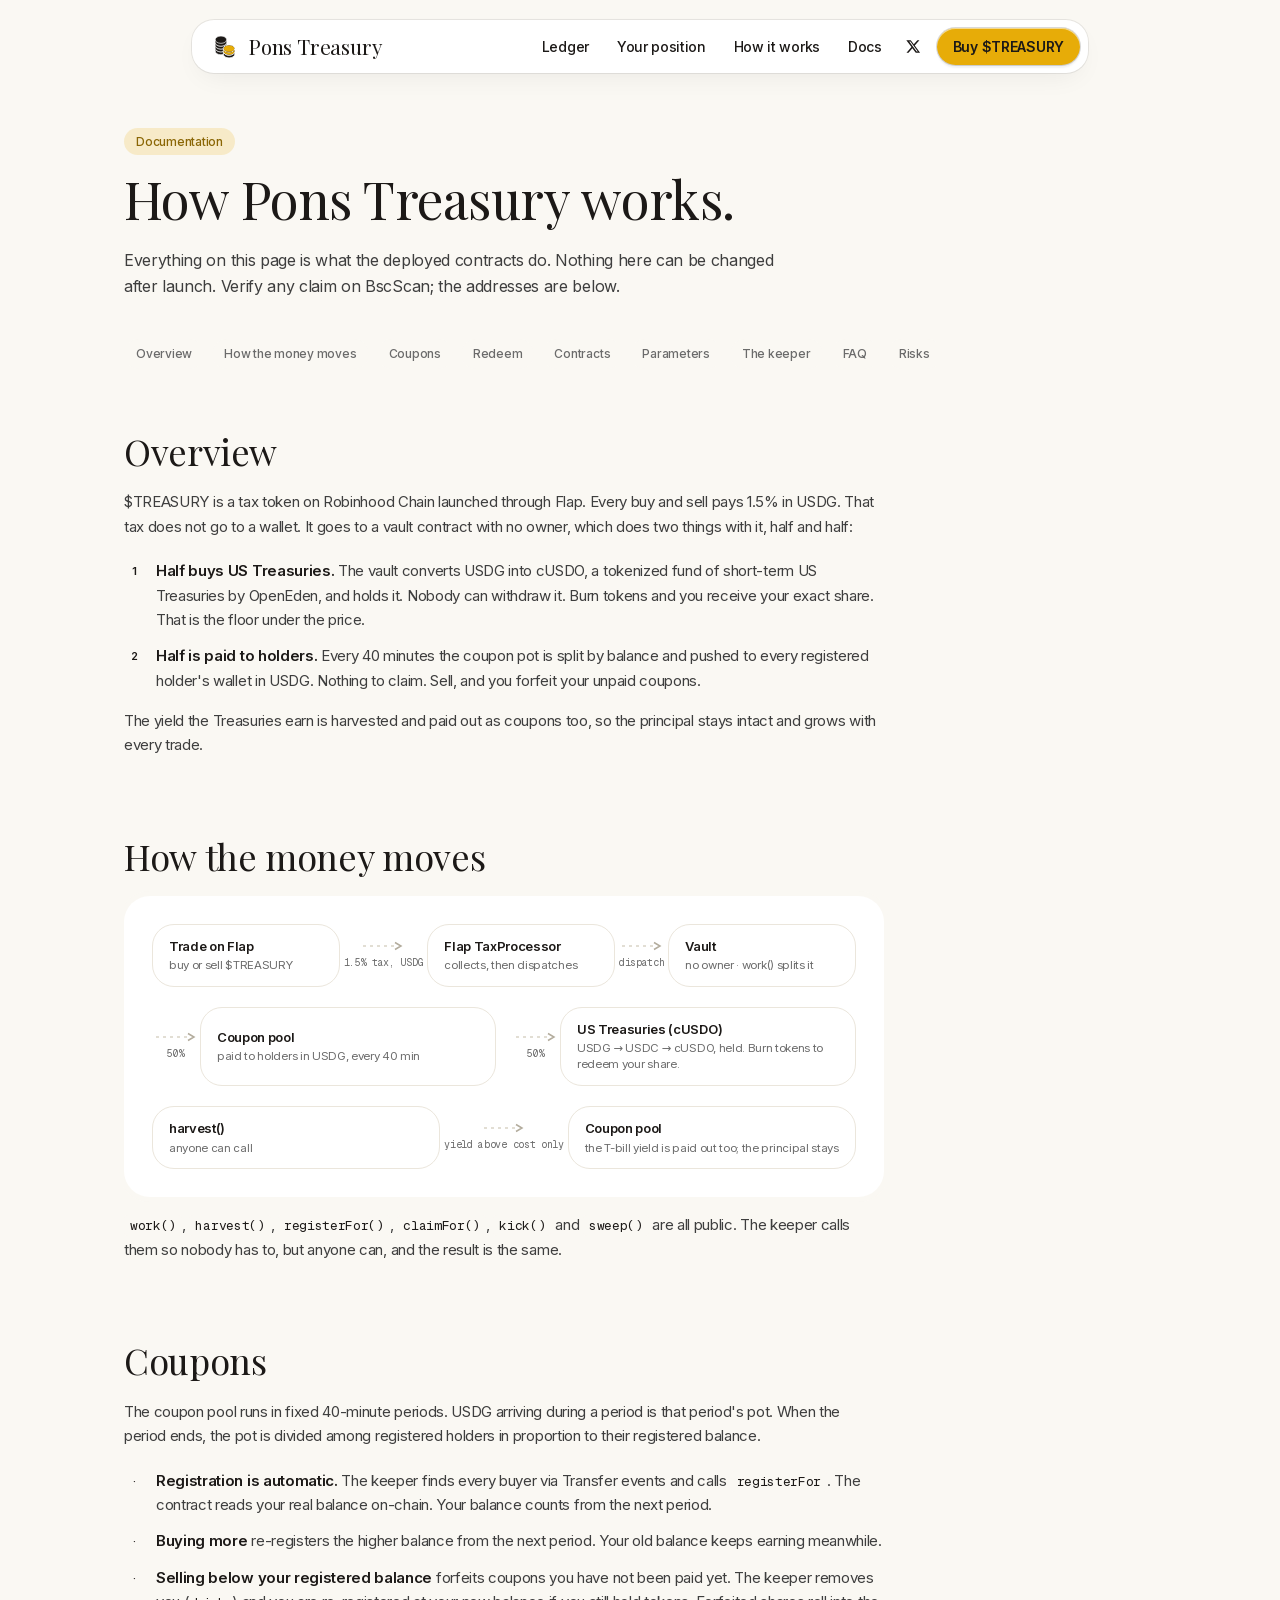
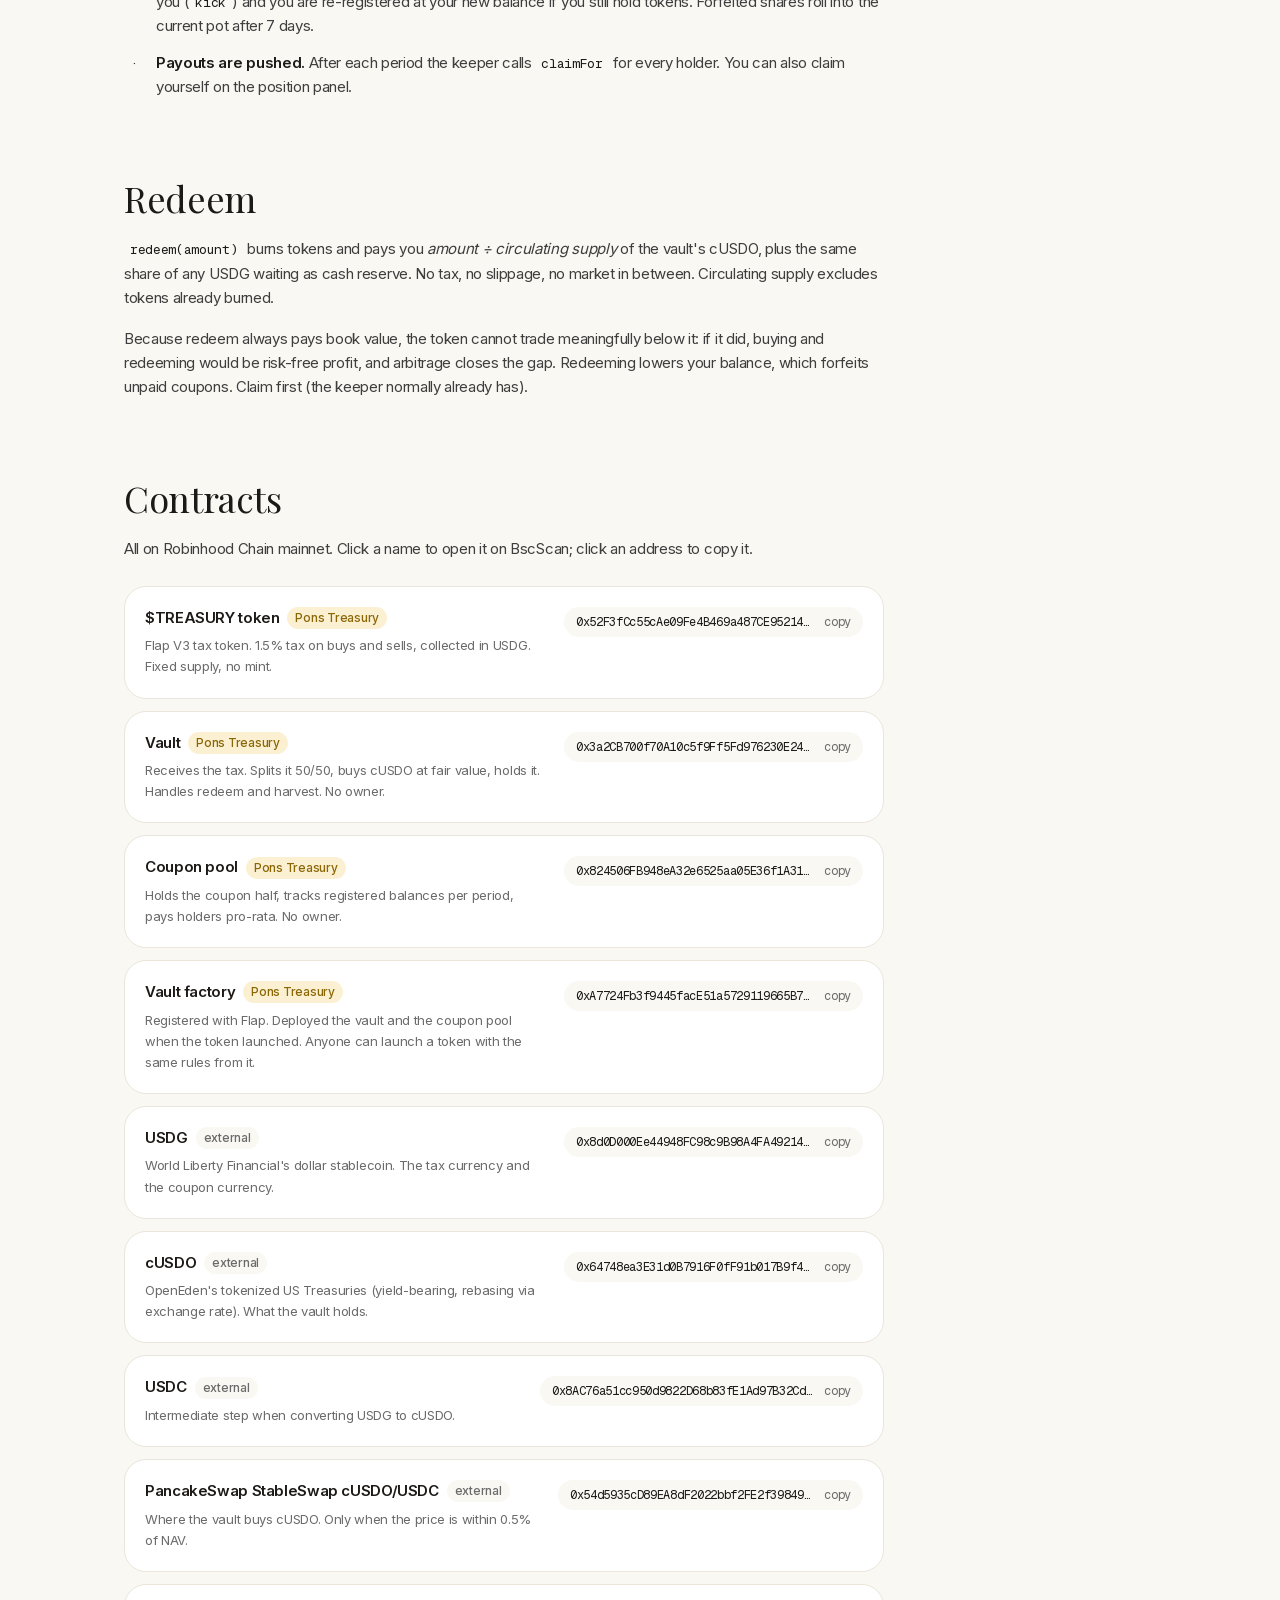
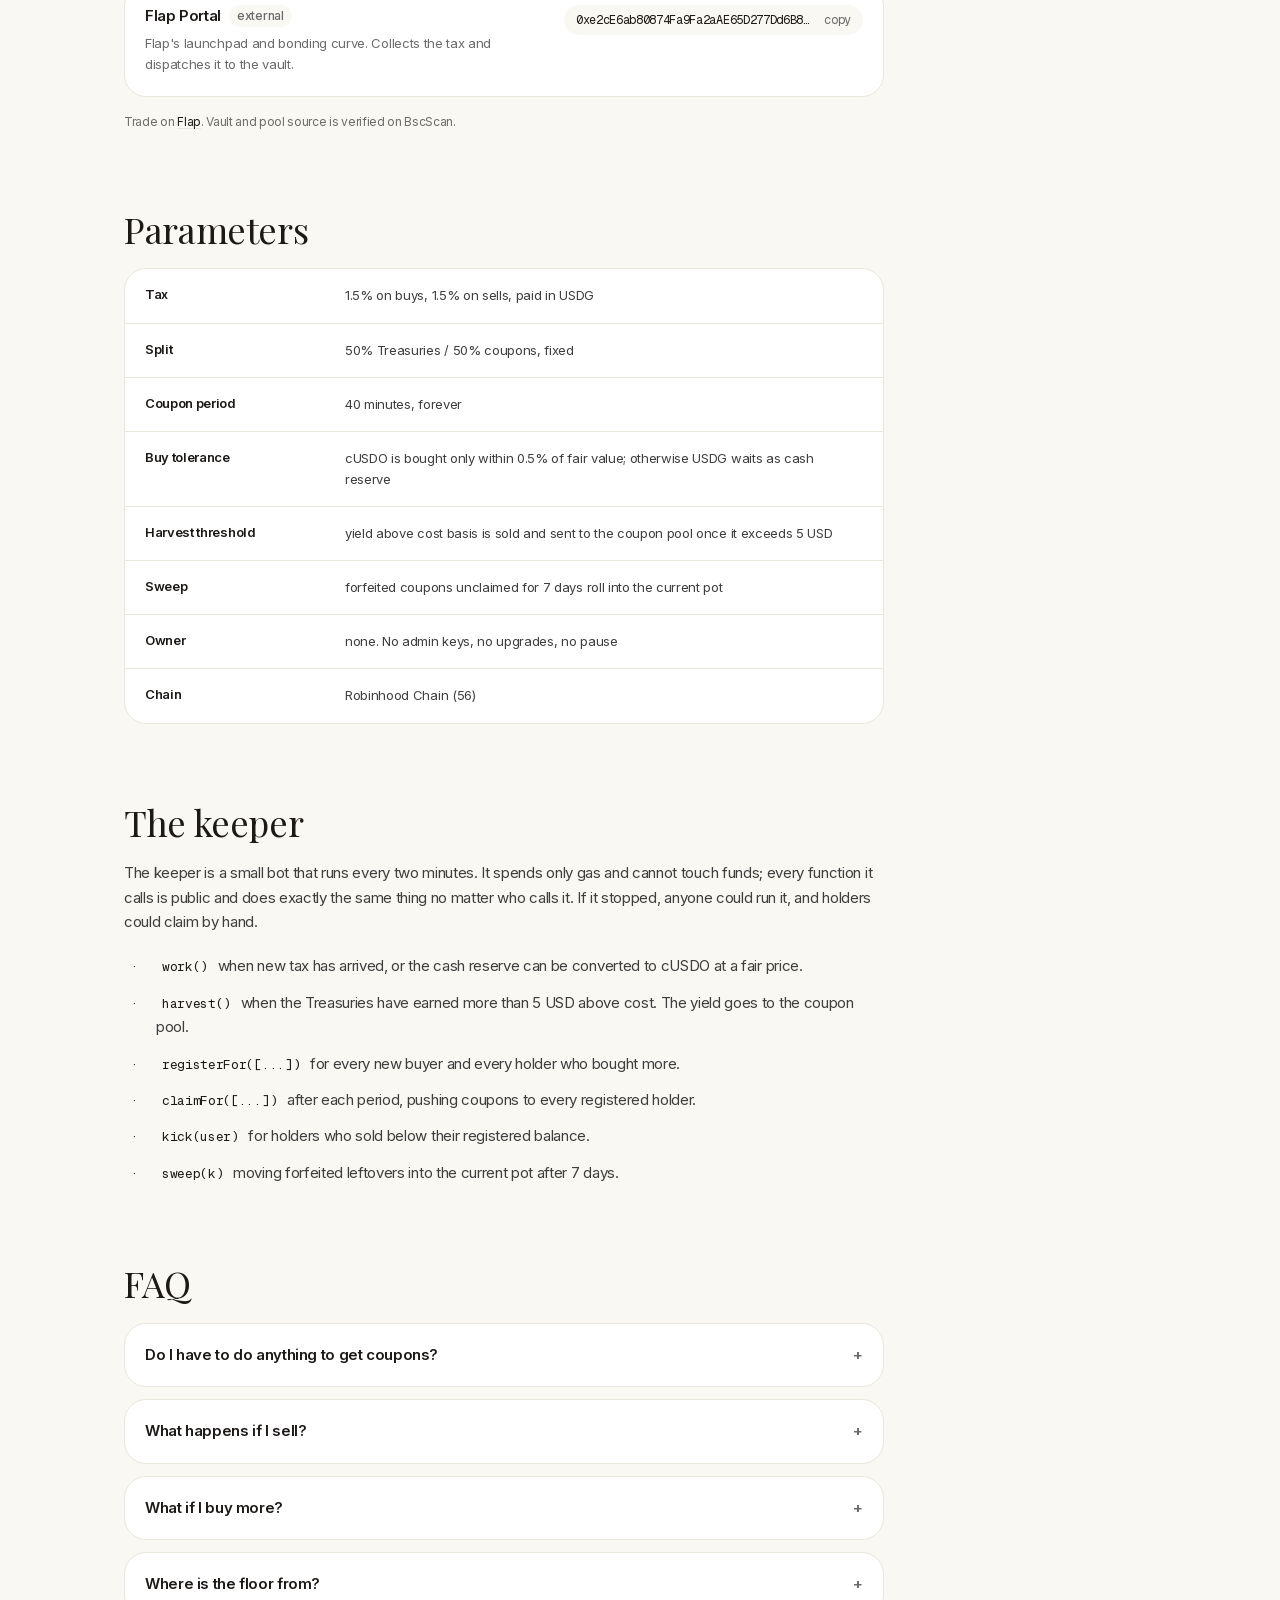
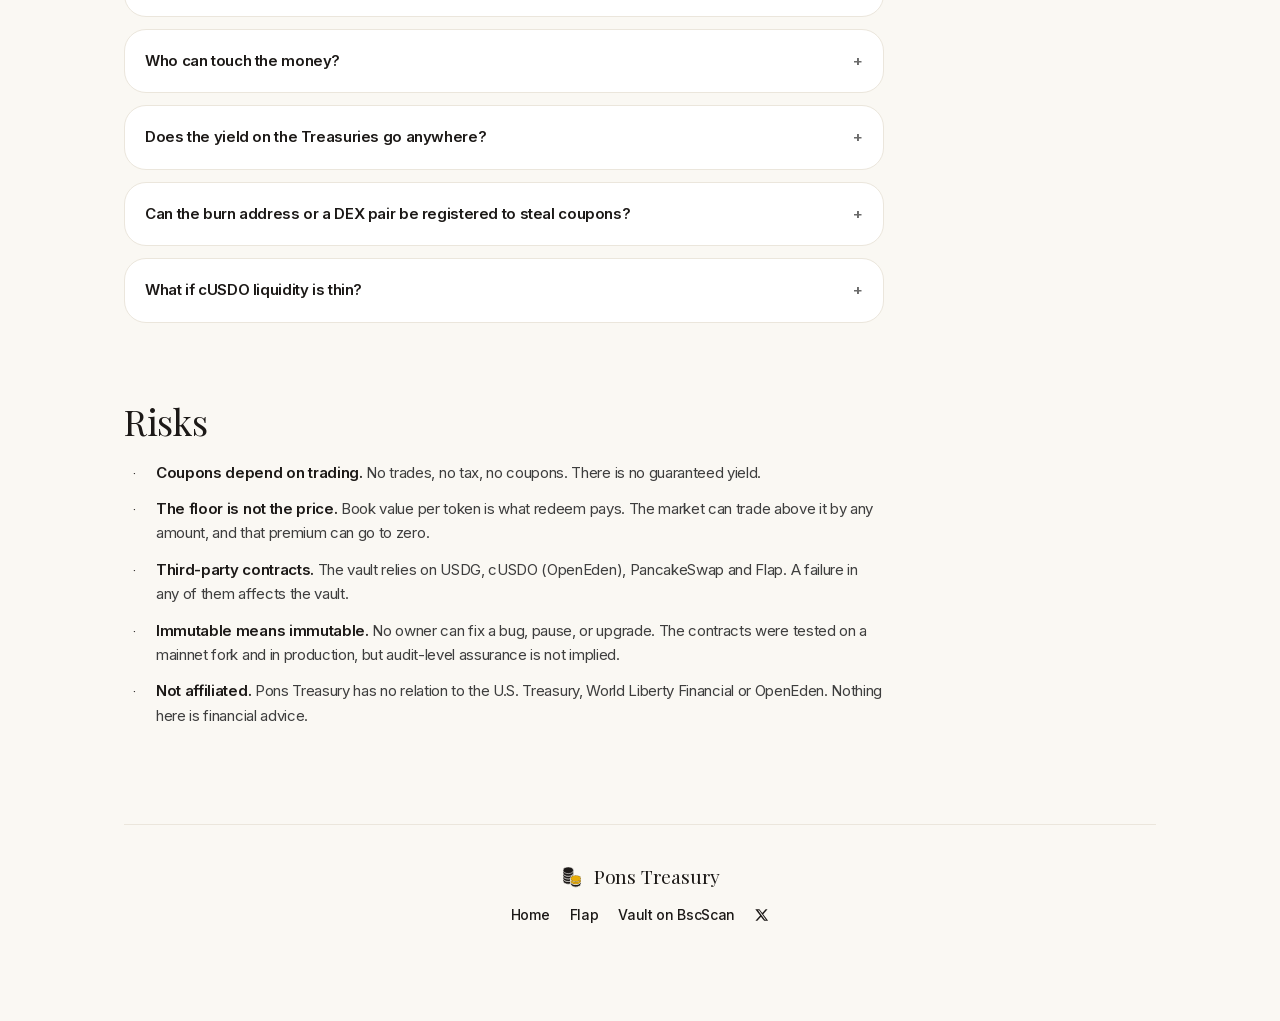
==== docs/index.html @ 93d78efd "init: clone thetreasury and rebrand to ponstreasury, change USD1 to USDG and BNB to Robinhood Chain" ====
<!DOCTYPE html><!--1zihQILitNNSWlpEL9hOI--><html lang="en" class="__variable_37ef13 __variable_86bf0d __variable_d7bf65"><head><meta charSet="utf-8"/><meta name="viewport" content="width=device-width, initial-scale=1"/><link rel="preload" href="/_next/static/media/2709857960ef4384-s.p.woff2" as="font" crossorigin="" type="font/woff2"/><link rel="preload" href="/_next/static/media/5c1dcbfbff27328a-s.p.woff2" as="font" crossorigin="" type="font/woff2"/><link rel="preload" href="/_next/static/media/7d4881bb7e1bf84d-s.p.woff2" as="font" crossorigin="" type="font/woff2"/><link rel="preload" href="/_next/static/media/e4af272ccee01ff0-s.p.woff2" as="font" crossorigin="" type="font/woff2"/><link rel="stylesheet" href="/_next/static/css/0ded4f771a18348a.css?dpl=dpl_14aW1YrJEC6GzRxB1dSomggWe7cq" data-precedence="next"/><link rel="preload" as="script" fetchPriority="low" href="/_next/static/chunks/webpack-d6f3662bbb443ad3.js?dpl=dpl_14aW1YrJEC6GzRxB1dSomggWe7cq"/><script src="/_next/static/chunks/4bd1b696-c023c6e3521b1417.js?dpl=dpl_14aW1YrJEC6GzRxB1dSomggWe7cq" async=""></script><script src="/_next/static/chunks/255-93b9ec04c5774136.js?dpl=dpl_14aW1YrJEC6GzRxB1dSomggWe7cq" async=""></script><script src="/_next/static/chunks/main-app-f9b5d20365cb8be2.js?dpl=dpl_14aW1YrJEC6GzRxB1dSomggWe7cq" async=""></script><script src="/_next/static/chunks/app/docs/page-9880df7b3184a8dd.js?dpl=dpl_14aW1YrJEC6GzRxB1dSomggWe7cq" async=""></script><meta name="next-size-adjust" content=""/><title>Docs · Pons Treasury</title><meta name="description" content="How $TREASURY works: the tax, the 50/50 split, US Treasuries, coupons, redeem, and every contract address."/><meta property="og:title" content="Pons Treasury: a coin backed by US Treasuries"/><meta property="og:description" content="Every trade of $TREASURY pays a small tax in USDG. Half buys tokenized US Treasuries that back the coin; burn to redeem your share. Half is paid to holders as a USDG coupon every 40 minutes. On Robinhood Chain, no owner."/><meta property="og:url" content="https://ponstreasury.capital"/><meta property="og:site_name" content="Pons Treasury"/><meta property="og:image" content="https://ponstreasury.capital/og.png"/><meta property="og:image:width" content="1200"/><meta property="og:image:height" content="630"/><meta property="og:image:alt" content="Pons Treasury: a coin backed by US Treasuries"/><meta property="og:type" content="website"/><meta name="twitter:card" content="summary_large_image"/><meta name="twitter:title" content="Pons Treasury: a coin backed by US Treasuries"/><meta name="twitter:description" content="Every trade of $TREASURY pays a small tax in USDG. Half buys tokenized US Treasuries that back the coin; burn to redeem your share. Half is paid to holders as a USDG coupon every 40 minutes. On Robinhood Chain, no owner."/><meta name="twitter:image" content="https://ponstreasury.capital/og.png"/><link rel="icon" href="/icon.png?646793028f33bb9f" type="image/png" sizes="256x256"/><link rel="apple-touch-icon" href="/apple-icon.png?3382817257ef88e6" type="image/png" sizes="180x180"/><script src="/_next/static/chunks/polyfills-42372ed130431b0a.js?dpl=dpl_14aW1YrJEC6GzRxB1dSomggWe7cq" noModule=""></script></head><body class="min-h-screen bg-mist text-graphite"><div hidden=""><!--$--><!--/$--></div><header class="fixed inset-x-0 top-4 z-50 flex justify-center px-3 sm:top-5 sm:px-4"><nav class="nav-capsule flex w-full max-w-4xl items-center justify-between gap-3 overflow-hidden py-2 pl-4 pr-2 sm:pl-5"><a href="/" class="flex shrink-0 items-center" aria-label="Pons Treasury"><span class="flex items-center gap-2.5"><svg width="26" height="26" viewBox="0 0 64 64" aria-hidden="true"><mask id="_R_1bb_" maskUnits="userSpaceOnUse" x="0" y="0" width="64" height="64"><g transform="translate(32 32) scale(1) translate(-32 -32)"><g><path d="M8 35v7a14 9 0 0 0 28 0v-7Z" fill="#fff" stroke="#000" stroke-width="1.6" stroke-linejoin="round"></path><ellipse cx="22" cy="35" rx="14" ry="9" fill="#fff" stroke="#000" stroke-width="1.6"></ellipse></g><g><path d="M8 28v7a14 9 0 0 0 28 0v-7Z" fill="#fff" stroke="#000" stroke-width="1.6" stroke-linejoin="round"></path><ellipse cx="22" cy="28" rx="14" ry="9" fill="#fff" stroke="#000" stroke-width="1.6"></ellipse></g><g><path d="M8 21v7a14 9 0 0 0 28 0v-7Z" fill="#fff" stroke="#000" stroke-width="1.6" stroke-linejoin="round"></path><ellipse cx="22" cy="21" rx="14" ry="9" fill="#fff" stroke="#000" stroke-width="1.6"></ellipse></g><g><path d="M8 14v7a14 9 0 0 0 28 0v-7Z" fill="#fff" stroke="#000" stroke-width="1.6" stroke-linejoin="round"></path><ellipse cx="22" cy="14" rx="14" ry="9" fill="#fff" stroke="#000" stroke-width="1.6"></ellipse></g><g><path d="M28 43v7a14 9 0 0 0 28 0v-7Z" fill="#fff" stroke="#000" stroke-width="2.2" stroke-linejoin="round"></path><ellipse cx="42" cy="43" rx="14" ry="9" fill="#fff" stroke="#000" stroke-width="2.2"></ellipse></g><g><path d="M28 36v7a14 9 0 0 0 28 0v-7Z" fill="#fff" stroke="#000" stroke-width="2.2" stroke-linejoin="round"></path><ellipse cx="42" cy="36" rx="14" ry="9" fill="#fff" stroke="#000" stroke-width="2.2"></ellipse></g></g></mask><mask id="_R_1bbH1_" maskUnits="userSpaceOnUse" x="0" y="0" width="64" height="64"><g transform="translate(32 32) scale(1) translate(-32 -32)"><g><path d="M28 36v7a14 9 0 0 0 28 0v-7Z" fill="#fff" stroke="#000" stroke-width="2.2" stroke-linejoin="round"></path><ellipse cx="42" cy="36" rx="14" ry="9" fill="#fff" stroke="#000" stroke-width="2.2"></ellipse></g></g></mask><rect width="64" height="64" fill="#1C1917" mask="url(#_R_1bb_)"></rect><rect width="64" height="64" fill="#E7AC08" mask="url(#_R_1bbH1_)"></rect></svg><span class="display whitespace-nowrap" style="font-size:20.8px;line-height:1;color:#1C1917">Pons Treasury</span></span></a><div class="flex shrink-0 items-center gap-0.5 sm:gap-1"><a href="/#ledger" class="hidden rounded-full px-3 py-1.5 text-sm font-medium whitespace-nowrap text-ink transition-opacity hover:opacity-60 sm:block">Ledger</a><a href="/#position" class="hidden rounded-full px-3 py-1.5 text-sm font-medium whitespace-nowrap text-ink transition-opacity hover:opacity-60 sm:block">Your position</a><a href="/#how" class="hidden rounded-full px-3 py-1.5 text-sm font-medium whitespace-nowrap text-ink transition-opacity hover:opacity-60 md:block">How it works</a><a href="/docs" class="rounded-full px-3 py-1.5 text-sm font-medium whitespace-nowrap text-ink transition-opacity hover:opacity-60">Docs</a><a href="https://x.com/ponstreasurybsc" target="_blank" rel="noopener noreferrer" aria-label="Pons Treasury on X" class="rounded-full p-2 text-ink transition-opacity hover:opacity-60"><svg viewBox="0 0 24 24" fill="currentColor" class="h-[15px] w-[15px]" aria-hidden="true"><path d="M18.244 2H21.5l-7.5 8.57L22.5 22h-6.9l-5.4-7.06L4.03 22H.77l8.02-9.17L.5 2h7.07l4.88 6.45L18.24 2Zm-1.21 18h1.8L7.05 3.9H5.12L17.03 20Z"></path></svg></a><a href="https://flap.sh/bnb/0x52F3fCc55cAe09Fe4B469a487CE95214d03a7777" target="_blank" rel="noopener noreferrer" class="btn-gold ml-1 shrink-0 px-4 py-2 whitespace-nowrap"><span class="sm:hidden">Buy</span><span class="hidden sm:inline">Buy $TREASURY</span></a></div></nav></header><main><div class="mx-auto w-full max-w-[1080px] px-6 pb-24 pt-32"><header class="max-w-[680px]"><span class="badge-gold px-3 py-1.5">Documentation</span><h1 class="display mt-5 text-4xl sm:text-[52px]">How <!-- -->Pons Treasury<!-- --> works.</h1><p class="mt-5 text-base leading-relaxed text-graphite">Everything on this page is what the deployed contracts do. Nothing here can be changed after launch. Verify any claim on BscScan; the addresses are below.</p></header><nav class="mt-10 flex flex-wrap gap-2"><a href="#overview" class="badge px-3 py-1.5 transition-colors hover:bg-line">Overview</a><a href="#flow" class="badge px-3 py-1.5 transition-colors hover:bg-line">How the money moves</a><a href="#coupons" class="badge px-3 py-1.5 transition-colors hover:bg-line">Coupons</a><a href="#redeem" class="badge px-3 py-1.5 transition-colors hover:bg-line">Redeem</a><a href="#contracts" class="badge px-3 py-1.5 transition-colors hover:bg-line">Contracts</a><a href="#parameters" class="badge px-3 py-1.5 transition-colors hover:bg-line">Parameters</a><a href="#keeper" class="badge px-3 py-1.5 transition-colors hover:bg-line">The keeper</a><a href="#faq" class="badge px-3 py-1.5 transition-colors hover:bg-line">FAQ</a><a href="#risks" class="badge px-3 py-1.5 transition-colors hover:bg-line">Risks</a></nav><div class="mt-16 flex flex-col gap-20"><section id="overview" class="scroll-mt-28"><h2 class="display text-3xl sm:text-[36px]">Overview</h2><div class="mt-5 max-w-[760px]"><p class="mt-4 text-[15px] leading-relaxed text-graphite first:mt-0 [&amp;_code]:mono [&amp;_code]:rounded [&amp;_code]:bg-mist [&amp;_code]:px-1.5 [&amp;_code]:py-0.5 [&amp;_code]:text-[13px] [&amp;_code]:text-ink">$<!-- -->TREASURY<!-- --> is a tax token on Robinhood Chain launched through Flap. Every buy and sell pays 1.5% in USDG. That tax does not go to a wallet. It goes to a vault contract with no owner, which does two things with it, half and half:</p><ol class="mt-5 flex flex-col gap-3"><li class="flex gap-3 text-[15px] leading-relaxed text-graphite [&amp;_code]:mono [&amp;_code]:rounded [&amp;_code]:bg-mist [&amp;_code]:px-1.5 [&amp;_code]:py-0.5 [&amp;_code]:text-[13px] [&amp;_code]:text-ink [&amp;_b]:text-ink"><span class="mt-[3px] flex h-5 w-5 shrink-0 items-center justify-center rounded-full bg-mist text-[11px] font-semibold text-ink">1</span><span><b>Half buys US Treasuries.</b> The vault converts USDG into cUSDO, a tokenized fund of short-term US Treasuries by OpenEden, and holds it. Nobody can withdraw it. Burn tokens and you receive your exact share. That is the floor under the price.</span></li><li class="flex gap-3 text-[15px] leading-relaxed text-graphite [&amp;_code]:mono [&amp;_code]:rounded [&amp;_code]:bg-mist [&amp;_code]:px-1.5 [&amp;_code]:py-0.5 [&amp;_code]:text-[13px] [&amp;_code]:text-ink [&amp;_b]:text-ink"><span class="mt-[3px] flex h-5 w-5 shrink-0 items-center justify-center rounded-full bg-mist text-[11px] font-semibold text-ink">2</span><span><b>Half is paid to holders.</b> Every 40 minutes the coupon pot is split by balance and pushed to every registered holder&#x27;s wallet in USDG. Nothing to claim. Sell, and you forfeit your unpaid coupons.</span></li></ol><p class="mt-4 text-[15px] leading-relaxed text-graphite first:mt-0 [&amp;_code]:mono [&amp;_code]:rounded [&amp;_code]:bg-mist [&amp;_code]:px-1.5 [&amp;_code]:py-0.5 [&amp;_code]:text-[13px] [&amp;_code]:text-ink">The yield the Treasuries earn is harvested and paid out as coupons too, so the principal stays intact and grows with every trade.</p></div></section><section id="flow" class="scroll-mt-28"><h2 class="display text-3xl sm:text-[36px]">How the money moves</h2><div class="mt-5 max-w-[760px]"><div class="card flex flex-col gap-5 p-5 sm:p-7"><div class="grid grid-cols-1 items-stretch sm:grid-cols-[1fr_auto_1fr_auto_1fr]"><div class="card-line flex min-w-0 flex-col justify-center px-4 py-3 "><p class="text-[13px] font-semibold tracking-tight text-ink">Trade on Flap</p><p class="mt-0.5 text-[11.5px] leading-snug text-smoke">buy or sell $TREASURY</p></div><div class="flex items-center justify-center gap-2 px-1 py-1.5 sm:flex-col sm:gap-1 sm:py-0"><svg width="40" height="10" viewBox="0 0 40 10" fill="none" aria-hidden="true" class="hidden sm:block"><path d="M0 5h34" stroke="#d9d3c6" stroke-width="1.5" stroke-dasharray="3 4"></path><path d="M32 1.5 38 5l-6 3.5" stroke="#b3ac9d" stroke-width="1.5"></path></svg><svg width="10" height="26" viewBox="0 0 10 26" fill="none" aria-hidden="true" class="sm:hidden"><path d="M5 0v20" stroke="#d9d3c6" stroke-width="1.5" stroke-dasharray="3 4"></path><path d="M1.5 18 5 24l3.5-6" stroke="#b3ac9d" stroke-width="1.5"></path></svg><span class="mono whitespace-nowrap text-[10px] text-smoke">1.5% tax, USDG</span></div><div class="card-line flex min-w-0 flex-col justify-center px-4 py-3 "><p class="text-[13px] font-semibold tracking-tight text-ink">Flap TaxProcessor</p><p class="mt-0.5 text-[11.5px] leading-snug text-smoke">collects, then dispatches</p></div><div class="flex items-center justify-center gap-2 px-1 py-1.5 sm:flex-col sm:gap-1 sm:py-0"><svg width="40" height="10" viewBox="0 0 40 10" fill="none" aria-hidden="true" class="hidden sm:block"><path d="M0 5h34" stroke="#d9d3c6" stroke-width="1.5" stroke-dasharray="3 4"></path><path d="M32 1.5 38 5l-6 3.5" stroke="#b3ac9d" stroke-width="1.5"></path></svg><svg width="10" height="26" viewBox="0 0 10 26" fill="none" aria-hidden="true" class="sm:hidden"><path d="M5 0v20" stroke="#d9d3c6" stroke-width="1.5" stroke-dasharray="3 4"></path><path d="M1.5 18 5 24l3.5-6" stroke="#b3ac9d" stroke-width="1.5"></path></svg><span class="mono whitespace-nowrap text-[10px] text-smoke">dispatch</span></div><div class="card-line flex min-w-0 flex-col justify-center px-4 py-3 border-gold/40 bg-[rgba(231,172,8,0.08)]"><p class="text-[13px] font-semibold tracking-tight text-ink">Vault</p><p class="mt-0.5 text-[11.5px] leading-snug text-smoke">no owner · work() splits it</p></div></div><div class="grid grid-cols-1 gap-3 sm:grid-cols-2 sm:gap-4"><div class="grid grid-cols-1 items-stretch sm:grid-cols-[auto_1fr]"><div class="flex items-center justify-center gap-2 px-1 py-1.5 sm:flex-col sm:gap-1 sm:py-0"><svg width="40" height="10" viewBox="0 0 40 10" fill="none" aria-hidden="true" class="hidden sm:block"><path d="M0 5h34" stroke="#d9d3c6" stroke-width="1.5" stroke-dasharray="3 4"></path><path d="M32 1.5 38 5l-6 3.5" stroke="#b3ac9d" stroke-width="1.5"></path></svg><svg width="10" height="26" viewBox="0 0 10 26" fill="none" aria-hidden="true" class="sm:hidden"><path d="M5 0v20" stroke="#d9d3c6" stroke-width="1.5" stroke-dasharray="3 4"></path><path d="M1.5 18 5 24l3.5-6" stroke="#b3ac9d" stroke-width="1.5"></path></svg><span class="mono whitespace-nowrap text-[10px] text-smoke">50%</span></div><div class="card-line flex min-w-0 flex-col justify-center px-4 py-3 "><p class="text-[13px] font-semibold tracking-tight text-ink">Coupon pool</p><p class="mt-0.5 text-[11.5px] leading-snug text-smoke">paid to holders in USDG, every 40 min</p></div></div><div class="grid grid-cols-1 items-stretch sm:grid-cols-[auto_1fr]"><div class="flex items-center justify-center gap-2 px-1 py-1.5 sm:flex-col sm:gap-1 sm:py-0"><svg width="40" height="10" viewBox="0 0 40 10" fill="none" aria-hidden="true" class="hidden sm:block"><path d="M0 5h34" stroke="#d9d3c6" stroke-width="1.5" stroke-dasharray="3 4"></path><path d="M32 1.5 38 5l-6 3.5" stroke="#b3ac9d" stroke-width="1.5"></path></svg><svg width="10" height="26" viewBox="0 0 10 26" fill="none" aria-hidden="true" class="sm:hidden"><path d="M5 0v20" stroke="#d9d3c6" stroke-width="1.5" stroke-dasharray="3 4"></path><path d="M1.5 18 5 24l3.5-6" stroke="#b3ac9d" stroke-width="1.5"></path></svg><span class="mono whitespace-nowrap text-[10px] text-smoke">50%</span></div><div class="card-line flex min-w-0 flex-col justify-center px-4 py-3 "><p class="text-[13px] font-semibold tracking-tight text-ink">US Treasuries (cUSDO)</p><p class="mt-0.5 text-[11.5px] leading-snug text-smoke">USDG → USDC → cUSDO, held. Burn tokens to redeem your share.</p></div></div></div><div class="grid grid-cols-1 items-stretch sm:grid-cols-[1fr_auto_1fr]"><div class="card-line flex min-w-0 flex-col justify-center px-4 py-3 "><p class="text-[13px] font-semibold tracking-tight text-ink">harvest()</p><p class="mt-0.5 text-[11.5px] leading-snug text-smoke">anyone can call</p></div><div class="flex items-center justify-center gap-2 px-1 py-1.5 sm:flex-col sm:gap-1 sm:py-0"><svg width="40" height="10" viewBox="0 0 40 10" fill="none" aria-hidden="true" class="hidden sm:block"><path d="M0 5h34" stroke="#d9d3c6" stroke-width="1.5" stroke-dasharray="3 4"></path><path d="M32 1.5 38 5l-6 3.5" stroke="#b3ac9d" stroke-width="1.5"></path></svg><svg width="10" height="26" viewBox="0 0 10 26" fill="none" aria-hidden="true" class="sm:hidden"><path d="M5 0v20" stroke="#d9d3c6" stroke-width="1.5" stroke-dasharray="3 4"></path><path d="M1.5 18 5 24l3.5-6" stroke="#b3ac9d" stroke-width="1.5"></path></svg><span class="mono whitespace-nowrap text-[10px] text-smoke">yield above cost only</span></div><div class="card-line flex min-w-0 flex-col justify-center px-4 py-3 "><p class="text-[13px] font-semibold tracking-tight text-ink">Coupon pool</p><p class="mt-0.5 text-[11.5px] leading-snug text-smoke">the T-bill yield is paid out too; the principal stays</p></div></div></div><p class="mt-4 text-[15px] leading-relaxed text-graphite first:mt-0 [&amp;_code]:mono [&amp;_code]:rounded [&amp;_code]:bg-mist [&amp;_code]:px-1.5 [&amp;_code]:py-0.5 [&amp;_code]:text-[13px] [&amp;_code]:text-ink"><code>work()</code>, <code>harvest()</code>, <code>registerFor()</code>, <code>claimFor()</code>, <code>kick()</code> and<!-- --> <code>sweep()</code> are all public. The keeper calls them so nobody has to, but anyone can, and the result is the same.</p></div></section><section id="coupons" class="scroll-mt-28"><h2 class="display text-3xl sm:text-[36px]">Coupons</h2><div class="mt-5 max-w-[760px]"><p class="mt-4 text-[15px] leading-relaxed text-graphite first:mt-0 [&amp;_code]:mono [&amp;_code]:rounded [&amp;_code]:bg-mist [&amp;_code]:px-1.5 [&amp;_code]:py-0.5 [&amp;_code]:text-[13px] [&amp;_code]:text-ink">The coupon pool runs in fixed 40-minute periods. USDG arriving during a period is that period&#x27;s pot. When the period ends, the pot is divided among registered holders in proportion to their registered balance.</p><ul class="mt-5 flex flex-col gap-3"><li class="flex gap-3 text-[15px] leading-relaxed text-graphite [&amp;_code]:mono [&amp;_code]:rounded [&amp;_code]:bg-mist [&amp;_code]:px-1.5 [&amp;_code]:py-0.5 [&amp;_code]:text-[13px] [&amp;_code]:text-ink [&amp;_b]:text-ink"><span class="mt-[3px] flex h-5 w-5 shrink-0 items-center justify-center rounded-full bg-mist text-[11px] font-semibold text-ink">·</span><span><b>Registration is automatic.</b> The keeper finds every buyer via Transfer events and calls <code>registerFor</code>. The contract reads your real balance on-chain. Your balance counts from the next period.</span></li><li class="flex gap-3 text-[15px] leading-relaxed text-graphite [&amp;_code]:mono [&amp;_code]:rounded [&amp;_code]:bg-mist [&amp;_code]:px-1.5 [&amp;_code]:py-0.5 [&amp;_code]:text-[13px] [&amp;_code]:text-ink [&amp;_b]:text-ink"><span class="mt-[3px] flex h-5 w-5 shrink-0 items-center justify-center rounded-full bg-mist text-[11px] font-semibold text-ink">·</span><span><b>Buying more</b> re-registers the higher balance from the next period. Your old balance keeps earning meanwhile.</span></li><li class="flex gap-3 text-[15px] leading-relaxed text-graphite [&amp;_code]:mono [&amp;_code]:rounded [&amp;_code]:bg-mist [&amp;_code]:px-1.5 [&amp;_code]:py-0.5 [&amp;_code]:text-[13px] [&amp;_code]:text-ink [&amp;_b]:text-ink"><span class="mt-[3px] flex h-5 w-5 shrink-0 items-center justify-center rounded-full bg-mist text-[11px] font-semibold text-ink">·</span><span><b>Selling below your registered balance</b> forfeits coupons you have not been paid yet. The keeper removes you (<code>kick</code>) and you are re-registered at your new balance if you still hold tokens. Forfeited shares roll into the current pot after 7 days.</span></li><li class="flex gap-3 text-[15px] leading-relaxed text-graphite [&amp;_code]:mono [&amp;_code]:rounded [&amp;_code]:bg-mist [&amp;_code]:px-1.5 [&amp;_code]:py-0.5 [&amp;_code]:text-[13px] [&amp;_code]:text-ink [&amp;_b]:text-ink"><span class="mt-[3px] flex h-5 w-5 shrink-0 items-center justify-center rounded-full bg-mist text-[11px] font-semibold text-ink">·</span><span><b>Payouts are pushed.</b> After each period the keeper calls <code>claimFor</code> for every holder. You can also claim yourself on the <a href="/#position">position panel</a>.</span></li></ul></div></section><section id="redeem" class="scroll-mt-28"><h2 class="display text-3xl sm:text-[36px]">Redeem</h2><div class="mt-5 max-w-[760px]"><p class="mt-4 text-[15px] leading-relaxed text-graphite first:mt-0 [&amp;_code]:mono [&amp;_code]:rounded [&amp;_code]:bg-mist [&amp;_code]:px-1.5 [&amp;_code]:py-0.5 [&amp;_code]:text-[13px] [&amp;_code]:text-ink"><code>redeem(amount)</code> burns tokens and pays you <i>amount ÷ circulating supply</i> of the vault&#x27;s cUSDO, plus the same share of any USDG waiting as cash reserve. No tax, no slippage, no market in between. Circulating supply excludes tokens already burned.</p><p class="mt-4 text-[15px] leading-relaxed text-graphite first:mt-0 [&amp;_code]:mono [&amp;_code]:rounded [&amp;_code]:bg-mist [&amp;_code]:px-1.5 [&amp;_code]:py-0.5 [&amp;_code]:text-[13px] [&amp;_code]:text-ink">Because redeem always pays book value, the token cannot trade meaningfully below it: if it did, buying and redeeming would be risk-free profit, and arbitrage closes the gap. Redeeming lowers your balance, which forfeits unpaid coupons. Claim first (the keeper normally already has).</p></div></section><section id="contracts" class="scroll-mt-28"><h2 class="display text-3xl sm:text-[36px]">Contracts</h2><div class="mt-5 max-w-[760px]"><p class="mt-4 text-[15px] leading-relaxed text-graphite first:mt-0 [&amp;_code]:mono [&amp;_code]:rounded [&amp;_code]:bg-mist [&amp;_code]:px-1.5 [&amp;_code]:py-0.5 [&amp;_code]:text-[13px] [&amp;_code]:text-ink">All on Robinhood Chain mainnet. Click a name to open it on BscScan; click an address to copy it.</p><div class="mt-6 flex flex-col gap-3"><div class="card-line flex flex-col gap-3 p-5 sm:flex-row sm:items-start sm:justify-between sm:gap-6"><div class="min-w-0 sm:max-w-[55%]"><div class="flex flex-wrap items-center gap-2"><a href="https://bscscan.com/address/0x52F3fCc55cAe09Fe4B469a487CE95214d03a7777" target="_blank" rel="noopener noreferrer" class="text-[15px] font-semibold tracking-tight text-ink hover:opacity-60">$TREASURY token</a><span class="badge-gold px-2 py-0.5 text-[10px]">Pons Treasury</span></div><p class="mt-1.5 text-[13px] leading-relaxed text-smoke">Flap V3 tax token. 1.5% tax on buys and sells, collected in USDG. Fixed supply, no mint.</p></div><div class="min-w-0 sm:max-w-[45%]"><button type="button" class="mono inline-flex max-w-full items-center gap-2 rounded-full bg-mist px-3 py-1.5 text-[12px] text-ink transition-colors hover:bg-line" title="Copy address"><span class="truncate">0x52F3fCc55cAe09Fe4B469a487CE95214d03a7777</span><span class="shrink-0 text-smoke">copy</span></button></div></div><div class="card-line flex flex-col gap-3 p-5 sm:flex-row sm:items-start sm:justify-between sm:gap-6"><div class="min-w-0 sm:max-w-[55%]"><div class="flex flex-wrap items-center gap-2"><a href="https://bscscan.com/address/0x3a2CB700f70A10c5f9Ff5Fd976230E2477d640C1" target="_blank" rel="noopener noreferrer" class="text-[15px] font-semibold tracking-tight text-ink hover:opacity-60">Vault</a><span class="badge-gold px-2 py-0.5 text-[10px]">Pons Treasury</span></div><p class="mt-1.5 text-[13px] leading-relaxed text-smoke">Receives the tax. Splits it 50/50, buys cUSDO at fair value, holds it. Handles redeem and harvest. No owner.</p></div><div class="min-w-0 sm:max-w-[45%]"><button type="button" class="mono inline-flex max-w-full items-center gap-2 rounded-full bg-mist px-3 py-1.5 text-[12px] text-ink transition-colors hover:bg-line" title="Copy address"><span class="truncate">0x3a2CB700f70A10c5f9Ff5Fd976230E2477d640C1</span><span class="shrink-0 text-smoke">copy</span></button></div></div><div class="card-line flex flex-col gap-3 p-5 sm:flex-row sm:items-start sm:justify-between sm:gap-6"><div class="min-w-0 sm:max-w-[55%]"><div class="flex flex-wrap items-center gap-2"><a href="https://bscscan.com/address/0x824506FB948eA32e6525aa05E36f1A31c71C5437" target="_blank" rel="noopener noreferrer" class="text-[15px] font-semibold tracking-tight text-ink hover:opacity-60">Coupon pool</a><span class="badge-gold px-2 py-0.5 text-[10px]">Pons Treasury</span></div><p class="mt-1.5 text-[13px] leading-relaxed text-smoke">Holds the coupon half, tracks registered balances per period, pays holders pro-rata. No owner.</p></div><div class="min-w-0 sm:max-w-[45%]"><button type="button" class="mono inline-flex max-w-full items-center gap-2 rounded-full bg-mist px-3 py-1.5 text-[12px] text-ink transition-colors hover:bg-line" title="Copy address"><span class="truncate">0x824506FB948eA32e6525aa05E36f1A31c71C5437</span><span class="shrink-0 text-smoke">copy</span></button></div></div><div class="card-line flex flex-col gap-3 p-5 sm:flex-row sm:items-start sm:justify-between sm:gap-6"><div class="min-w-0 sm:max-w-[55%]"><div class="flex flex-wrap items-center gap-2"><a href="https://bscscan.com/address/0xA7724Fb3f9445facE51a5729119665B771f52fEc" target="_blank" rel="noopener noreferrer" class="text-[15px] font-semibold tracking-tight text-ink hover:opacity-60">Vault factory</a><span class="badge-gold px-2 py-0.5 text-[10px]">Pons Treasury</span></div><p class="mt-1.5 text-[13px] leading-relaxed text-smoke">Registered with Flap. Deployed the vault and the coupon pool when the token launched. Anyone can launch a token with the same rules from it.</p></div><div class="min-w-0 sm:max-w-[45%]"><button type="button" class="mono inline-flex max-w-full items-center gap-2 rounded-full bg-mist px-3 py-1.5 text-[12px] text-ink transition-colors hover:bg-line" title="Copy address"><span class="truncate">0xA7724Fb3f9445facE51a5729119665B771f52fEc</span><span class="shrink-0 text-smoke">copy</span></button></div></div><div class="card-line flex flex-col gap-3 p-5 sm:flex-row sm:items-start sm:justify-between sm:gap-6"><div class="min-w-0 sm:max-w-[55%]"><div class="flex flex-wrap items-center gap-2"><a href="https://bscscan.com/address/0x8d0D000Ee44948FC98c9B98A4FA4921476f08B0d" target="_blank" rel="noopener noreferrer" class="text-[15px] font-semibold tracking-tight text-ink hover:opacity-60">USDG</a><span class="badge px-2 py-0.5 text-[10px]">external</span></div><p class="mt-1.5 text-[13px] leading-relaxed text-smoke">World Liberty Financial&#x27;s dollar stablecoin. The tax currency and the coupon currency.</p></div><div class="min-w-0 sm:max-w-[45%]"><button type="button" class="mono inline-flex max-w-full items-center gap-2 rounded-full bg-mist px-3 py-1.5 text-[12px] text-ink transition-colors hover:bg-line" title="Copy address"><span class="truncate">0x8d0D000Ee44948FC98c9B98A4FA4921476f08B0d</span><span class="shrink-0 text-smoke">copy</span></button></div></div><div class="card-line flex flex-col gap-3 p-5 sm:flex-row sm:items-start sm:justify-between sm:gap-6"><div class="min-w-0 sm:max-w-[55%]"><div class="flex flex-wrap items-center gap-2"><a href="https://bscscan.com/address/0x64748ea3E31d0B7916F0fF91b017B9f404DED8eF" target="_blank" rel="noopener noreferrer" class="text-[15px] font-semibold tracking-tight text-ink hover:opacity-60">cUSDO</a><span class="badge px-2 py-0.5 text-[10px]">external</span></div><p class="mt-1.5 text-[13px] leading-relaxed text-smoke">OpenEden&#x27;s tokenized US Treasuries (yield-bearing, rebasing via exchange rate). What the vault holds.</p></div><div class="min-w-0 sm:max-w-[45%]"><button type="button" class="mono inline-flex max-w-full items-center gap-2 rounded-full bg-mist px-3 py-1.5 text-[12px] text-ink transition-colors hover:bg-line" title="Copy address"><span class="truncate">0x64748ea3E31d0B7916F0fF91b017B9f404DED8eF</span><span class="shrink-0 text-smoke">copy</span></button></div></div><div class="card-line flex flex-col gap-3 p-5 sm:flex-row sm:items-start sm:justify-between sm:gap-6"><div class="min-w-0 sm:max-w-[55%]"><div class="flex flex-wrap items-center gap-2"><a href="https://bscscan.com/address/0x8AC76a51cc950d9822D68b83fE1Ad97B32Cd580d" target="_blank" rel="noopener noreferrer" class="text-[15px] font-semibold tracking-tight text-ink hover:opacity-60">USDC</a><span class="badge px-2 py-0.5 text-[10px]">external</span></div><p class="mt-1.5 text-[13px] leading-relaxed text-smoke">Intermediate step when converting USDG to cUSDO.</p></div><div class="min-w-0 sm:max-w-[45%]"><button type="button" class="mono inline-flex max-w-full items-center gap-2 rounded-full bg-mist px-3 py-1.5 text-[12px] text-ink transition-colors hover:bg-line" title="Copy address"><span class="truncate">0x8AC76a51cc950d9822D68b83fE1Ad97B32Cd580d</span><span class="shrink-0 text-smoke">copy</span></button></div></div><div class="card-line flex flex-col gap-3 p-5 sm:flex-row sm:items-start sm:justify-between sm:gap-6"><div class="min-w-0 sm:max-w-[55%]"><div class="flex flex-wrap items-center gap-2"><a href="https://bscscan.com/address/0x54d5935cD89EA8dF2022bbf2FE2f398490b47f67" target="_blank" rel="noopener noreferrer" class="text-[15px] font-semibold tracking-tight text-ink hover:opacity-60">PancakeSwap StableSwap cUSDO/USDC</a><span class="badge px-2 py-0.5 text-[10px]">external</span></div><p class="mt-1.5 text-[13px] leading-relaxed text-smoke">Where the vault buys cUSDO. Only when the price is within 0.5% of NAV.</p></div><div class="min-w-0 sm:max-w-[45%]"><button type="button" class="mono inline-flex max-w-full items-center gap-2 rounded-full bg-mist px-3 py-1.5 text-[12px] text-ink transition-colors hover:bg-line" title="Copy address"><span class="truncate">0x54d5935cD89EA8dF2022bbf2FE2f398490b47f67</span><span class="shrink-0 text-smoke">copy</span></button></div></div><div class="card-line flex flex-col gap-3 p-5 sm:flex-row sm:items-start sm:justify-between sm:gap-6"><div class="min-w-0 sm:max-w-[55%]"><div class="flex flex-wrap items-center gap-2"><a href="https://bscscan.com/address/0xe2cE6ab80874Fa9Fa2aAE65D277Dd6B8e65C9De0" target="_blank" rel="noopener noreferrer" class="text-[15px] font-semibold tracking-tight text-ink hover:opacity-60">Flap Portal</a><span class="badge px-2 py-0.5 text-[10px]">external</span></div><p class="mt-1.5 text-[13px] leading-relaxed text-smoke">Flap&#x27;s launchpad and bonding curve. Collects the tax and dispatches it to the vault.</p></div><div class="min-w-0 sm:max-w-[45%]"><button type="button" class="mono inline-flex max-w-full items-center gap-2 rounded-full bg-mist px-3 py-1.5 text-[12px] text-ink transition-colors hover:bg-line" title="Copy address"><span class="truncate">0xe2cE6ab80874Fa9Fa2aAE65D277Dd6B8e65C9De0</span><span class="shrink-0 text-smoke">copy</span></button></div></div></div><p class="mt-4 text-[12px] text-smoke">Trade on<!-- --> <a href="https://flap.sh/bnb/0x52F3fCc55cAe09Fe4B469a487CE95214d03a7777" target="_blank" rel="noopener noreferrer" class="text-ink underline decoration-line underline-offset-2 hover:opacity-60">Flap</a>. Vault and pool source is verified on BscScan.</p></div></section><section id="parameters" class="scroll-mt-28"><h2 class="display text-3xl sm:text-[36px]">Parameters</h2><div class="mt-5 max-w-[760px]"><div class="card-line divide-y divide-line"><div class="flex flex-col gap-1 px-5 py-4 sm:flex-row sm:gap-6"><span class="w-44 shrink-0 text-[13px] font-semibold text-ink">Tax</span><span class="text-[13px] leading-relaxed text-graphite">1.5% on buys, 1.5% on sells, paid in USDG</span></div><div class="flex flex-col gap-1 px-5 py-4 sm:flex-row sm:gap-6"><span class="w-44 shrink-0 text-[13px] font-semibold text-ink">Split</span><span class="text-[13px] leading-relaxed text-graphite">50% Treasuries / 50% coupons, fixed</span></div><div class="flex flex-col gap-1 px-5 py-4 sm:flex-row sm:gap-6"><span class="w-44 shrink-0 text-[13px] font-semibold text-ink">Coupon period</span><span class="text-[13px] leading-relaxed text-graphite">40 minutes, forever</span></div><div class="flex flex-col gap-1 px-5 py-4 sm:flex-row sm:gap-6"><span class="w-44 shrink-0 text-[13px] font-semibold text-ink">Buy tolerance</span><span class="text-[13px] leading-relaxed text-graphite">cUSDO is bought only within 0.5% of fair value; otherwise USDG waits as cash reserve</span></div><div class="flex flex-col gap-1 px-5 py-4 sm:flex-row sm:gap-6"><span class="w-44 shrink-0 text-[13px] font-semibold text-ink">Harvest threshold</span><span class="text-[13px] leading-relaxed text-graphite">yield above cost basis is sold and sent to the coupon pool once it exceeds 5 USD</span></div><div class="flex flex-col gap-1 px-5 py-4 sm:flex-row sm:gap-6"><span class="w-44 shrink-0 text-[13px] font-semibold text-ink">Sweep</span><span class="text-[13px] leading-relaxed text-graphite">forfeited coupons unclaimed for 7 days roll into the current pot</span></div><div class="flex flex-col gap-1 px-5 py-4 sm:flex-row sm:gap-6"><span class="w-44 shrink-0 text-[13px] font-semibold text-ink">Owner</span><span class="text-[13px] leading-relaxed text-graphite">none. No admin keys, no upgrades, no pause</span></div><div class="flex flex-col gap-1 px-5 py-4 sm:flex-row sm:gap-6"><span class="w-44 shrink-0 text-[13px] font-semibold text-ink">Chain</span><span class="text-[13px] leading-relaxed text-graphite">Robinhood Chain (56)</span></div></div></div></section><section id="keeper" class="scroll-mt-28"><h2 class="display text-3xl sm:text-[36px]">The keeper</h2><div class="mt-5 max-w-[760px]"><p class="mt-4 text-[15px] leading-relaxed text-graphite first:mt-0 [&amp;_code]:mono [&amp;_code]:rounded [&amp;_code]:bg-mist [&amp;_code]:px-1.5 [&amp;_code]:py-0.5 [&amp;_code]:text-[13px] [&amp;_code]:text-ink">The keeper is a small bot that runs every two minutes. It spends only gas and cannot touch funds; every function it calls is public and does exactly the same thing no matter who calls it. If it stopped, anyone could run it, and holders could claim by hand.</p><ul class="mt-5 flex flex-col gap-3"><li class="flex gap-3 text-[15px] leading-relaxed text-graphite [&amp;_code]:mono [&amp;_code]:rounded [&amp;_code]:bg-mist [&amp;_code]:px-1.5 [&amp;_code]:py-0.5 [&amp;_code]:text-[13px] [&amp;_code]:text-ink [&amp;_b]:text-ink"><span class="mt-[3px] flex h-5 w-5 shrink-0 items-center justify-center rounded-full bg-mist text-[11px] font-semibold text-ink">·</span><span><code>work()</code> when new tax has arrived, or the cash reserve can be converted to cUSDO at a fair price.</span></li><li class="flex gap-3 text-[15px] leading-relaxed text-graphite [&amp;_code]:mono [&amp;_code]:rounded [&amp;_code]:bg-mist [&amp;_code]:px-1.5 [&amp;_code]:py-0.5 [&amp;_code]:text-[13px] [&amp;_code]:text-ink [&amp;_b]:text-ink"><span class="mt-[3px] flex h-5 w-5 shrink-0 items-center justify-center rounded-full bg-mist text-[11px] font-semibold text-ink">·</span><span><code>harvest()</code> when the Treasuries have earned more than 5 USD above cost. The yield goes to the coupon pool.</span></li><li class="flex gap-3 text-[15px] leading-relaxed text-graphite [&amp;_code]:mono [&amp;_code]:rounded [&amp;_code]:bg-mist [&amp;_code]:px-1.5 [&amp;_code]:py-0.5 [&amp;_code]:text-[13px] [&amp;_code]:text-ink [&amp;_b]:text-ink"><span class="mt-[3px] flex h-5 w-5 shrink-0 items-center justify-center rounded-full bg-mist text-[11px] font-semibold text-ink">·</span><span><code>registerFor([...])</code> for every new buyer and every holder who bought more.</span></li><li class="flex gap-3 text-[15px] leading-relaxed text-graphite [&amp;_code]:mono [&amp;_code]:rounded [&amp;_code]:bg-mist [&amp;_code]:px-1.5 [&amp;_code]:py-0.5 [&amp;_code]:text-[13px] [&amp;_code]:text-ink [&amp;_b]:text-ink"><span class="mt-[3px] flex h-5 w-5 shrink-0 items-center justify-center rounded-full bg-mist text-[11px] font-semibold text-ink">·</span><span><code>claimFor([...])</code> after each period, pushing coupons to every registered holder.</span></li><li class="flex gap-3 text-[15px] leading-relaxed text-graphite [&amp;_code]:mono [&amp;_code]:rounded [&amp;_code]:bg-mist [&amp;_code]:px-1.5 [&amp;_code]:py-0.5 [&amp;_code]:text-[13px] [&amp;_code]:text-ink [&amp;_b]:text-ink"><span class="mt-[3px] flex h-5 w-5 shrink-0 items-center justify-center rounded-full bg-mist text-[11px] font-semibold text-ink">·</span><span><code>kick(user)</code> for holders who sold below their registered balance.</span></li><li class="flex gap-3 text-[15px] leading-relaxed text-graphite [&amp;_code]:mono [&amp;_code]:rounded [&amp;_code]:bg-mist [&amp;_code]:px-1.5 [&amp;_code]:py-0.5 [&amp;_code]:text-[13px] [&amp;_code]:text-ink [&amp;_b]:text-ink"><span class="mt-[3px] flex h-5 w-5 shrink-0 items-center justify-center rounded-full bg-mist text-[11px] font-semibold text-ink">·</span><span><code>sweep(k)</code> moving forfeited leftovers into the current pot after 7 days.</span></li></ul></div></section><section id="faq" class="scroll-mt-28"><h2 class="display text-3xl sm:text-[36px]">FAQ</h2><div class="mt-5 max-w-[760px]"><div class="flex flex-col gap-3"><details class="card-line group p-5"><summary class="cursor-pointer list-none text-[15px] font-semibold tracking-tight text-ink [&amp;::-webkit-details-marker]:hidden"><span class="flex items-center justify-between gap-4">Do I have to do anything to get coupons?<span class="text-smoke transition-transform group-open:rotate-45">+</span></span></summary><p class="mt-3 text-[14px] leading-relaxed text-graphite">No. When you buy, the keeper registers your balance within minutes. It counts from the next period. Coupons are pushed to your wallet in USDG after each period ends.</p></details><details class="card-line group p-5"><summary class="cursor-pointer list-none text-[15px] font-semibold tracking-tight text-ink [&amp;::-webkit-details-marker]:hidden"><span class="flex items-center justify-between gap-4">What happens if I sell?<span class="text-smoke transition-transform group-open:rotate-45">+</span></span></summary><p class="mt-3 text-[14px] leading-relaxed text-graphite">Selling below your registered balance forfeits your unpaid coupons to the holders who stayed. Coupons for finished periods are usually already in your wallet, so in practice this only bites if you sell within minutes of a period ending. Selling part of your stack and staying above your registered balance is fine.</p></details><details class="card-line group p-5"><summary class="cursor-pointer list-none text-[15px] font-semibold tracking-tight text-ink [&amp;::-webkit-details-marker]:hidden"><span class="flex items-center justify-between gap-4">What if I buy more?<span class="text-smoke transition-transform group-open:rotate-45">+</span></span></summary><p class="mt-3 text-[14px] leading-relaxed text-graphite">The keeper re-registers the higher balance. It counts from the next period. Your old balance keeps earning meanwhile.</p></details><details class="card-line group p-5"><summary class="cursor-pointer list-none text-[15px] font-semibold tracking-tight text-ink [&amp;::-webkit-details-marker]:hidden"><span class="flex items-center justify-between gap-4">Where is the floor from?<span class="text-smoke transition-transform group-open:rotate-45">+</span></span></summary><p class="mt-3 text-[14px] leading-relaxed text-graphite">Treasuries held ÷ circulating supply. That is exactly what one token redeems for. Anyone can burn tokens and take that share straight from the vault, untaxed, with no market in between. If the token trades below it, buying and redeeming is free money, which is what keeps the price above it.</p></details><details class="card-line group p-5"><summary class="cursor-pointer list-none text-[15px] font-semibold tracking-tight text-ink [&amp;::-webkit-details-marker]:hidden"><span class="flex items-center justify-between gap-4">Who can touch the money?<span class="text-smoke transition-transform group-open:rotate-45">+</span></span></summary><p class="mt-3 text-[14px] leading-relaxed text-graphite">Nobody. The tax goes from Flap directly into the vault contract. The vault has no owner and no withdraw function. The only ways money leaves are: coupon payouts to holders and redeem by burning tokens.</p></details><details class="card-line group p-5"><summary class="cursor-pointer list-none text-[15px] font-semibold tracking-tight text-ink [&amp;::-webkit-details-marker]:hidden"><span class="flex items-center justify-between gap-4">Does the yield on the Treasuries go anywhere?<span class="text-smoke transition-transform group-open:rotate-45">+</span></span></summary><p class="mt-3 text-[14px] leading-relaxed text-graphite">Yes. cUSDO earns T-bill yield. The vault sells only the yield above cost and sends it to the coupon pool, so holders receive it. The principal stays and keeps backing the coin.</p></details><details class="card-line group p-5"><summary class="cursor-pointer list-none text-[15px] font-semibold tracking-tight text-ink [&amp;::-webkit-details-marker]:hidden"><span class="flex items-center justify-between gap-4">Can the burn address or a DEX pair be registered to steal coupons?<span class="text-smoke transition-transform group-open:rotate-45">+</span></span></summary><p class="mt-3 text-[14px] leading-relaxed text-graphite">No. Third-party registration only accepts plain wallets. The zero and dead addresses, the token, the pool and Flap&#x27;s Portal are always refused, and contracts cannot be registered by someone else. A Safe or smart wallet can still register itself.</p></details><details class="card-line group p-5"><summary class="cursor-pointer list-none text-[15px] font-semibold tracking-tight text-ink [&amp;::-webkit-details-marker]:hidden"><span class="flex items-center justify-between gap-4">What if cUSDO liquidity is thin?<span class="text-smoke transition-transform group-open:rotate-45">+</span></span></summary><p class="mt-3 text-[14px] leading-relaxed text-graphite">The vault never buys at a bad price. If the pool cannot fill within 0.5% of NAV, the USDG waits as cash reserve and the vault retries later. That cash reserve is part of what you redeem for.</p></details></div></div></section><section id="risks" class="scroll-mt-28"><h2 class="display text-3xl sm:text-[36px]">Risks</h2><div class="mt-5 max-w-[760px]"><ul class="flex flex-col gap-3"><li class="flex gap-3 text-[15px] leading-relaxed text-graphite [&amp;_code]:mono [&amp;_code]:rounded [&amp;_code]:bg-mist [&amp;_code]:px-1.5 [&amp;_code]:py-0.5 [&amp;_code]:text-[13px] [&amp;_code]:text-ink [&amp;_b]:text-ink"><span class="mt-[3px] flex h-5 w-5 shrink-0 items-center justify-center rounded-full bg-mist text-[11px] font-semibold text-ink">·</span><span><b>Coupons depend on trading.</b> No trades, no tax, no coupons. There is no guaranteed yield.</span></li><li class="flex gap-3 text-[15px] leading-relaxed text-graphite [&amp;_code]:mono [&amp;_code]:rounded [&amp;_code]:bg-mist [&amp;_code]:px-1.5 [&amp;_code]:py-0.5 [&amp;_code]:text-[13px] [&amp;_code]:text-ink [&amp;_b]:text-ink"><span class="mt-[3px] flex h-5 w-5 shrink-0 items-center justify-center rounded-full bg-mist text-[11px] font-semibold text-ink">·</span><span><b>The floor is not the price.</b> Book value per token is what redeem pays. The market can trade above it by any amount, and that premium can go to zero.</span></li><li class="flex gap-3 text-[15px] leading-relaxed text-graphite [&amp;_code]:mono [&amp;_code]:rounded [&amp;_code]:bg-mist [&amp;_code]:px-1.5 [&amp;_code]:py-0.5 [&amp;_code]:text-[13px] [&amp;_code]:text-ink [&amp;_b]:text-ink"><span class="mt-[3px] flex h-5 w-5 shrink-0 items-center justify-center rounded-full bg-mist text-[11px] font-semibold text-ink">·</span><span><b>Third-party contracts.</b> The vault relies on USDG, cUSDO (OpenEden), PancakeSwap and Flap. A failure in any of them affects the vault.</span></li><li class="flex gap-3 text-[15px] leading-relaxed text-graphite [&amp;_code]:mono [&amp;_code]:rounded [&amp;_code]:bg-mist [&amp;_code]:px-1.5 [&amp;_code]:py-0.5 [&amp;_code]:text-[13px] [&amp;_code]:text-ink [&amp;_b]:text-ink"><span class="mt-[3px] flex h-5 w-5 shrink-0 items-center justify-center rounded-full bg-mist text-[11px] font-semibold text-ink">·</span><span><b>Immutable means immutable.</b> No owner can fix a bug, pause, or upgrade. The contracts were tested on a mainnet fork and in production, but audit-level assurance is not implied.</span></li><li class="flex gap-3 text-[15px] leading-relaxed text-graphite [&amp;_code]:mono [&amp;_code]:rounded [&amp;_code]:bg-mist [&amp;_code]:px-1.5 [&amp;_code]:py-0.5 [&amp;_code]:text-[13px] [&amp;_code]:text-ink [&amp;_b]:text-ink"><span class="mt-[3px] flex h-5 w-5 shrink-0 items-center justify-center rounded-full bg-mist text-[11px] font-semibold text-ink">·</span><span><b>Not affiliated.</b> <!-- -->Pons Treasury<!-- --> has no relation to the U.S. Treasury, World Liberty Financial or OpenEden. Nothing here is financial advice.</span></li></ul></div></section></div><footer class="mt-24 flex flex-col items-center gap-4 border-t border-line pt-10 text-center"><span class="flex items-center gap-2.5"><svg width="24" height="24" viewBox="0 0 64 64" aria-hidden="true"><mask id="_R_2olubtb_" maskUnits="userSpaceOnUse" x="0" y="0" width="64" height="64"><g transform="translate(32 32) scale(1) translate(-32 -32)"><g><path d="M8 35v7a14 9 0 0 0 28 0v-7Z" fill="#fff" stroke="#000" stroke-width="1.6" stroke-linejoin="round"></path><ellipse cx="22" cy="35" rx="14" ry="9" fill="#fff" stroke="#000" stroke-width="1.6"></ellipse></g><g><path d="M8 28v7a14 9 0 0 0 28 0v-7Z" fill="#fff" stroke="#000" stroke-width="1.6" stroke-linejoin="round"></path><ellipse cx="22" cy="28" rx="14" ry="9" fill="#fff" stroke="#000" stroke-width="1.6"></ellipse></g><g><path d="M8 21v7a14 9 0 0 0 28 0v-7Z" fill="#fff" stroke="#000" stroke-width="1.6" stroke-linejoin="round"></path><ellipse cx="22" cy="21" rx="14" ry="9" fill="#fff" stroke="#000" stroke-width="1.6"></ellipse></g><g><path d="M8 14v7a14 9 0 0 0 28 0v-7Z" fill="#fff" stroke="#000" stroke-width="1.6" stroke-linejoin="round"></path><ellipse cx="22" cy="14" rx="14" ry="9" fill="#fff" stroke="#000" stroke-width="1.6"></ellipse></g><g><path d="M28 43v7a14 9 0 0 0 28 0v-7Z" fill="#fff" stroke="#000" stroke-width="2.2" stroke-linejoin="round"></path><ellipse cx="42" cy="43" rx="14" ry="9" fill="#fff" stroke="#000" stroke-width="2.2"></ellipse></g><g><path d="M28 36v7a14 9 0 0 0 28 0v-7Z" fill="#fff" stroke="#000" stroke-width="2.2" stroke-linejoin="round"></path><ellipse cx="42" cy="36" rx="14" ry="9" fill="#fff" stroke="#000" stroke-width="2.2"></ellipse></g></g></mask><mask id="_R_2olubtbH1_" maskUnits="userSpaceOnUse" x="0" y="0" width="64" height="64"><g transform="translate(32 32) scale(1) translate(-32 -32)"><g><path d="M28 36v7a14 9 0 0 0 28 0v-7Z" fill="#fff" stroke="#000" stroke-width="2.2" stroke-linejoin="round"></path><ellipse cx="42" cy="36" rx="14" ry="9" fill="#fff" stroke="#000" stroke-width="2.2"></ellipse></g></g></mask><rect width="64" height="64" fill="#1C1917" mask="url(#_R_2olubtb_)"></rect><rect width="64" height="64" fill="#E7AC08" mask="url(#_R_2olubtbH1_)"></rect></svg><span class="display whitespace-nowrap" style="font-size:19.200000000000003px;line-height:1;color:#1C1917">Pons Treasury</span></span><div class="flex flex-wrap items-center justify-center gap-5 text-sm font-medium text-ink"><a href="/" class="transition-opacity hover:opacity-60">Home</a><a href="https://flap.sh/bnb/0x52F3fCc55cAe09Fe4B469a487CE95214d03a7777" target="_blank" rel="noopener noreferrer" class="transition-opacity hover:opacity-60">Flap</a><a href="https://bscscan.com/address/0x3a2CB700f70A10c5f9Ff5Fd976230E2477d640C1" target="_blank" rel="noopener noreferrer" class="transition-opacity hover:opacity-60">Vault on BscScan</a><a href="https://x.com/ponstreasurybsc" target="_blank" rel="noopener noreferrer" aria-label="Pons Treasury on X" class="inline-flex items-center transition-opacity hover:opacity-60"><svg viewBox="0 0 24 24" fill="currentColor" class="h-[14px] w-[14px]" aria-hidden="true"><path d="M18.244 2H21.5l-7.5 8.57L22.5 22h-6.9l-5.4-7.06L4.03 22H.77l8.02-9.17L.5 2h7.07l4.88 6.45L18.24 2Zm-1.21 18h1.8L7.05 3.9H5.12L17.03 20Z"></path></svg></a></div></footer></div><!--$--><!--/$--></main><script src="/_next/static/chunks/webpack-d6f3662bbb443ad3.js?dpl=dpl_14aW1YrJEC6GzRxB1dSomggWe7cq" id="_R_" async=""></script><script>(self.__next_f=self.__next_f||[]).push([0])</script><script>self.__next_f.push([1,"1:\"$Sreact.fragment\"\n2:I[6315,[\"40\",\"static/chunks/app/docs/page-9880df7b3184a8dd.js?dpl=dpl_14aW1YrJEC6GzRxB1dSomggWe7cq\"],\"Logo\"]\n3:I[9766,[],\"\"]\n4:I[8924,[],\"\"]\n7:I[7150,[],\"\"]\n:HL[\"/_next/static/media/2709857960ef4384-s.p.woff2\",\"font\",{\"crossOrigin\":\"\",\"type\":\"font/woff2\"}]\n:HL[\"/_next/static/media/5c1dcbfbff27328a-s.p.woff2\",\"font\",{\"crossOrigin\":\"\",\"type\":\"font/woff2\"}]\n:HL[\"/_next/static/media/7d4881bb7e1bf84d-s.p.woff2\",\"font\",{\"crossOrigin\":\"\",\"type\":\"font/woff2\"}]\n:HL[\"/_next/static/media/e4af272ccee01ff0-s.p.woff2\",\"font\",{\"crossOrigin\":\"\",\"type\":\"font/woff2\"}]\n:HL[\"/_next/static/css/0ded4f771a18348a.css?dpl=dpl_14aW1YrJEC6GzRxB1dSomggWe7cq\",\"style\"]\n"])</script><script>self.__next_f.push([1,"0:{\"P\":null,\"b\":\"1zihQILitNNSWlpEL9hOI\",\"p\":\"\",\"c\":[\"\",\"docs\"],\"i\":false,\"f\":[[[\"\",{\"children\":[\"docs\",{\"children\":[\"__PAGE__\",{}]}]},\"$undefined\",\"$undefined\",true],[\"\",[\"$\",\"$1\",\"c\",{\"children\":[[[\"$\",\"link\",\"0\",{\"rel\":\"stylesheet\",\"href\":\"/_next/static/css/0ded4f771a18348a.css?dpl=dpl_14aW1YrJEC6GzRxB1dSomggWe7cq\",\"precedence\":\"next\",\"crossOrigin\":\"$undefined\",\"nonce\":\"$undefined\"}]],[\"$\",\"html\",null,{\"lang\":\"en\",\"className\":\"__variable_37ef13 __variable_86bf0d __variable_d7bf65\",\"children\":[\"$\",\"body\",null,{\"className\":\"min-h-screen bg-mist text-graphite\",\"children\":[[\"$\",\"header\",null,{\"className\":\"fixed inset-x-0 top-4 z-50 flex justify-center px-3 sm:top-5 sm:px-4\",\"children\":[\"$\",\"nav\",null,{\"className\":\"nav-capsule flex w-full max-w-4xl items-center justify-between gap-3 overflow-hidden py-2 pl-4 pr-2 sm:pl-5\",\"children\":[[\"$\",\"a\",null,{\"href\":\"/\",\"className\":\"flex shrink-0 items-center\",\"aria-label\":\"Pons Treasury\",\"children\":[\"$\",\"$L2\",null,{\"height\":26,\"name\":\"Pons Treasury\"}]}],[\"$\",\"div\",null,{\"className\":\"flex shrink-0 items-center gap-0.5 sm:gap-1\",\"children\":[[\"$\",\"a\",null,{\"href\":\"/#ledger\",\"className\":\"hidden rounded-full px-3 py-1.5 text-sm font-medium whitespace-nowrap text-ink transition-opacity hover:opacity-60 sm:block\",\"children\":\"Ledger\"}],[\"$\",\"a\",null,{\"href\":\"/#position\",\"className\":\"hidden rounded-full px-3 py-1.5 text-sm font-medium whitespace-nowrap text-ink transition-opacity hover:opacity-60 sm:block\",\"children\":\"Your position\"}],[\"$\",\"a\",null,{\"href\":\"/#how\",\"className\":\"hidden rounded-full px-3 py-1.5 text-sm font-medium whitespace-nowrap text-ink transition-opacity hover:opacity-60 md:block\",\"children\":\"How it works\"}],[\"$\",\"a\",null,{\"href\":\"/docs\",\"className\":\"rounded-full px-3 py-1.5 text-sm font-medium whitespace-nowrap text-ink transition-opacity hover:opacity-60\",\"children\":\"Docs\"}],[\"$\",\"a\",null,{\"href\":\"https://x.com/ponstreasurybsc\",\"target\":\"_blank\",\"rel\":\"noopener noreferrer\",\"aria-label\":\"Pons Treasury on X\",\"className\":\"rounded-full p-2 text-ink transition-opacity hover:opacity-60\",\"children\":[\"$\",\"svg\",null,{\"viewBox\":\"0 0 24 24\",\"fill\":\"currentColor\",\"className\":\"h-[15px] w-[15px]\",\"aria-hidden\":true,\"children\":[\"$\",\"path\",null,{\"d\":\"M18.244 2H21.5l-7.5 8.57L22.5 22h-6.9l-5.4-7.06L4.03 22H.77l8.02-9.17L.5 2h7.07l4.88 6.45L18.24 2Zm-1.21 18h1.8L7.05 3.9H5.12L17.03 20Z\"}]}]}],[\"$\",\"a\",null,{\"href\":\"https://flap.sh/bnb/0x52F3fCc55cAe09Fe4B469a487CE95214d03a7777\",\"target\":\"_blank\",\"rel\":\"noopener noreferrer\",\"className\":\"btn-gold ml-1 shrink-0 px-4 py-2 whitespace-nowrap\",\"children\":[[\"$\",\"span\",null,{\"className\":\"sm:hidden\",\"children\":\"Buy\"}],[\"$\",\"span\",null,{\"className\":\"hidden sm:inline\",\"children\":\"Buy $TREASURY\"}]]}]]}]]}]}],[\"$\",\"main\",null,{\"children\":[\"$\",\"$L3\",null,{\"parallelRouterKey\":\"children\",\"error\":\"$undefined\",\"errorStyles\":\"$undefined\",\"errorScripts\":\"$undefined\",\"template\":[\"$\",\"$L4\",null,{}],\"templateStyles\":\"$undefined\",\"templateScripts\":\"$undefined\",\"notFound\":[[[\"$\",\"title\",null,{\"children\":\"404: This page could not be found.\"}],[\"$\",\"div\",null,{\"style\":{\"fontFamily\":\"system-ui,\\\"Segoe UI\\\",Roboto,Helvetica,Arial,sans-serif,\\\"Apple Color Emoji\\\",\\\"Segoe UI Emoji\\\"\",\"height\":\"100vh\",\"textAlign\":\"center\",\"display\":\"flex\",\"flexDirection\":\"column\",\"alignItems\":\"center\",\"justifyContent\":\"center\"},\"children\":[\"$\",\"div\",null,{\"children\":[[\"$\",\"style\",null,{\"dangerouslySetInnerHTML\":{\"__html\":\"body{color:#000;background:#fff;margin:0}.next-error-h1{border-right:1px solid rgba(0,0,0,.3)}@media (prefers-color-scheme:dark){body{color:#fff;background:#000}.next-error-h1{border-right:1px solid rgba(255,255,255,.3)}}\"}}],[\"$\",\"h1\",null,{\"className\":\"next-error-h1\",\"style\":{\"display\":\"inline-block\",\"margin\":\"0 20px 0 0\",\"padding\":\"0 23px 0 0\",\"fontSize\":24,\"fontWeight\":500,\"verticalAlign\":\"top\",\"lineHeight\":\"49px\"},\"children\":404}],[\"$\",\"div\",null,{\"style\":{\"display\":\"inline-block\"},\"children\":[\"$\",\"h2\",null,{\"style\":{\"fontSize\":14,\"fontWeight\":400,\"lineHeight\":\"49px\",\"margin\":0},\"children\":\"This page could not be found.\"}]}]]}]}]],[]],\"forbidden\":\"$undefined\",\"unauthorized\":\"$undefined\"}]}]]}]}]]}],{\"children\":[\"docs\",[\"$\",\"$1\",\"c\",{\"children\":[null,[\"$\",\"$L3\",null,{\"parallelRouterKey\":\"children\",\"error\":\"$undefined\",\"errorStyles\":\"$undefined\",\"errorScripts\":\"$undefined\",\"template\":[\"$\",\"$L4\",null,{}],\"templateStyles\":\"$undefined\",\"templateScripts\":\"$undefined\",\"notFound\":\"$undefined\",\"forbidden\":\"$undefined\",\"unauthorized\":\"$undefined\"}]]}],{\"children\":[\"__PAGE__\",\"$L5\",{},null,false]},null,false]},null,false],\"$L6\",false]],\"m\":\"$undefined\",\"G\":[\"$7\",[]],\"s\":false,\"S\":true}\n"])</script><script>self.__next_f.push([1,"13:I[4431,[],\"ViewportBoundary\"]\n15:I[4431,[],\"MetadataBoundary\"]\n16:\"$Sreact.suspense\"\n"])</script><script>self.__next_f.push([1,"5:[\"$\",\"$1\",\"c\",{\"children\":[[\"$\",\"div\",null,{\"className\":\"mx-auto w-full max-w-[1080px] px-6 pb-24 pt-32\",\"children\":[[\"$\",\"header\",null,{\"className\":\"max-w-[680px]\",\"children\":[[\"$\",\"span\",null,{\"className\":\"badge-gold px-3 py-1.5\",\"children\":\"Documentation\"}],[\"$\",\"h1\",null,{\"className\":\"display mt-5 text-4xl sm:text-[52px]\",\"children\":[\"How \",\"Pons Treasury\",\" works.\"]}],[\"$\",\"p\",null,{\"className\":\"mt-5 text-base leading-relaxed text-graphite\",\"children\":\"Everything on this page is what the deployed contracts do. Nothing here can be changed after launch. Verify any claim on BscScan; the addresses are below.\"}]]}],[\"$\",\"nav\",null,{\"className\":\"mt-10 flex flex-wrap gap-2\",\"children\":[[\"$\",\"a\",\"overview\",{\"href\":\"#overview\",\"className\":\"badge px-3 py-1.5 transition-colors hover:bg-line\",\"children\":\"Overview\"}],[\"$\",\"a\",\"flow\",{\"href\":\"#flow\",\"className\":\"badge px-3 py-1.5 transition-colors hover:bg-line\",\"children\":\"How the money moves\"}],[\"$\",\"a\",\"coupons\",{\"href\":\"#coupons\",\"className\":\"badge px-3 py-1.5 transition-colors hover:bg-line\",\"children\":\"Coupons\"}],[\"$\",\"a\",\"redeem\",{\"href\":\"#redeem\",\"className\":\"badge px-3 py-1.5 transition-colors hover:bg-line\",\"children\":\"Redeem\"}],[\"$\",\"a\",\"contracts\",{\"href\":\"#contracts\",\"className\":\"badge px-3 py-1.5 transition-colors hover:bg-line\",\"children\":\"Contracts\"}],[\"$\",\"a\",\"parameters\",{\"href\":\"#parameters\",\"className\":\"badge px-3 py-1.5 transition-colors hover:bg-line\",\"children\":\"Parameters\"}],[\"$\",\"a\",\"keeper\",{\"href\":\"#keeper\",\"className\":\"badge px-3 py-1.5 transition-colors hover:bg-line\",\"children\":\"The keeper\"}],[\"$\",\"a\",\"faq\",{\"href\":\"#faq\",\"className\":\"badge px-3 py-1.5 transition-colors hover:bg-line\",\"children\":\"FAQ\"}],[\"$\",\"a\",\"risks\",{\"href\":\"#risks\",\"className\":\"badge px-3 py-1.5 transition-colors hover:bg-line\",\"children\":\"Risks\"}]]}],[\"$\",\"div\",null,{\"className\":\"mt-16 flex flex-col gap-20\",\"children\":[[\"$\",\"section\",null,{\"id\":\"overview\",\"className\":\"scroll-mt-28\",\"children\":[[\"$\",\"h2\",null,{\"className\":\"display text-3xl sm:text-[36px]\",\"children\":\"Overview\"}],[\"$\",\"div\",null,{\"className\":\"mt-5 max-w-[760px]\",\"children\":[[\"$\",\"p\",null,{\"className\":\"mt-4 text-[15px] leading-relaxed text-graphite first:mt-0 [\u0026_code]:mono [\u0026_code]:rounded [\u0026_code]:bg-mist [\u0026_code]:px-1.5 [\u0026_code]:py-0.5 [\u0026_code]:text-[13px] [\u0026_code]:text-ink\",\"children\":[\"$$\",\"TREASURY\",\" is a tax token on Robinhood Chain launched through Flap. Every buy and sell pays 1.5% in USDG. That tax does not go to a wallet. It goes to a vault contract with no owner, which does two things with it, half and half:\"]}],[\"$\",\"ol\",null,{\"className\":\"mt-5 flex flex-col gap-3\",\"children\":[[\"$\",\"li\",null,{\"className\":\"flex gap-3 text-[15px] leading-relaxed text-graphite [\u0026_code]:mono [\u0026_code]:rounded [\u0026_code]:bg-mist [\u0026_code]:px-1.5 [\u0026_code]:py-0.5 [\u0026_code]:text-[13px] [\u0026_code]:text-ink [\u0026_b]:text-ink\",\"children\":[[\"$\",\"span\",null,{\"className\":\"mt-[3px] flex h-5 w-5 shrink-0 items-center justify-center rounded-full bg-mist text-[11px] font-semibold text-ink\",\"children\":\"1\"}],[\"$\",\"span\",null,{\"children\":[[\"$\",\"b\",null,{\"children\":\"Half buys US Treasuries.\"}],\" The vault converts USDG into cUSDO, a tokenized fund of short-term US Treasuries by OpenEden, and holds it. Nobody can withdraw it. Burn tokens and you receive your exact share. That is the floor under the price.\"]}]]}],[\"$\",\"li\",null,{\"className\":\"flex gap-3 text-[15px] leading-relaxed text-graphite [\u0026_code]:mono [\u0026_code]:rounded [\u0026_code]:bg-mist [\u0026_code]:px-1.5 [\u0026_code]:py-0.5 [\u0026_code]:text-[13px] [\u0026_code]:text-ink [\u0026_b]:text-ink\",\"children\":[[\"$\",\"span\",null,{\"className\":\"mt-[3px] flex h-5 w-5 shrink-0 items-center justify-center rounded-full bg-mist text-[11px] font-semibold text-ink\",\"children\":\"2\"}],[\"$\",\"span\",null,{\"children\":[[\"$\",\"b\",null,{\"children\":\"Half is paid to holders.\"}],\" Every 40 minutes the coupon pot is split by balance and pushed to every registered holder's wallet in USDG. Nothing to claim. Sell, and you forfeit your unpaid coupons.\"]}]]}]]}],\"$L8\"]}]]}],\"$L9\",\"$La\",\"$Lb\",\"$Lc\",\"$Ld\",\"$Le\",\"$Lf\",\"$L10\"]}],\"$L11\"]}],null,\"$L12\"]}]\n"])</script><script>self.__next_f.push([1,"6:[\"$\",\"$1\",\"h\",{\"children\":[null,[[\"$\",\"$L13\",null,{\"children\":\"$L14\"}],[\"$\",\"meta\",null,{\"name\":\"next-size-adjust\",\"content\":\"\"}]],[\"$\",\"$L15\",null,{\"children\":[\"$\",\"div\",null,{\"hidden\":true,\"children\":[\"$\",\"$16\",null,{\"fallback\":null,\"children\":\"$L17\"}]}]}]]}]\n"])</script><script>self.__next_f.push([1,"1c:I[1087,[\"40\",\"static/chunks/app/docs/page-9880df7b3184a8dd.js?dpl=dpl_14aW1YrJEC6GzRxB1dSomggWe7cq\"],\"CopyAddress\"]\n2c:I[4431,[],\"OutletBoundary\"]\n2e:I[5278,[],\"AsyncMetadataOutlet\"]\n8:[\"$\",\"p\",null,{\"className\":\"mt-4 text-[15px] leading-relaxed text-graphite first:mt-0 [\u0026_code]:mono [\u0026_code]:rounded [\u0026_code]:bg-mist [\u0026_code]:px-1.5 [\u0026_code]:py-0.5 [\u0026_code]:text-[13px] [\u0026_code]:text-ink\",\"children\":\"The yield the Treasuries earn is harvested and paid out as coupons too, so the principal stays intact and grows with every trade.\"}]\n"])</script><script>self.__next_f.push([1,"9:[\"$\",\"section\",null,{\"id\":\"flow\",\"className\":\"scroll-mt-28\",\"children\":[[\"$\",\"h2\",null,{\"className\":\"display text-3xl sm:text-[36px]\",\"children\":\"How the money moves\"}],[\"$\",\"div\",null,{\"className\":\"mt-5 max-w-[760px]\",\"children\":[[\"$\",\"div\",null,{\"className\":\"card flex flex-col gap-5 p-5 sm:p-7\",\"children\":[[\"$\",\"div\",null,{\"className\":\"grid grid-cols-1 items-stretch sm:grid-cols-[1fr_auto_1fr_auto_1fr]\",\"children\":[[\"$\",\"div\",null,{\"className\":\"card-line flex min-w-0 flex-col justify-center px-4 py-3 \",\"children\":[[\"$\",\"p\",null,{\"className\":\"text-[13px] font-semibold tracking-tight text-ink\",\"children\":\"Trade on Flap\"}],[\"$\",\"p\",null,{\"className\":\"mt-0.5 text-[11.5px] leading-snug text-smoke\",\"children\":\"buy or sell $TREASURY\"}]]}],[\"$\",\"div\",null,{\"className\":\"flex items-center justify-center gap-2 px-1 py-1.5 sm:flex-col sm:gap-1 sm:py-0\",\"children\":[[\"$\",\"svg\",null,{\"width\":\"40\",\"height\":\"10\",\"viewBox\":\"0 0 40 10\",\"fill\":\"none\",\"aria-hidden\":true,\"className\":\"hidden sm:block\",\"children\":[[\"$\",\"path\",null,{\"d\":\"M0 5h34\",\"stroke\":\"#d9d3c6\",\"strokeWidth\":\"1.5\",\"strokeDasharray\":\"3 4\"}],[\"$\",\"path\",null,{\"d\":\"M32 1.5 38 5l-6 3.5\",\"stroke\":\"#b3ac9d\",\"strokeWidth\":\"1.5\"}]]}],[\"$\",\"svg\",null,{\"width\":\"10\",\"height\":\"26\",\"viewBox\":\"0 0 10 26\",\"fill\":\"none\",\"aria-hidden\":true,\"className\":\"sm:hidden\",\"children\":[[\"$\",\"path\",null,{\"d\":\"M5 0v20\",\"stroke\":\"#d9d3c6\",\"strokeWidth\":\"1.5\",\"strokeDasharray\":\"3 4\"}],[\"$\",\"path\",null,{\"d\":\"M1.5 18 5 24l3.5-6\",\"stroke\":\"#b3ac9d\",\"strokeWidth\":\"1.5\"}]]}],[\"$\",\"span\",null,{\"className\":\"mono whitespace-nowrap text-[10px] text-smoke\",\"children\":\"1.5% tax, USDG\"}]]}],[\"$\",\"div\",null,{\"className\":\"card-line flex min-w-0 flex-col justify-center px-4 py-3 \",\"children\":[[\"$\",\"p\",null,{\"className\":\"text-[13px] font-semibold tracking-tight text-ink\",\"children\":\"Flap TaxProcessor\"}],[\"$\",\"p\",null,{\"className\":\"mt-0.5 text-[11.5px] leading-snug text-smoke\",\"children\":\"collects, then dispatches\"}]]}],[\"$\",\"div\",null,{\"className\":\"flex items-center justify-center gap-2 px-1 py-1.5 sm:flex-col sm:gap-1 sm:py-0\",\"children\":[[\"$\",\"svg\",null,{\"width\":\"40\",\"height\":\"10\",\"viewBox\":\"0 0 40 10\",\"fill\":\"none\",\"aria-hidden\":true,\"className\":\"hidden sm:block\",\"children\":[[\"$\",\"path\",null,{\"d\":\"M0 5h34\",\"stroke\":\"#d9d3c6\",\"strokeWidth\":\"1.5\",\"strokeDasharray\":\"3 4\"}],[\"$\",\"path\",null,{\"d\":\"M32 1.5 38 5l-6 3.5\",\"stroke\":\"#b3ac9d\",\"strokeWidth\":\"1.5\"}]]}],[\"$\",\"svg\",null,{\"width\":\"10\",\"height\":\"26\",\"viewBox\":\"0 0 10 26\",\"fill\":\"none\",\"aria-hidden\":true,\"className\":\"sm:hidden\",\"children\":[[\"$\",\"path\",null,{\"d\":\"M5 0v20\",\"stroke\":\"#d9d3c6\",\"strokeWidth\":\"1.5\",\"strokeDasharray\":\"3 4\"}],[\"$\",\"path\",null,{\"d\":\"M1.5 18 5 24l3.5-6\",\"stroke\":\"#b3ac9d\",\"strokeWidth\":\"1.5\"}]]}],[\"$\",\"span\",null,{\"className\":\"mono whitespace-nowrap text-[10px] text-smoke\",\"children\":\"dispatch\"}]]}],[\"$\",\"div\",null,{\"className\":\"card-line flex min-w-0 flex-col justify-center px-4 py-3 border-gold/40 bg-[rgba(231,172,8,0.08)]\",\"children\":[[\"$\",\"p\",null,{\"className\":\"text-[13px] font-semibold tracking-tight text-ink\",\"children\":\"Vault\"}],[\"$\",\"p\",null,{\"className\":\"mt-0.5 text-[11.5px] leading-snug text-smoke\",\"children\":\"no owner · work() splits it\"}]]}]]}],[\"$\",\"div\",null,{\"className\":\"grid grid-cols-1 gap-3 sm:grid-cols-2 sm:gap-4\",\"children\":[[\"$\",\"div\",null,{\"className\":\"grid grid-cols-1 items-stretch sm:grid-cols-[auto_1fr]\",\"children\":[[\"$\",\"div\",null,{\"className\":\"flex items-center justify-center gap-2 px-1 py-1.5 sm:flex-col sm:gap-1 sm:py-0\",\"children\":[[\"$\",\"svg\",null,{\"width\":\"40\",\"height\":\"10\",\"viewBox\":\"0 0 40 10\",\"fill\":\"none\",\"aria-hidden\":true,\"className\":\"hidden sm:block\",\"children\":[[\"$\",\"path\",null,{\"d\":\"M0 5h34\",\"stroke\":\"#d9d3c6\",\"strokeWidth\":\"1.5\",\"strokeDasharray\":\"3 4\"}],[\"$\",\"path\",null,{\"d\":\"M32 1.5 38 5l-6 3.5\",\"stroke\":\"#b3ac9d\",\"strokeWidth\":\"1.5\"}]]}],[\"$\",\"svg\",null,{\"width\":\"10\",\"height\":\"26\",\"viewBox\":\"0 0 10 26\",\"fill\":\"none\",\"aria-hidden\":true,\"className\":\"sm:hidden\",\"children\":[[\"$\",\"path\",null,{\"d\":\"M5 0v20\",\"stroke\":\"#d9d3c6\",\"strokeWidth\":\"1.5\",\"strokeDasharray\":\"3 4\"}],[\"$\",\"path\",null,{\"d\":\"M1.5 18 5 24l3.5-6\",\"stroke\":\"#b3ac9d\",\"strokeWidth\":\"1.5\"}]]}],[\"$\",\"span\",null,{\"className\":\"mono whitespace-nowrap text-[10px] text-smoke\",\"children\":\"50%\"}]]}],[\"$\",\"div\",null,{\"className\":\"card-line flex min-w-0 flex-col justify-center px-4 py-3 \",\"children\":[[\"$\",\"p\",null,{\"className\":\"text-[13px] font-semibold tracking-tight text-ink\",\"children\":\"Coupon pool\"}],\"$L18\"]}]]}],\"$L19\"]}],\"$L1a\"]}],\"$L1b\"]}]]}]\n"])</script><script>self.__next_f.push([1,"a:[\"$\",\"section\",null,{\"id\":\"coupons\",\"className\":\"scroll-mt-28\",\"children\":[[\"$\",\"h2\",null,{\"className\":\"display text-3xl sm:text-[36px]\",\"children\":\"Coupons\"}],[\"$\",\"div\",null,{\"className\":\"mt-5 max-w-[760px]\",\"children\":[[\"$\",\"p\",null,{\"className\":\"mt-4 text-[15px] leading-relaxed text-graphite first:mt-0 [\u0026_code]:mono [\u0026_code]:rounded [\u0026_code]:bg-mist [\u0026_code]:px-1.5 [\u0026_code]:py-0.5 [\u0026_code]:text-[13px] [\u0026_code]:text-ink\",\"children\":\"The coupon pool runs in fixed 40-minute periods. USDG arriving during a period is that period's pot. When the period ends, the pot is divided among registered holders in proportion to their registered balance.\"}],[\"$\",\"ul\",null,{\"className\":\"mt-5 flex flex-col gap-3\",\"children\":[[\"$\",\"li\",null,{\"className\":\"flex gap-3 text-[15px] leading-relaxed text-graphite [\u0026_code]:mono [\u0026_code]:rounded [\u0026_code]:bg-mist [\u0026_code]:px-1.5 [\u0026_code]:py-0.5 [\u0026_code]:text-[13px] [\u0026_code]:text-ink [\u0026_b]:text-ink\",\"children\":[[\"$\",\"span\",null,{\"className\":\"mt-[3px] flex h-5 w-5 shrink-0 items-center justify-center rounded-full bg-mist text-[11px] font-semibold text-ink\",\"children\":\"·\"}],[\"$\",\"span\",null,{\"children\":[[\"$\",\"b\",null,{\"children\":\"Registration is automatic.\"}],\" The keeper finds every buyer via Transfer events and calls \",[\"$\",\"code\",null,{\"children\":\"registerFor\"}],\". The contract reads your real balance on-chain. Your balance counts from the next period.\"]}]]}],[\"$\",\"li\",null,{\"className\":\"flex gap-3 text-[15px] leading-relaxed text-graphite [\u0026_code]:mono [\u0026_code]:rounded [\u0026_code]:bg-mist [\u0026_code]:px-1.5 [\u0026_code]:py-0.5 [\u0026_code]:text-[13px] [\u0026_code]:text-ink [\u0026_b]:text-ink\",\"children\":[[\"$\",\"span\",null,{\"className\":\"mt-[3px] flex h-5 w-5 shrink-0 items-center justify-center rounded-full bg-mist text-[11px] font-semibold text-ink\",\"children\":\"·\"}],[\"$\",\"span\",null,{\"children\":[[\"$\",\"b\",null,{\"children\":\"Buying more\"}],\" re-registers the higher balance from the next period. Your old balance keeps earning meanwhile.\"]}]]}],[\"$\",\"li\",null,{\"className\":\"flex gap-3 text-[15px] leading-relaxed text-graphite [\u0026_code]:mono [\u0026_code]:rounded [\u0026_code]:bg-mist [\u0026_code]:px-1.5 [\u0026_code]:py-0.5 [\u0026_code]:text-[13px] [\u0026_code]:text-ink [\u0026_b]:text-ink\",\"children\":[[\"$\",\"span\",null,{\"className\":\"mt-[3px] flex h-5 w-5 shrink-0 items-center justify-center rounded-full bg-mist text-[11px] font-semibold text-ink\",\"children\":\"·\"}],[\"$\",\"span\",null,{\"children\":[[\"$\",\"b\",null,{\"children\":\"Selling below your registered balance\"}],\" forfeits coupons you have not been paid yet. The keeper removes you (\",[\"$\",\"code\",null,{\"children\":\"kick\"}],\") and you are re-registered at your new balance if you still hold tokens. Forfeited shares roll into the current pot after 7 days.\"]}]]}],[\"$\",\"li\",null,{\"className\":\"flex gap-3 text-[15px] leading-relaxed text-graphite [\u0026_code]:mono [\u0026_code]:rounded [\u0026_code]:bg-mist [\u0026_code]:px-1.5 [\u0026_code]:py-0.5 [\u0026_code]:text-[13px] [\u0026_code]:text-ink [\u0026_b]:text-ink\",\"children\":[[\"$\",\"span\",null,{\"className\":\"mt-[3px] flex h-5 w-5 shrink-0 items-center justify-center rounded-full bg-mist text-[11px] font-semibold text-ink\",\"children\":\"·\"}],[\"$\",\"span\",null,{\"children\":[[\"$\",\"b\",null,{\"children\":\"Payouts are pushed.\"}],\" After each period the keeper calls \",[\"$\",\"code\",null,{\"children\":\"claimFor\"}],\" for every holder. You can also claim yourself on the \",[\"$\",\"a\",null,{\"href\":\"/#position\",\"children\":\"position panel\"}],\".\"]}]]}]]}]]}]]}]\n"])</script><script>self.__next_f.push([1,"b:[\"$\",\"section\",null,{\"id\":\"redeem\",\"className\":\"scroll-mt-28\",\"children\":[[\"$\",\"h2\",null,{\"className\":\"display text-3xl sm:text-[36px]\",\"children\":\"Redeem\"}],[\"$\",\"div\",null,{\"className\":\"mt-5 max-w-[760px]\",\"children\":[[\"$\",\"p\",null,{\"className\":\"mt-4 text-[15px] leading-relaxed text-graphite first:mt-0 [\u0026_code]:mono [\u0026_code]:rounded [\u0026_code]:bg-mist [\u0026_code]:px-1.5 [\u0026_code]:py-0.5 [\u0026_code]:text-[13px] [\u0026_code]:text-ink\",\"children\":[[\"$\",\"code\",null,{\"children\":\"redeem(amount)\"}],\" burns tokens and pays you \",[\"$\",\"i\",null,{\"children\":\"amount ÷ circulating supply\"}],\" of the vault's cUSDO, plus the same share of any USDG waiting as cash reserve. No tax, no slippage, no market in between. Circulating supply excludes tokens already burned.\"]}],[\"$\",\"p\",null,{\"className\":\"mt-4 text-[15px] leading-relaxed text-graphite first:mt-0 [\u0026_code]:mono [\u0026_code]:rounded [\u0026_code]:bg-mist [\u0026_code]:px-1.5 [\u0026_code]:py-0.5 [\u0026_code]:text-[13px] [\u0026_code]:text-ink\",\"children\":\"Because redeem always pays book value, the token cannot trade meaningfully below it: if it did, buying and redeeming would be risk-free profit, and arbitrage closes the gap. Redeeming lowers your balance, which forfeits unpaid coupons. Claim first (the keeper normally already has).\"}]]}]]}]\n"])</script><script>self.__next_f.push([1,"c:[\"$\",\"section\",null,{\"id\":\"contracts\",\"className\":\"scroll-mt-28\",\"children\":[[\"$\",\"h2\",null,{\"className\":\"display text-3xl sm:text-[36px]\",\"children\":\"Contracts\"}],[\"$\",\"div\",null,{\"className\":\"mt-5 max-w-[760px]\",\"children\":[[\"$\",\"p\",null,{\"className\":\"mt-4 text-[15px] leading-relaxed text-graphite first:mt-0 [\u0026_code]:mono [\u0026_code]:rounded [\u0026_code]:bg-mist [\u0026_code]:px-1.5 [\u0026_code]:py-0.5 [\u0026_code]:text-[13px] [\u0026_code]:text-ink\",\"children\":[\"All on Robinhood Chain mainnet. Click a name to open it on BscScan; click an address to copy it.\",\"\"]}],[\"$\",\"div\",null,{\"className\":\"mt-6 flex flex-col gap-3\",\"children\":[[\"$\",\"div\",\"0x52F3fCc55cAe09Fe4B469a487CE95214d03a7777\",{\"className\":\"card-line flex flex-col gap-3 p-5 sm:flex-row sm:items-start sm:justify-between sm:gap-6\",\"children\":[[\"$\",\"div\",null,{\"className\":\"min-w-0 sm:max-w-[55%]\",\"children\":[[\"$\",\"div\",null,{\"className\":\"flex flex-wrap items-center gap-2\",\"children\":[[\"$\",\"a\",null,{\"href\":\"https://bscscan.com/address/0x52F3fCc55cAe09Fe4B469a487CE95214d03a7777\",\"target\":\"_blank\",\"rel\":\"noopener noreferrer\",\"className\":\"text-[15px] font-semibold tracking-tight text-ink hover:opacity-60\",\"children\":\"$$TREASURY token\"}],[\"$\",\"span\",null,{\"className\":\"badge-gold px-2 py-0.5 text-[10px]\",\"children\":\"Pons Treasury\"}]]}],[\"$\",\"p\",null,{\"className\":\"mt-1.5 text-[13px] leading-relaxed text-smoke\",\"children\":\"Flap V3 tax token. 1.5% tax on buys and sells, collected in USDG. Fixed supply, no mint.\"}]]}],[\"$\",\"div\",null,{\"className\":\"min-w-0 sm:max-w-[45%]\",\"children\":[\"$\",\"$L1c\",null,{\"address\":\"0x52F3fCc55cAe09Fe4B469a487CE95214d03a7777\"}]}]]}],[\"$\",\"div\",\"0x3a2CB700f70A10c5f9Ff5Fd976230E2477d640C1\",{\"className\":\"card-line flex flex-col gap-3 p-5 sm:flex-row sm:items-start sm:justify-between sm:gap-6\",\"children\":[[\"$\",\"div\",null,{\"className\":\"min-w-0 sm:max-w-[55%]\",\"children\":[[\"$\",\"div\",null,{\"className\":\"flex flex-wrap items-center gap-2\",\"children\":[[\"$\",\"a\",null,{\"href\":\"https://bscscan.com/address/0x3a2CB700f70A10c5f9Ff5Fd976230E2477d640C1\",\"target\":\"_blank\",\"rel\":\"noopener noreferrer\",\"className\":\"text-[15px] font-semibold tracking-tight text-ink hover:opacity-60\",\"children\":\"Vault\"}],[\"$\",\"span\",null,{\"className\":\"badge-gold px-2 py-0.5 text-[10px]\",\"children\":\"Pons Treasury\"}]]}],[\"$\",\"p\",null,{\"className\":\"mt-1.5 text-[13px] leading-relaxed text-smoke\",\"children\":\"Receives the tax. Splits it 50/50, buys cUSDO at fair value, holds it. Handles redeem and harvest. No owner.\"}]]}],[\"$\",\"div\",null,{\"className\":\"min-w-0 sm:max-w-[45%]\",\"children\":[\"$\",\"$L1c\",null,{\"address\":\"0x3a2CB700f70A10c5f9Ff5Fd976230E2477d640C1\"}]}]]}],[\"$\",\"div\",\"0x824506FB948eA32e6525aa05E36f1A31c71C5437\",{\"className\":\"card-line flex flex-col gap-3 p-5 sm:flex-row sm:items-start sm:justify-between sm:gap-6\",\"children\":[[\"$\",\"div\",null,{\"className\":\"min-w-0 sm:max-w-[55%]\",\"children\":[[\"$\",\"div\",null,{\"className\":\"flex flex-wrap items-center gap-2\",\"children\":[[\"$\",\"a\",null,{\"href\":\"https://bscscan.com/address/0x824506FB948eA32e6525aa05E36f1A31c71C5437\",\"target\":\"_blank\",\"rel\":\"noopener noreferrer\",\"className\":\"text-[15px] font-semibold tracking-tight text-ink hover:opacity-60\",\"children\":\"Coupon pool\"}],[\"$\",\"span\",null,{\"className\":\"badge-gold px-2 py-0.5 text-[10px]\",\"children\":\"Pons Treasury\"}]]}],[\"$\",\"p\",null,{\"className\":\"mt-1.5 text-[13px] leading-relaxed text-smoke\",\"children\":\"Holds the coupon half, tracks registered balances per period, pays holders pro-rata. No owner.\"}]]}],[\"$\",\"div\",null,{\"className\":\"min-w-0 sm:max-w-[45%]\",\"children\":[\"$\",\"$L1c\",null,{\"address\":\"0x824506FB948eA32e6525aa05E36f1A31c71C5437\"}]}]]}],[\"$\",\"div\",\"0xA7724Fb3f9445facE51a5729119665B771f52fEc\",{\"className\":\"card-line flex flex-col gap-3 p-5 sm:flex-row sm:items-start sm:justify-between sm:gap-6\",\"children\":[[\"$\",\"div\",null,{\"className\":\"min-w-0 sm:max-w-[55%]\",\"children\":[[\"$\",\"div\",null,{\"className\":\"flex flex-wrap items-center gap-2\",\"children\":[[\"$\",\"a\",null,{\"href\":\"https://bscscan.com/address/0xA7724Fb3f9445facE51a5729119665B771f52fEc\",\"target\":\"_blank\",\"rel\":\"noopener noreferrer\",\"className\":\"text-[15px] font-semibold tracking-tight text-ink hover:opacity-60\",\"children\":\"Vault factory\"}],\"$L1d\"]}],\"$L1e\"]}],\"$L1f\"]}],\"$L20\",\"$L21\",\"$L22\",\"$L23\",\"$L24\"]}],\"$L25\"]}]]}]\n"])</script><script>self.__next_f.push([1,"d:[\"$\",\"section\",null,{\"id\":\"parameters\",\"className\":\"scroll-mt-28\",\"children\":[[\"$\",\"h2\",null,{\"className\":\"display text-3xl sm:text-[36px]\",\"children\":\"Parameters\"}],[\"$\",\"div\",null,{\"className\":\"mt-5 max-w-[760px]\",\"children\":[\"$\",\"div\",null,{\"className\":\"card-line divide-y divide-line\",\"children\":[[\"$\",\"div\",\"Tax\",{\"className\":\"flex flex-col gap-1 px-5 py-4 sm:flex-row sm:gap-6\",\"children\":[[\"$\",\"span\",null,{\"className\":\"w-44 shrink-0 text-[13px] font-semibold text-ink\",\"children\":\"Tax\"}],[\"$\",\"span\",null,{\"className\":\"text-[13px] leading-relaxed text-graphite\",\"children\":\"1.5% on buys, 1.5% on sells, paid in USDG\"}]]}],[\"$\",\"div\",\"Split\",{\"className\":\"flex flex-col gap-1 px-5 py-4 sm:flex-row sm:gap-6\",\"children\":[[\"$\",\"span\",null,{\"className\":\"w-44 shrink-0 text-[13px] font-semibold text-ink\",\"children\":\"Split\"}],[\"$\",\"span\",null,{\"className\":\"text-[13px] leading-relaxed text-graphite\",\"children\":\"50% Treasuries / 50% coupons, fixed\"}]]}],[\"$\",\"div\",\"Coupon period\",{\"className\":\"flex flex-col gap-1 px-5 py-4 sm:flex-row sm:gap-6\",\"children\":[[\"$\",\"span\",null,{\"className\":\"w-44 shrink-0 text-[13px] font-semibold text-ink\",\"children\":\"Coupon period\"}],[\"$\",\"span\",null,{\"className\":\"text-[13px] leading-relaxed text-graphite\",\"children\":\"40 minutes, forever\"}]]}],[\"$\",\"div\",\"Buy tolerance\",{\"className\":\"flex flex-col gap-1 px-5 py-4 sm:flex-row sm:gap-6\",\"children\":[[\"$\",\"span\",null,{\"className\":\"w-44 shrink-0 text-[13px] font-semibold text-ink\",\"children\":\"Buy tolerance\"}],[\"$\",\"span\",null,{\"className\":\"text-[13px] leading-relaxed text-graphite\",\"children\":\"cUSDO is bought only within 0.5% of fair value; otherwise USDG waits as cash reserve\"}]]}],[\"$\",\"div\",\"Harvest threshold\",{\"className\":\"flex flex-col gap-1 px-5 py-4 sm:flex-row sm:gap-6\",\"children\":[[\"$\",\"span\",null,{\"className\":\"w-44 shrink-0 text-[13px] font-semibold text-ink\",\"children\":\"Harvest threshold\"}],[\"$\",\"span\",null,{\"className\":\"text-[13px] leading-relaxed text-graphite\",\"children\":\"yield above cost basis is sold and sent to the coupon pool once it exceeds 5 USD\"}]]}],[\"$\",\"div\",\"Sweep\",{\"className\":\"flex flex-col gap-1 px-5 py-4 sm:flex-row sm:gap-6\",\"children\":[[\"$\",\"span\",null,{\"className\":\"w-44 shrink-0 text-[13px] font-semibold text-ink\",\"children\":\"Sweep\"}],[\"$\",\"span\",null,{\"className\":\"text-[13px] leading-relaxed text-graphite\",\"children\":\"forfeited coupons unclaimed for 7 days roll into the current pot\"}]]}],[\"$\",\"div\",\"Owner\",{\"className\":\"flex flex-col gap-1 px-5 py-4 sm:flex-row sm:gap-6\",\"children\":[[\"$\",\"span\",null,{\"className\":\"w-44 shrink-0 text-[13px] font-semibold text-ink\",\"children\":\"Owner\"}],[\"$\",\"span\",null,{\"className\":\"text-[13px] leading-relaxed text-graphite\",\"children\":\"none. No admin keys, no upgrades, no pause\"}]]}],[\"$\",\"div\",\"Chain\",{\"className\":\"flex flex-col gap-1 px-5 py-4 sm:flex-row sm:gap-6\",\"children\":[[\"$\",\"span\",null,{\"className\":\"w-44 shrink-0 text-[13px] font-semibold text-ink\",\"children\":\"Chain\"}],[\"$\",\"span\",null,{\"className\":\"text-[13px] leading-relaxed text-graphite\",\"children\":\"Robinhood Chain (56)\"}]]}]]}]}]]}]\n"])</script><script>self.__next_f.push([1,"e:[\"$\",\"section\",null,{\"id\":\"keeper\",\"className\":\"scroll-mt-28\",\"children\":[[\"$\",\"h2\",null,{\"className\":\"display text-3xl sm:text-[36px]\",\"children\":\"The keeper\"}],[\"$\",\"div\",null,{\"className\":\"mt-5 max-w-[760px]\",\"children\":[[\"$\",\"p\",null,{\"className\":\"mt-4 text-[15px] leading-relaxed text-graphite first:mt-0 [\u0026_code]:mono [\u0026_code]:rounded [\u0026_code]:bg-mist [\u0026_code]:px-1.5 [\u0026_code]:py-0.5 [\u0026_code]:text-[13px] [\u0026_code]:text-ink\",\"children\":\"The keeper is a small bot that runs every two minutes. It spends only gas and cannot touch funds; every function it calls is public and does exactly the same thing no matter who calls it. If it stopped, anyone could run it, and holders could claim by hand.\"}],[\"$\",\"ul\",null,{\"className\":\"mt-5 flex flex-col gap-3\",\"children\":[[\"$\",\"li\",null,{\"className\":\"flex gap-3 text-[15px] leading-relaxed text-graphite [\u0026_code]:mono [\u0026_code]:rounded [\u0026_code]:bg-mist [\u0026_code]:px-1.5 [\u0026_code]:py-0.5 [\u0026_code]:text-[13px] [\u0026_code]:text-ink [\u0026_b]:text-ink\",\"children\":[[\"$\",\"span\",null,{\"className\":\"mt-[3px] flex h-5 w-5 shrink-0 items-center justify-center rounded-full bg-mist text-[11px] font-semibold text-ink\",\"children\":\"·\"}],[\"$\",\"span\",null,{\"children\":[[\"$\",\"code\",null,{\"children\":\"work()\"}],\" when new tax has arrived, or the cash reserve can be converted to cUSDO at a fair price.\"]}]]}],[\"$\",\"li\",null,{\"className\":\"flex gap-3 text-[15px] leading-relaxed text-graphite [\u0026_code]:mono [\u0026_code]:rounded [\u0026_code]:bg-mist [\u0026_code]:px-1.5 [\u0026_code]:py-0.5 [\u0026_code]:text-[13px] [\u0026_code]:text-ink [\u0026_b]:text-ink\",\"children\":[[\"$\",\"span\",null,{\"className\":\"mt-[3px] flex h-5 w-5 shrink-0 items-center justify-center rounded-full bg-mist text-[11px] font-semibold text-ink\",\"children\":\"·\"}],[\"$\",\"span\",null,{\"children\":[[\"$\",\"code\",null,{\"children\":\"harvest()\"}],\" when the Treasuries have earned more than 5 USD above cost. The yield goes to the coupon pool.\"]}]]}],[\"$\",\"li\",null,{\"className\":\"flex gap-3 text-[15px] leading-relaxed text-graphite [\u0026_code]:mono [\u0026_code]:rounded [\u0026_code]:bg-mist [\u0026_code]:px-1.5 [\u0026_code]:py-0.5 [\u0026_code]:text-[13px] [\u0026_code]:text-ink [\u0026_b]:text-ink\",\"children\":[[\"$\",\"span\",null,{\"className\":\"mt-[3px] flex h-5 w-5 shrink-0 items-center justify-center rounded-full bg-mist text-[11px] font-semibold text-ink\",\"children\":\"·\"}],[\"$\",\"span\",null,{\"children\":[[\"$\",\"code\",null,{\"children\":\"registerFor([...])\"}],\" for every new buyer and every holder who bought more.\"]}]]}],[\"$\",\"li\",null,{\"className\":\"flex gap-3 text-[15px] leading-relaxed text-graphite [\u0026_code]:mono [\u0026_code]:rounded [\u0026_code]:bg-mist [\u0026_code]:px-1.5 [\u0026_code]:py-0.5 [\u0026_code]:text-[13px] [\u0026_code]:text-ink [\u0026_b]:text-ink\",\"children\":[[\"$\",\"span\",null,{\"className\":\"mt-[3px] flex h-5 w-5 shrink-0 items-center justify-center rounded-full bg-mist text-[11px] font-semibold text-ink\",\"children\":\"·\"}],[\"$\",\"span\",null,{\"children\":[[\"$\",\"code\",null,{\"children\":\"claimFor([...])\"}],\" after each period, pushing coupons to every registered holder.\"]}]]}],[\"$\",\"li\",null,{\"className\":\"flex gap-3 text-[15px] leading-relaxed text-graphite [\u0026_code]:mono [\u0026_code]:rounded [\u0026_code]:bg-mist [\u0026_code]:px-1.5 [\u0026_code]:py-0.5 [\u0026_code]:text-[13px] [\u0026_code]:text-ink [\u0026_b]:text-ink\",\"children\":[[\"$\",\"span\",null,{\"className\":\"mt-[3px] flex h-5 w-5 shrink-0 items-center justify-center rounded-full bg-mist text-[11px] font-semibold text-ink\",\"children\":\"·\"}],[\"$\",\"span\",null,{\"children\":[[\"$\",\"code\",null,{\"children\":\"kick(user)\"}],\" for holders who sold below their registered balance.\"]}]]}],[\"$\",\"li\",null,{\"className\":\"flex gap-3 text-[15px] leading-relaxed text-graphite [\u0026_code]:mono [\u0026_code]:rounded [\u0026_code]:bg-mist [\u0026_code]:px-1.5 [\u0026_code]:py-0.5 [\u0026_code]:text-[13px] [\u0026_code]:text-ink [\u0026_b]:text-ink\",\"children\":[\"$L26\",\"$L27\"]}]]}]]}]]}]\n"])</script><script>self.__next_f.push([1,"f:[\"$\",\"section\",null,{\"id\":\"faq\",\"className\":\"scroll-mt-28\",\"children\":[[\"$\",\"h2\",null,{\"className\":\"display text-3xl sm:text-[36px]\",\"children\":\"FAQ\"}],[\"$\",\"div\",null,{\"className\":\"mt-5 max-w-[760px]\",\"children\":[\"$\",\"div\",null,{\"className\":\"flex flex-col gap-3\",\"children\":[[\"$\",\"details\",\"Do I have to do anything to get coupons?\",{\"className\":\"card-line group p-5\",\"children\":[[\"$\",\"summary\",null,{\"className\":\"cursor-pointer list-none text-[15px] font-semibold tracking-tight text-ink [\u0026::-webkit-details-marker]:hidden\",\"children\":[\"$\",\"span\",null,{\"className\":\"flex items-center justify-between gap-4\",\"children\":[\"Do I have to do anything to get coupons?\",[\"$\",\"span\",null,{\"className\":\"text-smoke transition-transform group-open:rotate-45\",\"children\":\"+\"}]]}]}],[\"$\",\"p\",null,{\"className\":\"mt-3 text-[14px] leading-relaxed text-graphite\",\"children\":\"No. When you buy, the keeper registers your balance within minutes. It counts from the next period. Coupons are pushed to your wallet in USDG after each period ends.\"}]]}],[\"$\",\"details\",\"What happens if I sell?\",{\"className\":\"card-line group p-5\",\"children\":[[\"$\",\"summary\",null,{\"className\":\"cursor-pointer list-none text-[15px] font-semibold tracking-tight text-ink [\u0026::-webkit-details-marker]:hidden\",\"children\":[\"$\",\"span\",null,{\"className\":\"flex items-center justify-between gap-4\",\"children\":[\"What happens if I sell?\",[\"$\",\"span\",null,{\"className\":\"text-smoke transition-transform group-open:rotate-45\",\"children\":\"+\"}]]}]}],[\"$\",\"p\",null,{\"className\":\"mt-3 text-[14px] leading-relaxed text-graphite\",\"children\":\"Selling below your registered balance forfeits your unpaid coupons to the holders who stayed. Coupons for finished periods are usually already in your wallet, so in practice this only bites if you sell within minutes of a period ending. Selling part of your stack and staying above your registered balance is fine.\"}]]}],[\"$\",\"details\",\"What if I buy more?\",{\"className\":\"card-line group p-5\",\"children\":[[\"$\",\"summary\",null,{\"className\":\"cursor-pointer list-none text-[15px] font-semibold tracking-tight text-ink [\u0026::-webkit-details-marker]:hidden\",\"children\":[\"$\",\"span\",null,{\"className\":\"flex items-center justify-between gap-4\",\"children\":[\"What if I buy more?\",[\"$\",\"span\",null,{\"className\":\"text-smoke transition-transform group-open:rotate-45\",\"children\":\"+\"}]]}]}],[\"$\",\"p\",null,{\"className\":\"mt-3 text-[14px] leading-relaxed text-graphite\",\"children\":\"The keeper re-registers the higher balance. It counts from the next period. Your old balance keeps earning meanwhile.\"}]]}],[\"$\",\"details\",\"Where is the floor from?\",{\"className\":\"card-line group p-5\",\"children\":[[\"$\",\"summary\",null,{\"className\":\"cursor-pointer list-none text-[15px] font-semibold tracking-tight text-ink [\u0026::-webkit-details-marker]:hidden\",\"children\":[\"$\",\"span\",null,{\"className\":\"flex items-center justify-between gap-4\",\"children\":[\"Where is the floor from?\",[\"$\",\"span\",null,{\"className\":\"text-smoke transition-transform group-open:rotate-45\",\"children\":\"+\"}]]}]}],[\"$\",\"p\",null,{\"className\":\"mt-3 text-[14px] leading-relaxed text-graphite\",\"children\":\"Treasuries held ÷ circulating supply. That is exactly what one token redeems for. Anyone can burn tokens and take that share straight from the vault, untaxed, with no market in between. If the token trades below it, buying and redeeming is free money, which is what keeps the price above it.\"}]]}],[\"$\",\"details\",\"Who can touch the money?\",{\"className\":\"card-line group p-5\",\"children\":[[\"$\",\"summary\",null,{\"className\":\"cursor-pointer list-none text-[15px] font-semibold tracking-tight text-ink [\u0026::-webkit-details-marker]:hidden\",\"children\":[\"$\",\"span\",null,{\"className\":\"flex items-center justify-between gap-4\",\"children\":[\"Who can touch the money?\",[\"$\",\"span\",null,{\"className\":\"text-smoke transition-transform group-open:rotate-45\",\"children\":\"+\"}]]}]}],\"$L28\"]}],\"$L29\",\"$L2a\",\"$L2b\"]}]}]]}]\n"])</script><script>self.__next_f.push([1,"10:[\"$\",\"section\",null,{\"id\":\"risks\",\"className\":\"scroll-mt-28\",\"children\":[[\"$\",\"h2\",null,{\"className\":\"display text-3xl sm:text-[36px]\",\"children\":\"Risks\"}],[\"$\",\"div\",null,{\"className\":\"mt-5 max-w-[760px]\",\"children\":[\"$\",\"ul\",null,{\"className\":\"flex flex-col gap-3\",\"children\":[[\"$\",\"li\",null,{\"className\":\"flex gap-3 text-[15px] leading-relaxed text-graphite [\u0026_code]:mono [\u0026_code]:rounded [\u0026_code]:bg-mist [\u0026_code]:px-1.5 [\u0026_code]:py-0.5 [\u0026_code]:text-[13px] [\u0026_code]:text-ink [\u0026_b]:text-ink\",\"children\":[[\"$\",\"span\",null,{\"className\":\"mt-[3px] flex h-5 w-5 shrink-0 items-center justify-center rounded-full bg-mist text-[11px] font-semibold text-ink\",\"children\":\"·\"}],[\"$\",\"span\",null,{\"children\":[[\"$\",\"b\",null,{\"children\":\"Coupons depend on trading.\"}],\" No trades, no tax, no coupons. There is no guaranteed yield.\"]}]]}],[\"$\",\"li\",null,{\"className\":\"flex gap-3 text-[15px] leading-relaxed text-graphite [\u0026_code]:mono [\u0026_code]:rounded [\u0026_code]:bg-mist [\u0026_code]:px-1.5 [\u0026_code]:py-0.5 [\u0026_code]:text-[13px] [\u0026_code]:text-ink [\u0026_b]:text-ink\",\"children\":[[\"$\",\"span\",null,{\"className\":\"mt-[3px] flex h-5 w-5 shrink-0 items-center justify-center rounded-full bg-mist text-[11px] font-semibold text-ink\",\"children\":\"·\"}],[\"$\",\"span\",null,{\"children\":[[\"$\",\"b\",null,{\"children\":\"The floor is not the price.\"}],\" Book value per token is what redeem pays. The market can trade above it by any amount, and that premium can go to zero.\"]}]]}],[\"$\",\"li\",null,{\"className\":\"flex gap-3 text-[15px] leading-relaxed text-graphite [\u0026_code]:mono [\u0026_code]:rounded [\u0026_code]:bg-mist [\u0026_code]:px-1.5 [\u0026_code]:py-0.5 [\u0026_code]:text-[13px] [\u0026_code]:text-ink [\u0026_b]:text-ink\",\"children\":[[\"$\",\"span\",null,{\"className\":\"mt-[3px] flex h-5 w-5 shrink-0 items-center justify-center rounded-full bg-mist text-[11px] font-semibold text-ink\",\"children\":\"·\"}],[\"$\",\"span\",null,{\"children\":[[\"$\",\"b\",null,{\"children\":\"Third-party contracts.\"}],\" The vault relies on USDG, cUSDO (OpenEden), PancakeSwap and Flap. A failure in any of them affects the vault.\"]}]]}],[\"$\",\"li\",null,{\"className\":\"flex gap-3 text-[15px] leading-relaxed text-graphite [\u0026_code]:mono [\u0026_code]:rounded [\u0026_code]:bg-mist [\u0026_code]:px-1.5 [\u0026_code]:py-0.5 [\u0026_code]:text-[13px] [\u0026_code]:text-ink [\u0026_b]:text-ink\",\"children\":[[\"$\",\"span\",null,{\"className\":\"mt-[3px] flex h-5 w-5 shrink-0 items-center justify-center rounded-full bg-mist text-[11px] font-semibold text-ink\",\"children\":\"·\"}],[\"$\",\"span\",null,{\"children\":[[\"$\",\"b\",null,{\"children\":\"Immutable means immutable.\"}],\" No owner can fix a bug, pause, or upgrade. The contracts were tested on a mainnet fork and in production, but audit-level assurance is not implied.\"]}]]}],[\"$\",\"li\",null,{\"className\":\"flex gap-3 text-[15px] leading-relaxed text-graphite [\u0026_code]:mono [\u0026_code]:rounded [\u0026_code]:bg-mist [\u0026_code]:px-1.5 [\u0026_code]:py-0.5 [\u0026_code]:text-[13px] [\u0026_code]:text-ink [\u0026_b]:text-ink\",\"children\":[[\"$\",\"span\",null,{\"className\":\"mt-[3px] flex h-5 w-5 shrink-0 items-center justify-center rounded-full bg-mist text-[11px] font-semibold text-ink\",\"children\":\"·\"}],[\"$\",\"span\",null,{\"children\":[[\"$\",\"b\",null,{\"children\":\"Not affiliated.\"}],\" \",\"Pons Treasury\",\" has no relation to the U.S. Treasury, World Liberty Financial or OpenEden. Nothing here is financial advice.\"]}]]}]]}]}]]}]\n"])</script><script>self.__next_f.push([1,"11:[\"$\",\"footer\",null,{\"className\":\"mt-24 flex flex-col items-center gap-4 border-t border-line pt-10 text-center\",\"children\":[[\"$\",\"$L2\",null,{\"height\":24,\"name\":\"Pons Treasury\"}],[\"$\",\"div\",null,{\"className\":\"flex flex-wrap items-center justify-center gap-5 text-sm font-medium text-ink\",\"children\":[[\"$\",\"a\",null,{\"href\":\"/\",\"className\":\"transition-opacity hover:opacity-60\",\"children\":\"Home\"}],[\"$\",\"a\",null,{\"href\":\"https://flap.sh/bnb/0x52F3fCc55cAe09Fe4B469a487CE95214d03a7777\",\"target\":\"_blank\",\"rel\":\"noopener noreferrer\",\"className\":\"transition-opacity hover:opacity-60\",\"children\":\"Flap\"}],[\"$\",\"a\",null,{\"href\":\"https://bscscan.com/address/0x3a2CB700f70A10c5f9Ff5Fd976230E2477d640C1\",\"target\":\"_blank\",\"rel\":\"noopener noreferrer\",\"className\":\"transition-opacity hover:opacity-60\",\"children\":\"Vault on BscScan\"}],[\"$\",\"a\",null,{\"href\":\"https://x.com/ponstreasurybsc\",\"target\":\"_blank\",\"rel\":\"noopener noreferrer\",\"aria-label\":\"Pons Treasury on X\",\"className\":\"inline-flex items-center transition-opacity hover:opacity-60\",\"children\":[\"$\",\"svg\",null,{\"viewBox\":\"0 0 24 24\",\"fill\":\"currentColor\",\"className\":\"h-[14px] w-[14px]\",\"aria-hidden\":true,\"children\":[\"$\",\"path\",null,{\"d\":\"M18.244 2H21.5l-7.5 8.57L22.5 22h-6.9l-5.4-7.06L4.03 22H.77l8.02-9.17L.5 2h7.07l4.88 6.45L18.24 2Zm-1.21 18h1.8L7.05 3.9H5.12L17.03 20Z\"}]}]}]]}]]}]\n"])</script><script>self.__next_f.push([1,"12:[\"$\",\"$L2c\",null,{\"children\":[\"$L2d\",[\"$\",\"$L2e\",null,{\"promise\":\"$@2f\"}]]}]\n"])</script><script>self.__next_f.push([1,"18:[\"$\",\"p\",null,{\"className\":\"mt-0.5 text-[11.5px] leading-snug text-smoke\",\"children\":\"paid to holders in USDG, every 40 min\"}]\n"])</script><script>self.__next_f.push([1,"19:[\"$\",\"div\",null,{\"className\":\"grid grid-cols-1 items-stretch sm:grid-cols-[auto_1fr]\",\"children\":[[\"$\",\"div\",null,{\"className\":\"flex items-center justify-center gap-2 px-1 py-1.5 sm:flex-col sm:gap-1 sm:py-0\",\"children\":[[\"$\",\"svg\",null,{\"width\":\"40\",\"height\":\"10\",\"viewBox\":\"0 0 40 10\",\"fill\":\"none\",\"aria-hidden\":true,\"className\":\"hidden sm:block\",\"children\":[[\"$\",\"path\",null,{\"d\":\"M0 5h34\",\"stroke\":\"#d9d3c6\",\"strokeWidth\":\"1.5\",\"strokeDasharray\":\"3 4\"}],[\"$\",\"path\",null,{\"d\":\"M32 1.5 38 5l-6 3.5\",\"stroke\":\"#b3ac9d\",\"strokeWidth\":\"1.5\"}]]}],[\"$\",\"svg\",null,{\"width\":\"10\",\"height\":\"26\",\"viewBox\":\"0 0 10 26\",\"fill\":\"none\",\"aria-hidden\":true,\"className\":\"sm:hidden\",\"children\":[[\"$\",\"path\",null,{\"d\":\"M5 0v20\",\"stroke\":\"#d9d3c6\",\"strokeWidth\":\"1.5\",\"strokeDasharray\":\"3 4\"}],[\"$\",\"path\",null,{\"d\":\"M1.5 18 5 24l3.5-6\",\"stroke\":\"#b3ac9d\",\"strokeWidth\":\"1.5\"}]]}],[\"$\",\"span\",null,{\"className\":\"mono whitespace-nowrap text-[10px] text-smoke\",\"children\":\"50%\"}]]}],[\"$\",\"div\",null,{\"className\":\"card-line flex min-w-0 flex-col justify-center px-4 py-3 \",\"children\":[[\"$\",\"p\",null,{\"className\":\"text-[13px] font-semibold tracking-tight text-ink\",\"children\":\"US Treasuries (cUSDO)\"}],[\"$\",\"p\",null,{\"className\":\"mt-0.5 text-[11.5px] leading-snug text-smoke\",\"children\":\"USDG → USDC → cUSDO, held. Burn tokens to redeem your share.\"}]]}]]}]\n"])</script><script>self.__next_f.push([1,"1a:[\"$\",\"div\",null,{\"className\":\"grid grid-cols-1 items-stretch sm:grid-cols-[1fr_auto_1fr]\",\"children\":[[\"$\",\"div\",null,{\"className\":\"card-line flex min-w-0 flex-col justify-center px-4 py-3 \",\"children\":[[\"$\",\"p\",null,{\"className\":\"text-[13px] font-semibold tracking-tight text-ink\",\"children\":\"harvest()\"}],[\"$\",\"p\",null,{\"className\":\"mt-0.5 text-[11.5px] leading-snug text-smoke\",\"children\":\"anyone can call\"}]]}],[\"$\",\"div\",null,{\"className\":\"flex items-center justify-center gap-2 px-1 py-1.5 sm:flex-col sm:gap-1 sm:py-0\",\"children\":[[\"$\",\"svg\",null,{\"width\":\"40\",\"height\":\"10\",\"viewBox\":\"0 0 40 10\",\"fill\":\"none\",\"aria-hidden\":true,\"className\":\"hidden sm:block\",\"children\":[[\"$\",\"path\",null,{\"d\":\"M0 5h34\",\"stroke\":\"#d9d3c6\",\"strokeWidth\":\"1.5\",\"strokeDasharray\":\"3 4\"}],[\"$\",\"path\",null,{\"d\":\"M32 1.5 38 5l-6 3.5\",\"stroke\":\"#b3ac9d\",\"strokeWidth\":\"1.5\"}]]}],[\"$\",\"svg\",null,{\"width\":\"10\",\"height\":\"26\",\"viewBox\":\"0 0 10 26\",\"fill\":\"none\",\"aria-hidden\":true,\"className\":\"sm:hidden\",\"children\":[[\"$\",\"path\",null,{\"d\":\"M5 0v20\",\"stroke\":\"#d9d3c6\",\"strokeWidth\":\"1.5\",\"strokeDasharray\":\"3 4\"}],[\"$\",\"path\",null,{\"d\":\"M1.5 18 5 24l3.5-6\",\"stroke\":\"#b3ac9d\",\"strokeWidth\":\"1.5\"}]]}],[\"$\",\"span\",null,{\"className\":\"mono whitespace-nowrap text-[10px] text-smoke\",\"children\":\"yield above cost only\"}]]}],[\"$\",\"div\",null,{\"className\":\"card-line flex min-w-0 flex-col justify-center px-4 py-3 \",\"children\":[[\"$\",\"p\",null,{\"className\":\"text-[13px] font-semibold tracking-tight text-ink\",\"children\":\"Coupon pool\"}],[\"$\",\"p\",null,{\"className\":\"mt-0.5 text-[11.5px] leading-snug text-smoke\",\"children\":\"the T-bill yield is paid out too; the principal stays\"}]]}]]}]\n"])</script><script>self.__next_f.push([1,"1b:[\"$\",\"p\",null,{\"className\":\"mt-4 text-[15px] leading-relaxed text-graphite first:mt-0 [\u0026_code]:mono [\u0026_code]:rounded [\u0026_code]:bg-mist [\u0026_code]:px-1.5 [\u0026_code]:py-0.5 [\u0026_code]:text-[13px] [\u0026_code]:text-ink\",\"children\":[[\"$\",\"code\",null,{\"children\":\"work()\"}],\", \",[\"$\",\"code\",null,{\"children\":\"harvest()\"}],\", \",[\"$\",\"code\",null,{\"children\":\"registerFor()\"}],\", \",[\"$\",\"code\",null,{\"children\":\"claimFor()\"}],\", \",[\"$\",\"code\",null,{\"children\":\"kick()\"}],\" and\",\" \",[\"$\",\"code\",null,{\"children\":\"sweep()\"}],\" are all public. The keeper calls them so nobody has to, but anyone can, and the result is the same.\"]}]\n1d:[\"$\",\"span\",null,{\"className\":\"badge-gold px-2 py-0.5 text-[10px]\",\"children\":\"Pons Treasury\"}]\n1e:[\"$\",\"p\",null,{\"className\":\"mt-1.5 text-[13px] leading-relaxed text-smoke\",\"children\":\"Registered with Flap. Deployed the vault and the coupon pool when the token launched. Anyone can launch a token with the same rules from it.\"}]\n1f:[\"$\",\"div\",null,{\"className\":\"min-w-0 sm:max-w-[45%]\",\"children\":[\"$\",\"$L1c\",null,{\"address\":\"0xA7724Fb3f9445facE51a5729119665B771f52fEc\"}]}]\n"])</script><script>self.__next_f.push([1,"20:[\"$\",\"div\",\"0x8d0D000Ee44948FC98c9B98A4FA4921476f08B0d\",{\"className\":\"card-line flex flex-col gap-3 p-5 sm:flex-row sm:items-start sm:justify-between sm:gap-6\",\"children\":[[\"$\",\"div\",null,{\"className\":\"min-w-0 sm:max-w-[55%]\",\"children\":[[\"$\",\"div\",null,{\"className\":\"flex flex-wrap items-center gap-2\",\"children\":[[\"$\",\"a\",null,{\"href\":\"https://bscscan.com/address/0x8d0D000Ee44948FC98c9B98A4FA4921476f08B0d\",\"target\":\"_blank\",\"rel\":\"noopener noreferrer\",\"className\":\"text-[15px] font-semibold tracking-tight text-ink hover:opacity-60\",\"children\":\"USDG\"}],[\"$\",\"span\",null,{\"className\":\"badge px-2 py-0.5 text-[10px]\",\"children\":\"external\"}]]}],[\"$\",\"p\",null,{\"className\":\"mt-1.5 text-[13px] leading-relaxed text-smoke\",\"children\":\"World Liberty Financial's dollar stablecoin. The tax currency and the coupon currency.\"}]]}],[\"$\",\"div\",null,{\"className\":\"min-w-0 sm:max-w-[45%]\",\"children\":[\"$\",\"$L1c\",null,{\"address\":\"0x8d0D000Ee44948FC98c9B98A4FA4921476f08B0d\"}]}]]}]\n"])</script><script>self.__next_f.push([1,"21:[\"$\",\"div\",\"0x64748ea3E31d0B7916F0fF91b017B9f404DED8eF\",{\"className\":\"card-line flex flex-col gap-3 p-5 sm:flex-row sm:items-start sm:justify-between sm:gap-6\",\"children\":[[\"$\",\"div\",null,{\"className\":\"min-w-0 sm:max-w-[55%]\",\"children\":[[\"$\",\"div\",null,{\"className\":\"flex flex-wrap items-center gap-2\",\"children\":[[\"$\",\"a\",null,{\"href\":\"https://bscscan.com/address/0x64748ea3E31d0B7916F0fF91b017B9f404DED8eF\",\"target\":\"_blank\",\"rel\":\"noopener noreferrer\",\"className\":\"text-[15px] font-semibold tracking-tight text-ink hover:opacity-60\",\"children\":\"cUSDO\"}],[\"$\",\"span\",null,{\"className\":\"badge px-2 py-0.5 text-[10px]\",\"children\":\"external\"}]]}],[\"$\",\"p\",null,{\"className\":\"mt-1.5 text-[13px] leading-relaxed text-smoke\",\"children\":\"OpenEden's tokenized US Treasuries (yield-bearing, rebasing via exchange rate). What the vault holds.\"}]]}],[\"$\",\"div\",null,{\"className\":\"min-w-0 sm:max-w-[45%]\",\"children\":[\"$\",\"$L1c\",null,{\"address\":\"0x64748ea3E31d0B7916F0fF91b017B9f404DED8eF\"}]}]]}]\n"])</script><script>self.__next_f.push([1,"22:[\"$\",\"div\",\"0x8AC76a51cc950d9822D68b83fE1Ad97B32Cd580d\",{\"className\":\"card-line flex flex-col gap-3 p-5 sm:flex-row sm:items-start sm:justify-between sm:gap-6\",\"children\":[[\"$\",\"div\",null,{\"className\":\"min-w-0 sm:max-w-[55%]\",\"children\":[[\"$\",\"div\",null,{\"className\":\"flex flex-wrap items-center gap-2\",\"children\":[[\"$\",\"a\",null,{\"href\":\"https://bscscan.com/address/0x8AC76a51cc950d9822D68b83fE1Ad97B32Cd580d\",\"target\":\"_blank\",\"rel\":\"noopener noreferrer\",\"className\":\"text-[15px] font-semibold tracking-tight text-ink hover:opacity-60\",\"children\":\"USDC\"}],[\"$\",\"span\",null,{\"className\":\"badge px-2 py-0.5 text-[10px]\",\"children\":\"external\"}]]}],[\"$\",\"p\",null,{\"className\":\"mt-1.5 text-[13px] leading-relaxed text-smoke\",\"children\":\"Intermediate step when converting USDG to cUSDO.\"}]]}],[\"$\",\"div\",null,{\"className\":\"min-w-0 sm:max-w-[45%]\",\"children\":[\"$\",\"$L1c\",null,{\"address\":\"0x8AC76a51cc950d9822D68b83fE1Ad97B32Cd580d\"}]}]]}]\n"])</script><script>self.__next_f.push([1,"23:[\"$\",\"div\",\"0x54d5935cD89EA8dF2022bbf2FE2f398490b47f67\",{\"className\":\"card-line flex flex-col gap-3 p-5 sm:flex-row sm:items-start sm:justify-between sm:gap-6\",\"children\":[[\"$\",\"div\",null,{\"className\":\"min-w-0 sm:max-w-[55%]\",\"children\":[[\"$\",\"div\",null,{\"className\":\"flex flex-wrap items-center gap-2\",\"children\":[[\"$\",\"a\",null,{\"href\":\"https://bscscan.com/address/0x54d5935cD89EA8dF2022bbf2FE2f398490b47f67\",\"target\":\"_blank\",\"rel\":\"noopener noreferrer\",\"className\":\"text-[15px] font-semibold tracking-tight text-ink hover:opacity-60\",\"children\":\"PancakeSwap StableSwap cUSDO/USDC\"}],[\"$\",\"span\",null,{\"className\":\"badge px-2 py-0.5 text-[10px]\",\"children\":\"external\"}]]}],[\"$\",\"p\",null,{\"className\":\"mt-1.5 text-[13px] leading-relaxed text-smoke\",\"children\":\"Where the vault buys cUSDO. Only when the price is within 0.5% of NAV.\"}]]}],[\"$\",\"div\",null,{\"className\":\"min-w-0 sm:max-w-[45%]\",\"children\":[\"$\",\"$L1c\",null,{\"address\":\"0x54d5935cD89EA8dF2022bbf2FE2f398490b47f67\"}]}]]}]\n"])</script><script>self.__next_f.push([1,"24:[\"$\",\"div\",\"0xe2cE6ab80874Fa9Fa2aAE65D277Dd6B8e65C9De0\",{\"className\":\"card-line flex flex-col gap-3 p-5 sm:flex-row sm:items-start sm:justify-between sm:gap-6\",\"children\":[[\"$\",\"div\",null,{\"className\":\"min-w-0 sm:max-w-[55%]\",\"children\":[[\"$\",\"div\",null,{\"className\":\"flex flex-wrap items-center gap-2\",\"children\":[[\"$\",\"a\",null,{\"href\":\"https://bscscan.com/address/0xe2cE6ab80874Fa9Fa2aAE65D277Dd6B8e65C9De0\",\"target\":\"_blank\",\"rel\":\"noopener noreferrer\",\"className\":\"text-[15px] font-semibold tracking-tight text-ink hover:opacity-60\",\"children\":\"Flap Portal\"}],[\"$\",\"span\",null,{\"className\":\"badge px-2 py-0.5 text-[10px]\",\"children\":\"external\"}]]}],[\"$\",\"p\",null,{\"className\":\"mt-1.5 text-[13px] leading-relaxed text-smoke\",\"children\":\"Flap's launchpad and bonding curve. Collects the tax and dispatches it to the vault.\"}]]}],[\"$\",\"div\",null,{\"className\":\"min-w-0 sm:max-w-[45%]\",\"children\":[\"$\",\"$L1c\",null,{\"address\":\"0xe2cE6ab80874Fa9Fa2aAE65D277Dd6B8e65C9De0\"}]}]]}]\n"])</script><script>self.__next_f.push([1,"25:[\"$\",\"p\",null,{\"className\":\"mt-4 text-[12px] text-smoke\",\"children\":[\"Trade on\",\" \",[\"$\",\"a\",null,{\"href\":\"https://flap.sh/bnb/0x52F3fCc55cAe09Fe4B469a487CE95214d03a7777\",\"target\":\"_blank\",\"rel\":\"noopener noreferrer\",\"className\":\"text-ink underline decoration-line underline-offset-2 hover:opacity-60\",\"children\":\"Flap\"}],\". Vault and pool source is verified on BscScan.\"]}]\n26:[\"$\",\"span\",null,{\"className\":\"mt-[3px] flex h-5 w-5 shrink-0 items-center justify-center rounded-full bg-mist text-[11px] font-semibold text-ink\",\"children\":\"·\"}]\n27:[\"$\",\"span\",null,{\"children\":[[\"$\",\"code\",null,{\"children\":\"sweep(k)\"}],\" moving forfeited leftovers into the current pot after 7 days.\"]}]\n28:[\"$\",\"p\",null,{\"className\":\"mt-3 text-[14px] leading-relaxed text-graphite\",\"children\":\"Nobody. The tax goes from Flap directly into the vault contract. The vault has no owner and no withdraw function. The only ways money leaves are: coupon payouts to holders and redeem by burning tokens.\"}]\n"])</script><script>self.__next_f.push([1,"29:[\"$\",\"details\",\"Does the yield on the Treasuries go anywhere?\",{\"className\":\"card-line group p-5\",\"children\":[[\"$\",\"summary\",null,{\"className\":\"cursor-pointer list-none text-[15px] font-semibold tracking-tight text-ink [\u0026::-webkit-details-marker]:hidden\",\"children\":[\"$\",\"span\",null,{\"className\":\"flex items-center justify-between gap-4\",\"children\":[\"Does the yield on the Treasuries go anywhere?\",[\"$\",\"span\",null,{\"className\":\"text-smoke transition-transform group-open:rotate-45\",\"children\":\"+\"}]]}]}],[\"$\",\"p\",null,{\"className\":\"mt-3 text-[14px] leading-relaxed text-graphite\",\"children\":\"Yes. cUSDO earns T-bill yield. The vault sells only the yield above cost and sends it to the coupon pool, so holders receive it. The principal stays and keeps backing the coin.\"}]]}]\n"])</script><script>self.__next_f.push([1,"2a:[\"$\",\"details\",\"Can the burn address or a DEX pair be registered to steal coupons?\",{\"className\":\"card-line group p-5\",\"children\":[[\"$\",\"summary\",null,{\"className\":\"cursor-pointer list-none text-[15px] font-semibold tracking-tight text-ink [\u0026::-webkit-details-marker]:hidden\",\"children\":[\"$\",\"span\",null,{\"className\":\"flex items-center justify-between gap-4\",\"children\":[\"Can the burn address or a DEX pair be registered to steal coupons?\",[\"$\",\"span\",null,{\"className\":\"text-smoke transition-transform group-open:rotate-45\",\"children\":\"+\"}]]}]}],[\"$\",\"p\",null,{\"className\":\"mt-3 text-[14px] leading-relaxed text-graphite\",\"children\":\"No. Third-party registration only accepts plain wallets. The zero and dead addresses, the token, the pool and Flap's Portal are always refused, and contracts cannot be registered by someone else. A Safe or smart wallet can still register itself.\"}]]}]\n"])</script><script>self.__next_f.push([1,"2b:[\"$\",\"details\",\"What if cUSDO liquidity is thin?\",{\"className\":\"card-line group p-5\",\"children\":[[\"$\",\"summary\",null,{\"className\":\"cursor-pointer list-none text-[15px] font-semibold tracking-tight text-ink [\u0026::-webkit-details-marker]:hidden\",\"children\":[\"$\",\"span\",null,{\"className\":\"flex items-center justify-between gap-4\",\"children\":[\"What if cUSDO liquidity is thin?\",[\"$\",\"span\",null,{\"className\":\"text-smoke transition-transform group-open:rotate-45\",\"children\":\"+\"}]]}]}],[\"$\",\"p\",null,{\"className\":\"mt-3 text-[14px] leading-relaxed text-graphite\",\"children\":\"The vault never buys at a bad price. If the pool cannot fill within 0.5% of NAV, the USDG waits as cash reserve and the vault retries later. That cash reserve is part of what you redeem for.\"}]]}]\n"])</script><script>self.__next_f.push([1,"14:[[\"$\",\"meta\",\"0\",{\"charSet\":\"utf-8\"}],[\"$\",\"meta\",\"1\",{\"name\":\"viewport\",\"content\":\"width=device-width, initial-scale=1\"}]]\n"])</script><script>self.__next_f.push([1,"2d:null\n"])</script><script>self.__next_f.push([1,"30:I[622,[],\"IconMark\"]\n"])</script><script>self.__next_f.push([1,"2f:{\"metadata\":[[\"$\",\"title\",\"0\",{\"children\":\"Docs · Pons Treasury\"}],[\"$\",\"meta\",\"1\",{\"name\":\"description\",\"content\":\"How $TREASURY works: the tax, the 50/50 split, US Treasuries, coupons, redeem, and every contract address.\"}],[\"$\",\"meta\",\"2\",{\"property\":\"og:title\",\"content\":\"Pons Treasury: a coin backed by US Treasuries\"}],[\"$\",\"meta\",\"3\",{\"property\":\"og:description\",\"content\":\"Every trade of $TREASURY pays a small tax in USDG. Half buys tokenized US Treasuries that back the coin; burn to redeem your share. Half is paid to holders as a USDG coupon every 40 minutes. On Robinhood Chain, no owner.\"}],[\"$\",\"meta\",\"4\",{\"property\":\"og:url\",\"content\":\"https://ponstreasury.capital\"}],[\"$\",\"meta\",\"5\",{\"property\":\"og:site_name\",\"content\":\"Pons Treasury\"}],[\"$\",\"meta\",\"6\",{\"property\":\"og:image\",\"content\":\"https://ponstreasury.capital/og.png\"}],[\"$\",\"meta\",\"7\",{\"property\":\"og:image:width\",\"content\":\"1200\"}],[\"$\",\"meta\",\"8\",{\"property\":\"og:image:height\",\"content\":\"630\"}],[\"$\",\"meta\",\"9\",{\"property\":\"og:image:alt\",\"content\":\"Pons Treasury: a coin backed by US Treasuries\"}],[\"$\",\"meta\",\"10\",{\"property\":\"og:type\",\"content\":\"website\"}],[\"$\",\"meta\",\"11\",{\"name\":\"twitter:card\",\"content\":\"summary_large_image\"}],[\"$\",\"meta\",\"12\",{\"name\":\"twitter:title\",\"content\":\"Pons Treasury: a coin backed by US Treasuries\"}],[\"$\",\"meta\",\"13\",{\"name\":\"twitter:description\",\"content\":\"Every trade of $TREASURY pays a small tax in USDG. Half buys tokenized US Treasuries that back the coin; burn to redeem your share. Half is paid to holders as a USDG coupon every 40 minutes. On Robinhood Chain, no owner.\"}],[\"$\",\"meta\",\"14\",{\"name\":\"twitter:image\",\"content\":\"https://ponstreasury.capital/og.png\"}],[\"$\",\"link\",\"15\",{\"rel\":\"icon\",\"href\":\"/icon.png?646793028f33bb9f\",\"type\":\"image/png\",\"sizes\":\"256x256\"}],[\"$\",\"link\",\"16\",{\"rel\":\"apple-touch-icon\",\"href\":\"/apple-icon.png?3382817257ef88e6\",\"type\":\"image/png\",\"sizes\":\"180x180\"}],[\"$\",\"$L30\",\"17\",{}]],\"error\":null,\"digest\":\"$undefined\"}\n"])</script><script>self.__next_f.push([1,"17:\"$2f:metadata\"\n"])</script>  <script src="/wallet.js"></script>
</body></html>
---- _next/static/css/0ded4f771a18348a.css ----
@font-face{font-family:Inter;font-style:normal;font-weight:400;font-display:swap;src:url(/_next/static/media/ba9851c3c22cd980-s.woff2) format("woff2");unicode-range:u+0460-052f,u+1c80-1c8a,u+20b4,u+2de0-2dff,u+a640-a69f,u+fe2e-fe2f}@font-face{font-family:Inter;font-style:normal;font-weight:400;font-display:swap;src:url(/_next/static/media/21350d82a1f187e9-s.woff2) format("woff2");unicode-range:u+0301,u+0400-045f,u+0490-0491,u+04b0-04b1,u+2116}@font-face{font-family:Inter;font-style:normal;font-weight:400;font-display:swap;src:url(/_next/static/media/c5fe6dc8356a8c31-s.woff2) format("woff2");unicode-range:u+1f??}@font-face{font-family:Inter;font-style:normal;font-weight:400;font-display:swap;src:url(/_next/static/media/19cfc7226ec3afaa-s.woff2) format("woff2");unicode-range:u+0370-0377,u+037a-037f,u+0384-038a,u+038c,u+038e-03a1,u+03a3-03ff}@font-face{font-family:Inter;font-style:normal;font-weight:400;font-display:swap;src:url(/_next/static/media/df0a9ae256c0569c-s.woff2) format("woff2");unicode-range:u+0102-0103,u+0110-0111,u+0128-0129,u+0168-0169,u+01a0-01a1,u+01af-01b0,u+0300-0301,u+0303-0304,u+0308-0309,u+0323,u+0329,u+1ea0-1ef9,u+20ab}@font-face{font-family:Inter;font-style:normal;font-weight:400;font-display:swap;src:url(/_next/static/media/8e9860b6e62d6359-s.woff2) format("woff2");unicode-range:u+0100-02ba,u+02bd-02c5,u+02c7-02cc,u+02ce-02d7,u+02dd-02ff,u+0304,u+0308,u+0329,u+1d00-1dbf,u+1e00-1e9f,u+1ef2-1eff,u+2020,u+20a0-20ab,u+20ad-20c0,u+2113,u+2c60-2c7f,u+a720-a7ff}@font-face{font-family:Inter;font-style:normal;font-weight:400;font-display:swap;src:url(/_next/static/media/e4af272ccee01ff0-s.p.woff2) format("woff2");unicode-range:u+00??,u+0131,u+0152-0153,u+02bb-02bc,u+02c6,u+02da,u+02dc,u+0304,u+0308,u+0329,u+2000-206f,u+20ac,u+2122,u+2191,u+2193,u+2212,u+2215,u+feff,u+fffd}@font-face{font-family:Inter;font-style:normal;font-weight:500;font-display:swap;src:url(/_next/static/media/ba9851c3c22cd980-s.woff2) format("woff2");unicode-range:u+0460-052f,u+1c80-1c8a,u+20b4,u+2de0-2dff,u+a640-a69f,u+fe2e-fe2f}@font-face{font-family:Inter;font-style:normal;font-weight:500;font-display:swap;src:url(/_next/static/media/21350d82a1f187e9-s.woff2) format("woff2");unicode-range:u+0301,u+0400-045f,u+0490-0491,u+04b0-04b1,u+2116}@font-face{font-family:Inter;font-style:normal;font-weight:500;font-display:swap;src:url(/_next/static/media/c5fe6dc8356a8c31-s.woff2) format("woff2");unicode-range:u+1f??}@font-face{font-family:Inter;font-style:normal;font-weight:500;font-display:swap;src:url(/_next/static/media/19cfc7226ec3afaa-s.woff2) format("woff2");unicode-range:u+0370-0377,u+037a-037f,u+0384-038a,u+038c,u+038e-03a1,u+03a3-03ff}@font-face{font-family:Inter;font-style:normal;font-weight:500;font-display:swap;src:url(/_next/static/media/df0a9ae256c0569c-s.woff2) format("woff2");unicode-range:u+0102-0103,u+0110-0111,u+0128-0129,u+0168-0169,u+01a0-01a1,u+01af-01b0,u+0300-0301,u+0303-0304,u+0308-0309,u+0323,u+0329,u+1ea0-1ef9,u+20ab}@font-face{font-family:Inter;font-style:normal;font-weight:500;font-display:swap;src:url(/_next/static/media/8e9860b6e62d6359-s.woff2) format("woff2");unicode-range:u+0100-02ba,u+02bd-02c5,u+02c7-02cc,u+02ce-02d7,u+02dd-02ff,u+0304,u+0308,u+0329,u+1d00-1dbf,u+1e00-1e9f,u+1ef2-1eff,u+2020,u+20a0-20ab,u+20ad-20c0,u+2113,u+2c60-2c7f,u+a720-a7ff}@font-face{font-family:Inter;font-style:normal;font-weight:500;font-display:swap;src:url(/_next/static/media/e4af272ccee01ff0-s.p.woff2) format("woff2");unicode-range:u+00??,u+0131,u+0152-0153,u+02bb-02bc,u+02c6,u+02da,u+02dc,u+0304,u+0308,u+0329,u+2000-206f,u+20ac,u+2122,u+2191,u+2193,u+2212,u+2215,u+feff,u+fffd}@font-face{font-family:Inter;font-style:normal;font-weight:600;font-display:swap;src:url(/_next/static/media/ba9851c3c22cd980-s.woff2) format("woff2");unicode-range:u+0460-052f,u+1c80-1c8a,u+20b4,u+2de0-2dff,u+a640-a69f,u+fe2e-fe2f}@font-face{font-family:Inter;font-style:normal;font-weight:600;font-display:swap;src:url(/_next/static/media/21350d82a1f187e9-s.woff2) format("woff2");unicode-range:u+0301,u+0400-045f,u+0490-0491,u+04b0-04b1,u+2116}@font-face{font-family:Inter;font-style:normal;font-weight:600;font-display:swap;src:url(/_next/static/media/c5fe6dc8356a8c31-s.woff2) format("woff2");unicode-range:u+1f??}@font-face{font-family:Inter;font-style:normal;font-weight:600;font-display:swap;src:url(/_next/static/media/19cfc7226ec3afaa-s.woff2) format("woff2");unicode-range:u+0370-0377,u+037a-037f,u+0384-038a,u+038c,u+038e-03a1,u+03a3-03ff}@font-face{font-family:Inter;font-style:normal;font-weight:600;font-display:swap;src:url(/_next/static/media/df0a9ae256c0569c-s.woff2) format("woff2");unicode-range:u+0102-0103,u+0110-0111,u+0128-0129,u+0168-0169,u+01a0-01a1,u+01af-01b0,u+0300-0301,u+0303-0304,u+0308-0309,u+0323,u+0329,u+1ea0-1ef9,u+20ab}@font-face{font-family:Inter;font-style:normal;font-weight:600;font-display:swap;src:url(/_next/static/media/8e9860b6e62d6359-s.woff2) format("woff2");unicode-range:u+0100-02ba,u+02bd-02c5,u+02c7-02cc,u+02ce-02d7,u+02dd-02ff,u+0304,u+0308,u+0329,u+1d00-1dbf,u+1e00-1e9f,u+1ef2-1eff,u+2020,u+20a0-20ab,u+20ad-20c0,u+2113,u+2c60-2c7f,u+a720-a7ff}@font-face{font-family:Inter;font-style:normal;font-weight:600;font-display:swap;src:url(/_next/static/media/e4af272ccee01ff0-s.p.woff2) format("woff2");unicode-range:u+00??,u+0131,u+0152-0153,u+02bb-02bc,u+02c6,u+02da,u+02dc,u+0304,u+0308,u+0329,u+2000-206f,u+20ac,u+2122,u+2191,u+2193,u+2212,u+2215,u+feff,u+fffd}@font-face{font-family:Inter Fallback;src:local("Arial");ascent-override:90.44%;descent-override:22.52%;line-gap-override:0.00%;size-adjust:107.12%}.__className_37ef13{font-family:Inter,Inter Fallback;font-style:normal}.__variable_37ef13{--font-inter:"Inter","Inter Fallback"}@font-face{font-family:Playfair Display;font-style:italic;font-weight:400;font-display:swap;src:url(/_next/static/media/a4f49d278a78d11a-s.woff2) format("woff2");unicode-range:u+0301,u+0400-045f,u+0490-0491,u+04b0-04b1,u+2116}@font-face{font-family:Playfair Display;font-style:italic;font-weight:400;font-display:swap;src:url(/_next/static/media/0c8c2cc6cb2a1e84-s.woff2) format("woff2");unicode-range:u+0102-0103,u+0110-0111,u+0128-0129,u+0168-0169,u+01a0-01a1,u+01af-01b0,u+0300-0301,u+0303-0304,u+0308-0309,u+0323,u+0329,u+1ea0-1ef9,u+20ab}@font-face{font-family:Playfair Display;font-style:italic;font-weight:400;font-display:swap;src:url(/_next/static/media/975646e0361b97e6-s.woff2) format("woff2");unicode-range:u+0100-02ba,u+02bd-02c5,u+02c7-02cc,u+02ce-02d7,u+02dd-02ff,u+0304,u+0308,u+0329,u+1d00-1dbf,u+1e00-1e9f,u+1ef2-1eff,u+2020,u+20a0-20ab,u+20ad-20c0,u+2113,u+2c60-2c7f,u+a720-a7ff}@font-face{font-family:Playfair Display;font-style:italic;font-weight:400;font-display:swap;src:url(/_next/static/media/2709857960ef4384-s.p.woff2) format("woff2");unicode-range:u+00??,u+0131,u+0152-0153,u+02bb-02bc,u+02c6,u+02da,u+02dc,u+0304,u+0308,u+0329,u+2000-206f,u+20ac,u+2122,u+2191,u+2193,u+2212,u+2215,u+feff,u+fffd}@font-face{font-family:Playfair Display;font-style:normal;font-weight:400;font-display:swap;src:url(/_next/static/media/c10e65354f31a966-s.woff2) format("woff2");unicode-range:u+0301,u+0400-045f,u+0490-0491,u+04b0-04b1,u+2116}@font-face{font-family:Playfair Display;font-style:normal;font-weight:400;font-display:swap;src:url(/_next/static/media/18db5f711778bd55-s.woff2) format("woff2");unicode-range:u+0102-0103,u+0110-0111,u+0128-0129,u+0168-0169,u+01a0-01a1,u+01af-01b0,u+0300-0301,u+0303-0304,u+0308-0309,u+0323,u+0329,u+1ea0-1ef9,u+20ab}@font-face{font-family:Playfair Display;font-style:normal;font-weight:400;font-display:swap;src:url(/_next/static/media/02b79f0bd347001b-s.woff2) format("woff2");unicode-range:u+0100-02ba,u+02bd-02c5,u+02c7-02cc,u+02ce-02d7,u+02dd-02ff,u+0304,u+0308,u+0329,u+1d00-1dbf,u+1e00-1e9f,u+1ef2-1eff,u+2020,u+20a0-20ab,u+20ad-20c0,u+2113,u+2c60-2c7f,u+a720-a7ff}@font-face{font-family:Playfair Display;font-style:normal;font-weight:400;font-display:swap;src:url(/_next/static/media/5c1dcbfbff27328a-s.p.woff2) format("woff2");unicode-range:u+00??,u+0131,u+0152-0153,u+02bb-02bc,u+02c6,u+02da,u+02dc,u+0304,u+0308,u+0329,u+2000-206f,u+20ac,u+2122,u+2191,u+2193,u+2212,u+2215,u+feff,u+fffd}@font-face{font-family:Playfair Display Fallback;src:local("Times New Roman");ascent-override:97.25%;descent-override:22.56%;line-gap-override:0.00%;size-adjust:111.26%}.__className_86bf0d{font-family:Playfair Display,Playfair Display Fallback;font-weight:400}.__variable_86bf0d{--font-playfair:"Playfair Display","Playfair Display Fallback"}@font-face{font-family:Geist Mono;font-style:normal;font-weight:400;font-display:swap;src:url(/_next/static/media/013b72fa676f92e0-s.woff2) format("woff2");unicode-range:u+0460-052f,u+1c80-1c8a,u+20b4,u+2de0-2dff,u+a640-a69f,u+fe2e-fe2f}@font-face{font-family:Geist Mono;font-style:normal;font-weight:400;font-display:swap;src:url(/_next/static/media/b9408752a0c24fb9-s.woff2) format("woff2");unicode-range:u+0301,u+0400-045f,u+0490-0491,u+04b0-04b1,u+2116}@font-face{font-family:Geist Mono;font-style:normal;font-weight:400;font-display:swap;src:url(/_next/static/media/65f03d54ccadf4a8-s.woff2) format("woff2");unicode-range:u+2000-2001,u+2004-2008,u+200a,u+23b8-23bd,u+2500-259f}@font-face{font-family:Geist Mono;font-style:normal;font-weight:400;font-display:swap;src:url(/_next/static/media/e038a29029a234f2-s.woff2) format("woff2");unicode-range:u+0102-0103,u+0110-0111,u+0128-0129,u+0168-0169,u+01a0-01a1,u+01af-01b0,u+0300-0301,u+0303-0304,u+0308-0309,u+0323,u+0329,u+1ea0-1ef9,u+20ab}@font-face{font-family:Geist Mono;font-style:normal;font-weight:400;font-display:swap;src:url(/_next/static/media/2b5b02fc7e511755-s.woff2) format("woff2");unicode-range:u+0100-02ba,u+02bd-02c5,u+02c7-02cc,u+02ce-02d7,u+02dd-02ff,u+0304,u+0308,u+0329,u+1d00-1dbf,u+1e00-1e9f,u+1ef2-1eff,u+2020,u+20a0-20ab,u+20ad-20c0,u+2113,u+2c60-2c7f,u+a720-a7ff}@font-face{font-family:Geist Mono;font-style:normal;font-weight:400;font-display:swap;src:url(/_next/static/media/7d4881bb7e1bf84d-s.p.woff2) format("woff2");unicode-range:u+00??,u+0131,u+0152-0153,u+02bb-02bc,u+02c6,u+02da,u+02dc,u+0304,u+0308,u+0329,u+2000-206f,u+20ac,u+2122,u+2191,u+2193,u+2212,u+2215,u+feff,u+fffd}@font-face{font-family:Geist Mono;font-style:normal;font-weight:500;font-display:swap;src:url(/_next/static/media/013b72fa676f92e0-s.woff2) format("woff2");unicode-range:u+0460-052f,u+1c80-1c8a,u+20b4,u+2de0-2dff,u+a640-a69f,u+fe2e-fe2f}@font-face{font-family:Geist Mono;font-style:normal;font-weight:500;font-display:swap;src:url(/_next/static/media/b9408752a0c24fb9-s.woff2) format("woff2");unicode-range:u+0301,u+0400-045f,u+0490-0491,u+04b0-04b1,u+2116}@font-face{font-family:Geist Mono;font-style:normal;font-weight:500;font-display:swap;src:url(/_next/static/media/65f03d54ccadf4a8-s.woff2) format("woff2");unicode-range:u+2000-2001,u+2004-2008,u+200a,u+23b8-23bd,u+2500-259f}@font-face{font-family:Geist Mono;font-style:normal;font-weight:500;font-display:swap;src:url(/_next/static/media/e038a29029a234f2-s.woff2) format("woff2");unicode-range:u+0102-0103,u+0110-0111,u+0128-0129,u+0168-0169,u+01a0-01a1,u+01af-01b0,u+0300-0301,u+0303-0304,u+0308-0309,u+0323,u+0329,u+1ea0-1ef9,u+20ab}@font-face{font-family:Geist Mono;font-style:normal;font-weight:500;font-display:swap;src:url(/_next/static/media/2b5b02fc7e511755-s.woff2) format("woff2");unicode-range:u+0100-02ba,u+02bd-02c5,u+02c7-02cc,u+02ce-02d7,u+02dd-02ff,u+0304,u+0308,u+0329,u+1d00-1dbf,u+1e00-1e9f,u+1ef2-1eff,u+2020,u+20a0-20ab,u+20ad-20c0,u+2113,u+2c60-2c7f,u+a720-a7ff}@font-face{font-family:Geist Mono;font-style:normal;font-weight:500;font-display:swap;src:url(/_next/static/media/7d4881bb7e1bf84d-s.p.woff2) format("woff2");unicode-range:u+00??,u+0131,u+0152-0153,u+02bb-02bc,u+02c6,u+02da,u+02dc,u+0304,u+0308,u+0329,u+2000-206f,u+20ac,u+2122,u+2191,u+2193,u+2212,u+2215,u+feff,u+fffd}@font-face{font-family:Geist Mono Fallback;src:local("Arial");ascent-override:74.67%;descent-override:21.92%;line-gap-override:0.00%;size-adjust:134.59%}.__className_d7bf65{font-family:Geist Mono,Geist Mono Fallback;font-style:normal}.__variable_d7bf65{--font-geist-mono:"Geist Mono","Geist Mono Fallback"}

/*! tailwindcss v4.3.3 | MIT License | https://tailwindcss.com */@layer properties{@supports (((-webkit-hyphens:none)) and (not (margin-trim:inline))) or ((-moz-orient:inline) and (not (color:rgb(from red r g b)))){*,::backdrop,:after,:before{--tw-rotate-x:initial;--tw-rotate-y:initial;--tw-rotate-z:initial;--tw-skew-x:initial;--tw-skew-y:initial;--tw-space-x-reverse:0;--tw-divide-y-reverse:0;--tw-border-style:solid;--tw-gradient-position:initial;--tw-gradient-from:#0000;--tw-gradient-via:#0000;--tw-gradient-to:#0000;--tw-gradient-stops:initial;--tw-gradient-via-stops:initial;--tw-gradient-from-position:0%;--tw-gradient-via-position:50%;--tw-gradient-to-position:100%;--tw-leading:initial;--tw-font-weight:initial;--tw-tracking:initial;--tw-blur:initial;--tw-brightness:initial;--tw-contrast:initial;--tw-grayscale:initial;--tw-hue-rotate:initial;--tw-invert:initial;--tw-opacity:initial;--tw-saturate:initial;--tw-sepia:initial;--tw-drop-shadow:initial;--tw-drop-shadow-color:initial;--tw-drop-shadow-alpha:100%;--tw-drop-shadow-size:initial}}}@layer theme{:host,:root{--font-sans:var(--font-inter),ui-sans-serif,system-ui,sans-serif;--font-mono:var(--font-geist-mono),ui-monospace,SFMono-Regular,Menlo,monospace;--color-white:#fff;--spacing:.25rem;--container-md:28rem;--container-lg:32rem;--container-xl:36rem;--container-2xl:42rem;--container-3xl:48rem;--container-4xl:56rem;--text-sm:.875rem;--text-sm--line-height:calc(1.25 / .875);--text-base:1rem;--text-base--line-height:calc(1.5 / 1);--text-lg:1.125rem;--text-lg--line-height:calc(1.75 / 1.125);--text-3xl:1.875rem;--text-3xl--line-height:calc(2.25 / 1.875);--text-4xl:2.25rem;--text-4xl--line-height:calc(2.5 / 2.25);--text-5xl:3rem;--text-5xl--line-height:1;--text-6xl:3.75rem;--text-6xl--line-height:1;--font-weight-medium:500;--font-weight-semibold:600;--tracking-tight:-.025em;--leading-snug:1.375;--leading-relaxed:1.625;--radius-2xl:1rem;--default-transition-duration:.15s;--default-transition-timing-function:cubic-bezier(.4,0,.2,1);--default-font-family:var(--font-sans);--default-mono-font-family:var(--font-mono);--color-gold:#e7ac08;--color-gold-deep:#8a6605;--color-gold-soft:#feed8b;--color-ink:#1c1917;--color-graphite:#3e3e3e;--color-smoke:#6b6b6b;--color-mist:#faf8f3;--color-line:#ebe6dc}}@layer base{*,::backdrop,:after,:before{box-sizing:border-box;border:0 solid;margin:0;padding:0}::file-selector-button{box-sizing:border-box;border:0 solid;margin:0;padding:0}:host,html{-webkit-text-size-adjust:100%;tab-size:4;line-height:1.5;font-family:var(--default-font-family,-apple-system,BlinkMacSystemFont,"Segoe UI",Roboto,"Helvetica Neue","Noto Sans",Arial,sans-serif,"Apple Color Emoji","Segoe UI Emoji","Segoe UI Symbol","Noto Color Emoji");font-feature-settings:var(--default-font-feature-settings,normal);font-variation-settings:var(--default-font-variation-settings,normal);-webkit-tap-highlight-color:transparent}hr{height:0;color:inherit;border-top-width:1px}abbr:where([title]){-webkit-text-decoration:underline dotted;text-decoration:underline dotted}h1,h2,h3,h4,h5,h6{font-size:inherit;font-weight:inherit}a{color:inherit;-webkit-text-decoration:inherit;text-decoration:inherit}b,strong{font-weight:bolder}code,kbd,pre,samp{font-family:var(--default-mono-font-family,ui-monospace,SFMono-Regular,Menlo,Monaco,Consolas,"Liberation Mono","Courier New",monospace);font-feature-settings:var(--default-mono-font-feature-settings,normal);font-variation-settings:var(--default-mono-font-variation-settings,normal);font-size:1em}small{font-size:80%}sub,sup{vertical-align:baseline;font-size:75%;line-height:0;position:relative}sub{bottom:-.25em}sup{top:-.5em}table{text-indent:0;border-color:inherit;border-collapse:collapse}:-moz-focusring:where(:not(iframe)){outline:auto}progress{vertical-align:baseline}summary{display:list-item}menu,ol,ul{list-style:none}audio,canvas,embed,iframe,img,object,svg,video{vertical-align:middle;display:block}img,video{max-width:100%;height:auto}button,input,optgroup,select,textarea{font:inherit;font-feature-settings:inherit;font-variation-settings:inherit;letter-spacing:inherit;color:inherit;opacity:1;background-color:#0000;border-radius:0}::file-selector-button{font:inherit;font-feature-settings:inherit;font-variation-settings:inherit;letter-spacing:inherit;color:inherit;opacity:1;background-color:#0000;border-radius:0}:where(select:is([multiple],[size])) optgroup{font-weight:bolder}:where(select:is([multiple],[size])) optgroup option{padding-inline-start:20px}::file-selector-button{margin-inline-end:4px}::placeholder{opacity:1}@supports (not ((-webkit-appearance:-apple-pay-button))) or (contain-intrinsic-size:1px){::placeholder{color:currentColor}@supports (color:color-mix(in lab,red,red)){::placeholder{color:color-mix(in oklab,currentcolor 50%,transparent)}}}textarea{resize:vertical}::-webkit-search-decoration{-webkit-appearance:none}::-webkit-date-and-time-value{min-height:1lh;text-align:inherit}::-webkit-datetime-edit{display:inline-flex}::-webkit-datetime-edit-fields-wrapper{padding:0}::-webkit-datetime-edit,::-webkit-datetime-edit-year-field{padding-block:0}::-webkit-datetime-edit-day-field,::-webkit-datetime-edit-month-field{padding-block:0}::-webkit-datetime-edit-hour-field,::-webkit-datetime-edit-minute-field{padding-block:0}::-webkit-datetime-edit-millisecond-field,::-webkit-datetime-edit-second-field{padding-block:0}::-webkit-datetime-edit-meridiem-field{padding-block:0}::-webkit-calendar-picker-indicator{line-height:1}:-moz-ui-invalid{box-shadow:none}button,input:where([type=button],[type=reset],[type=submit]){appearance:button}::file-selector-button{appearance:button}::-webkit-inner-spin-button,::-webkit-outer-spin-button{height:auto}[hidden]:where(:not([hidden=until-found])){display:none!important}}@layer components;@layer utilities{.absolute{position:absolute}.fixed{position:fixed}.relative{position:relative}.static{position:static}.inset-0{inset:0}.inset-x-0{inset-inline:0}.top-4{top:calc(var(--spacing) * 4)}.z-10{z-index:10}.z-50{z-index:50}.order-123{order:123}.mx-auto{margin-inline:auto}.mt-0\.5{margin-top:calc(var(--spacing) * .5)}.mt-1{margin-top:var(--spacing)}.mt-1\.5{margin-top:calc(var(--spacing) * 1.5)}.mt-2{margin-top:calc(var(--spacing) * 2)}.mt-3{margin-top:calc(var(--spacing) * 3)}.mt-4{margin-top:calc(var(--spacing) * 4)}.mt-5{margin-top:calc(var(--spacing) * 5)}.mt-6{margin-top:calc(var(--spacing) * 6)}.mt-7{margin-top:calc(var(--spacing) * 7)}.mt-8{margin-top:calc(var(--spacing) * 8)}.mt-10{margin-top:calc(var(--spacing) * 10)}.mt-12{margin-top:calc(var(--spacing) * 12)}.mt-14{margin-top:calc(var(--spacing) * 14)}.mt-16{margin-top:calc(var(--spacing) * 16)}.mt-24{margin-top:calc(var(--spacing) * 24)}.mt-\[3px\]{margin-top:3px}.ml-1{margin-left:var(--spacing)}.ml-3\.5{margin-left:calc(var(--spacing) * 3.5)}.block{display:block}.contents{display:contents}.flex{display:flex}.grid{display:grid}.hidden{display:none}.inline{display:inline}.inline-flex{display:inline-flex}.h-2{height:calc(var(--spacing) * 2)}.h-2\.5{height:calc(var(--spacing) * 2.5)}.h-5{height:calc(var(--spacing) * 5)}.h-7{height:calc(var(--spacing) * 7)}.h-8{height:calc(var(--spacing) * 8)}.h-12{height:calc(var(--spacing) * 12)}.h-\[14px\]{height:14px}.h-\[15px\]{height:15px}.min-h-\[18px\]{min-height:18px}.min-h-\[20px\]{min-height:20px}.min-h-\[100dvh\]{min-height:100dvh}.min-h-screen{min-height:100vh}.w-2{width:calc(var(--spacing) * 2)}.w-2\.5{width:calc(var(--spacing) * 2.5)}.w-5{width:calc(var(--spacing) * 5)}.w-7{width:calc(var(--spacing) * 7)}.w-8{width:calc(var(--spacing) * 8)}.w-12{width:calc(var(--spacing) * 12)}.w-44{width:calc(var(--spacing) * 44)}.w-\[14px\]{width:14px}.w-\[15px\]{width:15px}.w-full{width:100%}.max-w-2xl{max-width:var(--container-2xl)}.max-w-3xl{max-width:var(--container-3xl)}.max-w-4xl{max-width:var(--container-4xl)}.max-w-\[520px\]{max-width:520px}.max-w-\[600px\]{max-width:600px}.max-w-\[620px\]{max-width:620px}.max-w-\[680px\]{max-width:680px}.max-w-\[720px\]{max-width:720px}.max-w-\[760px\]{max-width:760px}.max-w-\[1080px\]{max-width:1080px}.max-w-\[1140px\]{max-width:1140px}.max-w-\[1200px\]{max-width:1200px}.max-w-full{max-width:100%}.max-w-lg{max-width:var(--container-lg)}.max-w-md{max-width:var(--container-md)}.max-w-xl{max-width:var(--container-xl)}.min-w-0{min-width:0}.min-w-\[160px\]{min-width:160px}.flex-1{flex:1}.shrink-0{flex-shrink:0}.rotate-90{rotate:90deg}.transform{transform:var(--tw-rotate-x,) var(--tw-rotate-y,) var(--tw-rotate-z,) var(--tw-skew-x,) var(--tw-skew-y,)}.cursor-pointer{cursor:pointer}.scroll-mt-28{scroll-margin-top:calc(var(--spacing) * 28)}.list-none{list-style-type:none}.grid-cols-1{grid-template-columns:repeat(1,minmax(0,1fr))}.grid-cols-2{grid-template-columns:repeat(2,minmax(0,1fr))}.flex-col{flex-direction:column}.flex-wrap{flex-wrap:wrap}.items-center{align-items:center}.items-stretch{align-items:stretch}.justify-between{justify-content:space-between}.justify-center{justify-content:center}.gap-0\.5{gap:calc(var(--spacing) * .5)}.gap-1{gap:var(--spacing)}.gap-1\.5{gap:calc(var(--spacing) * 1.5)}.gap-2{gap:calc(var(--spacing) * 2)}.gap-2\.5{gap:calc(var(--spacing) * 2.5)}.gap-3{gap:calc(var(--spacing) * 3)}.gap-4{gap:calc(var(--spacing) * 4)}.gap-5{gap:calc(var(--spacing) * 5)}.gap-6{gap:calc(var(--spacing) * 6)}.gap-8{gap:calc(var(--spacing) * 8)}.gap-10{gap:calc(var(--spacing) * 10)}.gap-20{gap:calc(var(--spacing) * 20)}:where(.-space-x-2>:not(:last-child)){--tw-space-x-reverse:0;margin-inline-start:calc(calc(var(--spacing) * -2) * var(--tw-space-x-reverse));margin-inline-end:calc(calc(var(--spacing) * -2) * calc(1 - var(--tw-space-x-reverse)))}:where(.divide-y>:not(:last-child)){--tw-divide-y-reverse:0;border-bottom-style:var(--tw-border-style);border-top-style:var(--tw-border-style);border-top-width:calc(1px * var(--tw-divide-y-reverse));border-bottom-width:calc(1px * calc(1 - var(--tw-divide-y-reverse)))}:where(.divide-line>:not(:last-child)){border-color:var(--color-line)}.truncate{text-overflow:ellipsis;white-space:nowrap}.overflow-hidden,.truncate{overflow:hidden}.rounded-2xl{border-radius:var(--radius-2xl)}.rounded-\[40px\]{border-radius:40px}.rounded-full{border-radius:3.40282e+38px}.border-2{border-style:var(--tw-border-style);border-width:2px}.border-t{border-top-style:var(--tw-border-style);border-top-width:1px}.border-gold\/40{border-color:#e7ac0866}@supports (color:color-mix(in lab,red,red)){.border-gold\/40{border-color:color-mix(in oklab,var(--color-gold) 40%,transparent)}}.border-line{border-color:var(--color-line)}.border-white{border-color:var(--color-white)}.bg-\[\#1c1917\]{background-color:#1c1917}.bg-\[rgba\(231\,172\,8\,0\.08\)\]{background-color:#e7ac0814}.bg-\[rgba\(231\,172\,8\,0\.18\)\]{background-color:#e7ac082e}.bg-gold{background-color:var(--color-gold)}.bg-gold-soft{background-color:var(--color-gold-soft)}.bg-mist{background-color:var(--color-mist)}.bg-white\/70{background-color:#ffffffb3}@supports (color:color-mix(in lab,red,red)){.bg-white\/70{background-color:color-mix(in oklab,var(--color-white) 70%,transparent)}}.bg-gradient-to-b{--tw-gradient-position:to bottom in oklab;background-image:linear-gradient(var(--tw-gradient-stops))}.from-white\/40{--tw-gradient-from:#fff6}@supports (color:color-mix(in lab,red,red)){.from-white\/40{--tw-gradient-from:color-mix(in oklab,var(--color-white) 40%,transparent)}}.from-white\/40{--tw-gradient-stops:var(--tw-gradient-via-stops,var(--tw-gradient-position),var(--tw-gradient-from) var(--tw-gradient-from-position),var(--tw-gradient-to) var(--tw-gradient-to-position))}.to-white\/10{--tw-gradient-to:#ffffff1a}@supports (color:color-mix(in lab,red,red)){.to-white\/10{--tw-gradient-to:color-mix(in oklab,var(--color-white) 10%,transparent)}}.to-white\/10{--tw-gradient-stops:var(--tw-gradient-via-stops,var(--tw-gradient-position),var(--tw-gradient-from) var(--tw-gradient-from-position),var(--tw-gradient-to) var(--tw-gradient-to-position))}.p-2{padding:calc(var(--spacing) * 2)}.p-3\.5{padding:calc(var(--spacing) * 3.5)}.p-4{padding:calc(var(--spacing) * 4)}.p-5{padding:calc(var(--spacing) * 5)}.p-6{padding:calc(var(--spacing) * 6)}.p-7{padding:calc(var(--spacing) * 7)}.p-8{padding:calc(var(--spacing) * 8)}.px-1{padding-inline:var(--spacing)}.px-2{padding-inline:calc(var(--spacing) * 2)}.px-2\.5{padding-inline:calc(var(--spacing) * 2.5)}.px-3{padding-inline:calc(var(--spacing) * 3)}.px-3\.5{padding-inline:calc(var(--spacing) * 3.5)}.px-4{padding-inline:calc(var(--spacing) * 4)}.px-5{padding-inline:calc(var(--spacing) * 5)}.px-6{padding-inline:calc(var(--spacing) * 6)}.px-7{padding-inline:calc(var(--spacing) * 7)}.py-0\.5{padding-block:calc(var(--spacing) * .5)}.py-1{padding-block:var(--spacing)}.py-1\.5{padding-block:calc(var(--spacing) * 1.5)}.py-2{padding-block:calc(var(--spacing) * 2)}.py-2\.5{padding-block:calc(var(--spacing) * 2.5)}.py-3{padding-block:calc(var(--spacing) * 3)}.py-4{padding-block:calc(var(--spacing) * 4)}.py-24{padding-block:calc(var(--spacing) * 24)}.py-\[8\.5px\]{padding-block:8.5px}.py-\[10\.5px\]{padding-block:10.5px}.pt-5{padding-top:calc(var(--spacing) * 5)}.pt-6{padding-top:calc(var(--spacing) * 6)}.pt-10{padding-top:calc(var(--spacing) * 10)}.pt-24{padding-top:calc(var(--spacing) * 24)}.pt-32{padding-top:calc(var(--spacing) * 32)}.pr-2{padding-right:calc(var(--spacing) * 2)}.pb-6{padding-bottom:calc(var(--spacing) * 6)}.pb-10{padding-bottom:calc(var(--spacing) * 10)}.pb-12{padding-bottom:calc(var(--spacing) * 12)}.pb-16{padding-bottom:calc(var(--spacing) * 16)}.pb-24{padding-bottom:calc(var(--spacing) * 24)}.pb-28{padding-bottom:calc(var(--spacing) * 28)}.pl-4{padding-left:calc(var(--spacing) * 4)}.text-center{text-align:center}.text-left{text-align:left}.text-3xl{font-size:var(--text-3xl);line-height:var(--tw-leading,var(--text-3xl--line-height))}.text-4xl{font-size:var(--text-4xl);line-height:var(--tw-leading,var(--text-4xl--line-height))}.text-5xl{font-size:var(--text-5xl);line-height:var(--tw-leading,var(--text-5xl--line-height))}.text-base{font-size:var(--text-base);line-height:var(--tw-leading,var(--text-base--line-height))}.text-lg{font-size:var(--text-lg);line-height:var(--tw-leading,var(--text-lg--line-height))}.text-sm{font-size:var(--text-sm);line-height:var(--tw-leading,var(--text-sm--line-height))}.text-\[9px\]{font-size:9px}.text-\[10px\]{font-size:10px}.text-\[11\.5px\]{font-size:11.5px}.text-\[11px\]{font-size:11px}.text-\[12px\]{font-size:12px}.text-\[13px\]{font-size:13px}.text-\[14px\]{font-size:14px}.text-\[15px\]{font-size:15px}.text-\[26px\]{font-size:26px}.text-\[28px\]{font-size:28px}.leading-relaxed{--tw-leading:var(--leading-relaxed);line-height:var(--leading-relaxed)}.leading-snug{--tw-leading:var(--leading-snug);line-height:var(--leading-snug)}.font-medium{--tw-font-weight:var(--font-weight-medium);font-weight:var(--font-weight-medium)}.font-semibold{--tw-font-weight:var(--font-weight-semibold);font-weight:var(--font-weight-semibold)}.tracking-tight{--tw-tracking:var(--tracking-tight);letter-spacing:var(--tracking-tight)}.whitespace-nowrap{white-space:nowrap}.text-\[\#a8402f\]{color:#a8402f}.text-gold{color:var(--color-gold)}.text-gold-deep{color:var(--color-gold-deep)}.text-graphite{color:var(--color-graphite)}.text-ink{color:var(--color-ink)}.text-ink\/75{color:#1c1917bf}@supports (color:color-mix(in lab,red,red)){.text-ink\/75{color:color-mix(in oklab,var(--color-ink) 75%,transparent)}}.text-smoke{color:var(--color-smoke)}.italic{font-style:italic}.underline{text-decoration-line:underline}.decoration-line{-webkit-text-decoration-color:var(--color-line);text-decoration-color:var(--color-line)}.underline-offset-2{text-underline-offset:2px}.filter{filter:var(--tw-blur,) var(--tw-brightness,) var(--tw-contrast,) var(--tw-grayscale,) var(--tw-hue-rotate,) var(--tw-invert,) var(--tw-saturate,) var(--tw-sepia,) var(--tw-drop-shadow,)}.transition-colors{transition-property:color,background-color,border-color,outline-color,text-decoration-color,fill,stroke,--tw-gradient-from,--tw-gradient-via,--tw-gradient-to;transition-timing-function:var(--tw-ease,var(--default-transition-timing-function));transition-duration:var(--tw-duration,var(--default-transition-duration))}.transition-opacity{transition-property:opacity;transition-timing-function:var(--tw-ease,var(--default-transition-timing-function));transition-duration:var(--tw-duration,var(--default-transition-duration))}.transition-transform{transition-property:transform,translate,scale,rotate;transition-timing-function:var(--tw-ease,var(--default-transition-timing-function));transition-duration:var(--tw-duration,var(--default-transition-duration))}.group-open\:rotate-45:is(:where(.group):is([open],:popover-open,:open) *){rotate:45deg}.first\:mt-0:first-child{margin-top:0}.first\:border-t-0:first-child{border-top-style:var(--tw-border-style);border-top-width:0}@media (hover:hover){.hover\:bg-line:hover{background-color:var(--color-line)}.hover\:opacity-60:hover{opacity:.6}}@media (min-width:40rem){.sm\:top-5{top:calc(var(--spacing) * 5)}.sm\:block{display:block}.sm\:hidden{display:none}.sm\:inline{display:inline}.sm\:max-w-\[45\%\]{max-width:45%}.sm\:max-w-\[55\%\]{max-width:55%}.sm\:min-w-\[120px\]{min-width:120px}.sm\:rotate-0{rotate:0deg}.sm\:grid-cols-2{grid-template-columns:repeat(2,minmax(0,1fr))}.sm\:grid-cols-4{grid-template-columns:repeat(4,minmax(0,1fr))}.sm\:grid-cols-\[1fr_auto_1fr\]{grid-template-columns:1fr auto 1fr}.sm\:grid-cols-\[1fr_auto_1fr_auto_1fr\]{grid-template-columns:1fr auto 1fr auto 1fr}.sm\:grid-cols-\[auto_1fr\]{grid-template-columns:auto 1fr}.sm\:flex-col{flex-direction:column}.sm\:flex-row{flex-direction:row}.sm\:items-start{align-items:flex-start}.sm\:justify-between{justify-content:space-between}.sm\:gap-1{gap:var(--spacing)}.sm\:gap-4{gap:calc(var(--spacing) * 4)}.sm\:gap-6{gap:calc(var(--spacing) * 6)}.sm\:p-7{padding:calc(var(--spacing) * 7)}.sm\:p-8{padding:calc(var(--spacing) * 8)}.sm\:p-12{padding:calc(var(--spacing) * 12)}.sm\:px-4{padding-inline:calc(var(--spacing) * 4)}.sm\:py-0{padding-block:0}.sm\:pl-5{padding-left:calc(var(--spacing) * 5)}.sm\:text-5xl{font-size:var(--text-5xl);line-height:var(--tw-leading,var(--text-5xl--line-height))}.sm\:text-6xl{font-size:var(--text-6xl);line-height:var(--tw-leading,var(--text-6xl--line-height))}.sm\:text-\[36px\]{font-size:36px}.sm\:text-\[44px\]{font-size:44px}.sm\:text-\[52px\]{font-size:52px}}@media (min-width:48rem){.md\:block{display:block}}@media (min-width:64rem){.lg\:col-span-2{grid-column:span 2/span 2}.lg\:grid-cols-2{grid-template-columns:repeat(2,minmax(0,1fr))}.lg\:grid-cols-3{grid-template-columns:repeat(3,minmax(0,1fr))}.lg\:grid-cols-4{grid-template-columns:repeat(4,minmax(0,1fr))}.lg\:text-\[64px\]{font-size:64px}}.\[\&_b\]\:text-ink b{color:var(--color-ink)}.\[\&_code\]\:rounded code{border-radius:.25rem}.\[\&_code\]\:bg-mist code{background-color:var(--color-mist)}.\[\&_code\]\:px-1\.5 code{padding-inline:calc(var(--spacing) * 1.5)}.\[\&_code\]\:py-0\.5 code{padding-block:calc(var(--spacing) * .5)}.\[\&_code\]\:text-\[13px\] code{font-size:13px}.\[\&_code\]\:text-ink code{color:var(--color-ink)}.\[\&\:\:-webkit-details-marker\]\:hidden::-webkit-details-marker{display:none}}*{box-sizing:border-box}html{scroll-behavior:smooth}body,html{color:#3e3e3e;font-family:var(--font-inter),ui-sans-serif,system-ui,sans-serif;letter-spacing:-.02em;-webkit-font-smoothing:antialiased;-moz-osx-font-smoothing:grayscale;overscroll-behavior:none;background:#faf8f3}.display{font-family:var(--font-playfair),ui-serif,Georgia,serif;letter-spacing:-.01em;color:#1c1917;font-weight:400;line-height:1.05}.display em{color:#8a6605;font-style:italic}.eyebrow{letter-spacing:-.24px;color:#6b6b6b;font-size:12px;font-weight:500}.mono{font-family:var(--font-geist-mono),ui-monospace,SFMono-Regular,Menlo,monospace}.num{font-variant-numeric:tabular-nums}.hero-band{background:linear-gradient(#faf7f000 70%,#faf8f3),url(/hero.png) bottom/cover no-repeat}.cta-band{background:url(/hero.png) 50% 62%/cover no-repeat}.card{background:#fff;border-radius:26px;box-shadow:0 0 0 5px #faf8f3}.card-line{border:1px solid #ebe6dc}.card-line,.nav-capsule{background:#fff;border-radius:22px}.nav-capsule{box-shadow:0 0 0 1px #00000014,0 10px 28px -10px #00000014}.btn-gold{color:#1c1917;letter-spacing:-.28px;background:#e7ac08;border-radius:50px;font-size:14px;font-weight:600;transition:opacity .15s;box-shadow:inset 0 1px #ffffff8c,0 0 0 1px #00000026,0 3px 2px #0000000f}.btn-gold:hover:not(:disabled){opacity:.9}.btn-gold:disabled{opacity:.4;cursor:not-allowed}.btn-white{color:#000;letter-spacing:-.28px;background:#fff;border-radius:50px;font-size:14px;font-weight:600;transition:opacity .15s}.btn-white:hover:not(:disabled){opacity:.9}.btn-white:disabled{opacity:.4;cursor:not-allowed}.btn-ghost{color:#1c1917;letter-spacing:-.28px;background:0 0;border:1.5px solid #1c1917;border-radius:50px;font-size:14px;font-weight:500;transition:background .15s}.btn-ghost:hover:not(:disabled){background:#0000000a}.btn-ghost:disabled{opacity:.4;cursor:not-allowed}.btn-black{color:#fff;letter-spacing:-.28px;background:#1c1917;border-radius:50px;font-size:14px;font-weight:600;transition:opacity .15s}.btn-black:hover:not(:disabled){opacity:.85}.btn-black:disabled{opacity:.4;cursor:not-allowed}.badge{color:#6b6b6b;background:#faf8f3}.badge,.badge-gold{letter-spacing:-.24px;border-radius:50px;font-size:12px;font-weight:500}.badge-gold{color:#8a6605;background:#e7ac082e}.badge-red{color:#a8402f;letter-spacing:-.24px;background:#a8402f1f;border-radius:50px;font-size:12px;font-weight:500}.input{color:#000;letter-spacing:-.32px;background:#fff;border:1px solid #e3ddd0;border-radius:16px;outline:none}.input::placeholder{color:#b3b3b3}.input:focus{border-color:#e7ac08;box-shadow:0 0 0 4px #e7ac084d}[data-reveal]{opacity:0;transition:opacity .8s cubic-bezier(.16,1,.3,1),transform .8s cubic-bezier(.16,1,.3,1);transition-delay:var(--reveal-delay,0s);transform:translateY(28px)}[data-reveal].revealed{opacity:1;transform:none}@media (prefers-reduced-motion:reduce){[data-reveal]{opacity:1;transition:none;transform:none}}.hover-lift{transition:transform .4s cubic-bezier(.16,1,.3,1),box-shadow .4s cubic-bezier(.16,1,.3,1)}.hover-lift:hover{transform:translateY(-6px);box-shadow:0 24px 48px -24px #00000012,0 0 0 5px #faf8f3}@keyframes rise-in{0%{opacity:0;transform:translateY(14px)}to{opacity:1;transform:translateY(0)}}.rise-in{animation:rise-in .45s cubic-bezier(.16,1,.3,1) both}.rise-in-slow{animation:rise-in .8s cubic-bezier(.16,1,.3,1) both}@keyframes pulse-dot{0%,to{opacity:1}50%{opacity:.35}}.pulse-dot{animation:pulse-dot 1.6s ease-in-out infinite}.progress{background:#ebe6dc;border-radius:2px;height:4px;overflow:hidden}.progress i{background:#e7ac08;border-radius:2px;height:100%;transition:width 1s linear;display:block}@property --tw-rotate-x{syntax:"*";inherits:false}@property --tw-rotate-y{syntax:"*";inherits:false}@property --tw-rotate-z{syntax:"*";inherits:false}@property --tw-skew-x{syntax:"*";inherits:false}@property --tw-skew-y{syntax:"*";inherits:false}@property --tw-space-x-reverse{syntax:"*";inherits:false;initial-value:0}@property --tw-divide-y-reverse{syntax:"*";inherits:false;initial-value:0}@property --tw-border-style{syntax:"*";inherits:false;initial-value:solid}@property --tw-gradient-position{syntax:"*";inherits:false}@property --tw-gradient-from{syntax:"<color>";inherits:false;initial-value:#0000}@property --tw-gradient-via{syntax:"<color>";inherits:false;initial-value:#0000}@property --tw-gradient-to{syntax:"<color>";inherits:false;initial-value:#0000}@property --tw-gradient-stops{syntax:"*";inherits:false}@property --tw-gradient-via-stops{syntax:"*";inherits:false}@property --tw-gradient-from-position{syntax:"<length-percentage>";inherits:false;initial-value:0}@property --tw-gradient-via-position{syntax:"<length-percentage>";inherits:false;initial-value:50%}@property --tw-gradient-to-position{syntax:"<length-percentage>";inherits:false;initial-value:100%}@property --tw-leading{syntax:"*";inherits:false}@property --tw-font-weight{syntax:"*";inherits:false}@property --tw-tracking{syntax:"*";inherits:false}@property --tw-blur{syntax:"*";inherits:false}@property --tw-brightness{syntax:"*";inherits:false}@property --tw-contrast{syntax:"*";inherits:false}@property --tw-grayscale{syntax:"*";inherits:false}@property --tw-hue-rotate{syntax:"*";inherits:false}@property --tw-invert{syntax:"*";inherits:false}@property --tw-opacity{syntax:"*";inherits:false}@property --tw-saturate{syntax:"*";inherits:false}@property --tw-sepia{syntax:"*";inherits:false}@property --tw-drop-shadow{syntax:"*";inherits:false}@property --tw-drop-shadow-color{syntax:"*";inherits:false}@property --tw-drop-shadow-alpha{syntax:"<percentage>";inherits:false;initial-value:100%}@property --tw-drop-shadow-size{syntax:"*";inherits:false}
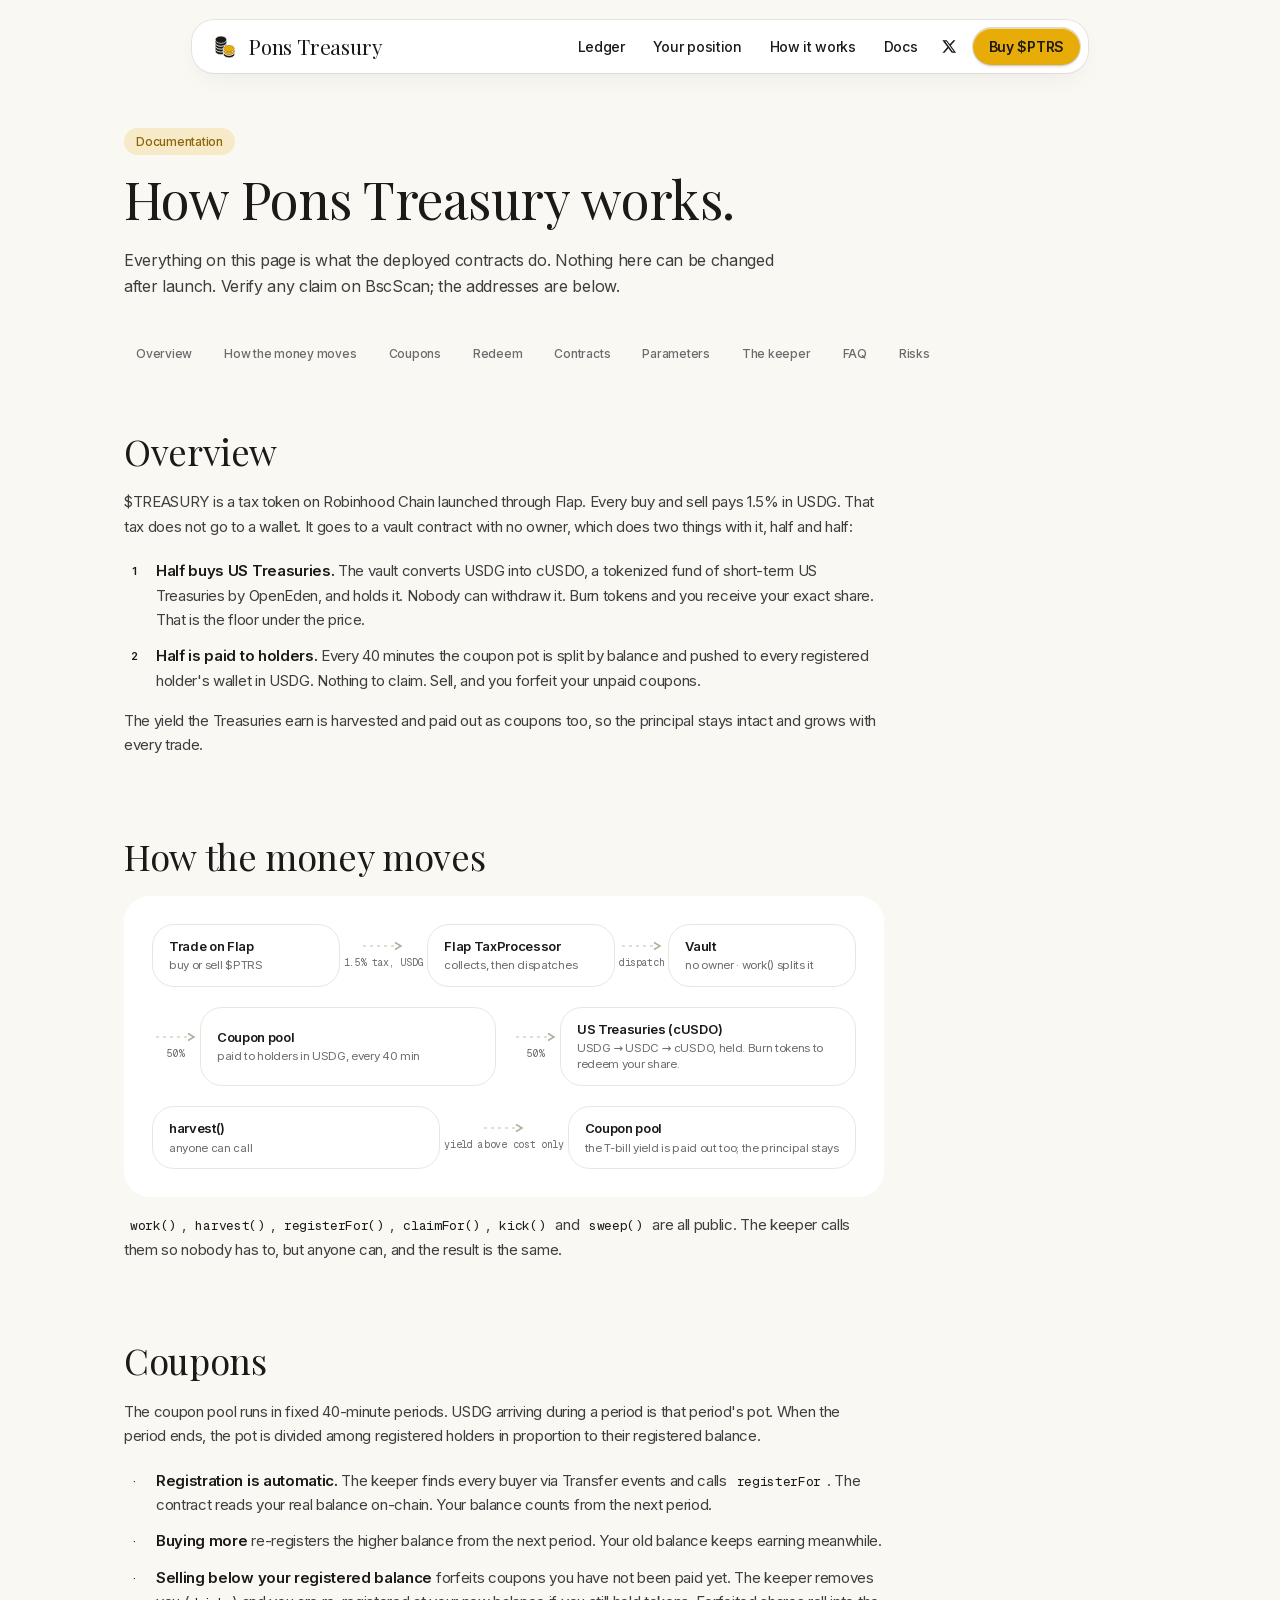
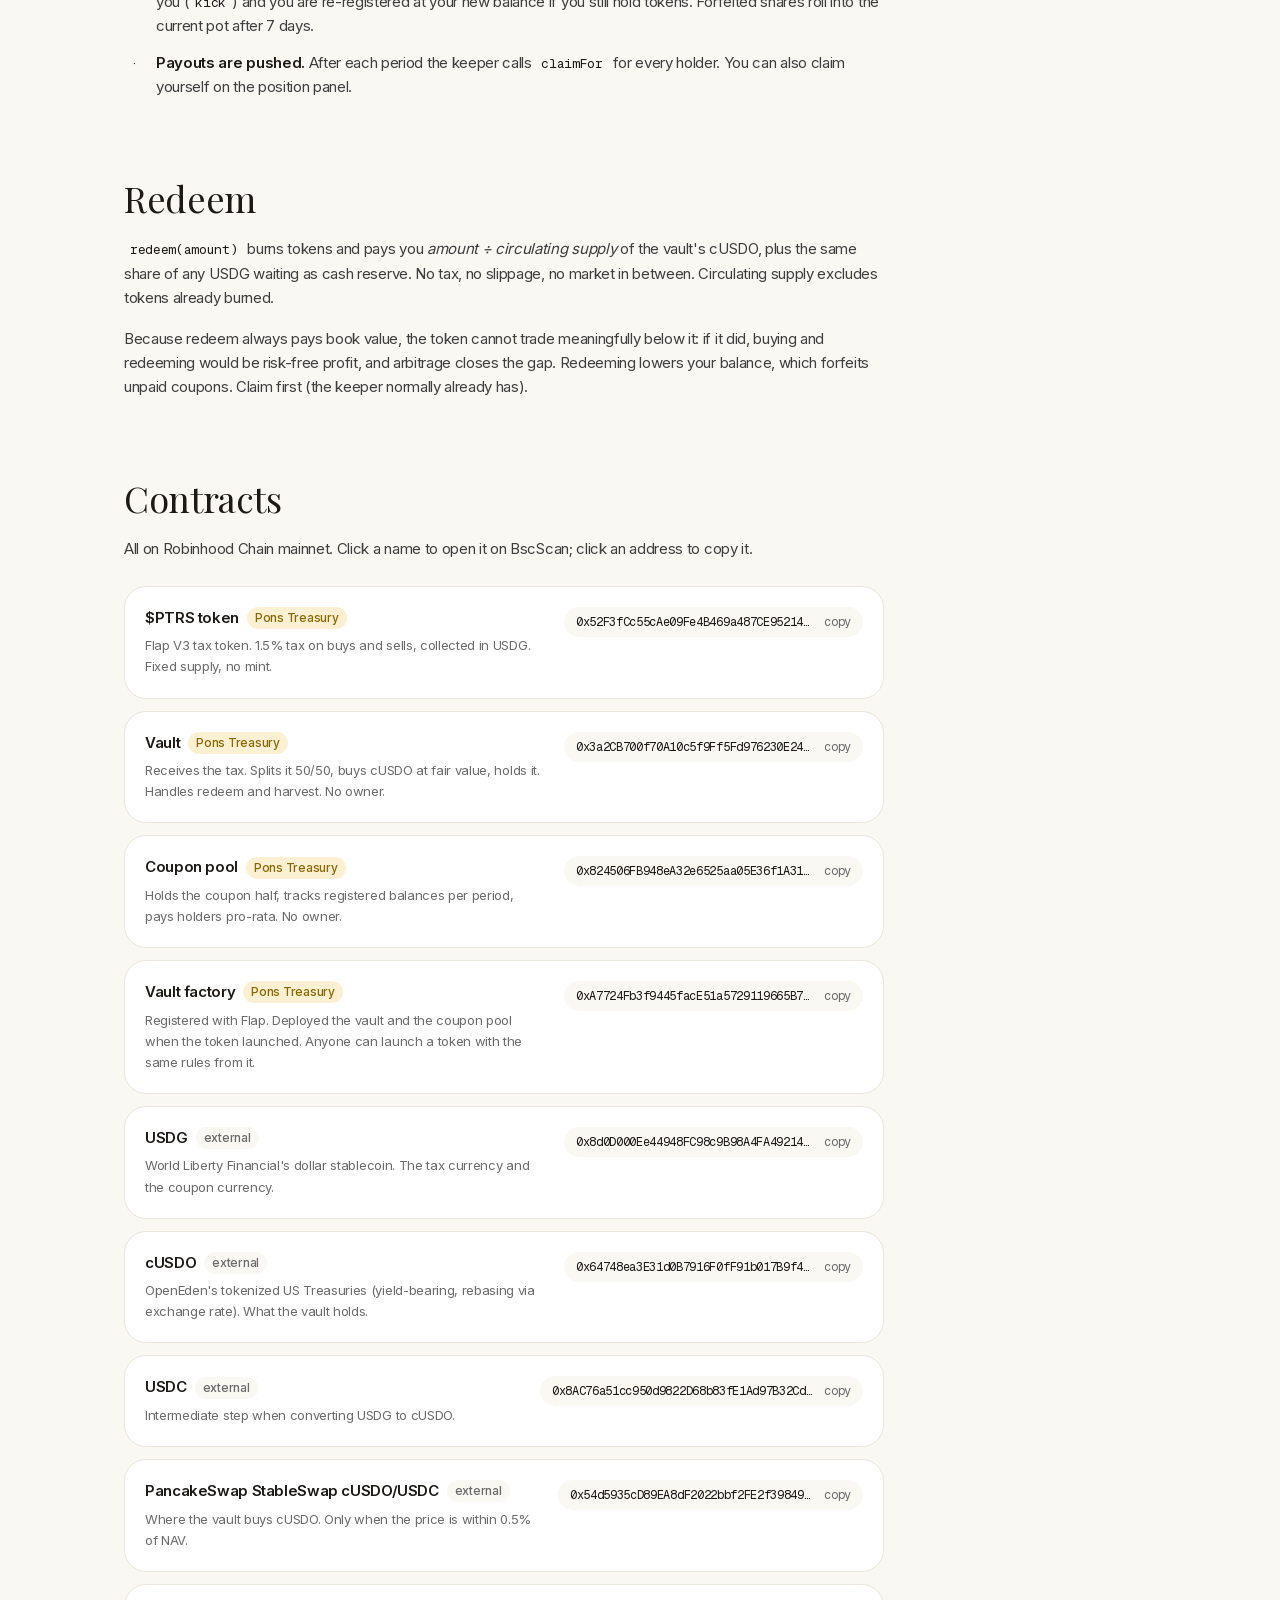
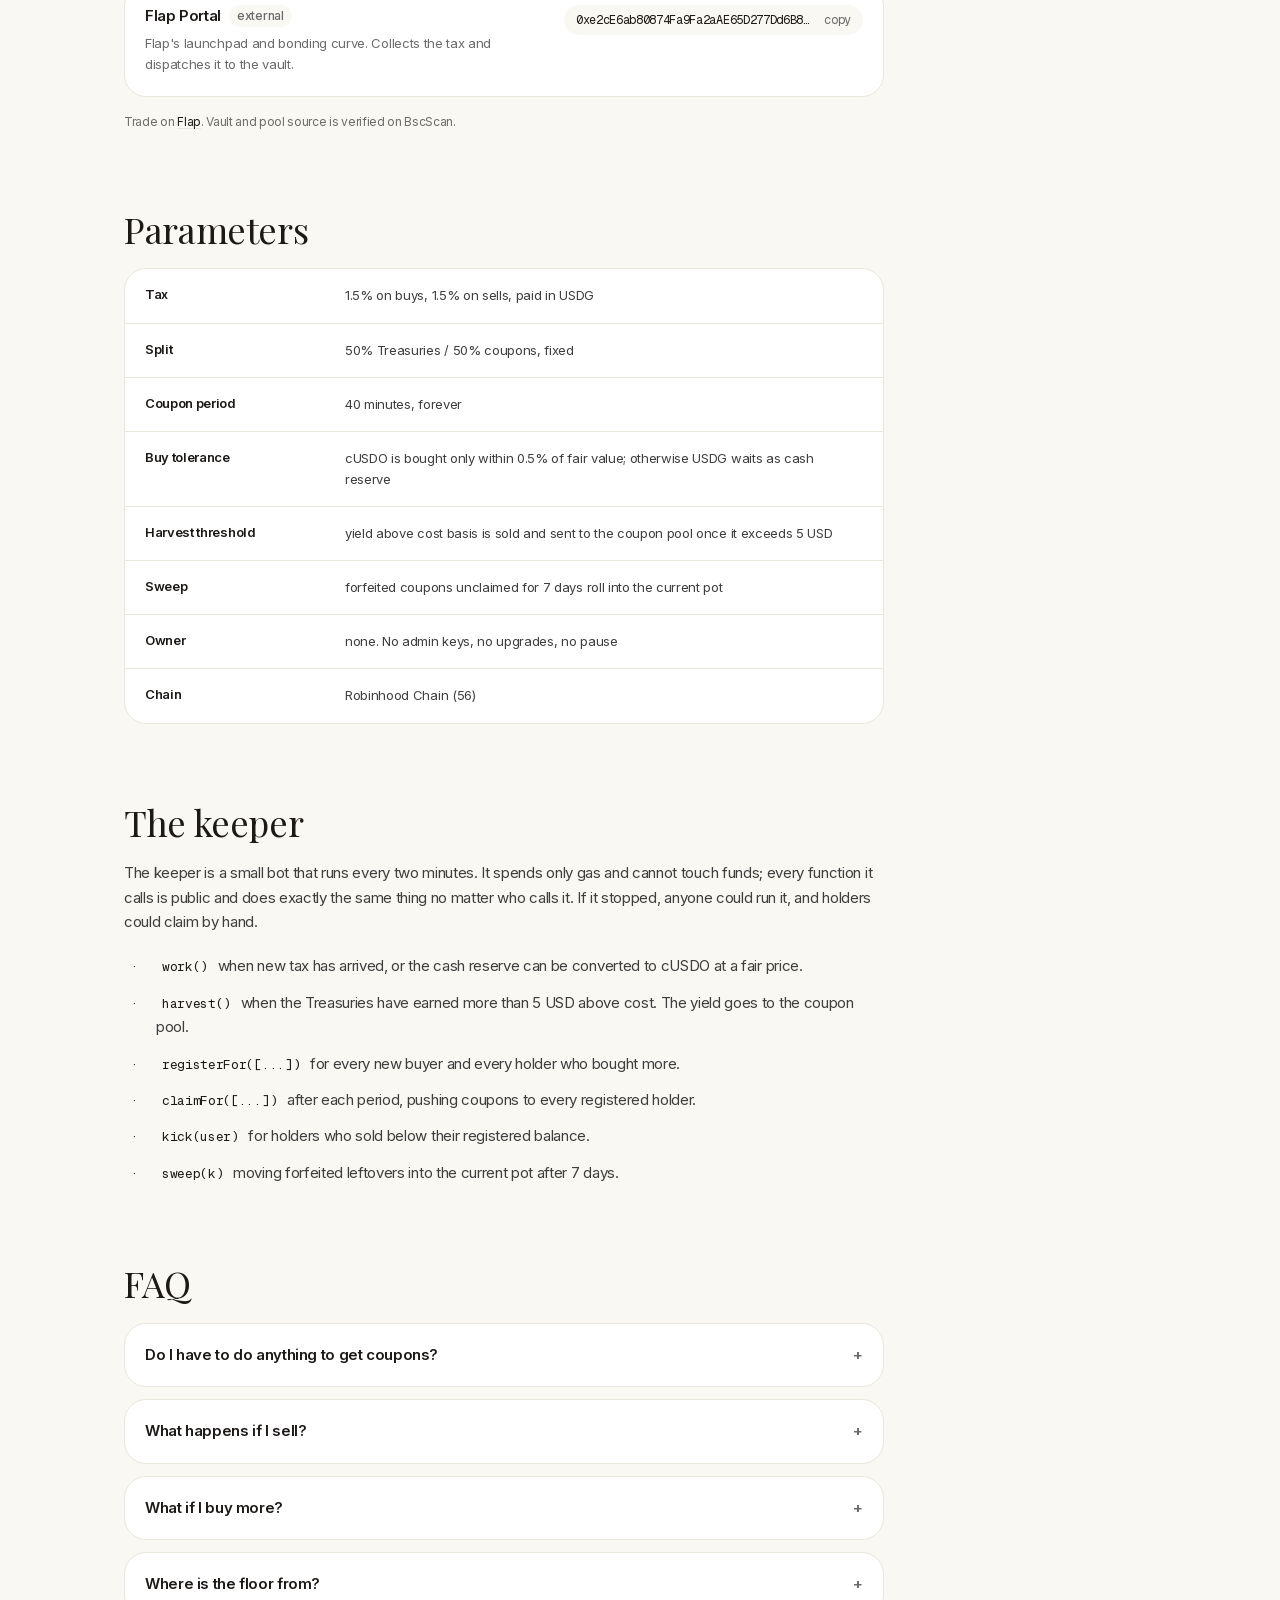
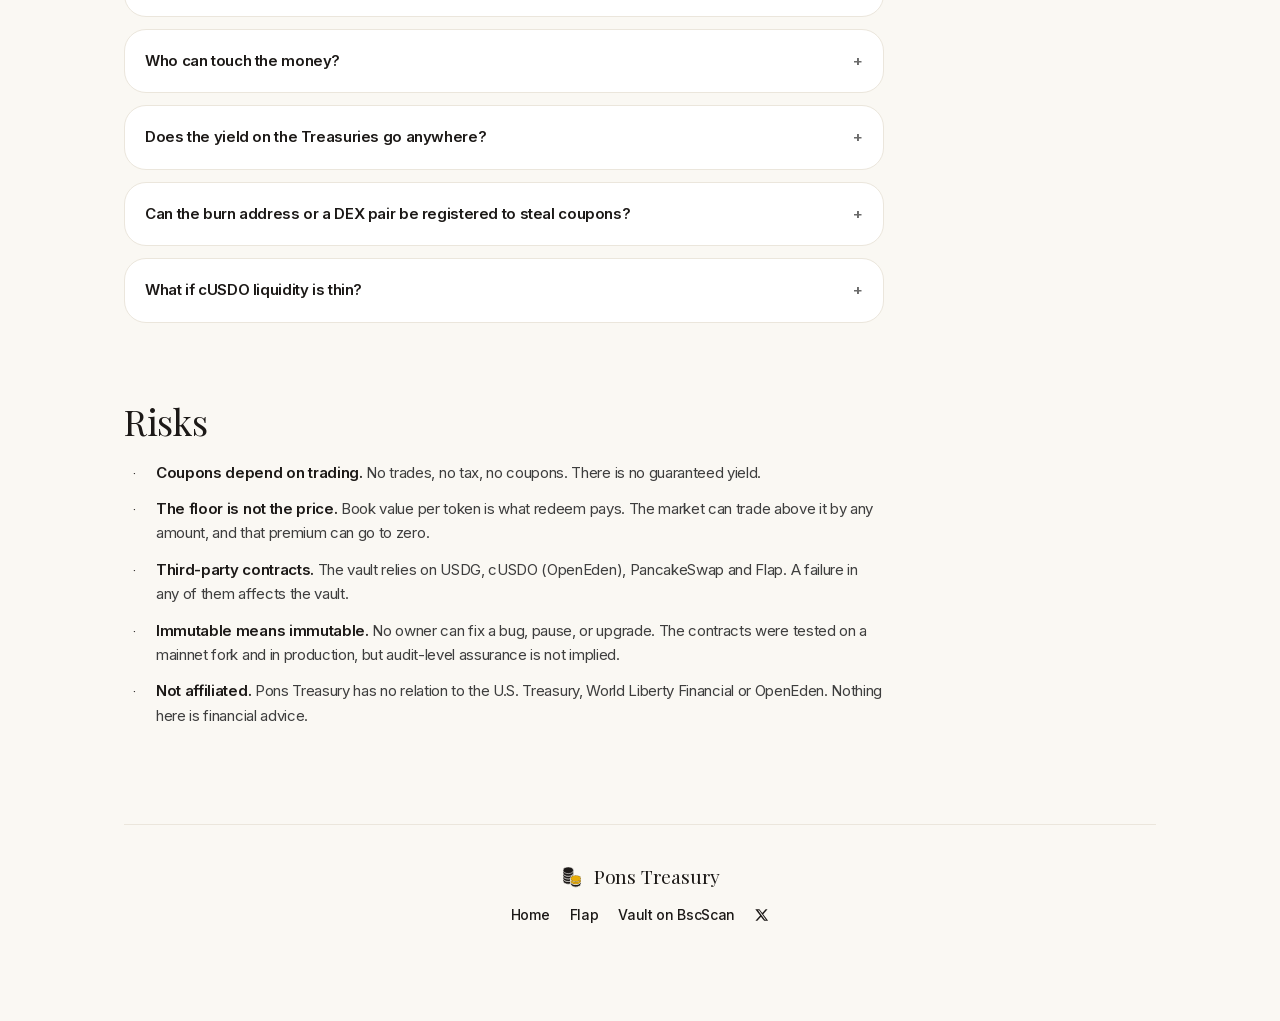
==== commit 552eb2b0: "fix: change ticker TREASURY to PTRS" ====
--- a/docs/index.html
+++ b/docs/index.html
@@ -1,2 +1,2 @@
-<!DOCTYPE html><!--1zihQILitNNSWlpEL9hOI--><html lang="en" class="__variable_37ef13 __variable_86bf0d __variable_d7bf65"><head><meta charSet="utf-8"/><meta name="viewport" content="width=device-width, initial-scale=1"/><link rel="preload" href="/_next/static/media/2709857960ef4384-s.p.woff2" as="font" crossorigin="" type="font/woff2"/><link rel="preload" href="/_next/static/media/5c1dcbfbff27328a-s.p.woff2" as="font" crossorigin="" type="font/woff2"/><link rel="preload" href="/_next/static/media/7d4881bb7e1bf84d-s.p.woff2" as="font" crossorigin="" type="font/woff2"/><link rel="preload" href="/_next/static/media/e4af272ccee01ff0-s.p.woff2" as="font" crossorigin="" type="font/woff2"/><link rel="stylesheet" href="/_next/static/css/0ded4f771a18348a.css?dpl=dpl_14aW1YrJEC6GzRxB1dSomggWe7cq" data-precedence="next"/><link rel="preload" as="script" fetchPriority="low" href="/_next/static/chunks/webpack-d6f3662bbb443ad3.js?dpl=dpl_14aW1YrJEC6GzRxB1dSomggWe7cq"/><script src="/_next/static/chunks/4bd1b696-c023c6e3521b1417.js?dpl=dpl_14aW1YrJEC6GzRxB1dSomggWe7cq" async=""></script><script src="/_next/static/chunks/255-93b9ec04c5774136.js?dpl=dpl_14aW1YrJEC6GzRxB1dSomggWe7cq" async=""></script><script src="/_next/static/chunks/main-app-f9b5d20365cb8be2.js?dpl=dpl_14aW1YrJEC6GzRxB1dSomggWe7cq" async=""></script><script src="/_next/static/chunks/app/docs/page-9880df7b3184a8dd.js?dpl=dpl_14aW1YrJEC6GzRxB1dSomggWe7cq" async=""></script><meta name="next-size-adjust" content=""/><title>Docs · Pons Treasury</title><meta name="description" content="How $TREASURY works: the tax, the 50/50 split, US Treasuries, coupons, redeem, and every contract address."/><meta property="og:title" content="Pons Treasury: a coin backed by US Treasuries"/><meta property="og:description" content="Every trade of $TREASURY pays a small tax in USDG. Half buys tokenized US Treasuries that back the coin; burn to redeem your share. Half is paid to holders as a USDG coupon every 40 minutes. On Robinhood Chain, no owner."/><meta property="og:url" content="https://ponstreasury.capital"/><meta property="og:site_name" content="Pons Treasury"/><meta property="og:image" content="https://ponstreasury.capital/og.png"/><meta property="og:image:width" content="1200"/><meta property="og:image:height" content="630"/><meta property="og:image:alt" content="Pons Treasury: a coin backed by US Treasuries"/><meta property="og:type" content="website"/><meta name="twitter:card" content="summary_large_image"/><meta name="twitter:title" content="Pons Treasury: a coin backed by US Treasuries"/><meta name="twitter:description" content="Every trade of $TREASURY pays a small tax in USDG. Half buys tokenized US Treasuries that back the coin; burn to redeem your share. Half is paid to holders as a USDG coupon every 40 minutes. On Robinhood Chain, no owner."/><meta name="twitter:image" content="https://ponstreasury.capital/og.png"/><link rel="icon" href="/icon.png?646793028f33bb9f" type="image/png" sizes="256x256"/><link rel="apple-touch-icon" href="/apple-icon.png?3382817257ef88e6" type="image/png" sizes="180x180"/><script src="/_next/static/chunks/polyfills-42372ed130431b0a.js?dpl=dpl_14aW1YrJEC6GzRxB1dSomggWe7cq" noModule=""></script></head><body class="min-h-screen bg-mist text-graphite"><div hidden=""><!--$--><!--/$--></div><header class="fixed inset-x-0 top-4 z-50 flex justify-center px-3 sm:top-5 sm:px-4"><nav class="nav-capsule flex w-full max-w-4xl items-center justify-between gap-3 overflow-hidden py-2 pl-4 pr-2 sm:pl-5"><a href="/" class="flex shrink-0 items-center" aria-label="Pons Treasury"><span class="flex items-center gap-2.5"><svg width="26" height="26" viewBox="0 0 64 64" aria-hidden="true"><mask id="_R_1bb_" maskUnits="userSpaceOnUse" x="0" y="0" width="64" height="64"><g transform="translate(32 32) scale(1) translate(-32 -32)"><g><path d="M8 35v7a14 9 0 0 0 28 0v-7Z" fill="#fff" stroke="#000" stroke-width="1.6" stroke-linejoin="round"></path><ellipse cx="22" cy="35" rx="14" ry="9" fill="#fff" stroke="#000" stroke-width="1.6"></ellipse></g><g><path d="M8 28v7a14 9 0 0 0 28 0v-7Z" fill="#fff" stroke="#000" stroke-width="1.6" stroke-linejoin="round"></path><ellipse cx="22" cy="28" rx="14" ry="9" fill="#fff" stroke="#000" stroke-width="1.6"></ellipse></g><g><path d="M8 21v7a14 9 0 0 0 28 0v-7Z" fill="#fff" stroke="#000" stroke-width="1.6" stroke-linejoin="round"></path><ellipse cx="22" cy="21" rx="14" ry="9" fill="#fff" stroke="#000" stroke-width="1.6"></ellipse></g><g><path d="M8 14v7a14 9 0 0 0 28 0v-7Z" fill="#fff" stroke="#000" stroke-width="1.6" stroke-linejoin="round"></path><ellipse cx="22" cy="14" rx="14" ry="9" fill="#fff" stroke="#000" stroke-width="1.6"></ellipse></g><g><path d="M28 43v7a14 9 0 0 0 28 0v-7Z" fill="#fff" stroke="#000" stroke-width="2.2" stroke-linejoin="round"></path><ellipse cx="42" cy="43" rx="14" ry="9" fill="#fff" stroke="#000" stroke-width="2.2"></ellipse></g><g><path d="M28 36v7a14 9 0 0 0 28 0v-7Z" fill="#fff" stroke="#000" stroke-width="2.2" stroke-linejoin="round"></path><ellipse cx="42" cy="36" rx="14" ry="9" fill="#fff" stroke="#000" stroke-width="2.2"></ellipse></g></g></mask><mask id="_R_1bbH1_" maskUnits="userSpaceOnUse" x="0" y="0" width="64" height="64"><g transform="translate(32 32) scale(1) translate(-32 -32)"><g><path d="M28 36v7a14 9 0 0 0 28 0v-7Z" fill="#fff" stroke="#000" stroke-width="2.2" stroke-linejoin="round"></path><ellipse cx="42" cy="36" rx="14" ry="9" fill="#fff" stroke="#000" stroke-width="2.2"></ellipse></g></g></mask><rect width="64" height="64" fill="#1C1917" mask="url(#_R_1bb_)"></rect><rect width="64" height="64" fill="#E7AC08" mask="url(#_R_1bbH1_)"></rect></svg><span class="display whitespace-nowrap" style="font-size:20.8px;line-height:1;color:#1C1917">Pons Treasury</span></span></a><div class="flex shrink-0 items-center gap-0.5 sm:gap-1"><a href="/#ledger" class="hidden rounded-full px-3 py-1.5 text-sm font-medium whitespace-nowrap text-ink transition-opacity hover:opacity-60 sm:block">Ledger</a><a href="/#position" class="hidden rounded-full px-3 py-1.5 text-sm font-medium whitespace-nowrap text-ink transition-opacity hover:opacity-60 sm:block">Your position</a><a href="/#how" class="hidden rounded-full px-3 py-1.5 text-sm font-medium whitespace-nowrap text-ink transition-opacity hover:opacity-60 md:block">How it works</a><a href="/docs" class="rounded-full px-3 py-1.5 text-sm font-medium whitespace-nowrap text-ink transition-opacity hover:opacity-60">Docs</a><a href="https://x.com/ponstreasurybsc" target="_blank" rel="noopener noreferrer" aria-label="Pons Treasury on X" class="rounded-full p-2 text-ink transition-opacity hover:opacity-60"><svg viewBox="0 0 24 24" fill="currentColor" class="h-[15px] w-[15px]" aria-hidden="true"><path d="M18.244 2H21.5l-7.5 8.57L22.5 22h-6.9l-5.4-7.06L4.03 22H.77l8.02-9.17L.5 2h7.07l4.88 6.45L18.24 2Zm-1.21 18h1.8L7.05 3.9H5.12L17.03 20Z"></path></svg></a><a href="https://flap.sh/bnb/0x52F3fCc55cAe09Fe4B469a487CE95214d03a7777" target="_blank" rel="noopener noreferrer" class="btn-gold ml-1 shrink-0 px-4 py-2 whitespace-nowrap"><span class="sm:hidden">Buy</span><span class="hidden sm:inline">Buy $TREASURY</span></a></div></nav></header><main><div class="mx-auto w-full max-w-[1080px] px-6 pb-24 pt-32"><header class="max-w-[680px]"><span class="badge-gold px-3 py-1.5">Documentation</span><h1 class="display mt-5 text-4xl sm:text-[52px]">How <!-- -->Pons Treasury<!-- --> works.</h1><p class="mt-5 text-base leading-relaxed text-graphite">Everything on this page is what the deployed contracts do. Nothing here can be changed after launch. Verify any claim on BscScan; the addresses are below.</p></header><nav class="mt-10 flex flex-wrap gap-2"><a href="#overview" class="badge px-3 py-1.5 transition-colors hover:bg-line">Overview</a><a href="#flow" class="badge px-3 py-1.5 transition-colors hover:bg-line">How the money moves</a><a href="#coupons" class="badge px-3 py-1.5 transition-colors hover:bg-line">Coupons</a><a href="#redeem" class="badge px-3 py-1.5 transition-colors hover:bg-line">Redeem</a><a href="#contracts" class="badge px-3 py-1.5 transition-colors hover:bg-line">Contracts</a><a href="#parameters" class="badge px-3 py-1.5 transition-colors hover:bg-line">Parameters</a><a href="#keeper" class="badge px-3 py-1.5 transition-colors hover:bg-line">The keeper</a><a href="#faq" class="badge px-3 py-1.5 transition-colors hover:bg-line">FAQ</a><a href="#risks" class="badge px-3 py-1.5 transition-colors hover:bg-line">Risks</a></nav><div class="mt-16 flex flex-col gap-20"><section id="overview" class="scroll-mt-28"><h2 class="display text-3xl sm:text-[36px]">Overview</h2><div class="mt-5 max-w-[760px]"><p class="mt-4 text-[15px] leading-relaxed text-graphite first:mt-0 [&amp;_code]:mono [&amp;_code]:rounded [&amp;_code]:bg-mist [&amp;_code]:px-1.5 [&amp;_code]:py-0.5 [&amp;_code]:text-[13px] [&amp;_code]:text-ink">$<!-- -->TREASURY<!-- --> is a tax token on Robinhood Chain launched through Flap. Every buy and sell pays 1.5% in USDG. That tax does not go to a wallet. It goes to a vault contract with no owner, which does two things with it, half and half:</p><ol class="mt-5 flex flex-col gap-3"><li class="flex gap-3 text-[15px] leading-relaxed text-graphite [&amp;_code]:mono [&amp;_code]:rounded [&amp;_code]:bg-mist [&amp;_code]:px-1.5 [&amp;_code]:py-0.5 [&amp;_code]:text-[13px] [&amp;_code]:text-ink [&amp;_b]:text-ink"><span class="mt-[3px] flex h-5 w-5 shrink-0 items-center justify-center rounded-full bg-mist text-[11px] font-semibold text-ink">1</span><span><b>Half buys US Treasuries.</b> The vault converts USDG into cUSDO, a tokenized fund of short-term US Treasuries by OpenEden, and holds it. Nobody can withdraw it. Burn tokens and you receive your exact share. That is the floor under the price.</span></li><li class="flex gap-3 text-[15px] leading-relaxed text-graphite [&amp;_code]:mono [&amp;_code]:rounded [&amp;_code]:bg-mist [&amp;_code]:px-1.5 [&amp;_code]:py-0.5 [&amp;_code]:text-[13px] [&amp;_code]:text-ink [&amp;_b]:text-ink"><span class="mt-[3px] flex h-5 w-5 shrink-0 items-center justify-center rounded-full bg-mist text-[11px] font-semibold text-ink">2</span><span><b>Half is paid to holders.</b> Every 40 minutes the coupon pot is split by balance and pushed to every registered holder&#x27;s wallet in USDG. Nothing to claim. Sell, and you forfeit your unpaid coupons.</span></li></ol><p class="mt-4 text-[15px] leading-relaxed text-graphite first:mt-0 [&amp;_code]:mono [&amp;_code]:rounded [&amp;_code]:bg-mist [&amp;_code]:px-1.5 [&amp;_code]:py-0.5 [&amp;_code]:text-[13px] [&amp;_code]:text-ink">The yield the Treasuries earn is harvested and paid out as coupons too, so the principal stays intact and grows with every trade.</p></div></section><section id="flow" class="scroll-mt-28"><h2 class="display text-3xl sm:text-[36px]">How the money moves</h2><div class="mt-5 max-w-[760px]"><div class="card flex flex-col gap-5 p-5 sm:p-7"><div class="grid grid-cols-1 items-stretch sm:grid-cols-[1fr_auto_1fr_auto_1fr]"><div class="card-line flex min-w-0 flex-col justify-center px-4 py-3 "><p class="text-[13px] font-semibold tracking-tight text-ink">Trade on Flap</p><p class="mt-0.5 text-[11.5px] leading-snug text-smoke">buy or sell $TREASURY</p></div><div class="flex items-center justify-center gap-2 px-1 py-1.5 sm:flex-col sm:gap-1 sm:py-0"><svg width="40" height="10" viewBox="0 0 40 10" fill="none" aria-hidden="true" class="hidden sm:block"><path d="M0 5h34" stroke="#d9d3c6" stroke-width="1.5" stroke-dasharray="3 4"></path><path d="M32 1.5 38 5l-6 3.5" stroke="#b3ac9d" stroke-width="1.5"></path></svg><svg width="10" height="26" viewBox="0 0 10 26" fill="none" aria-hidden="true" class="sm:hidden"><path d="M5 0v20" stroke="#d9d3c6" stroke-width="1.5" stroke-dasharray="3 4"></path><path d="M1.5 18 5 24l3.5-6" stroke="#b3ac9d" stroke-width="1.5"></path></svg><span class="mono whitespace-nowrap text-[10px] text-smoke">1.5% tax, USDG</span></div><div class="card-line flex min-w-0 flex-col justify-center px-4 py-3 "><p class="text-[13px] font-semibold tracking-tight text-ink">Flap TaxProcessor</p><p class="mt-0.5 text-[11.5px] leading-snug text-smoke">collects, then dispatches</p></div><div class="flex items-center justify-center gap-2 px-1 py-1.5 sm:flex-col sm:gap-1 sm:py-0"><svg width="40" height="10" viewBox="0 0 40 10" fill="none" aria-hidden="true" class="hidden sm:block"><path d="M0 5h34" stroke="#d9d3c6" stroke-width="1.5" stroke-dasharray="3 4"></path><path d="M32 1.5 38 5l-6 3.5" stroke="#b3ac9d" stroke-width="1.5"></path></svg><svg width="10" height="26" viewBox="0 0 10 26" fill="none" aria-hidden="true" class="sm:hidden"><path d="M5 0v20" stroke="#d9d3c6" stroke-width="1.5" stroke-dasharray="3 4"></path><path d="M1.5 18 5 24l3.5-6" stroke="#b3ac9d" stroke-width="1.5"></path></svg><span class="mono whitespace-nowrap text-[10px] text-smoke">dispatch</span></div><div class="card-line flex min-w-0 flex-col justify-center px-4 py-3 border-gold/40 bg-[rgba(231,172,8,0.08)]"><p class="text-[13px] font-semibold tracking-tight text-ink">Vault</p><p class="mt-0.5 text-[11.5px] leading-snug text-smoke">no owner · work() splits it</p></div></div><div class="grid grid-cols-1 gap-3 sm:grid-cols-2 sm:gap-4"><div class="grid grid-cols-1 items-stretch sm:grid-cols-[auto_1fr]"><div class="flex items-center justify-center gap-2 px-1 py-1.5 sm:flex-col sm:gap-1 sm:py-0"><svg width="40" height="10" viewBox="0 0 40 10" fill="none" aria-hidden="true" class="hidden sm:block"><path d="M0 5h34" stroke="#d9d3c6" stroke-width="1.5" stroke-dasharray="3 4"></path><path d="M32 1.5 38 5l-6 3.5" stroke="#b3ac9d" stroke-width="1.5"></path></svg><svg width="10" height="26" viewBox="0 0 10 26" fill="none" aria-hidden="true" class="sm:hidden"><path d="M5 0v20" stroke="#d9d3c6" stroke-width="1.5" stroke-dasharray="3 4"></path><path d="M1.5 18 5 24l3.5-6" stroke="#b3ac9d" stroke-width="1.5"></path></svg><span class="mono whitespace-nowrap text-[10px] text-smoke">50%</span></div><div class="card-line flex min-w-0 flex-col justify-center px-4 py-3 "><p class="text-[13px] font-semibold tracking-tight text-ink">Coupon pool</p><p class="mt-0.5 text-[11.5px] leading-snug text-smoke">paid to holders in USDG, every 40 min</p></div></div><div class="grid grid-cols-1 items-stretch sm:grid-cols-[auto_1fr]"><div class="flex items-center justify-center gap-2 px-1 py-1.5 sm:flex-col sm:gap-1 sm:py-0"><svg width="40" height="10" viewBox="0 0 40 10" fill="none" aria-hidden="true" class="hidden sm:block"><path d="M0 5h34" stroke="#d9d3c6" stroke-width="1.5" stroke-dasharray="3 4"></path><path d="M32 1.5 38 5l-6 3.5" stroke="#b3ac9d" stroke-width="1.5"></path></svg><svg width="10" height="26" viewBox="0 0 10 26" fill="none" aria-hidden="true" class="sm:hidden"><path d="M5 0v20" stroke="#d9d3c6" stroke-width="1.5" stroke-dasharray="3 4"></path><path d="M1.5 18 5 24l3.5-6" stroke="#b3ac9d" stroke-width="1.5"></path></svg><span class="mono whitespace-nowrap text-[10px] text-smoke">50%</span></div><div class="card-line flex min-w-0 flex-col justify-center px-4 py-3 "><p class="text-[13px] font-semibold tracking-tight text-ink">US Treasuries (cUSDO)</p><p class="mt-0.5 text-[11.5px] leading-snug text-smoke">USDG → USDC → cUSDO, held. Burn tokens to redeem your share.</p></div></div></div><div class="grid grid-cols-1 items-stretch sm:grid-cols-[1fr_auto_1fr]"><div class="card-line flex min-w-0 flex-col justify-center px-4 py-3 "><p class="text-[13px] font-semibold tracking-tight text-ink">harvest()</p><p class="mt-0.5 text-[11.5px] leading-snug text-smoke">anyone can call</p></div><div class="flex items-center justify-center gap-2 px-1 py-1.5 sm:flex-col sm:gap-1 sm:py-0"><svg width="40" height="10" viewBox="0 0 40 10" fill="none" aria-hidden="true" class="hidden sm:block"><path d="M0 5h34" stroke="#d9d3c6" stroke-width="1.5" stroke-dasharray="3 4"></path><path d="M32 1.5 38 5l-6 3.5" stroke="#b3ac9d" stroke-width="1.5"></path></svg><svg width="10" height="26" viewBox="0 0 10 26" fill="none" aria-hidden="true" class="sm:hidden"><path d="M5 0v20" stroke="#d9d3c6" stroke-width="1.5" stroke-dasharray="3 4"></path><path d="M1.5 18 5 24l3.5-6" stroke="#b3ac9d" stroke-width="1.5"></path></svg><span class="mono whitespace-nowrap text-[10px] text-smoke">yield above cost only</span></div><div class="card-line flex min-w-0 flex-col justify-center px-4 py-3 "><p class="text-[13px] font-semibold tracking-tight text-ink">Coupon pool</p><p class="mt-0.5 text-[11.5px] leading-snug text-smoke">the T-bill yield is paid out too; the principal stays</p></div></div></div><p class="mt-4 text-[15px] leading-relaxed text-graphite first:mt-0 [&amp;_code]:mono [&amp;_code]:rounded [&amp;_code]:bg-mist [&amp;_code]:px-1.5 [&amp;_code]:py-0.5 [&amp;_code]:text-[13px] [&amp;_code]:text-ink"><code>work()</code>, <code>harvest()</code>, <code>registerFor()</code>, <code>claimFor()</code>, <code>kick()</code> and<!-- --> <code>sweep()</code> are all public. The keeper calls them so nobody has to, but anyone can, and the result is the same.</p></div></section><section id="coupons" class="scroll-mt-28"><h2 class="display text-3xl sm:text-[36px]">Coupons</h2><div class="mt-5 max-w-[760px]"><p class="mt-4 text-[15px] leading-relaxed text-graphite first:mt-0 [&amp;_code]:mono [&amp;_code]:rounded [&amp;_code]:bg-mist [&amp;_code]:px-1.5 [&amp;_code]:py-0.5 [&amp;_code]:text-[13px] [&amp;_code]:text-ink">The coupon pool runs in fixed 40-minute periods. USDG arriving during a period is that period&#x27;s pot. When the period ends, the pot is divided among registered holders in proportion to their registered balance.</p><ul class="mt-5 flex flex-col gap-3"><li class="flex gap-3 text-[15px] leading-relaxed text-graphite [&amp;_code]:mono [&amp;_code]:rounded [&amp;_code]:bg-mist [&amp;_code]:px-1.5 [&amp;_code]:py-0.5 [&amp;_code]:text-[13px] [&amp;_code]:text-ink [&amp;_b]:text-ink"><span class="mt-[3px] flex h-5 w-5 shrink-0 items-center justify-center rounded-full bg-mist text-[11px] font-semibold text-ink">·</span><span><b>Registration is automatic.</b> The keeper finds every buyer via Transfer events and calls <code>registerFor</code>. The contract reads your real balance on-chain. Your balance counts from the next period.</span></li><li class="flex gap-3 text-[15px] leading-relaxed text-graphite [&amp;_code]:mono [&amp;_code]:rounded [&amp;_code]:bg-mist [&amp;_code]:px-1.5 [&amp;_code]:py-0.5 [&amp;_code]:text-[13px] [&amp;_code]:text-ink [&amp;_b]:text-ink"><span class="mt-[3px] flex h-5 w-5 shrink-0 items-center justify-center rounded-full bg-mist text-[11px] font-semibold text-ink">·</span><span><b>Buying more</b> re-registers the higher balance from the next period. Your old balance keeps earning meanwhile.</span></li><li class="flex gap-3 text-[15px] leading-relaxed text-graphite [&amp;_code]:mono [&amp;_code]:rounded [&amp;_code]:bg-mist [&amp;_code]:px-1.5 [&amp;_code]:py-0.5 [&amp;_code]:text-[13px] [&amp;_code]:text-ink [&amp;_b]:text-ink"><span class="mt-[3px] flex h-5 w-5 shrink-0 items-center justify-center rounded-full bg-mist text-[11px] font-semibold text-ink">·</span><span><b>Selling below your registered balance</b> forfeits coupons you have not been paid yet. The keeper removes you (<code>kick</code>) and you are re-registered at your new balance if you still hold tokens. Forfeited shares roll into the current pot after 7 days.</span></li><li class="flex gap-3 text-[15px] leading-relaxed text-graphite [&amp;_code]:mono [&amp;_code]:rounded [&amp;_code]:bg-mist [&amp;_code]:px-1.5 [&amp;_code]:py-0.5 [&amp;_code]:text-[13px] [&amp;_code]:text-ink [&amp;_b]:text-ink"><span class="mt-[3px] flex h-5 w-5 shrink-0 items-center justify-center rounded-full bg-mist text-[11px] font-semibold text-ink">·</span><span><b>Payouts are pushed.</b> After each period the keeper calls <code>claimFor</code> for every holder. You can also claim yourself on the <a href="/#position">position panel</a>.</span></li></ul></div></section><section id="redeem" class="scroll-mt-28"><h2 class="display text-3xl sm:text-[36px]">Redeem</h2><div class="mt-5 max-w-[760px]"><p class="mt-4 text-[15px] leading-relaxed text-graphite first:mt-0 [&amp;_code]:mono [&amp;_code]:rounded [&amp;_code]:bg-mist [&amp;_code]:px-1.5 [&amp;_code]:py-0.5 [&amp;_code]:text-[13px] [&amp;_code]:text-ink"><code>redeem(amount)</code> burns tokens and pays you <i>amount ÷ circulating supply</i> of the vault&#x27;s cUSDO, plus the same share of any USDG waiting as cash reserve. No tax, no slippage, no market in between. Circulating supply excludes tokens already burned.</p><p class="mt-4 text-[15px] leading-relaxed text-graphite first:mt-0 [&amp;_code]:mono [&amp;_code]:rounded [&amp;_code]:bg-mist [&amp;_code]:px-1.5 [&amp;_code]:py-0.5 [&amp;_code]:text-[13px] [&amp;_code]:text-ink">Because redeem always pays book value, the token cannot trade meaningfully below it: if it did, buying and redeeming would be risk-free profit, and arbitrage closes the gap. Redeeming lowers your balance, which forfeits unpaid coupons. Claim first (the keeper normally already has).</p></div></section><section id="contracts" class="scroll-mt-28"><h2 class="display text-3xl sm:text-[36px]">Contracts</h2><div class="mt-5 max-w-[760px]"><p class="mt-4 text-[15px] leading-relaxed text-graphite first:mt-0 [&amp;_code]:mono [&amp;_code]:rounded [&amp;_code]:bg-mist [&amp;_code]:px-1.5 [&amp;_code]:py-0.5 [&amp;_code]:text-[13px] [&amp;_code]:text-ink">All on Robinhood Chain mainnet. Click a name to open it on BscScan; click an address to copy it.</p><div class="mt-6 flex flex-col gap-3"><div class="card-line flex flex-col gap-3 p-5 sm:flex-row sm:items-start sm:justify-between sm:gap-6"><div class="min-w-0 sm:max-w-[55%]"><div class="flex flex-wrap items-center gap-2"><a href="https://bscscan.com/address/0x52F3fCc55cAe09Fe4B469a487CE95214d03a7777" target="_blank" rel="noopener noreferrer" class="text-[15px] font-semibold tracking-tight text-ink hover:opacity-60">$TREASURY token</a><span class="badge-gold px-2 py-0.5 text-[10px]">Pons Treasury</span></div><p class="mt-1.5 text-[13px] leading-relaxed text-smoke">Flap V3 tax token. 1.5% tax on buys and sells, collected in USDG. Fixed supply, no mint.</p></div><div class="min-w-0 sm:max-w-[45%]"><button type="button" class="mono inline-flex max-w-full items-center gap-2 rounded-full bg-mist px-3 py-1.5 text-[12px] text-ink transition-colors hover:bg-line" title="Copy address"><span class="truncate">0x52F3fCc55cAe09Fe4B469a487CE95214d03a7777</span><span class="shrink-0 text-smoke">copy</span></button></div></div><div class="card-line flex flex-col gap-3 p-5 sm:flex-row sm:items-start sm:justify-between sm:gap-6"><div class="min-w-0 sm:max-w-[55%]"><div class="flex flex-wrap items-center gap-2"><a href="https://bscscan.com/address/0x3a2CB700f70A10c5f9Ff5Fd976230E2477d640C1" target="_blank" rel="noopener noreferrer" class="text-[15px] font-semibold tracking-tight text-ink hover:opacity-60">Vault</a><span class="badge-gold px-2 py-0.5 text-[10px]">Pons Treasury</span></div><p class="mt-1.5 text-[13px] leading-relaxed text-smoke">Receives the tax. Splits it 50/50, buys cUSDO at fair value, holds it. Handles redeem and harvest. No owner.</p></div><div class="min-w-0 sm:max-w-[45%]"><button type="button" class="mono inline-flex max-w-full items-center gap-2 rounded-full bg-mist px-3 py-1.5 text-[12px] text-ink transition-colors hover:bg-line" title="Copy address"><span class="truncate">0x3a2CB700f70A10c5f9Ff5Fd976230E2477d640C1</span><span class="shrink-0 text-smoke">copy</span></button></div></div><div class="card-line flex flex-col gap-3 p-5 sm:flex-row sm:items-start sm:justify-between sm:gap-6"><div class="min-w-0 sm:max-w-[55%]"><div class="flex flex-wrap items-center gap-2"><a href="https://bscscan.com/address/0x824506FB948eA32e6525aa05E36f1A31c71C5437" target="_blank" rel="noopener noreferrer" class="text-[15px] font-semibold tracking-tight text-ink hover:opacity-60">Coupon pool</a><span class="badge-gold px-2 py-0.5 text-[10px]">Pons Treasury</span></div><p class="mt-1.5 text-[13px] leading-relaxed text-smoke">Holds the coupon half, tracks registered balances per period, pays holders pro-rata. No owner.</p></div><div class="min-w-0 sm:max-w-[45%]"><button type="button" class="mono inline-flex max-w-full items-center gap-2 rounded-full bg-mist px-3 py-1.5 text-[12px] text-ink transition-colors hover:bg-line" title="Copy address"><span class="truncate">0x824506FB948eA32e6525aa05E36f1A31c71C5437</span><span class="shrink-0 text-smoke">copy</span></button></div></div><div class="card-line flex flex-col gap-3 p-5 sm:flex-row sm:items-start sm:justify-between sm:gap-6"><div class="min-w-0 sm:max-w-[55%]"><div class="flex flex-wrap items-center gap-2"><a href="https://bscscan.com/address/0xA7724Fb3f9445facE51a5729119665B771f52fEc" target="_blank" rel="noopener noreferrer" class="text-[15px] font-semibold tracking-tight text-ink hover:opacity-60">Vault factory</a><span class="badge-gold px-2 py-0.5 text-[10px]">Pons Treasury</span></div><p class="mt-1.5 text-[13px] leading-relaxed text-smoke">Registered with Flap. Deployed the vault and the coupon pool when the token launched. Anyone can launch a token with the same rules from it.</p></div><div class="min-w-0 sm:max-w-[45%]"><button type="button" class="mono inline-flex max-w-full items-center gap-2 rounded-full bg-mist px-3 py-1.5 text-[12px] text-ink transition-colors hover:bg-line" title="Copy address"><span class="truncate">0xA7724Fb3f9445facE51a5729119665B771f52fEc</span><span class="shrink-0 text-smoke">copy</span></button></div></div><div class="card-line flex flex-col gap-3 p-5 sm:flex-row sm:items-start sm:justify-between sm:gap-6"><div class="min-w-0 sm:max-w-[55%]"><div class="flex flex-wrap items-center gap-2"><a href="https://bscscan.com/address/0x8d0D000Ee44948FC98c9B98A4FA4921476f08B0d" target="_blank" rel="noopener noreferrer" class="text-[15px] font-semibold tracking-tight text-ink hover:opacity-60">USDG</a><span class="badge px-2 py-0.5 text-[10px]">external</span></div><p class="mt-1.5 text-[13px] leading-relaxed text-smoke">World Liberty Financial&#x27;s dollar stablecoin. The tax currency and the coupon currency.</p></div><div class="min-w-0 sm:max-w-[45%]"><button type="button" class="mono inline-flex max-w-full items-center gap-2 rounded-full bg-mist px-3 py-1.5 text-[12px] text-ink transition-colors hover:bg-line" title="Copy address"><span class="truncate">0x8d0D000Ee44948FC98c9B98A4FA4921476f08B0d</span><span class="shrink-0 text-smoke">copy</span></button></div></div><div class="card-line flex flex-col gap-3 p-5 sm:flex-row sm:items-start sm:justify-between sm:gap-6"><div class="min-w-0 sm:max-w-[55%]"><div class="flex flex-wrap items-center gap-2"><a href="https://bscscan.com/address/0x64748ea3E31d0B7916F0fF91b017B9f404DED8eF" target="_blank" rel="noopener noreferrer" class="text-[15px] font-semibold tracking-tight text-ink hover:opacity-60">cUSDO</a><span class="badge px-2 py-0.5 text-[10px]">external</span></div><p class="mt-1.5 text-[13px] leading-relaxed text-smoke">OpenEden&#x27;s tokenized US Treasuries (yield-bearing, rebasing via exchange rate). What the vault holds.</p></div><div class="min-w-0 sm:max-w-[45%]"><button type="button" class="mono inline-flex max-w-full items-center gap-2 rounded-full bg-mist px-3 py-1.5 text-[12px] text-ink transition-colors hover:bg-line" title="Copy address"><span class="truncate">0x64748ea3E31d0B7916F0fF91b017B9f404DED8eF</span><span class="shrink-0 text-smoke">copy</span></button></div></div><div class="card-line flex flex-col gap-3 p-5 sm:flex-row sm:items-start sm:justify-between sm:gap-6"><div class="min-w-0 sm:max-w-[55%]"><div class="flex flex-wrap items-center gap-2"><a href="https://bscscan.com/address/0x8AC76a51cc950d9822D68b83fE1Ad97B32Cd580d" target="_blank" rel="noopener noreferrer" class="text-[15px] font-semibold tracking-tight text-ink hover:opacity-60">USDC</a><span class="badge px-2 py-0.5 text-[10px]">external</span></div><p class="mt-1.5 text-[13px] leading-relaxed text-smoke">Intermediate step when converting USDG to cUSDO.</p></div><div class="min-w-0 sm:max-w-[45%]"><button type="button" class="mono inline-flex max-w-full items-center gap-2 rounded-full bg-mist px-3 py-1.5 text-[12px] text-ink transition-colors hover:bg-line" title="Copy address"><span class="truncate">0x8AC76a51cc950d9822D68b83fE1Ad97B32Cd580d</span><span class="shrink-0 text-smoke">copy</span></button></div></div><div class="card-line flex flex-col gap-3 p-5 sm:flex-row sm:items-start sm:justify-between sm:gap-6"><div class="min-w-0 sm:max-w-[55%]"><div class="flex flex-wrap items-center gap-2"><a href="https://bscscan.com/address/0x54d5935cD89EA8dF2022bbf2FE2f398490b47f67" target="_blank" rel="noopener noreferrer" class="text-[15px] font-semibold tracking-tight text-ink hover:opacity-60">PancakeSwap StableSwap cUSDO/USDC</a><span class="badge px-2 py-0.5 text-[10px]">external</span></div><p class="mt-1.5 text-[13px] leading-relaxed text-smoke">Where the vault buys cUSDO. Only when the price is within 0.5% of NAV.</p></div><div class="min-w-0 sm:max-w-[45%]"><button type="button" class="mono inline-flex max-w-full items-center gap-2 rounded-full bg-mist px-3 py-1.5 text-[12px] text-ink transition-colors hover:bg-line" title="Copy address"><span class="truncate">0x54d5935cD89EA8dF2022bbf2FE2f398490b47f67</span><span class="shrink-0 text-smoke">copy</span></button></div></div><div class="card-line flex flex-col gap-3 p-5 sm:flex-row sm:items-start sm:justify-between sm:gap-6"><div class="min-w-0 sm:max-w-[55%]"><div class="flex flex-wrap items-center gap-2"><a href="https://bscscan.com/address/0xe2cE6ab80874Fa9Fa2aAE65D277Dd6B8e65C9De0" target="_blank" rel="noopener noreferrer" class="text-[15px] font-semibold tracking-tight text-ink hover:opacity-60">Flap Portal</a><span class="badge px-2 py-0.5 text-[10px]">external</span></div><p class="mt-1.5 text-[13px] leading-relaxed text-smoke">Flap&#x27;s launchpad and bonding curve. Collects the tax and dispatches it to the vault.</p></div><div class="min-w-0 sm:max-w-[45%]"><button type="button" class="mono inline-flex max-w-full items-center gap-2 rounded-full bg-mist px-3 py-1.5 text-[12px] text-ink transition-colors hover:bg-line" title="Copy address"><span class="truncate">0xe2cE6ab80874Fa9Fa2aAE65D277Dd6B8e65C9De0</span><span class="shrink-0 text-smoke">copy</span></button></div></div></div><p class="mt-4 text-[12px] text-smoke">Trade on<!-- --> <a href="https://flap.sh/bnb/0x52F3fCc55cAe09Fe4B469a487CE95214d03a7777" target="_blank" rel="noopener noreferrer" class="text-ink underline decoration-line underline-offset-2 hover:opacity-60">Flap</a>. Vault and pool source is verified on BscScan.</p></div></section><section id="parameters" class="scroll-mt-28"><h2 class="display text-3xl sm:text-[36px]">Parameters</h2><div class="mt-5 max-w-[760px]"><div class="card-line divide-y divide-line"><div class="flex flex-col gap-1 px-5 py-4 sm:flex-row sm:gap-6"><span class="w-44 shrink-0 text-[13px] font-semibold text-ink">Tax</span><span class="text-[13px] leading-relaxed text-graphite">1.5% on buys, 1.5% on sells, paid in USDG</span></div><div class="flex flex-col gap-1 px-5 py-4 sm:flex-row sm:gap-6"><span class="w-44 shrink-0 text-[13px] font-semibold text-ink">Split</span><span class="text-[13px] leading-relaxed text-graphite">50% Treasuries / 50% coupons, fixed</span></div><div class="flex flex-col gap-1 px-5 py-4 sm:flex-row sm:gap-6"><span class="w-44 shrink-0 text-[13px] font-semibold text-ink">Coupon period</span><span class="text-[13px] leading-relaxed text-graphite">40 minutes, forever</span></div><div class="flex flex-col gap-1 px-5 py-4 sm:flex-row sm:gap-6"><span class="w-44 shrink-0 text-[13px] font-semibold text-ink">Buy tolerance</span><span class="text-[13px] leading-relaxed text-graphite">cUSDO is bought only within 0.5% of fair value; otherwise USDG waits as cash reserve</span></div><div class="flex flex-col gap-1 px-5 py-4 sm:flex-row sm:gap-6"><span class="w-44 shrink-0 text-[13px] font-semibold text-ink">Harvest threshold</span><span class="text-[13px] leading-relaxed text-graphite">yield above cost basis is sold and sent to the coupon pool once it exceeds 5 USD</span></div><div class="flex flex-col gap-1 px-5 py-4 sm:flex-row sm:gap-6"><span class="w-44 shrink-0 text-[13px] font-semibold text-ink">Sweep</span><span class="text-[13px] leading-relaxed text-graphite">forfeited coupons unclaimed for 7 days roll into the current pot</span></div><div class="flex flex-col gap-1 px-5 py-4 sm:flex-row sm:gap-6"><span class="w-44 shrink-0 text-[13px] font-semibold text-ink">Owner</span><span class="text-[13px] leading-relaxed text-graphite">none. No admin keys, no upgrades, no pause</span></div><div class="flex flex-col gap-1 px-5 py-4 sm:flex-row sm:gap-6"><span class="w-44 shrink-0 text-[13px] font-semibold text-ink">Chain</span><span class="text-[13px] leading-relaxed text-graphite">Robinhood Chain (56)</span></div></div></div></section><section id="keeper" class="scroll-mt-28"><h2 class="display text-3xl sm:text-[36px]">The keeper</h2><div class="mt-5 max-w-[760px]"><p class="mt-4 text-[15px] leading-relaxed text-graphite first:mt-0 [&amp;_code]:mono [&amp;_code]:rounded [&amp;_code]:bg-mist [&amp;_code]:px-1.5 [&amp;_code]:py-0.5 [&amp;_code]:text-[13px] [&amp;_code]:text-ink">The keeper is a small bot that runs every two minutes. It spends only gas and cannot touch funds; every function it calls is public and does exactly the same thing no matter who calls it. If it stopped, anyone could run it, and holders could claim by hand.</p><ul class="mt-5 flex flex-col gap-3"><li class="flex gap-3 text-[15px] leading-relaxed text-graphite [&amp;_code]:mono [&amp;_code]:rounded [&amp;_code]:bg-mist [&amp;_code]:px-1.5 [&amp;_code]:py-0.5 [&amp;_code]:text-[13px] [&amp;_code]:text-ink [&amp;_b]:text-ink"><span class="mt-[3px] flex h-5 w-5 shrink-0 items-center justify-center rounded-full bg-mist text-[11px] font-semibold text-ink">·</span><span><code>work()</code> when new tax has arrived, or the cash reserve can be converted to cUSDO at a fair price.</span></li><li class="flex gap-3 text-[15px] leading-relaxed text-graphite [&amp;_code]:mono [&amp;_code]:rounded [&amp;_code]:bg-mist [&amp;_code]:px-1.5 [&amp;_code]:py-0.5 [&amp;_code]:text-[13px] [&amp;_code]:text-ink [&amp;_b]:text-ink"><span class="mt-[3px] flex h-5 w-5 shrink-0 items-center justify-center rounded-full bg-mist text-[11px] font-semibold text-ink">·</span><span><code>harvest()</code> when the Treasuries have earned more than 5 USD above cost. The yield goes to the coupon pool.</span></li><li class="flex gap-3 text-[15px] leading-relaxed text-graphite [&amp;_code]:mono [&amp;_code]:rounded [&amp;_code]:bg-mist [&amp;_code]:px-1.5 [&amp;_code]:py-0.5 [&amp;_code]:text-[13px] [&amp;_code]:text-ink [&amp;_b]:text-ink"><span class="mt-[3px] flex h-5 w-5 shrink-0 items-center justify-center rounded-full bg-mist text-[11px] font-semibold text-ink">·</span><span><code>registerFor([...])</code> for every new buyer and every holder who bought more.</span></li><li class="flex gap-3 text-[15px] leading-relaxed text-graphite [&amp;_code]:mono [&amp;_code]:rounded [&amp;_code]:bg-mist [&amp;_code]:px-1.5 [&amp;_code]:py-0.5 [&amp;_code]:text-[13px] [&amp;_code]:text-ink [&amp;_b]:text-ink"><span class="mt-[3px] flex h-5 w-5 shrink-0 items-center justify-center rounded-full bg-mist text-[11px] font-semibold text-ink">·</span><span><code>claimFor([...])</code> after each period, pushing coupons to every registered holder.</span></li><li class="flex gap-3 text-[15px] leading-relaxed text-graphite [&amp;_code]:mono [&amp;_code]:rounded [&amp;_code]:bg-mist [&amp;_code]:px-1.5 [&amp;_code]:py-0.5 [&amp;_code]:text-[13px] [&amp;_code]:text-ink [&amp;_b]:text-ink"><span class="mt-[3px] flex h-5 w-5 shrink-0 items-center justify-center rounded-full bg-mist text-[11px] font-semibold text-ink">·</span><span><code>kick(user)</code> for holders who sold below their registered balance.</span></li><li class="flex gap-3 text-[15px] leading-relaxed text-graphite [&amp;_code]:mono [&amp;_code]:rounded [&amp;_code]:bg-mist [&amp;_code]:px-1.5 [&amp;_code]:py-0.5 [&amp;_code]:text-[13px] [&amp;_code]:text-ink [&amp;_b]:text-ink"><span class="mt-[3px] flex h-5 w-5 shrink-0 items-center justify-center rounded-full bg-mist text-[11px] font-semibold text-ink">·</span><span><code>sweep(k)</code> moving forfeited leftovers into the current pot after 7 days.</span></li></ul></div></section><section id="faq" class="scroll-mt-28"><h2 class="display text-3xl sm:text-[36px]">FAQ</h2><div class="mt-5 max-w-[760px]"><div class="flex flex-col gap-3"><details class="card-line group p-5"><summary class="cursor-pointer list-none text-[15px] font-semibold tracking-tight text-ink [&amp;::-webkit-details-marker]:hidden"><span class="flex items-center justify-between gap-4">Do I have to do anything to get coupons?<span class="text-smoke transition-transform group-open:rotate-45">+</span></span></summary><p class="mt-3 text-[14px] leading-relaxed text-graphite">No. When you buy, the keeper registers your balance within minutes. It counts from the next period. Coupons are pushed to your wallet in USDG after each period ends.</p></details><details class="card-line group p-5"><summary class="cursor-pointer list-none text-[15px] font-semibold tracking-tight text-ink [&amp;::-webkit-details-marker]:hidden"><span class="flex items-center justify-between gap-4">What happens if I sell?<span class="text-smoke transition-transform group-open:rotate-45">+</span></span></summary><p class="mt-3 text-[14px] leading-relaxed text-graphite">Selling below your registered balance forfeits your unpaid coupons to the holders who stayed. Coupons for finished periods are usually already in your wallet, so in practice this only bites if you sell within minutes of a period ending. Selling part of your stack and staying above your registered balance is fine.</p></details><details class="card-line group p-5"><summary class="cursor-pointer list-none text-[15px] font-semibold tracking-tight text-ink [&amp;::-webkit-details-marker]:hidden"><span class="flex items-center justify-between gap-4">What if I buy more?<span class="text-smoke transition-transform group-open:rotate-45">+</span></span></summary><p class="mt-3 text-[14px] leading-relaxed text-graphite">The keeper re-registers the higher balance. It counts from the next period. Your old balance keeps earning meanwhile.</p></details><details class="card-line group p-5"><summary class="cursor-pointer list-none text-[15px] font-semibold tracking-tight text-ink [&amp;::-webkit-details-marker]:hidden"><span class="flex items-center justify-between gap-4">Where is the floor from?<span class="text-smoke transition-transform group-open:rotate-45">+</span></span></summary><p class="mt-3 text-[14px] leading-relaxed text-graphite">Treasuries held ÷ circulating supply. That is exactly what one token redeems for. Anyone can burn tokens and take that share straight from the vault, untaxed, with no market in between. If the token trades below it, buying and redeeming is free money, which is what keeps the price above it.</p></details><details class="card-line group p-5"><summary class="cursor-pointer list-none text-[15px] font-semibold tracking-tight text-ink [&amp;::-webkit-details-marker]:hidden"><span class="flex items-center justify-between gap-4">Who can touch the money?<span class="text-smoke transition-transform group-open:rotate-45">+</span></span></summary><p class="mt-3 text-[14px] leading-relaxed text-graphite">Nobody. The tax goes from Flap directly into the vault contract. The vault has no owner and no withdraw function. The only ways money leaves are: coupon payouts to holders and redeem by burning tokens.</p></details><details class="card-line group p-5"><summary class="cursor-pointer list-none text-[15px] font-semibold tracking-tight text-ink [&amp;::-webkit-details-marker]:hidden"><span class="flex items-center justify-between gap-4">Does the yield on the Treasuries go anywhere?<span class="text-smoke transition-transform group-open:rotate-45">+</span></span></summary><p class="mt-3 text-[14px] leading-relaxed text-graphite">Yes. cUSDO earns T-bill yield. The vault sells only the yield above cost and sends it to the coupon pool, so holders receive it. The principal stays and keeps backing the coin.</p></details><details class="card-line group p-5"><summary class="cursor-pointer list-none text-[15px] font-semibold tracking-tight text-ink [&amp;::-webkit-details-marker]:hidden"><span class="flex items-center justify-between gap-4">Can the burn address or a DEX pair be registered to steal coupons?<span class="text-smoke transition-transform group-open:rotate-45">+</span></span></summary><p class="mt-3 text-[14px] leading-relaxed text-graphite">No. Third-party registration only accepts plain wallets. The zero and dead addresses, the token, the pool and Flap&#x27;s Portal are always refused, and contracts cannot be registered by someone else. A Safe or smart wallet can still register itself.</p></details><details class="card-line group p-5"><summary class="cursor-pointer list-none text-[15px] font-semibold tracking-tight text-ink [&amp;::-webkit-details-marker]:hidden"><span class="flex items-center justify-between gap-4">What if cUSDO liquidity is thin?<span class="text-smoke transition-transform group-open:rotate-45">+</span></span></summary><p class="mt-3 text-[14px] leading-relaxed text-graphite">The vault never buys at a bad price. If the pool cannot fill within 0.5% of NAV, the USDG waits as cash reserve and the vault retries later. That cash reserve is part of what you redeem for.</p></details></div></div></section><section id="risks" class="scroll-mt-28"><h2 class="display text-3xl sm:text-[36px]">Risks</h2><div class="mt-5 max-w-[760px]"><ul class="flex flex-col gap-3"><li class="flex gap-3 text-[15px] leading-relaxed text-graphite [&amp;_code]:mono [&amp;_code]:rounded [&amp;_code]:bg-mist [&amp;_code]:px-1.5 [&amp;_code]:py-0.5 [&amp;_code]:text-[13px] [&amp;_code]:text-ink [&amp;_b]:text-ink"><span class="mt-[3px] flex h-5 w-5 shrink-0 items-center justify-center rounded-full bg-mist text-[11px] font-semibold text-ink">·</span><span><b>Coupons depend on trading.</b> No trades, no tax, no coupons. There is no guaranteed yield.</span></li><li class="flex gap-3 text-[15px] leading-relaxed text-graphite [&amp;_code]:mono [&amp;_code]:rounded [&amp;_code]:bg-mist [&amp;_code]:px-1.5 [&amp;_code]:py-0.5 [&amp;_code]:text-[13px] [&amp;_code]:text-ink [&amp;_b]:text-ink"><span class="mt-[3px] flex h-5 w-5 shrink-0 items-center justify-center rounded-full bg-mist text-[11px] font-semibold text-ink">·</span><span><b>The floor is not the price.</b> Book value per token is what redeem pays. The market can trade above it by any amount, and that premium can go to zero.</span></li><li class="flex gap-3 text-[15px] leading-relaxed text-graphite [&amp;_code]:mono [&amp;_code]:rounded [&amp;_code]:bg-mist [&amp;_code]:px-1.5 [&amp;_code]:py-0.5 [&amp;_code]:text-[13px] [&amp;_code]:text-ink [&amp;_b]:text-ink"><span class="mt-[3px] flex h-5 w-5 shrink-0 items-center justify-center rounded-full bg-mist text-[11px] font-semibold text-ink">·</span><span><b>Third-party contracts.</b> The vault relies on USDG, cUSDO (OpenEden), PancakeSwap and Flap. A failure in any of them affects the vault.</span></li><li class="flex gap-3 text-[15px] leading-relaxed text-graphite [&amp;_code]:mono [&amp;_code]:rounded [&amp;_code]:bg-mist [&amp;_code]:px-1.5 [&amp;_code]:py-0.5 [&amp;_code]:text-[13px] [&amp;_code]:text-ink [&amp;_b]:text-ink"><span class="mt-[3px] flex h-5 w-5 shrink-0 items-center justify-center rounded-full bg-mist text-[11px] font-semibold text-ink">·</span><span><b>Immutable means immutable.</b> No owner can fix a bug, pause, or upgrade. The contracts were tested on a mainnet fork and in production, but audit-level assurance is not implied.</span></li><li class="flex gap-3 text-[15px] leading-relaxed text-graphite [&amp;_code]:mono [&amp;_code]:rounded [&amp;_code]:bg-mist [&amp;_code]:px-1.5 [&amp;_code]:py-0.5 [&amp;_code]:text-[13px] [&amp;_code]:text-ink [&amp;_b]:text-ink"><span class="mt-[3px] flex h-5 w-5 shrink-0 items-center justify-center rounded-full bg-mist text-[11px] font-semibold text-ink">·</span><span><b>Not affiliated.</b> <!-- -->Pons Treasury<!-- --> has no relation to the U.S. Treasury, World Liberty Financial or OpenEden. Nothing here is financial advice.</span></li></ul></div></section></div><footer class="mt-24 flex flex-col items-center gap-4 border-t border-line pt-10 text-center"><span class="flex items-center gap-2.5"><svg width="24" height="24" viewBox="0 0 64 64" aria-hidden="true"><mask id="_R_2olubtb_" maskUnits="userSpaceOnUse" x="0" y="0" width="64" height="64"><g transform="translate(32 32) scale(1) translate(-32 -32)"><g><path d="M8 35v7a14 9 0 0 0 28 0v-7Z" fill="#fff" stroke="#000" stroke-width="1.6" stroke-linejoin="round"></path><ellipse cx="22" cy="35" rx="14" ry="9" fill="#fff" stroke="#000" stroke-width="1.6"></ellipse></g><g><path d="M8 28v7a14 9 0 0 0 28 0v-7Z" fill="#fff" stroke="#000" stroke-width="1.6" stroke-linejoin="round"></path><ellipse cx="22" cy="28" rx="14" ry="9" fill="#fff" stroke="#000" stroke-width="1.6"></ellipse></g><g><path d="M8 21v7a14 9 0 0 0 28 0v-7Z" fill="#fff" stroke="#000" stroke-width="1.6" stroke-linejoin="round"></path><ellipse cx="22" cy="21" rx="14" ry="9" fill="#fff" stroke="#000" stroke-width="1.6"></ellipse></g><g><path d="M8 14v7a14 9 0 0 0 28 0v-7Z" fill="#fff" stroke="#000" stroke-width="1.6" stroke-linejoin="round"></path><ellipse cx="22" cy="14" rx="14" ry="9" fill="#fff" stroke="#000" stroke-width="1.6"></ellipse></g><g><path d="M28 43v7a14 9 0 0 0 28 0v-7Z" fill="#fff" stroke="#000" stroke-width="2.2" stroke-linejoin="round"></path><ellipse cx="42" cy="43" rx="14" ry="9" fill="#fff" stroke="#000" stroke-width="2.2"></ellipse></g><g><path d="M28 36v7a14 9 0 0 0 28 0v-7Z" fill="#fff" stroke="#000" stroke-width="2.2" stroke-linejoin="round"></path><ellipse cx="42" cy="36" rx="14" ry="9" fill="#fff" stroke="#000" stroke-width="2.2"></ellipse></g></g></mask><mask id="_R_2olubtbH1_" maskUnits="userSpaceOnUse" x="0" y="0" width="64" height="64"><g transform="translate(32 32) scale(1) translate(-32 -32)"><g><path d="M28 36v7a14 9 0 0 0 28 0v-7Z" fill="#fff" stroke="#000" stroke-width="2.2" stroke-linejoin="round"></path><ellipse cx="42" cy="36" rx="14" ry="9" fill="#fff" stroke="#000" stroke-width="2.2"></ellipse></g></g></mask><rect width="64" height="64" fill="#1C1917" mask="url(#_R_2olubtb_)"></rect><rect width="64" height="64" fill="#E7AC08" mask="url(#_R_2olubtbH1_)"></rect></svg><span class="display whitespace-nowrap" style="font-size:19.200000000000003px;line-height:1;color:#1C1917">Pons Treasury</span></span><div class="flex flex-wrap items-center justify-center gap-5 text-sm font-medium text-ink"><a href="/" class="transition-opacity hover:opacity-60">Home</a><a href="https://flap.sh/bnb/0x52F3fCc55cAe09Fe4B469a487CE95214d03a7777" target="_blank" rel="noopener noreferrer" class="transition-opacity hover:opacity-60">Flap</a><a href="https://bscscan.com/address/0x3a2CB700f70A10c5f9Ff5Fd976230E2477d640C1" target="_blank" rel="noopener noreferrer" class="transition-opacity hover:opacity-60">Vault on BscScan</a><a href="https://x.com/ponstreasurybsc" target="_blank" rel="noopener noreferrer" aria-label="Pons Treasury on X" class="inline-flex items-center transition-opacity hover:opacity-60"><svg viewBox="0 0 24 24" fill="currentColor" class="h-[14px] w-[14px]" aria-hidden="true"><path d="M18.244 2H21.5l-7.5 8.57L22.5 22h-6.9l-5.4-7.06L4.03 22H.77l8.02-9.17L.5 2h7.07l4.88 6.45L18.24 2Zm-1.21 18h1.8L7.05 3.9H5.12L17.03 20Z"></path></svg></a></div></footer></div><!--$--><!--/$--></main><script src="/_next/static/chunks/webpack-d6f3662bbb443ad3.js?dpl=dpl_14aW1YrJEC6GzRxB1dSomggWe7cq" id="_R_" async=""></script><script>(self.__next_f=self.__next_f||[]).push([0])</script><script>self.__next_f.push([1,"1:\"$Sreact.fragment\"\n2:I[6315,[\"40\",\"static/chunks/app/docs/page-9880df7b3184a8dd.js?dpl=dpl_14aW1YrJEC6GzRxB1dSomggWe7cq\"],\"Logo\"]\n3:I[9766,[],\"\"]\n4:I[8924,[],\"\"]\n7:I[7150,[],\"\"]\n:HL[\"/_next/static/media/2709857960ef4384-s.p.woff2\",\"font\",{\"crossOrigin\":\"\",\"type\":\"font/woff2\"}]\n:HL[\"/_next/static/media/5c1dcbfbff27328a-s.p.woff2\",\"font\",{\"crossOrigin\":\"\",\"type\":\"font/woff2\"}]\n:HL[\"/_next/static/media/7d4881bb7e1bf84d-s.p.woff2\",\"font\",{\"crossOrigin\":\"\",\"type\":\"font/woff2\"}]\n:HL[\"/_next/static/media/e4af272ccee01ff0-s.p.woff2\",\"font\",{\"crossOrigin\":\"\",\"type\":\"font/woff2\"}]\n:HL[\"/_next/static/css/0ded4f771a18348a.css?dpl=dpl_14aW1YrJEC6GzRxB1dSomggWe7cq\",\"style\"]\n"])</script><script>self.__next_f.push([1,"0:{\"P\":null,\"b\":\"1zihQILitNNSWlpEL9hOI\",\"p\":\"\",\"c\":[\"\",\"docs\"],\"i\":false,\"f\":[[[\"\",{\"children\":[\"docs\",{\"children\":[\"__PAGE__\",{}]}]},\"$undefined\",\"$undefined\",true],[\"\",[\"$\",\"$1\",\"c\",{\"children\":[[[\"$\",\"link\",\"0\",{\"rel\":\"stylesheet\",\"href\":\"/_next/static/css/0ded4f771a18348a.css?dpl=dpl_14aW1YrJEC6GzRxB1dSomggWe7cq\",\"precedence\":\"next\",\"crossOrigin\":\"$undefined\",\"nonce\":\"$undefined\"}]],[\"$\",\"html\",null,{\"lang\":\"en\",\"className\":\"__variable_37ef13 __variable_86bf0d __variable_d7bf65\",\"children\":[\"$\",\"body\",null,{\"className\":\"min-h-screen bg-mist text-graphite\",\"children\":[[\"$\",\"header\",null,{\"className\":\"fixed inset-x-0 top-4 z-50 flex justify-center px-3 sm:top-5 sm:px-4\",\"children\":[\"$\",\"nav\",null,{\"className\":\"nav-capsule flex w-full max-w-4xl items-center justify-between gap-3 overflow-hidden py-2 pl-4 pr-2 sm:pl-5\",\"children\":[[\"$\",\"a\",null,{\"href\":\"/\",\"className\":\"flex shrink-0 items-center\",\"aria-label\":\"Pons Treasury\",\"children\":[\"$\",\"$L2\",null,{\"height\":26,\"name\":\"Pons Treasury\"}]}],[\"$\",\"div\",null,{\"className\":\"flex shrink-0 items-center gap-0.5 sm:gap-1\",\"children\":[[\"$\",\"a\",null,{\"href\":\"/#ledger\",\"className\":\"hidden rounded-full px-3 py-1.5 text-sm font-medium whitespace-nowrap text-ink transition-opacity hover:opacity-60 sm:block\",\"children\":\"Ledger\"}],[\"$\",\"a\",null,{\"href\":\"/#position\",\"className\":\"hidden rounded-full px-3 py-1.5 text-sm font-medium whitespace-nowrap text-ink transition-opacity hover:opacity-60 sm:block\",\"children\":\"Your position\"}],[\"$\",\"a\",null,{\"href\":\"/#how\",\"className\":\"hidden rounded-full px-3 py-1.5 text-sm font-medium whitespace-nowrap text-ink transition-opacity hover:opacity-60 md:block\",\"children\":\"How it works\"}],[\"$\",\"a\",null,{\"href\":\"/docs\",\"className\":\"rounded-full px-3 py-1.5 text-sm font-medium whitespace-nowrap text-ink transition-opacity hover:opacity-60\",\"children\":\"Docs\"}],[\"$\",\"a\",null,{\"href\":\"https://x.com/ponstreasurybsc\",\"target\":\"_blank\",\"rel\":\"noopener noreferrer\",\"aria-label\":\"Pons Treasury on X\",\"className\":\"rounded-full p-2 text-ink transition-opacity hover:opacity-60\",\"children\":[\"$\",\"svg\",null,{\"viewBox\":\"0 0 24 24\",\"fill\":\"currentColor\",\"className\":\"h-[15px] w-[15px]\",\"aria-hidden\":true,\"children\":[\"$\",\"path\",null,{\"d\":\"M18.244 2H21.5l-7.5 8.57L22.5 22h-6.9l-5.4-7.06L4.03 22H.77l8.02-9.17L.5 2h7.07l4.88 6.45L18.24 2Zm-1.21 18h1.8L7.05 3.9H5.12L17.03 20Z\"}]}]}],[\"$\",\"a\",null,{\"href\":\"https://flap.sh/bnb/0x52F3fCc55cAe09Fe4B469a487CE95214d03a7777\",\"target\":\"_blank\",\"rel\":\"noopener noreferrer\",\"className\":\"btn-gold ml-1 shrink-0 px-4 py-2 whitespace-nowrap\",\"children\":[[\"$\",\"span\",null,{\"className\":\"sm:hidden\",\"children\":\"Buy\"}],[\"$\",\"span\",null,{\"className\":\"hidden sm:inline\",\"children\":\"Buy $TREASURY\"}]]}]]}]]}]}],[\"$\",\"main\",null,{\"children\":[\"$\",\"$L3\",null,{\"parallelRouterKey\":\"children\",\"error\":\"$undefined\",\"errorStyles\":\"$undefined\",\"errorScripts\":\"$undefined\",\"template\":[\"$\",\"$L4\",null,{}],\"templateStyles\":\"$undefined\",\"templateScripts\":\"$undefined\",\"notFound\":[[[\"$\",\"title\",null,{\"children\":\"404: This page could not be found.\"}],[\"$\",\"div\",null,{\"style\":{\"fontFamily\":\"system-ui,\\\"Segoe UI\\\",Roboto,Helvetica,Arial,sans-serif,\\\"Apple Color Emoji\\\",\\\"Segoe UI Emoji\\\"\",\"height\":\"100vh\",\"textAlign\":\"center\",\"display\":\"flex\",\"flexDirection\":\"column\",\"alignItems\":\"center\",\"justifyContent\":\"center\"},\"children\":[\"$\",\"div\",null,{\"children\":[[\"$\",\"style\",null,{\"dangerouslySetInnerHTML\":{\"__html\":\"body{color:#000;background:#fff;margin:0}.next-error-h1{border-right:1px solid rgba(0,0,0,.3)}@media (prefers-color-scheme:dark){body{color:#fff;background:#000}.next-error-h1{border-right:1px solid rgba(255,255,255,.3)}}\"}}],[\"$\",\"h1\",null,{\"className\":\"next-error-h1\",\"style\":{\"display\":\"inline-block\",\"margin\":\"0 20px 0 0\",\"padding\":\"0 23px 0 0\",\"fontSize\":24,\"fontWeight\":500,\"verticalAlign\":\"top\",\"lineHeight\":\"49px\"},\"children\":404}],[\"$\",\"div\",null,{\"style\":{\"display\":\"inline-block\"},\"children\":[\"$\",\"h2\",null,{\"style\":{\"fontSize\":14,\"fontWeight\":400,\"lineHeight\":\"49px\",\"margin\":0},\"children\":\"This page could not be found.\"}]}]]}]}]],[]],\"forbidden\":\"$undefined\",\"unauthorized\":\"$undefined\"}]}]]}]}]]}],{\"children\":[\"docs\",[\"$\",\"$1\",\"c\",{\"children\":[null,[\"$\",\"$L3\",null,{\"parallelRouterKey\":\"children\",\"error\":\"$undefined\",\"errorStyles\":\"$undefined\",\"errorScripts\":\"$undefined\",\"template\":[\"$\",\"$L4\",null,{}],\"templateStyles\":\"$undefined\",\"templateScripts\":\"$undefined\",\"notFound\":\"$undefined\",\"forbidden\":\"$undefined\",\"unauthorized\":\"$undefined\"}]]}],{\"children\":[\"__PAGE__\",\"$L5\",{},null,false]},null,false]},null,false],\"$L6\",false]],\"m\":\"$undefined\",\"G\":[\"$7\",[]],\"s\":false,\"S\":true}\n"])</script><script>self.__next_f.push([1,"13:I[4431,[],\"ViewportBoundary\"]\n15:I[4431,[],\"MetadataBoundary\"]\n16:\"$Sreact.suspense\"\n"])</script><script>self.__next_f.push([1,"5:[\"$\",\"$1\",\"c\",{\"children\":[[\"$\",\"div\",null,{\"className\":\"mx-auto w-full max-w-[1080px] px-6 pb-24 pt-32\",\"children\":[[\"$\",\"header\",null,{\"className\":\"max-w-[680px]\",\"children\":[[\"$\",\"span\",null,{\"className\":\"badge-gold px-3 py-1.5\",\"children\":\"Documentation\"}],[\"$\",\"h1\",null,{\"className\":\"display mt-5 text-4xl sm:text-[52px]\",\"children\":[\"How \",\"Pons Treasury\",\" works.\"]}],[\"$\",\"p\",null,{\"className\":\"mt-5 text-base leading-relaxed text-graphite\",\"children\":\"Everything on this page is what the deployed contracts do. Nothing here can be changed after launch. Verify any claim on BscScan; the addresses are below.\"}]]}],[\"$\",\"nav\",null,{\"className\":\"mt-10 flex flex-wrap gap-2\",\"children\":[[\"$\",\"a\",\"overview\",{\"href\":\"#overview\",\"className\":\"badge px-3 py-1.5 transition-colors hover:bg-line\",\"children\":\"Overview\"}],[\"$\",\"a\",\"flow\",{\"href\":\"#flow\",\"className\":\"badge px-3 py-1.5 transition-colors hover:bg-line\",\"children\":\"How the money moves\"}],[\"$\",\"a\",\"coupons\",{\"href\":\"#coupons\",\"className\":\"badge px-3 py-1.5 transition-colors hover:bg-line\",\"children\":\"Coupons\"}],[\"$\",\"a\",\"redeem\",{\"href\":\"#redeem\",\"className\":\"badge px-3 py-1.5 transition-colors hover:bg-line\",\"children\":\"Redeem\"}],[\"$\",\"a\",\"contracts\",{\"href\":\"#contracts\",\"className\":\"badge px-3 py-1.5 transition-colors hover:bg-line\",\"children\":\"Contracts\"}],[\"$\",\"a\",\"parameters\",{\"href\":\"#parameters\",\"className\":\"badge px-3 py-1.5 transition-colors hover:bg-line\",\"children\":\"Parameters\"}],[\"$\",\"a\",\"keeper\",{\"href\":\"#keeper\",\"className\":\"badge px-3 py-1.5 transition-colors hover:bg-line\",\"children\":\"The keeper\"}],[\"$\",\"a\",\"faq\",{\"href\":\"#faq\",\"className\":\"badge px-3 py-1.5 transition-colors hover:bg-line\",\"children\":\"FAQ\"}],[\"$\",\"a\",\"risks\",{\"href\":\"#risks\",\"className\":\"badge px-3 py-1.5 transition-colors hover:bg-line\",\"children\":\"Risks\"}]]}],[\"$\",\"div\",null,{\"className\":\"mt-16 flex flex-col gap-20\",\"children\":[[\"$\",\"section\",null,{\"id\":\"overview\",\"className\":\"scroll-mt-28\",\"children\":[[\"$\",\"h2\",null,{\"className\":\"display text-3xl sm:text-[36px]\",\"children\":\"Overview\"}],[\"$\",\"div\",null,{\"className\":\"mt-5 max-w-[760px]\",\"children\":[[\"$\",\"p\",null,{\"className\":\"mt-4 text-[15px] leading-relaxed text-graphite first:mt-0 [\u0026_code]:mono [\u0026_code]:rounded [\u0026_code]:bg-mist [\u0026_code]:px-1.5 [\u0026_code]:py-0.5 [\u0026_code]:text-[13px] [\u0026_code]:text-ink\",\"children\":[\"$$\",\"TREASURY\",\" is a tax token on Robinhood Chain launched through Flap. Every buy and sell pays 1.5% in USDG. That tax does not go to a wallet. It goes to a vault contract with no owner, which does two things with it, half and half:\"]}],[\"$\",\"ol\",null,{\"className\":\"mt-5 flex flex-col gap-3\",\"children\":[[\"$\",\"li\",null,{\"className\":\"flex gap-3 text-[15px] leading-relaxed text-graphite [\u0026_code]:mono [\u0026_code]:rounded [\u0026_code]:bg-mist [\u0026_code]:px-1.5 [\u0026_code]:py-0.5 [\u0026_code]:text-[13px] [\u0026_code]:text-ink [\u0026_b]:text-ink\",\"children\":[[\"$\",\"span\",null,{\"className\":\"mt-[3px] flex h-5 w-5 shrink-0 items-center justify-center rounded-full bg-mist text-[11px] font-semibold text-ink\",\"children\":\"1\"}],[\"$\",\"span\",null,{\"children\":[[\"$\",\"b\",null,{\"children\":\"Half buys US Treasuries.\"}],\" The vault converts USDG into cUSDO, a tokenized fund of short-term US Treasuries by OpenEden, and holds it. Nobody can withdraw it. Burn tokens and you receive your exact share. That is the floor under the price.\"]}]]}],[\"$\",\"li\",null,{\"className\":\"flex gap-3 text-[15px] leading-relaxed text-graphite [\u0026_code]:mono [\u0026_code]:rounded [\u0026_code]:bg-mist [\u0026_code]:px-1.5 [\u0026_code]:py-0.5 [\u0026_code]:text-[13px] [\u0026_code]:text-ink [\u0026_b]:text-ink\",\"children\":[[\"$\",\"span\",null,{\"className\":\"mt-[3px] flex h-5 w-5 shrink-0 items-center justify-center rounded-full bg-mist text-[11px] font-semibold text-ink\",\"children\":\"2\"}],[\"$\",\"span\",null,{\"children\":[[\"$\",\"b\",null,{\"children\":\"Half is paid to holders.\"}],\" Every 40 minutes the coupon pot is split by balance and pushed to every registered holder's wallet in USDG. Nothing to claim. Sell, and you forfeit your unpaid coupons.\"]}]]}]]}],\"$L8\"]}]]}],\"$L9\",\"$La\",\"$Lb\",\"$Lc\",\"$Ld\",\"$Le\",\"$Lf\",\"$L10\"]}],\"$L11\"]}],null,\"$L12\"]}]\n"])</script><script>self.__next_f.push([1,"6:[\"$\",\"$1\",\"h\",{\"children\":[null,[[\"$\",\"$L13\",null,{\"children\":\"$L14\"}],[\"$\",\"meta\",null,{\"name\":\"next-size-adjust\",\"content\":\"\"}]],[\"$\",\"$L15\",null,{\"children\":[\"$\",\"div\",null,{\"hidden\":true,\"children\":[\"$\",\"$16\",null,{\"fallback\":null,\"children\":\"$L17\"}]}]}]]}]\n"])</script><script>self.__next_f.push([1,"1c:I[1087,[\"40\",\"static/chunks/app/docs/page-9880df7b3184a8dd.js?dpl=dpl_14aW1YrJEC6GzRxB1dSomggWe7cq\"],\"CopyAddress\"]\n2c:I[4431,[],\"OutletBoundary\"]\n2e:I[5278,[],\"AsyncMetadataOutlet\"]\n8:[\"$\",\"p\",null,{\"className\":\"mt-4 text-[15px] leading-relaxed text-graphite first:mt-0 [\u0026_code]:mono [\u0026_code]:rounded [\u0026_code]:bg-mist [\u0026_code]:px-1.5 [\u0026_code]:py-0.5 [\u0026_code]:text-[13px] [\u0026_code]:text-ink\",\"children\":\"The yield the Treasuries earn is harvested and paid out as coupons too, so the principal stays intact and grows with every trade.\"}]\n"])</script><script>self.__next_f.push([1,"9:[\"$\",\"section\",null,{\"id\":\"flow\",\"className\":\"scroll-mt-28\",\"children\":[[\"$\",\"h2\",null,{\"className\":\"display text-3xl sm:text-[36px]\",\"children\":\"How the money moves\"}],[\"$\",\"div\",null,{\"className\":\"mt-5 max-w-[760px]\",\"children\":[[\"$\",\"div\",null,{\"className\":\"card flex flex-col gap-5 p-5 sm:p-7\",\"children\":[[\"$\",\"div\",null,{\"className\":\"grid grid-cols-1 items-stretch sm:grid-cols-[1fr_auto_1fr_auto_1fr]\",\"children\":[[\"$\",\"div\",null,{\"className\":\"card-line flex min-w-0 flex-col justify-center px-4 py-3 \",\"children\":[[\"$\",\"p\",null,{\"className\":\"text-[13px] font-semibold tracking-tight text-ink\",\"children\":\"Trade on Flap\"}],[\"$\",\"p\",null,{\"className\":\"mt-0.5 text-[11.5px] leading-snug text-smoke\",\"children\":\"buy or sell $TREASURY\"}]]}],[\"$\",\"div\",null,{\"className\":\"flex items-center justify-center gap-2 px-1 py-1.5 sm:flex-col sm:gap-1 sm:py-0\",\"children\":[[\"$\",\"svg\",null,{\"width\":\"40\",\"height\":\"10\",\"viewBox\":\"0 0 40 10\",\"fill\":\"none\",\"aria-hidden\":true,\"className\":\"hidden sm:block\",\"children\":[[\"$\",\"path\",null,{\"d\":\"M0 5h34\",\"stroke\":\"#d9d3c6\",\"strokeWidth\":\"1.5\",\"strokeDasharray\":\"3 4\"}],[\"$\",\"path\",null,{\"d\":\"M32 1.5 38 5l-6 3.5\",\"stroke\":\"#b3ac9d\",\"strokeWidth\":\"1.5\"}]]}],[\"$\",\"svg\",null,{\"width\":\"10\",\"height\":\"26\",\"viewBox\":\"0 0 10 26\",\"fill\":\"none\",\"aria-hidden\":true,\"className\":\"sm:hidden\",\"children\":[[\"$\",\"path\",null,{\"d\":\"M5 0v20\",\"stroke\":\"#d9d3c6\",\"strokeWidth\":\"1.5\",\"strokeDasharray\":\"3 4\"}],[\"$\",\"path\",null,{\"d\":\"M1.5 18 5 24l3.5-6\",\"stroke\":\"#b3ac9d\",\"strokeWidth\":\"1.5\"}]]}],[\"$\",\"span\",null,{\"className\":\"mono whitespace-nowrap text-[10px] text-smoke\",\"children\":\"1.5% tax, USDG\"}]]}],[\"$\",\"div\",null,{\"className\":\"card-line flex min-w-0 flex-col justify-center px-4 py-3 \",\"children\":[[\"$\",\"p\",null,{\"className\":\"text-[13px] font-semibold tracking-tight text-ink\",\"children\":\"Flap TaxProcessor\"}],[\"$\",\"p\",null,{\"className\":\"mt-0.5 text-[11.5px] leading-snug text-smoke\",\"children\":\"collects, then dispatches\"}]]}],[\"$\",\"div\",null,{\"className\":\"flex items-center justify-center gap-2 px-1 py-1.5 sm:flex-col sm:gap-1 sm:py-0\",\"children\":[[\"$\",\"svg\",null,{\"width\":\"40\",\"height\":\"10\",\"viewBox\":\"0 0 40 10\",\"fill\":\"none\",\"aria-hidden\":true,\"className\":\"hidden sm:block\",\"children\":[[\"$\",\"path\",null,{\"d\":\"M0 5h34\",\"stroke\":\"#d9d3c6\",\"strokeWidth\":\"1.5\",\"strokeDasharray\":\"3 4\"}],[\"$\",\"path\",null,{\"d\":\"M32 1.5 38 5l-6 3.5\",\"stroke\":\"#b3ac9d\",\"strokeWidth\":\"1.5\"}]]}],[\"$\",\"svg\",null,{\"width\":\"10\",\"height\":\"26\",\"viewBox\":\"0 0 10 26\",\"fill\":\"none\",\"aria-hidden\":true,\"className\":\"sm:hidden\",\"children\":[[\"$\",\"path\",null,{\"d\":\"M5 0v20\",\"stroke\":\"#d9d3c6\",\"strokeWidth\":\"1.5\",\"strokeDasharray\":\"3 4\"}],[\"$\",\"path\",null,{\"d\":\"M1.5 18 5 24l3.5-6\",\"stroke\":\"#b3ac9d\",\"strokeWidth\":\"1.5\"}]]}],[\"$\",\"span\",null,{\"className\":\"mono whitespace-nowrap text-[10px] text-smoke\",\"children\":\"dispatch\"}]]}],[\"$\",\"div\",null,{\"className\":\"card-line flex min-w-0 flex-col justify-center px-4 py-3 border-gold/40 bg-[rgba(231,172,8,0.08)]\",\"children\":[[\"$\",\"p\",null,{\"className\":\"text-[13px] font-semibold tracking-tight text-ink\",\"children\":\"Vault\"}],[\"$\",\"p\",null,{\"className\":\"mt-0.5 text-[11.5px] leading-snug text-smoke\",\"children\":\"no owner · work() splits it\"}]]}]]}],[\"$\",\"div\",null,{\"className\":\"grid grid-cols-1 gap-3 sm:grid-cols-2 sm:gap-4\",\"children\":[[\"$\",\"div\",null,{\"className\":\"grid grid-cols-1 items-stretch sm:grid-cols-[auto_1fr]\",\"children\":[[\"$\",\"div\",null,{\"className\":\"flex items-center justify-center gap-2 px-1 py-1.5 sm:flex-col sm:gap-1 sm:py-0\",\"children\":[[\"$\",\"svg\",null,{\"width\":\"40\",\"height\":\"10\",\"viewBox\":\"0 0 40 10\",\"fill\":\"none\",\"aria-hidden\":true,\"className\":\"hidden sm:block\",\"children\":[[\"$\",\"path\",null,{\"d\":\"M0 5h34\",\"stroke\":\"#d9d3c6\",\"strokeWidth\":\"1.5\",\"strokeDasharray\":\"3 4\"}],[\"$\",\"path\",null,{\"d\":\"M32 1.5 38 5l-6 3.5\",\"stroke\":\"#b3ac9d\",\"strokeWidth\":\"1.5\"}]]}],[\"$\",\"svg\",null,{\"width\":\"10\",\"height\":\"26\",\"viewBox\":\"0 0 10 26\",\"fill\":\"none\",\"aria-hidden\":true,\"className\":\"sm:hidden\",\"children\":[[\"$\",\"path\",null,{\"d\":\"M5 0v20\",\"stroke\":\"#d9d3c6\",\"strokeWidth\":\"1.5\",\"strokeDasharray\":\"3 4\"}],[\"$\",\"path\",null,{\"d\":\"M1.5 18 5 24l3.5-6\",\"stroke\":\"#b3ac9d\",\"strokeWidth\":\"1.5\"}]]}],[\"$\",\"span\",null,{\"className\":\"mono whitespace-nowrap text-[10px] text-smoke\",\"children\":\"50%\"}]]}],[\"$\",\"div\",null,{\"className\":\"card-line flex min-w-0 flex-col justify-center px-4 py-3 \",\"children\":[[\"$\",\"p\",null,{\"className\":\"text-[13px] font-semibold tracking-tight text-ink\",\"children\":\"Coupon pool\"}],\"$L18\"]}]]}],\"$L19\"]}],\"$L1a\"]}],\"$L1b\"]}]]}]\n"])</script><script>self.__next_f.push([1,"a:[\"$\",\"section\",null,{\"id\":\"coupons\",\"className\":\"scroll-mt-28\",\"children\":[[\"$\",\"h2\",null,{\"className\":\"display text-3xl sm:text-[36px]\",\"children\":\"Coupons\"}],[\"$\",\"div\",null,{\"className\":\"mt-5 max-w-[760px]\",\"children\":[[\"$\",\"p\",null,{\"className\":\"mt-4 text-[15px] leading-relaxed text-graphite first:mt-0 [\u0026_code]:mono [\u0026_code]:rounded [\u0026_code]:bg-mist [\u0026_code]:px-1.5 [\u0026_code]:py-0.5 [\u0026_code]:text-[13px] [\u0026_code]:text-ink\",\"children\":\"The coupon pool runs in fixed 40-minute periods. USDG arriving during a period is that period's pot. When the period ends, the pot is divided among registered holders in proportion to their registered balance.\"}],[\"$\",\"ul\",null,{\"className\":\"mt-5 flex flex-col gap-3\",\"children\":[[\"$\",\"li\",null,{\"className\":\"flex gap-3 text-[15px] leading-relaxed text-graphite [\u0026_code]:mono [\u0026_code]:rounded [\u0026_code]:bg-mist [\u0026_code]:px-1.5 [\u0026_code]:py-0.5 [\u0026_code]:text-[13px] [\u0026_code]:text-ink [\u0026_b]:text-ink\",\"children\":[[\"$\",\"span\",null,{\"className\":\"mt-[3px] flex h-5 w-5 shrink-0 items-center justify-center rounded-full bg-mist text-[11px] font-semibold text-ink\",\"children\":\"·\"}],[\"$\",\"span\",null,{\"children\":[[\"$\",\"b\",null,{\"children\":\"Registration is automatic.\"}],\" The keeper finds every buyer via Transfer events and calls \",[\"$\",\"code\",null,{\"children\":\"registerFor\"}],\". The contract reads your real balance on-chain. Your balance counts from the next period.\"]}]]}],[\"$\",\"li\",null,{\"className\":\"flex gap-3 text-[15px] leading-relaxed text-graphite [\u0026_code]:mono [\u0026_code]:rounded [\u0026_code]:bg-mist [\u0026_code]:px-1.5 [\u0026_code]:py-0.5 [\u0026_code]:text-[13px] [\u0026_code]:text-ink [\u0026_b]:text-ink\",\"children\":[[\"$\",\"span\",null,{\"className\":\"mt-[3px] flex h-5 w-5 shrink-0 items-center justify-center rounded-full bg-mist text-[11px] font-semibold text-ink\",\"children\":\"·\"}],[\"$\",\"span\",null,{\"children\":[[\"$\",\"b\",null,{\"children\":\"Buying more\"}],\" re-registers the higher balance from the next period. Your old balance keeps earning meanwhile.\"]}]]}],[\"$\",\"li\",null,{\"className\":\"flex gap-3 text-[15px] leading-relaxed text-graphite [\u0026_code]:mono [\u0026_code]:rounded [\u0026_code]:bg-mist [\u0026_code]:px-1.5 [\u0026_code]:py-0.5 [\u0026_code]:text-[13px] [\u0026_code]:text-ink [\u0026_b]:text-ink\",\"children\":[[\"$\",\"span\",null,{\"className\":\"mt-[3px] flex h-5 w-5 shrink-0 items-center justify-center rounded-full bg-mist text-[11px] font-semibold text-ink\",\"children\":\"·\"}],[\"$\",\"span\",null,{\"children\":[[\"$\",\"b\",null,{\"children\":\"Selling below your registered balance\"}],\" forfeits coupons you have not been paid yet. The keeper removes you (\",[\"$\",\"code\",null,{\"children\":\"kick\"}],\") and you are re-registered at your new balance if you still hold tokens. Forfeited shares roll into the current pot after 7 days.\"]}]]}],[\"$\",\"li\",null,{\"className\":\"flex gap-3 text-[15px] leading-relaxed text-graphite [\u0026_code]:mono [\u0026_code]:rounded [\u0026_code]:bg-mist [\u0026_code]:px-1.5 [\u0026_code]:py-0.5 [\u0026_code]:text-[13px] [\u0026_code]:text-ink [\u0026_b]:text-ink\",\"children\":[[\"$\",\"span\",null,{\"className\":\"mt-[3px] flex h-5 w-5 shrink-0 items-center justify-center rounded-full bg-mist text-[11px] font-semibold text-ink\",\"children\":\"·\"}],[\"$\",\"span\",null,{\"children\":[[\"$\",\"b\",null,{\"children\":\"Payouts are pushed.\"}],\" After each period the keeper calls \",[\"$\",\"code\",null,{\"children\":\"claimFor\"}],\" for every holder. You can also claim yourself on the \",[\"$\",\"a\",null,{\"href\":\"/#position\",\"children\":\"position panel\"}],\".\"]}]]}]]}]]}]]}]\n"])</script><script>self.__next_f.push([1,"b:[\"$\",\"section\",null,{\"id\":\"redeem\",\"className\":\"scroll-mt-28\",\"children\":[[\"$\",\"h2\",null,{\"className\":\"display text-3xl sm:text-[36px]\",\"children\":\"Redeem\"}],[\"$\",\"div\",null,{\"className\":\"mt-5 max-w-[760px]\",\"children\":[[\"$\",\"p\",null,{\"className\":\"mt-4 text-[15px] leading-relaxed text-graphite first:mt-0 [\u0026_code]:mono [\u0026_code]:rounded [\u0026_code]:bg-mist [\u0026_code]:px-1.5 [\u0026_code]:py-0.5 [\u0026_code]:text-[13px] [\u0026_code]:text-ink\",\"children\":[[\"$\",\"code\",null,{\"children\":\"redeem(amount)\"}],\" burns tokens and pays you \",[\"$\",\"i\",null,{\"children\":\"amount ÷ circulating supply\"}],\" of the vault's cUSDO, plus the same share of any USDG waiting as cash reserve. No tax, no slippage, no market in between. Circulating supply excludes tokens already burned.\"]}],[\"$\",\"p\",null,{\"className\":\"mt-4 text-[15px] leading-relaxed text-graphite first:mt-0 [\u0026_code]:mono [\u0026_code]:rounded [\u0026_code]:bg-mist [\u0026_code]:px-1.5 [\u0026_code]:py-0.5 [\u0026_code]:text-[13px] [\u0026_code]:text-ink\",\"children\":\"Because redeem always pays book value, the token cannot trade meaningfully below it: if it did, buying and redeeming would be risk-free profit, and arbitrage closes the gap. Redeeming lowers your balance, which forfeits unpaid coupons. Claim first (the keeper normally already has).\"}]]}]]}]\n"])</script><script>self.__next_f.push([1,"c:[\"$\",\"section\",null,{\"id\":\"contracts\",\"className\":\"scroll-mt-28\",\"children\":[[\"$\",\"h2\",null,{\"className\":\"display text-3xl sm:text-[36px]\",\"children\":\"Contracts\"}],[\"$\",\"div\",null,{\"className\":\"mt-5 max-w-[760px]\",\"children\":[[\"$\",\"p\",null,{\"className\":\"mt-4 text-[15px] leading-relaxed text-graphite first:mt-0 [\u0026_code]:mono [\u0026_code]:rounded [\u0026_code]:bg-mist [\u0026_code]:px-1.5 [\u0026_code]:py-0.5 [\u0026_code]:text-[13px] [\u0026_code]:text-ink\",\"children\":[\"All on Robinhood Chain mainnet. Click a name to open it on BscScan; click an address to copy it.\",\"\"]}],[\"$\",\"div\",null,{\"className\":\"mt-6 flex flex-col gap-3\",\"children\":[[\"$\",\"div\",\"0x52F3fCc55cAe09Fe4B469a487CE95214d03a7777\",{\"className\":\"card-line flex flex-col gap-3 p-5 sm:flex-row sm:items-start sm:justify-between sm:gap-6\",\"children\":[[\"$\",\"div\",null,{\"className\":\"min-w-0 sm:max-w-[55%]\",\"children\":[[\"$\",\"div\",null,{\"className\":\"flex flex-wrap items-center gap-2\",\"children\":[[\"$\",\"a\",null,{\"href\":\"https://bscscan.com/address/0x52F3fCc55cAe09Fe4B469a487CE95214d03a7777\",\"target\":\"_blank\",\"rel\":\"noopener noreferrer\",\"className\":\"text-[15px] font-semibold tracking-tight text-ink hover:opacity-60\",\"children\":\"$$TREASURY token\"}],[\"$\",\"span\",null,{\"className\":\"badge-gold px-2 py-0.5 text-[10px]\",\"children\":\"Pons Treasury\"}]]}],[\"$\",\"p\",null,{\"className\":\"mt-1.5 text-[13px] leading-relaxed text-smoke\",\"children\":\"Flap V3 tax token. 1.5% tax on buys and sells, collected in USDG. Fixed supply, no mint.\"}]]}],[\"$\",\"div\",null,{\"className\":\"min-w-0 sm:max-w-[45%]\",\"children\":[\"$\",\"$L1c\",null,{\"address\":\"0x52F3fCc55cAe09Fe4B469a487CE95214d03a7777\"}]}]]}],[\"$\",\"div\",\"0x3a2CB700f70A10c5f9Ff5Fd976230E2477d640C1\",{\"className\":\"card-line flex flex-col gap-3 p-5 sm:flex-row sm:items-start sm:justify-between sm:gap-6\",\"children\":[[\"$\",\"div\",null,{\"className\":\"min-w-0 sm:max-w-[55%]\",\"children\":[[\"$\",\"div\",null,{\"className\":\"flex flex-wrap items-center gap-2\",\"children\":[[\"$\",\"a\",null,{\"href\":\"https://bscscan.com/address/0x3a2CB700f70A10c5f9Ff5Fd976230E2477d640C1\",\"target\":\"_blank\",\"rel\":\"noopener noreferrer\",\"className\":\"text-[15px] font-semibold tracking-tight text-ink hover:opacity-60\",\"children\":\"Vault\"}],[\"$\",\"span\",null,{\"className\":\"badge-gold px-2 py-0.5 text-[10px]\",\"children\":\"Pons Treasury\"}]]}],[\"$\",\"p\",null,{\"className\":\"mt-1.5 text-[13px] leading-relaxed text-smoke\",\"children\":\"Receives the tax. Splits it 50/50, buys cUSDO at fair value, holds it. Handles redeem and harvest. No owner.\"}]]}],[\"$\",\"div\",null,{\"className\":\"min-w-0 sm:max-w-[45%]\",\"children\":[\"$\",\"$L1c\",null,{\"address\":\"0x3a2CB700f70A10c5f9Ff5Fd976230E2477d640C1\"}]}]]}],[\"$\",\"div\",\"0x824506FB948eA32e6525aa05E36f1A31c71C5437\",{\"className\":\"card-line flex flex-col gap-3 p-5 sm:flex-row sm:items-start sm:justify-between sm:gap-6\",\"children\":[[\"$\",\"div\",null,{\"className\":\"min-w-0 sm:max-w-[55%]\",\"children\":[[\"$\",\"div\",null,{\"className\":\"flex flex-wrap items-center gap-2\",\"children\":[[\"$\",\"a\",null,{\"href\":\"https://bscscan.com/address/0x824506FB948eA32e6525aa05E36f1A31c71C5437\",\"target\":\"_blank\",\"rel\":\"noopener noreferrer\",\"className\":\"text-[15px] font-semibold tracking-tight text-ink hover:opacity-60\",\"children\":\"Coupon pool\"}],[\"$\",\"span\",null,{\"className\":\"badge-gold px-2 py-0.5 text-[10px]\",\"children\":\"Pons Treasury\"}]]}],[\"$\",\"p\",null,{\"className\":\"mt-1.5 text-[13px] leading-relaxed text-smoke\",\"children\":\"Holds the coupon half, tracks registered balances per period, pays holders pro-rata. No owner.\"}]]}],[\"$\",\"div\",null,{\"className\":\"min-w-0 sm:max-w-[45%]\",\"children\":[\"$\",\"$L1c\",null,{\"address\":\"0x824506FB948eA32e6525aa05E36f1A31c71C5437\"}]}]]}],[\"$\",\"div\",\"0xA7724Fb3f9445facE51a5729119665B771f52fEc\",{\"className\":\"card-line flex flex-col gap-3 p-5 sm:flex-row sm:items-start sm:justify-between sm:gap-6\",\"children\":[[\"$\",\"div\",null,{\"className\":\"min-w-0 sm:max-w-[55%]\",\"children\":[[\"$\",\"div\",null,{\"className\":\"flex flex-wrap items-center gap-2\",\"children\":[[\"$\",\"a\",null,{\"href\":\"https://bscscan.com/address/0xA7724Fb3f9445facE51a5729119665B771f52fEc\",\"target\":\"_blank\",\"rel\":\"noopener noreferrer\",\"className\":\"text-[15px] font-semibold tracking-tight text-ink hover:opacity-60\",\"children\":\"Vault factory\"}],\"$L1d\"]}],\"$L1e\"]}],\"$L1f\"]}],\"$L20\",\"$L21\",\"$L22\",\"$L23\",\"$L24\"]}],\"$L25\"]}]]}]\n"])</script><script>self.__next_f.push([1,"d:[\"$\",\"section\",null,{\"id\":\"parameters\",\"className\":\"scroll-mt-28\",\"children\":[[\"$\",\"h2\",null,{\"className\":\"display text-3xl sm:text-[36px]\",\"children\":\"Parameters\"}],[\"$\",\"div\",null,{\"className\":\"mt-5 max-w-[760px]\",\"children\":[\"$\",\"div\",null,{\"className\":\"card-line divide-y divide-line\",\"children\":[[\"$\",\"div\",\"Tax\",{\"className\":\"flex flex-col gap-1 px-5 py-4 sm:flex-row sm:gap-6\",\"children\":[[\"$\",\"span\",null,{\"className\":\"w-44 shrink-0 text-[13px] font-semibold text-ink\",\"children\":\"Tax\"}],[\"$\",\"span\",null,{\"className\":\"text-[13px] leading-relaxed text-graphite\",\"children\":\"1.5% on buys, 1.5% on sells, paid in USDG\"}]]}],[\"$\",\"div\",\"Split\",{\"className\":\"flex flex-col gap-1 px-5 py-4 sm:flex-row sm:gap-6\",\"children\":[[\"$\",\"span\",null,{\"className\":\"w-44 shrink-0 text-[13px] font-semibold text-ink\",\"children\":\"Split\"}],[\"$\",\"span\",null,{\"className\":\"text-[13px] leading-relaxed text-graphite\",\"children\":\"50% Treasuries / 50% coupons, fixed\"}]]}],[\"$\",\"div\",\"Coupon period\",{\"className\":\"flex flex-col gap-1 px-5 py-4 sm:flex-row sm:gap-6\",\"children\":[[\"$\",\"span\",null,{\"className\":\"w-44 shrink-0 text-[13px] font-semibold text-ink\",\"children\":\"Coupon period\"}],[\"$\",\"span\",null,{\"className\":\"text-[13px] leading-relaxed text-graphite\",\"children\":\"40 minutes, forever\"}]]}],[\"$\",\"div\",\"Buy tolerance\",{\"className\":\"flex flex-col gap-1 px-5 py-4 sm:flex-row sm:gap-6\",\"children\":[[\"$\",\"span\",null,{\"className\":\"w-44 shrink-0 text-[13px] font-semibold text-ink\",\"children\":\"Buy tolerance\"}],[\"$\",\"span\",null,{\"className\":\"text-[13px] leading-relaxed text-graphite\",\"children\":\"cUSDO is bought only within 0.5% of fair value; otherwise USDG waits as cash reserve\"}]]}],[\"$\",\"div\",\"Harvest threshold\",{\"className\":\"flex flex-col gap-1 px-5 py-4 sm:flex-row sm:gap-6\",\"children\":[[\"$\",\"span\",null,{\"className\":\"w-44 shrink-0 text-[13px] font-semibold text-ink\",\"children\":\"Harvest threshold\"}],[\"$\",\"span\",null,{\"className\":\"text-[13px] leading-relaxed text-graphite\",\"children\":\"yield above cost basis is sold and sent to the coupon pool once it exceeds 5 USD\"}]]}],[\"$\",\"div\",\"Sweep\",{\"className\":\"flex flex-col gap-1 px-5 py-4 sm:flex-row sm:gap-6\",\"children\":[[\"$\",\"span\",null,{\"className\":\"w-44 shrink-0 text-[13px] font-semibold text-ink\",\"children\":\"Sweep\"}],[\"$\",\"span\",null,{\"className\":\"text-[13px] leading-relaxed text-graphite\",\"children\":\"forfeited coupons unclaimed for 7 days roll into the current pot\"}]]}],[\"$\",\"div\",\"Owner\",{\"className\":\"flex flex-col gap-1 px-5 py-4 sm:flex-row sm:gap-6\",\"children\":[[\"$\",\"span\",null,{\"className\":\"w-44 shrink-0 text-[13px] font-semibold text-ink\",\"children\":\"Owner\"}],[\"$\",\"span\",null,{\"className\":\"text-[13px] leading-relaxed text-graphite\",\"children\":\"none. No admin keys, no upgrades, no pause\"}]]}],[\"$\",\"div\",\"Chain\",{\"className\":\"flex flex-col gap-1 px-5 py-4 sm:flex-row sm:gap-6\",\"children\":[[\"$\",\"span\",null,{\"className\":\"w-44 shrink-0 text-[13px] font-semibold text-ink\",\"children\":\"Chain\"}],[\"$\",\"span\",null,{\"className\":\"text-[13px] leading-relaxed text-graphite\",\"children\":\"Robinhood Chain (56)\"}]]}]]}]}]]}]\n"])</script><script>self.__next_f.push([1,"e:[\"$\",\"section\",null,{\"id\":\"keeper\",\"className\":\"scroll-mt-28\",\"children\":[[\"$\",\"h2\",null,{\"className\":\"display text-3xl sm:text-[36px]\",\"children\":\"The keeper\"}],[\"$\",\"div\",null,{\"className\":\"mt-5 max-w-[760px]\",\"children\":[[\"$\",\"p\",null,{\"className\":\"mt-4 text-[15px] leading-relaxed text-graphite first:mt-0 [\u0026_code]:mono [\u0026_code]:rounded [\u0026_code]:bg-mist [\u0026_code]:px-1.5 [\u0026_code]:py-0.5 [\u0026_code]:text-[13px] [\u0026_code]:text-ink\",\"children\":\"The keeper is a small bot that runs every two minutes. It spends only gas and cannot touch funds; every function it calls is public and does exactly the same thing no matter who calls it. If it stopped, anyone could run it, and holders could claim by hand.\"}],[\"$\",\"ul\",null,{\"className\":\"mt-5 flex flex-col gap-3\",\"children\":[[\"$\",\"li\",null,{\"className\":\"flex gap-3 text-[15px] leading-relaxed text-graphite [\u0026_code]:mono [\u0026_code]:rounded [\u0026_code]:bg-mist [\u0026_code]:px-1.5 [\u0026_code]:py-0.5 [\u0026_code]:text-[13px] [\u0026_code]:text-ink [\u0026_b]:text-ink\",\"children\":[[\"$\",\"span\",null,{\"className\":\"mt-[3px] flex h-5 w-5 shrink-0 items-center justify-center rounded-full bg-mist text-[11px] font-semibold text-ink\",\"children\":\"·\"}],[\"$\",\"span\",null,{\"children\":[[\"$\",\"code\",null,{\"children\":\"work()\"}],\" when new tax has arrived, or the cash reserve can be converted to cUSDO at a fair price.\"]}]]}],[\"$\",\"li\",null,{\"className\":\"flex gap-3 text-[15px] leading-relaxed text-graphite [\u0026_code]:mono [\u0026_code]:rounded [\u0026_code]:bg-mist [\u0026_code]:px-1.5 [\u0026_code]:py-0.5 [\u0026_code]:text-[13px] [\u0026_code]:text-ink [\u0026_b]:text-ink\",\"children\":[[\"$\",\"span\",null,{\"className\":\"mt-[3px] flex h-5 w-5 shrink-0 items-center justify-center rounded-full bg-mist text-[11px] font-semibold text-ink\",\"children\":\"·\"}],[\"$\",\"span\",null,{\"children\":[[\"$\",\"code\",null,{\"children\":\"harvest()\"}],\" when the Treasuries have earned more than 5 USD above cost. The yield goes to the coupon pool.\"]}]]}],[\"$\",\"li\",null,{\"className\":\"flex gap-3 text-[15px] leading-relaxed text-graphite [\u0026_code]:mono [\u0026_code]:rounded [\u0026_code]:bg-mist [\u0026_code]:px-1.5 [\u0026_code]:py-0.5 [\u0026_code]:text-[13px] [\u0026_code]:text-ink [\u0026_b]:text-ink\",\"children\":[[\"$\",\"span\",null,{\"className\":\"mt-[3px] flex h-5 w-5 shrink-0 items-center justify-center rounded-full bg-mist text-[11px] font-semibold text-ink\",\"children\":\"·\"}],[\"$\",\"span\",null,{\"children\":[[\"$\",\"code\",null,{\"children\":\"registerFor([...])\"}],\" for every new buyer and every holder who bought more.\"]}]]}],[\"$\",\"li\",null,{\"className\":\"flex gap-3 text-[15px] leading-relaxed text-graphite [\u0026_code]:mono [\u0026_code]:rounded [\u0026_code]:bg-mist [\u0026_code]:px-1.5 [\u0026_code]:py-0.5 [\u0026_code]:text-[13px] [\u0026_code]:text-ink [\u0026_b]:text-ink\",\"children\":[[\"$\",\"span\",null,{\"className\":\"mt-[3px] flex h-5 w-5 shrink-0 items-center justify-center rounded-full bg-mist text-[11px] font-semibold text-ink\",\"children\":\"·\"}],[\"$\",\"span\",null,{\"children\":[[\"$\",\"code\",null,{\"children\":\"claimFor([...])\"}],\" after each period, pushing coupons to every registered holder.\"]}]]}],[\"$\",\"li\",null,{\"className\":\"flex gap-3 text-[15px] leading-relaxed text-graphite [\u0026_code]:mono [\u0026_code]:rounded [\u0026_code]:bg-mist [\u0026_code]:px-1.5 [\u0026_code]:py-0.5 [\u0026_code]:text-[13px] [\u0026_code]:text-ink [\u0026_b]:text-ink\",\"children\":[[\"$\",\"span\",null,{\"className\":\"mt-[3px] flex h-5 w-5 shrink-0 items-center justify-center rounded-full bg-mist text-[11px] font-semibold text-ink\",\"children\":\"·\"}],[\"$\",\"span\",null,{\"children\":[[\"$\",\"code\",null,{\"children\":\"kick(user)\"}],\" for holders who sold below their registered balance.\"]}]]}],[\"$\",\"li\",null,{\"className\":\"flex gap-3 text-[15px] leading-relaxed text-graphite [\u0026_code]:mono [\u0026_code]:rounded [\u0026_code]:bg-mist [\u0026_code]:px-1.5 [\u0026_code]:py-0.5 [\u0026_code]:text-[13px] [\u0026_code]:text-ink [\u0026_b]:text-ink\",\"children\":[\"$L26\",\"$L27\"]}]]}]]}]]}]\n"])</script><script>self.__next_f.push([1,"f:[\"$\",\"section\",null,{\"id\":\"faq\",\"className\":\"scroll-mt-28\",\"children\":[[\"$\",\"h2\",null,{\"className\":\"display text-3xl sm:text-[36px]\",\"children\":\"FAQ\"}],[\"$\",\"div\",null,{\"className\":\"mt-5 max-w-[760px]\",\"children\":[\"$\",\"div\",null,{\"className\":\"flex flex-col gap-3\",\"children\":[[\"$\",\"details\",\"Do I have to do anything to get coupons?\",{\"className\":\"card-line group p-5\",\"children\":[[\"$\",\"summary\",null,{\"className\":\"cursor-pointer list-none text-[15px] font-semibold tracking-tight text-ink [\u0026::-webkit-details-marker]:hidden\",\"children\":[\"$\",\"span\",null,{\"className\":\"flex items-center justify-between gap-4\",\"children\":[\"Do I have to do anything to get coupons?\",[\"$\",\"span\",null,{\"className\":\"text-smoke transition-transform group-open:rotate-45\",\"children\":\"+\"}]]}]}],[\"$\",\"p\",null,{\"className\":\"mt-3 text-[14px] leading-relaxed text-graphite\",\"children\":\"No. When you buy, the keeper registers your balance within minutes. It counts from the next period. Coupons are pushed to your wallet in USDG after each period ends.\"}]]}],[\"$\",\"details\",\"What happens if I sell?\",{\"className\":\"card-line group p-5\",\"children\":[[\"$\",\"summary\",null,{\"className\":\"cursor-pointer list-none text-[15px] font-semibold tracking-tight text-ink [\u0026::-webkit-details-marker]:hidden\",\"children\":[\"$\",\"span\",null,{\"className\":\"flex items-center justify-between gap-4\",\"children\":[\"What happens if I sell?\",[\"$\",\"span\",null,{\"className\":\"text-smoke transition-transform group-open:rotate-45\",\"children\":\"+\"}]]}]}],[\"$\",\"p\",null,{\"className\":\"mt-3 text-[14px] leading-relaxed text-graphite\",\"children\":\"Selling below your registered balance forfeits your unpaid coupons to the holders who stayed. Coupons for finished periods are usually already in your wallet, so in practice this only bites if you sell within minutes of a period ending. Selling part of your stack and staying above your registered balance is fine.\"}]]}],[\"$\",\"details\",\"What if I buy more?\",{\"className\":\"card-line group p-5\",\"children\":[[\"$\",\"summary\",null,{\"className\":\"cursor-pointer list-none text-[15px] font-semibold tracking-tight text-ink [\u0026::-webkit-details-marker]:hidden\",\"children\":[\"$\",\"span\",null,{\"className\":\"flex items-center justify-between gap-4\",\"children\":[\"What if I buy more?\",[\"$\",\"span\",null,{\"className\":\"text-smoke transition-transform group-open:rotate-45\",\"children\":\"+\"}]]}]}],[\"$\",\"p\",null,{\"className\":\"mt-3 text-[14px] leading-relaxed text-graphite\",\"children\":\"The keeper re-registers the higher balance. It counts from the next period. Your old balance keeps earning meanwhile.\"}]]}],[\"$\",\"details\",\"Where is the floor from?\",{\"className\":\"card-line group p-5\",\"children\":[[\"$\",\"summary\",null,{\"className\":\"cursor-pointer list-none text-[15px] font-semibold tracking-tight text-ink [\u0026::-webkit-details-marker]:hidden\",\"children\":[\"$\",\"span\",null,{\"className\":\"flex items-center justify-between gap-4\",\"children\":[\"Where is the floor from?\",[\"$\",\"span\",null,{\"className\":\"text-smoke transition-transform group-open:rotate-45\",\"children\":\"+\"}]]}]}],[\"$\",\"p\",null,{\"className\":\"mt-3 text-[14px] leading-relaxed text-graphite\",\"children\":\"Treasuries held ÷ circulating supply. That is exactly what one token redeems for. Anyone can burn tokens and take that share straight from the vault, untaxed, with no market in between. If the token trades below it, buying and redeeming is free money, which is what keeps the price above it.\"}]]}],[\"$\",\"details\",\"Who can touch the money?\",{\"className\":\"card-line group p-5\",\"children\":[[\"$\",\"summary\",null,{\"className\":\"cursor-pointer list-none text-[15px] font-semibold tracking-tight text-ink [\u0026::-webkit-details-marker]:hidden\",\"children\":[\"$\",\"span\",null,{\"className\":\"flex items-center justify-between gap-4\",\"children\":[\"Who can touch the money?\",[\"$\",\"span\",null,{\"className\":\"text-smoke transition-transform group-open:rotate-45\",\"children\":\"+\"}]]}]}],\"$L28\"]}],\"$L29\",\"$L2a\",\"$L2b\"]}]}]]}]\n"])</script><script>self.__next_f.push([1,"10:[\"$\",\"section\",null,{\"id\":\"risks\",\"className\":\"scroll-mt-28\",\"children\":[[\"$\",\"h2\",null,{\"className\":\"display text-3xl sm:text-[36px]\",\"children\":\"Risks\"}],[\"$\",\"div\",null,{\"className\":\"mt-5 max-w-[760px]\",\"children\":[\"$\",\"ul\",null,{\"className\":\"flex flex-col gap-3\",\"children\":[[\"$\",\"li\",null,{\"className\":\"flex gap-3 text-[15px] leading-relaxed text-graphite [\u0026_code]:mono [\u0026_code]:rounded [\u0026_code]:bg-mist [\u0026_code]:px-1.5 [\u0026_code]:py-0.5 [\u0026_code]:text-[13px] [\u0026_code]:text-ink [\u0026_b]:text-ink\",\"children\":[[\"$\",\"span\",null,{\"className\":\"mt-[3px] flex h-5 w-5 shrink-0 items-center justify-center rounded-full bg-mist text-[11px] font-semibold text-ink\",\"children\":\"·\"}],[\"$\",\"span\",null,{\"children\":[[\"$\",\"b\",null,{\"children\":\"Coupons depend on trading.\"}],\" No trades, no tax, no coupons. There is no guaranteed yield.\"]}]]}],[\"$\",\"li\",null,{\"className\":\"flex gap-3 text-[15px] leading-relaxed text-graphite [\u0026_code]:mono [\u0026_code]:rounded [\u0026_code]:bg-mist [\u0026_code]:px-1.5 [\u0026_code]:py-0.5 [\u0026_code]:text-[13px] [\u0026_code]:text-ink [\u0026_b]:text-ink\",\"children\":[[\"$\",\"span\",null,{\"className\":\"mt-[3px] flex h-5 w-5 shrink-0 items-center justify-center rounded-full bg-mist text-[11px] font-semibold text-ink\",\"children\":\"·\"}],[\"$\",\"span\",null,{\"children\":[[\"$\",\"b\",null,{\"children\":\"The floor is not the price.\"}],\" Book value per token is what redeem pays. The market can trade above it by any amount, and that premium can go to zero.\"]}]]}],[\"$\",\"li\",null,{\"className\":\"flex gap-3 text-[15px] leading-relaxed text-graphite [\u0026_code]:mono [\u0026_code]:rounded [\u0026_code]:bg-mist [\u0026_code]:px-1.5 [\u0026_code]:py-0.5 [\u0026_code]:text-[13px] [\u0026_code]:text-ink [\u0026_b]:text-ink\",\"children\":[[\"$\",\"span\",null,{\"className\":\"mt-[3px] flex h-5 w-5 shrink-0 items-center justify-center rounded-full bg-mist text-[11px] font-semibold text-ink\",\"children\":\"·\"}],[\"$\",\"span\",null,{\"children\":[[\"$\",\"b\",null,{\"children\":\"Third-party contracts.\"}],\" The vault relies on USDG, cUSDO (OpenEden), PancakeSwap and Flap. A failure in any of them affects the vault.\"]}]]}],[\"$\",\"li\",null,{\"className\":\"flex gap-3 text-[15px] leading-relaxed text-graphite [\u0026_code]:mono [\u0026_code]:rounded [\u0026_code]:bg-mist [\u0026_code]:px-1.5 [\u0026_code]:py-0.5 [\u0026_code]:text-[13px] [\u0026_code]:text-ink [\u0026_b]:text-ink\",\"children\":[[\"$\",\"span\",null,{\"className\":\"mt-[3px] flex h-5 w-5 shrink-0 items-center justify-center rounded-full bg-mist text-[11px] font-semibold text-ink\",\"children\":\"·\"}],[\"$\",\"span\",null,{\"children\":[[\"$\",\"b\",null,{\"children\":\"Immutable means immutable.\"}],\" No owner can fix a bug, pause, or upgrade. The contracts were tested on a mainnet fork and in production, but audit-level assurance is not implied.\"]}]]}],[\"$\",\"li\",null,{\"className\":\"flex gap-3 text-[15px] leading-relaxed text-graphite [\u0026_code]:mono [\u0026_code]:rounded [\u0026_code]:bg-mist [\u0026_code]:px-1.5 [\u0026_code]:py-0.5 [\u0026_code]:text-[13px] [\u0026_code]:text-ink [\u0026_b]:text-ink\",\"children\":[[\"$\",\"span\",null,{\"className\":\"mt-[3px] flex h-5 w-5 shrink-0 items-center justify-center rounded-full bg-mist text-[11px] font-semibold text-ink\",\"children\":\"·\"}],[\"$\",\"span\",null,{\"children\":[[\"$\",\"b\",null,{\"children\":\"Not affiliated.\"}],\" \",\"Pons Treasury\",\" has no relation to the U.S. Treasury, World Liberty Financial or OpenEden. Nothing here is financial advice.\"]}]]}]]}]}]]}]\n"])</script><script>self.__next_f.push([1,"11:[\"$\",\"footer\",null,{\"className\":\"mt-24 flex flex-col items-center gap-4 border-t border-line pt-10 text-center\",\"children\":[[\"$\",\"$L2\",null,{\"height\":24,\"name\":\"Pons Treasury\"}],[\"$\",\"div\",null,{\"className\":\"flex flex-wrap items-center justify-center gap-5 text-sm font-medium text-ink\",\"children\":[[\"$\",\"a\",null,{\"href\":\"/\",\"className\":\"transition-opacity hover:opacity-60\",\"children\":\"Home\"}],[\"$\",\"a\",null,{\"href\":\"https://flap.sh/bnb/0x52F3fCc55cAe09Fe4B469a487CE95214d03a7777\",\"target\":\"_blank\",\"rel\":\"noopener noreferrer\",\"className\":\"transition-opacity hover:opacity-60\",\"children\":\"Flap\"}],[\"$\",\"a\",null,{\"href\":\"https://bscscan.com/address/0x3a2CB700f70A10c5f9Ff5Fd976230E2477d640C1\",\"target\":\"_blank\",\"rel\":\"noopener noreferrer\",\"className\":\"transition-opacity hover:opacity-60\",\"children\":\"Vault on BscScan\"}],[\"$\",\"a\",null,{\"href\":\"https://x.com/ponstreasurybsc\",\"target\":\"_blank\",\"rel\":\"noopener noreferrer\",\"aria-label\":\"Pons Treasury on X\",\"className\":\"inline-flex items-center transition-opacity hover:opacity-60\",\"children\":[\"$\",\"svg\",null,{\"viewBox\":\"0 0 24 24\",\"fill\":\"currentColor\",\"className\":\"h-[14px] w-[14px]\",\"aria-hidden\":true,\"children\":[\"$\",\"path\",null,{\"d\":\"M18.244 2H21.5l-7.5 8.57L22.5 22h-6.9l-5.4-7.06L4.03 22H.77l8.02-9.17L.5 2h7.07l4.88 6.45L18.24 2Zm-1.21 18h1.8L7.05 3.9H5.12L17.03 20Z\"}]}]}]]}]]}]\n"])</script><script>self.__next_f.push([1,"12:[\"$\",\"$L2c\",null,{\"children\":[\"$L2d\",[\"$\",\"$L2e\",null,{\"promise\":\"$@2f\"}]]}]\n"])</script><script>self.__next_f.push([1,"18:[\"$\",\"p\",null,{\"className\":\"mt-0.5 text-[11.5px] leading-snug text-smoke\",\"children\":\"paid to holders in USDG, every 40 min\"}]\n"])</script><script>self.__next_f.push([1,"19:[\"$\",\"div\",null,{\"className\":\"grid grid-cols-1 items-stretch sm:grid-cols-[auto_1fr]\",\"children\":[[\"$\",\"div\",null,{\"className\":\"flex items-center justify-center gap-2 px-1 py-1.5 sm:flex-col sm:gap-1 sm:py-0\",\"children\":[[\"$\",\"svg\",null,{\"width\":\"40\",\"height\":\"10\",\"viewBox\":\"0 0 40 10\",\"fill\":\"none\",\"aria-hidden\":true,\"className\":\"hidden sm:block\",\"children\":[[\"$\",\"path\",null,{\"d\":\"M0 5h34\",\"stroke\":\"#d9d3c6\",\"strokeWidth\":\"1.5\",\"strokeDasharray\":\"3 4\"}],[\"$\",\"path\",null,{\"d\":\"M32 1.5 38 5l-6 3.5\",\"stroke\":\"#b3ac9d\",\"strokeWidth\":\"1.5\"}]]}],[\"$\",\"svg\",null,{\"width\":\"10\",\"height\":\"26\",\"viewBox\":\"0 0 10 26\",\"fill\":\"none\",\"aria-hidden\":true,\"className\":\"sm:hidden\",\"children\":[[\"$\",\"path\",null,{\"d\":\"M5 0v20\",\"stroke\":\"#d9d3c6\",\"strokeWidth\":\"1.5\",\"strokeDasharray\":\"3 4\"}],[\"$\",\"path\",null,{\"d\":\"M1.5 18 5 24l3.5-6\",\"stroke\":\"#b3ac9d\",\"strokeWidth\":\"1.5\"}]]}],[\"$\",\"span\",null,{\"className\":\"mono whitespace-nowrap text-[10px] text-smoke\",\"children\":\"50%\"}]]}],[\"$\",\"div\",null,{\"className\":\"card-line flex min-w-0 flex-col justify-center px-4 py-3 \",\"children\":[[\"$\",\"p\",null,{\"className\":\"text-[13px] font-semibold tracking-tight text-ink\",\"children\":\"US Treasuries (cUSDO)\"}],[\"$\",\"p\",null,{\"className\":\"mt-0.5 text-[11.5px] leading-snug text-smoke\",\"children\":\"USDG → USDC → cUSDO, held. Burn tokens to redeem your share.\"}]]}]]}]\n"])</script><script>self.__next_f.push([1,"1a:[\"$\",\"div\",null,{\"className\":\"grid grid-cols-1 items-stretch sm:grid-cols-[1fr_auto_1fr]\",\"children\":[[\"$\",\"div\",null,{\"className\":\"card-line flex min-w-0 flex-col justify-center px-4 py-3 \",\"children\":[[\"$\",\"p\",null,{\"className\":\"text-[13px] font-semibold tracking-tight text-ink\",\"children\":\"harvest()\"}],[\"$\",\"p\",null,{\"className\":\"mt-0.5 text-[11.5px] leading-snug text-smoke\",\"children\":\"anyone can call\"}]]}],[\"$\",\"div\",null,{\"className\":\"flex items-center justify-center gap-2 px-1 py-1.5 sm:flex-col sm:gap-1 sm:py-0\",\"children\":[[\"$\",\"svg\",null,{\"width\":\"40\",\"height\":\"10\",\"viewBox\":\"0 0 40 10\",\"fill\":\"none\",\"aria-hidden\":true,\"className\":\"hidden sm:block\",\"children\":[[\"$\",\"path\",null,{\"d\":\"M0 5h34\",\"stroke\":\"#d9d3c6\",\"strokeWidth\":\"1.5\",\"strokeDasharray\":\"3 4\"}],[\"$\",\"path\",null,{\"d\":\"M32 1.5 38 5l-6 3.5\",\"stroke\":\"#b3ac9d\",\"strokeWidth\":\"1.5\"}]]}],[\"$\",\"svg\",null,{\"width\":\"10\",\"height\":\"26\",\"viewBox\":\"0 0 10 26\",\"fill\":\"none\",\"aria-hidden\":true,\"className\":\"sm:hidden\",\"children\":[[\"$\",\"path\",null,{\"d\":\"M5 0v20\",\"stroke\":\"#d9d3c6\",\"strokeWidth\":\"1.5\",\"strokeDasharray\":\"3 4\"}],[\"$\",\"path\",null,{\"d\":\"M1.5 18 5 24l3.5-6\",\"stroke\":\"#b3ac9d\",\"strokeWidth\":\"1.5\"}]]}],[\"$\",\"span\",null,{\"className\":\"mono whitespace-nowrap text-[10px] text-smoke\",\"children\":\"yield above cost only\"}]]}],[\"$\",\"div\",null,{\"className\":\"card-line flex min-w-0 flex-col justify-center px-4 py-3 \",\"children\":[[\"$\",\"p\",null,{\"className\":\"text-[13px] font-semibold tracking-tight text-ink\",\"children\":\"Coupon pool\"}],[\"$\",\"p\",null,{\"className\":\"mt-0.5 text-[11.5px] leading-snug text-smoke\",\"children\":\"the T-bill yield is paid out too; the principal stays\"}]]}]]}]\n"])</script><script>self.__next_f.push([1,"1b:[\"$\",\"p\",null,{\"className\":\"mt-4 text-[15px] leading-relaxed text-graphite first:mt-0 [\u0026_code]:mono [\u0026_code]:rounded [\u0026_code]:bg-mist [\u0026_code]:px-1.5 [\u0026_code]:py-0.5 [\u0026_code]:text-[13px] [\u0026_code]:text-ink\",\"children\":[[\"$\",\"code\",null,{\"children\":\"work()\"}],\", \",[\"$\",\"code\",null,{\"children\":\"harvest()\"}],\", \",[\"$\",\"code\",null,{\"children\":\"registerFor()\"}],\", \",[\"$\",\"code\",null,{\"children\":\"claimFor()\"}],\", \",[\"$\",\"code\",null,{\"children\":\"kick()\"}],\" and\",\" \",[\"$\",\"code\",null,{\"children\":\"sweep()\"}],\" are all public. The keeper calls them so nobody has to, but anyone can, and the result is the same.\"]}]\n1d:[\"$\",\"span\",null,{\"className\":\"badge-gold px-2 py-0.5 text-[10px]\",\"children\":\"Pons Treasury\"}]\n1e:[\"$\",\"p\",null,{\"className\":\"mt-1.5 text-[13px] leading-relaxed text-smoke\",\"children\":\"Registered with Flap. Deployed the vault and the coupon pool when the token launched. Anyone can launch a token with the same rules from it.\"}]\n1f:[\"$\",\"div\",null,{\"className\":\"min-w-0 sm:max-w-[45%]\",\"children\":[\"$\",\"$L1c\",null,{\"address\":\"0xA7724Fb3f9445facE51a5729119665B771f52fEc\"}]}]\n"])</script><script>self.__next_f.push([1,"20:[\"$\",\"div\",\"0x8d0D000Ee44948FC98c9B98A4FA4921476f08B0d\",{\"className\":\"card-line flex flex-col gap-3 p-5 sm:flex-row sm:items-start sm:justify-between sm:gap-6\",\"children\":[[\"$\",\"div\",null,{\"className\":\"min-w-0 sm:max-w-[55%]\",\"children\":[[\"$\",\"div\",null,{\"className\":\"flex flex-wrap items-center gap-2\",\"children\":[[\"$\",\"a\",null,{\"href\":\"https://bscscan.com/address/0x8d0D000Ee44948FC98c9B98A4FA4921476f08B0d\",\"target\":\"_blank\",\"rel\":\"noopener noreferrer\",\"className\":\"text-[15px] font-semibold tracking-tight text-ink hover:opacity-60\",\"children\":\"USDG\"}],[\"$\",\"span\",null,{\"className\":\"badge px-2 py-0.5 text-[10px]\",\"children\":\"external\"}]]}],[\"$\",\"p\",null,{\"className\":\"mt-1.5 text-[13px] leading-relaxed text-smoke\",\"children\":\"World Liberty Financial's dollar stablecoin. The tax currency and the coupon currency.\"}]]}],[\"$\",\"div\",null,{\"className\":\"min-w-0 sm:max-w-[45%]\",\"children\":[\"$\",\"$L1c\",null,{\"address\":\"0x8d0D000Ee44948FC98c9B98A4FA4921476f08B0d\"}]}]]}]\n"])</script><script>self.__next_f.push([1,"21:[\"$\",\"div\",\"0x64748ea3E31d0B7916F0fF91b017B9f404DED8eF\",{\"className\":\"card-line flex flex-col gap-3 p-5 sm:flex-row sm:items-start sm:justify-between sm:gap-6\",\"children\":[[\"$\",\"div\",null,{\"className\":\"min-w-0 sm:max-w-[55%]\",\"children\":[[\"$\",\"div\",null,{\"className\":\"flex flex-wrap items-center gap-2\",\"children\":[[\"$\",\"a\",null,{\"href\":\"https://bscscan.com/address/0x64748ea3E31d0B7916F0fF91b017B9f404DED8eF\",\"target\":\"_blank\",\"rel\":\"noopener noreferrer\",\"className\":\"text-[15px] font-semibold tracking-tight text-ink hover:opacity-60\",\"children\":\"cUSDO\"}],[\"$\",\"span\",null,{\"className\":\"badge px-2 py-0.5 text-[10px]\",\"children\":\"external\"}]]}],[\"$\",\"p\",null,{\"className\":\"mt-1.5 text-[13px] leading-relaxed text-smoke\",\"children\":\"OpenEden's tokenized US Treasuries (yield-bearing, rebasing via exchange rate). What the vault holds.\"}]]}],[\"$\",\"div\",null,{\"className\":\"min-w-0 sm:max-w-[45%]\",\"children\":[\"$\",\"$L1c\",null,{\"address\":\"0x64748ea3E31d0B7916F0fF91b017B9f404DED8eF\"}]}]]}]\n"])</script><script>self.__next_f.push([1,"22:[\"$\",\"div\",\"0x8AC76a51cc950d9822D68b83fE1Ad97B32Cd580d\",{\"className\":\"card-line flex flex-col gap-3 p-5 sm:flex-row sm:items-start sm:justify-between sm:gap-6\",\"children\":[[\"$\",\"div\",null,{\"className\":\"min-w-0 sm:max-w-[55%]\",\"children\":[[\"$\",\"div\",null,{\"className\":\"flex flex-wrap items-center gap-2\",\"children\":[[\"$\",\"a\",null,{\"href\":\"https://bscscan.com/address/0x8AC76a51cc950d9822D68b83fE1Ad97B32Cd580d\",\"target\":\"_blank\",\"rel\":\"noopener noreferrer\",\"className\":\"text-[15px] font-semibold tracking-tight text-ink hover:opacity-60\",\"children\":\"USDC\"}],[\"$\",\"span\",null,{\"className\":\"badge px-2 py-0.5 text-[10px]\",\"children\":\"external\"}]]}],[\"$\",\"p\",null,{\"className\":\"mt-1.5 text-[13px] leading-relaxed text-smoke\",\"children\":\"Intermediate step when converting USDG to cUSDO.\"}]]}],[\"$\",\"div\",null,{\"className\":\"min-w-0 sm:max-w-[45%]\",\"children\":[\"$\",\"$L1c\",null,{\"address\":\"0x8AC76a51cc950d9822D68b83fE1Ad97B32Cd580d\"}]}]]}]\n"])</script><script>self.__next_f.push([1,"23:[\"$\",\"div\",\"0x54d5935cD89EA8dF2022bbf2FE2f398490b47f67\",{\"className\":\"card-line flex flex-col gap-3 p-5 sm:flex-row sm:items-start sm:justify-between sm:gap-6\",\"children\":[[\"$\",\"div\",null,{\"className\":\"min-w-0 sm:max-w-[55%]\",\"children\":[[\"$\",\"div\",null,{\"className\":\"flex flex-wrap items-center gap-2\",\"children\":[[\"$\",\"a\",null,{\"href\":\"https://bscscan.com/address/0x54d5935cD89EA8dF2022bbf2FE2f398490b47f67\",\"target\":\"_blank\",\"rel\":\"noopener noreferrer\",\"className\":\"text-[15px] font-semibold tracking-tight text-ink hover:opacity-60\",\"children\":\"PancakeSwap StableSwap cUSDO/USDC\"}],[\"$\",\"span\",null,{\"className\":\"badge px-2 py-0.5 text-[10px]\",\"children\":\"external\"}]]}],[\"$\",\"p\",null,{\"className\":\"mt-1.5 text-[13px] leading-relaxed text-smoke\",\"children\":\"Where the vault buys cUSDO. Only when the price is within 0.5% of NAV.\"}]]}],[\"$\",\"div\",null,{\"className\":\"min-w-0 sm:max-w-[45%]\",\"children\":[\"$\",\"$L1c\",null,{\"address\":\"0x54d5935cD89EA8dF2022bbf2FE2f398490b47f67\"}]}]]}]\n"])</script><script>self.__next_f.push([1,"24:[\"$\",\"div\",\"0xe2cE6ab80874Fa9Fa2aAE65D277Dd6B8e65C9De0\",{\"className\":\"card-line flex flex-col gap-3 p-5 sm:flex-row sm:items-start sm:justify-between sm:gap-6\",\"children\":[[\"$\",\"div\",null,{\"className\":\"min-w-0 sm:max-w-[55%]\",\"children\":[[\"$\",\"div\",null,{\"className\":\"flex flex-wrap items-center gap-2\",\"children\":[[\"$\",\"a\",null,{\"href\":\"https://bscscan.com/address/0xe2cE6ab80874Fa9Fa2aAE65D277Dd6B8e65C9De0\",\"target\":\"_blank\",\"rel\":\"noopener noreferrer\",\"className\":\"text-[15px] font-semibold tracking-tight text-ink hover:opacity-60\",\"children\":\"Flap Portal\"}],[\"$\",\"span\",null,{\"className\":\"badge px-2 py-0.5 text-[10px]\",\"children\":\"external\"}]]}],[\"$\",\"p\",null,{\"className\":\"mt-1.5 text-[13px] leading-relaxed text-smoke\",\"children\":\"Flap's launchpad and bonding curve. Collects the tax and dispatches it to the vault.\"}]]}],[\"$\",\"div\",null,{\"className\":\"min-w-0 sm:max-w-[45%]\",\"children\":[\"$\",\"$L1c\",null,{\"address\":\"0xe2cE6ab80874Fa9Fa2aAE65D277Dd6B8e65C9De0\"}]}]]}]\n"])</script><script>self.__next_f.push([1,"25:[\"$\",\"p\",null,{\"className\":\"mt-4 text-[12px] text-smoke\",\"children\":[\"Trade on\",\" \",[\"$\",\"a\",null,{\"href\":\"https://flap.sh/bnb/0x52F3fCc55cAe09Fe4B469a487CE95214d03a7777\",\"target\":\"_blank\",\"rel\":\"noopener noreferrer\",\"className\":\"text-ink underline decoration-line underline-offset-2 hover:opacity-60\",\"children\":\"Flap\"}],\". Vault and pool source is verified on BscScan.\"]}]\n26:[\"$\",\"span\",null,{\"className\":\"mt-[3px] flex h-5 w-5 shrink-0 items-center justify-center rounded-full bg-mist text-[11px] font-semibold text-ink\",\"children\":\"·\"}]\n27:[\"$\",\"span\",null,{\"children\":[[\"$\",\"code\",null,{\"children\":\"sweep(k)\"}],\" moving forfeited leftovers into the current pot after 7 days.\"]}]\n28:[\"$\",\"p\",null,{\"className\":\"mt-3 text-[14px] leading-relaxed text-graphite\",\"children\":\"Nobody. The tax goes from Flap directly into the vault contract. The vault has no owner and no withdraw function. The only ways money leaves are: coupon payouts to holders and redeem by burning tokens.\"}]\n"])</script><script>self.__next_f.push([1,"29:[\"$\",\"details\",\"Does the yield on the Treasuries go anywhere?\",{\"className\":\"card-line group p-5\",\"children\":[[\"$\",\"summary\",null,{\"className\":\"cursor-pointer list-none text-[15px] font-semibold tracking-tight text-ink [\u0026::-webkit-details-marker]:hidden\",\"children\":[\"$\",\"span\",null,{\"className\":\"flex items-center justify-between gap-4\",\"children\":[\"Does the yield on the Treasuries go anywhere?\",[\"$\",\"span\",null,{\"className\":\"text-smoke transition-transform group-open:rotate-45\",\"children\":\"+\"}]]}]}],[\"$\",\"p\",null,{\"className\":\"mt-3 text-[14px] leading-relaxed text-graphite\",\"children\":\"Yes. cUSDO earns T-bill yield. The vault sells only the yield above cost and sends it to the coupon pool, so holders receive it. The principal stays and keeps backing the coin.\"}]]}]\n"])</script><script>self.__next_f.push([1,"2a:[\"$\",\"details\",\"Can the burn address or a DEX pair be registered to steal coupons?\",{\"className\":\"card-line group p-5\",\"children\":[[\"$\",\"summary\",null,{\"className\":\"cursor-pointer list-none text-[15px] font-semibold tracking-tight text-ink [\u0026::-webkit-details-marker]:hidden\",\"children\":[\"$\",\"span\",null,{\"className\":\"flex items-center justify-between gap-4\",\"children\":[\"Can the burn address or a DEX pair be registered to steal coupons?\",[\"$\",\"span\",null,{\"className\":\"text-smoke transition-transform group-open:rotate-45\",\"children\":\"+\"}]]}]}],[\"$\",\"p\",null,{\"className\":\"mt-3 text-[14px] leading-relaxed text-graphite\",\"children\":\"No. Third-party registration only accepts plain wallets. The zero and dead addresses, the token, the pool and Flap's Portal are always refused, and contracts cannot be registered by someone else. A Safe or smart wallet can still register itself.\"}]]}]\n"])</script><script>self.__next_f.push([1,"2b:[\"$\",\"details\",\"What if cUSDO liquidity is thin?\",{\"className\":\"card-line group p-5\",\"children\":[[\"$\",\"summary\",null,{\"className\":\"cursor-pointer list-none text-[15px] font-semibold tracking-tight text-ink [\u0026::-webkit-details-marker]:hidden\",\"children\":[\"$\",\"span\",null,{\"className\":\"flex items-center justify-between gap-4\",\"children\":[\"What if cUSDO liquidity is thin?\",[\"$\",\"span\",null,{\"className\":\"text-smoke transition-transform group-open:rotate-45\",\"children\":\"+\"}]]}]}],[\"$\",\"p\",null,{\"className\":\"mt-3 text-[14px] leading-relaxed text-graphite\",\"children\":\"The vault never buys at a bad price. If the pool cannot fill within 0.5% of NAV, the USDG waits as cash reserve and the vault retries later. That cash reserve is part of what you redeem for.\"}]]}]\n"])</script><script>self.__next_f.push([1,"14:[[\"$\",\"meta\",\"0\",{\"charSet\":\"utf-8\"}],[\"$\",\"meta\",\"1\",{\"name\":\"viewport\",\"content\":\"width=device-width, initial-scale=1\"}]]\n"])</script><script>self.__next_f.push([1,"2d:null\n"])</script><script>self.__next_f.push([1,"30:I[622,[],\"IconMark\"]\n"])</script><script>self.__next_f.push([1,"2f:{\"metadata\":[[\"$\",\"title\",\"0\",{\"children\":\"Docs · Pons Treasury\"}],[\"$\",\"meta\",\"1\",{\"name\":\"description\",\"content\":\"How $TREASURY works: the tax, the 50/50 split, US Treasuries, coupons, redeem, and every contract address.\"}],[\"$\",\"meta\",\"2\",{\"property\":\"og:title\",\"content\":\"Pons Treasury: a coin backed by US Treasuries\"}],[\"$\",\"meta\",\"3\",{\"property\":\"og:description\",\"content\":\"Every trade of $TREASURY pays a small tax in USDG. Half buys tokenized US Treasuries that back the coin; burn to redeem your share. Half is paid to holders as a USDG coupon every 40 minutes. On Robinhood Chain, no owner.\"}],[\"$\",\"meta\",\"4\",{\"property\":\"og:url\",\"content\":\"https://ponstreasury.capital\"}],[\"$\",\"meta\",\"5\",{\"property\":\"og:site_name\",\"content\":\"Pons Treasury\"}],[\"$\",\"meta\",\"6\",{\"property\":\"og:image\",\"content\":\"https://ponstreasury.capital/og.png\"}],[\"$\",\"meta\",\"7\",{\"property\":\"og:image:width\",\"content\":\"1200\"}],[\"$\",\"meta\",\"8\",{\"property\":\"og:image:height\",\"content\":\"630\"}],[\"$\",\"meta\",\"9\",{\"property\":\"og:image:alt\",\"content\":\"Pons Treasury: a coin backed by US Treasuries\"}],[\"$\",\"meta\",\"10\",{\"property\":\"og:type\",\"content\":\"website\"}],[\"$\",\"meta\",\"11\",{\"name\":\"twitter:card\",\"content\":\"summary_large_image\"}],[\"$\",\"meta\",\"12\",{\"name\":\"twitter:title\",\"content\":\"Pons Treasury: a coin backed by US Treasuries\"}],[\"$\",\"meta\",\"13\",{\"name\":\"twitter:description\",\"content\":\"Every trade of $TREASURY pays a small tax in USDG. Half buys tokenized US Treasuries that back the coin; burn to redeem your share. Half is paid to holders as a USDG coupon every 40 minutes. On Robinhood Chain, no owner.\"}],[\"$\",\"meta\",\"14\",{\"name\":\"twitter:image\",\"content\":\"https://ponstreasury.capital/og.png\"}],[\"$\",\"link\",\"15\",{\"rel\":\"icon\",\"href\":\"/icon.png?646793028f33bb9f\",\"type\":\"image/png\",\"sizes\":\"256x256\"}],[\"$\",\"link\",\"16\",{\"rel\":\"apple-touch-icon\",\"href\":\"/apple-icon.png?3382817257ef88e6\",\"type\":\"image/png\",\"sizes\":\"180x180\"}],[\"$\",\"$L30\",\"17\",{}]],\"error\":null,\"digest\":\"$undefined\"}\n"])</script><script>self.__next_f.push([1,"17:\"$2f:metadata\"\n"])</script>  <script src="/wallet.js"></script>
+<!DOCTYPE html><!--1zihQILitNNSWlpEL9hOI--><html lang="en" class="__variable_37ef13 __variable_86bf0d __variable_d7bf65"><head><meta charSet="utf-8"/><meta name="viewport" content="width=device-width, initial-scale=1"/><link rel="preload" href="/_next/static/media/2709857960ef4384-s.p.woff2" as="font" crossorigin="" type="font/woff2"/><link rel="preload" href="/_next/static/media/5c1dcbfbff27328a-s.p.woff2" as="font" crossorigin="" type="font/woff2"/><link rel="preload" href="/_next/static/media/7d4881bb7e1bf84d-s.p.woff2" as="font" crossorigin="" type="font/woff2"/><link rel="preload" href="/_next/static/media/e4af272ccee01ff0-s.p.woff2" as="font" crossorigin="" type="font/woff2"/><link rel="stylesheet" href="/_next/static/css/0ded4f771a18348a.css?dpl=dpl_14aW1YrJEC6GzRxB1dSomggWe7cq" data-precedence="next"/><link rel="preload" as="script" fetchPriority="low" href="/_next/static/chunks/webpack-d6f3662bbb443ad3.js?dpl=dpl_14aW1YrJEC6GzRxB1dSomggWe7cq"/><script src="/_next/static/chunks/4bd1b696-c023c6e3521b1417.js?dpl=dpl_14aW1YrJEC6GzRxB1dSomggWe7cq" async=""></script><script src="/_next/static/chunks/255-93b9ec04c5774136.js?dpl=dpl_14aW1YrJEC6GzRxB1dSomggWe7cq" async=""></script><script src="/_next/static/chunks/main-app-f9b5d20365cb8be2.js?dpl=dpl_14aW1YrJEC6GzRxB1dSomggWe7cq" async=""></script><script src="/_next/static/chunks/app/docs/page-9880df7b3184a8dd.js?dpl=dpl_14aW1YrJEC6GzRxB1dSomggWe7cq" async=""></script><meta name="next-size-adjust" content=""/><title>Docs · Pons Treasury</title><meta name="description" content="How $PTRS works: the tax, the 50/50 split, US Treasuries, coupons, redeem, and every contract address."/><meta property="og:title" content="Pons Treasury: a coin backed by US Treasuries"/><meta property="og:description" content="Every trade of $PTRS pays a small tax in USDG. Half buys tokenized US Treasuries that back the coin; burn to redeem your share. Half is paid to holders as a USDG coupon every 40 minutes. On Robinhood Chain, no owner."/><meta property="og:url" content="https://ponstreasury.capital"/><meta property="og:site_name" content="Pons Treasury"/><meta property="og:image" content="https://ponstreasury.capital/og.png"/><meta property="og:image:width" content="1200"/><meta property="og:image:height" content="630"/><meta property="og:image:alt" content="Pons Treasury: a coin backed by US Treasuries"/><meta property="og:type" content="website"/><meta name="twitter:card" content="summary_large_image"/><meta name="twitter:title" content="Pons Treasury: a coin backed by US Treasuries"/><meta name="twitter:description" content="Every trade of $PTRS pays a small tax in USDG. Half buys tokenized US Treasuries that back the coin; burn to redeem your share. Half is paid to holders as a USDG coupon every 40 minutes. On Robinhood Chain, no owner."/><meta name="twitter:image" content="https://ponstreasury.capital/og.png"/><link rel="icon" href="/icon.png?646793028f33bb9f" type="image/png" sizes="256x256"/><link rel="apple-touch-icon" href="/apple-icon.png?3382817257ef88e6" type="image/png" sizes="180x180"/><script src="/_next/static/chunks/polyfills-42372ed130431b0a.js?dpl=dpl_14aW1YrJEC6GzRxB1dSomggWe7cq" noModule=""></script></head><body class="min-h-screen bg-mist text-graphite"><div hidden=""><!--$--><!--/$--></div><header class="fixed inset-x-0 top-4 z-50 flex justify-center px-3 sm:top-5 sm:px-4"><nav class="nav-capsule flex w-full max-w-4xl items-center justify-between gap-3 overflow-hidden py-2 pl-4 pr-2 sm:pl-5"><a href="/" class="flex shrink-0 items-center" aria-label="Pons Treasury"><span class="flex items-center gap-2.5"><svg width="26" height="26" viewBox="0 0 64 64" aria-hidden="true"><mask id="_R_1bb_" maskUnits="userSpaceOnUse" x="0" y="0" width="64" height="64"><g transform="translate(32 32) scale(1) translate(-32 -32)"><g><path d="M8 35v7a14 9 0 0 0 28 0v-7Z" fill="#fff" stroke="#000" stroke-width="1.6" stroke-linejoin="round"></path><ellipse cx="22" cy="35" rx="14" ry="9" fill="#fff" stroke="#000" stroke-width="1.6"></ellipse></g><g><path d="M8 28v7a14 9 0 0 0 28 0v-7Z" fill="#fff" stroke="#000" stroke-width="1.6" stroke-linejoin="round"></path><ellipse cx="22" cy="28" rx="14" ry="9" fill="#fff" stroke="#000" stroke-width="1.6"></ellipse></g><g><path d="M8 21v7a14 9 0 0 0 28 0v-7Z" fill="#fff" stroke="#000" stroke-width="1.6" stroke-linejoin="round"></path><ellipse cx="22" cy="21" rx="14" ry="9" fill="#fff" stroke="#000" stroke-width="1.6"></ellipse></g><g><path d="M8 14v7a14 9 0 0 0 28 0v-7Z" fill="#fff" stroke="#000" stroke-width="1.6" stroke-linejoin="round"></path><ellipse cx="22" cy="14" rx="14" ry="9" fill="#fff" stroke="#000" stroke-width="1.6"></ellipse></g><g><path d="M28 43v7a14 9 0 0 0 28 0v-7Z" fill="#fff" stroke="#000" stroke-width="2.2" stroke-linejoin="round"></path><ellipse cx="42" cy="43" rx="14" ry="9" fill="#fff" stroke="#000" stroke-width="2.2"></ellipse></g><g><path d="M28 36v7a14 9 0 0 0 28 0v-7Z" fill="#fff" stroke="#000" stroke-width="2.2" stroke-linejoin="round"></path><ellipse cx="42" cy="36" rx="14" ry="9" fill="#fff" stroke="#000" stroke-width="2.2"></ellipse></g></g></mask><mask id="_R_1bbH1_" maskUnits="userSpaceOnUse" x="0" y="0" width="64" height="64"><g transform="translate(32 32) scale(1) translate(-32 -32)"><g><path d="M28 36v7a14 9 0 0 0 28 0v-7Z" fill="#fff" stroke="#000" stroke-width="2.2" stroke-linejoin="round"></path><ellipse cx="42" cy="36" rx="14" ry="9" fill="#fff" stroke="#000" stroke-width="2.2"></ellipse></g></g></mask><rect width="64" height="64" fill="#1C1917" mask="url(#_R_1bb_)"></rect><rect width="64" height="64" fill="#E7AC08" mask="url(#_R_1bbH1_)"></rect></svg><span class="display whitespace-nowrap" style="font-size:20.8px;line-height:1;color:#1C1917">Pons Treasury</span></span></a><div class="flex shrink-0 items-center gap-0.5 sm:gap-1"><a href="/#ledger" class="hidden rounded-full px-3 py-1.5 text-sm font-medium whitespace-nowrap text-ink transition-opacity hover:opacity-60 sm:block">Ledger</a><a href="/#position" class="hidden rounded-full px-3 py-1.5 text-sm font-medium whitespace-nowrap text-ink transition-opacity hover:opacity-60 sm:block">Your position</a><a href="/#how" class="hidden rounded-full px-3 py-1.5 text-sm font-medium whitespace-nowrap text-ink transition-opacity hover:opacity-60 md:block">How it works</a><a href="/docs" class="rounded-full px-3 py-1.5 text-sm font-medium whitespace-nowrap text-ink transition-opacity hover:opacity-60">Docs</a><a href="https://x.com/ponstreasurybsc" target="_blank" rel="noopener noreferrer" aria-label="Pons Treasury on X" class="rounded-full p-2 text-ink transition-opacity hover:opacity-60"><svg viewBox="0 0 24 24" fill="currentColor" class="h-[15px] w-[15px]" aria-hidden="true"><path d="M18.244 2H21.5l-7.5 8.57L22.5 22h-6.9l-5.4-7.06L4.03 22H.77l8.02-9.17L.5 2h7.07l4.88 6.45L18.24 2Zm-1.21 18h1.8L7.05 3.9H5.12L17.03 20Z"></path></svg></a><a href="https://flap.sh/bnb/0x52F3fCc55cAe09Fe4B469a487CE95214d03a7777" target="_blank" rel="noopener noreferrer" class="btn-gold ml-1 shrink-0 px-4 py-2 whitespace-nowrap"><span class="sm:hidden">Buy</span><span class="hidden sm:inline">Buy $PTRS</span></a></div></nav></header><main><div class="mx-auto w-full max-w-[1080px] px-6 pb-24 pt-32"><header class="max-w-[680px]"><span class="badge-gold px-3 py-1.5">Documentation</span><h1 class="display mt-5 text-4xl sm:text-[52px]">How <!-- -->Pons Treasury<!-- --> works.</h1><p class="mt-5 text-base leading-relaxed text-graphite">Everything on this page is what the deployed contracts do. Nothing here can be changed after launch. Verify any claim on BscScan; the addresses are below.</p></header><nav class="mt-10 flex flex-wrap gap-2"><a href="#overview" class="badge px-3 py-1.5 transition-colors hover:bg-line">Overview</a><a href="#flow" class="badge px-3 py-1.5 transition-colors hover:bg-line">How the money moves</a><a href="#coupons" class="badge px-3 py-1.5 transition-colors hover:bg-line">Coupons</a><a href="#redeem" class="badge px-3 py-1.5 transition-colors hover:bg-line">Redeem</a><a href="#contracts" class="badge px-3 py-1.5 transition-colors hover:bg-line">Contracts</a><a href="#parameters" class="badge px-3 py-1.5 transition-colors hover:bg-line">Parameters</a><a href="#keeper" class="badge px-3 py-1.5 transition-colors hover:bg-line">The keeper</a><a href="#faq" class="badge px-3 py-1.5 transition-colors hover:bg-line">FAQ</a><a href="#risks" class="badge px-3 py-1.5 transition-colors hover:bg-line">Risks</a></nav><div class="mt-16 flex flex-col gap-20"><section id="overview" class="scroll-mt-28"><h2 class="display text-3xl sm:text-[36px]">Overview</h2><div class="mt-5 max-w-[760px]"><p class="mt-4 text-[15px] leading-relaxed text-graphite first:mt-0 [&amp;_code]:mono [&amp;_code]:rounded [&amp;_code]:bg-mist [&amp;_code]:px-1.5 [&amp;_code]:py-0.5 [&amp;_code]:text-[13px] [&amp;_code]:text-ink">$<!-- -->TREASURY<!-- --> is a tax token on Robinhood Chain launched through Flap. Every buy and sell pays 1.5% in USDG. That tax does not go to a wallet. It goes to a vault contract with no owner, which does two things with it, half and half:</p><ol class="mt-5 flex flex-col gap-3"><li class="flex gap-3 text-[15px] leading-relaxed text-graphite [&amp;_code]:mono [&amp;_code]:rounded [&amp;_code]:bg-mist [&amp;_code]:px-1.5 [&amp;_code]:py-0.5 [&amp;_code]:text-[13px] [&amp;_code]:text-ink [&amp;_b]:text-ink"><span class="mt-[3px] flex h-5 w-5 shrink-0 items-center justify-center rounded-full bg-mist text-[11px] font-semibold text-ink">1</span><span><b>Half buys US Treasuries.</b> The vault converts USDG into cUSDO, a tokenized fund of short-term US Treasuries by OpenEden, and holds it. Nobody can withdraw it. Burn tokens and you receive your exact share. That is the floor under the price.</span></li><li class="flex gap-3 text-[15px] leading-relaxed text-graphite [&amp;_code]:mono [&amp;_code]:rounded [&amp;_code]:bg-mist [&amp;_code]:px-1.5 [&amp;_code]:py-0.5 [&amp;_code]:text-[13px] [&amp;_code]:text-ink [&amp;_b]:text-ink"><span class="mt-[3px] flex h-5 w-5 shrink-0 items-center justify-center rounded-full bg-mist text-[11px] font-semibold text-ink">2</span><span><b>Half is paid to holders.</b> Every 40 minutes the coupon pot is split by balance and pushed to every registered holder&#x27;s wallet in USDG. Nothing to claim. Sell, and you forfeit your unpaid coupons.</span></li></ol><p class="mt-4 text-[15px] leading-relaxed text-graphite first:mt-0 [&amp;_code]:mono [&amp;_code]:rounded [&amp;_code]:bg-mist [&amp;_code]:px-1.5 [&amp;_code]:py-0.5 [&amp;_code]:text-[13px] [&amp;_code]:text-ink">The yield the Treasuries earn is harvested and paid out as coupons too, so the principal stays intact and grows with every trade.</p></div></section><section id="flow" class="scroll-mt-28"><h2 class="display text-3xl sm:text-[36px]">How the money moves</h2><div class="mt-5 max-w-[760px]"><div class="card flex flex-col gap-5 p-5 sm:p-7"><div class="grid grid-cols-1 items-stretch sm:grid-cols-[1fr_auto_1fr_auto_1fr]"><div class="card-line flex min-w-0 flex-col justify-center px-4 py-3 "><p class="text-[13px] font-semibold tracking-tight text-ink">Trade on Flap</p><p class="mt-0.5 text-[11.5px] leading-snug text-smoke">buy or sell $PTRS</p></div><div class="flex items-center justify-center gap-2 px-1 py-1.5 sm:flex-col sm:gap-1 sm:py-0"><svg width="40" height="10" viewBox="0 0 40 10" fill="none" aria-hidden="true" class="hidden sm:block"><path d="M0 5h34" stroke="#d9d3c6" stroke-width="1.5" stroke-dasharray="3 4"></path><path d="M32 1.5 38 5l-6 3.5" stroke="#b3ac9d" stroke-width="1.5"></path></svg><svg width="10" height="26" viewBox="0 0 10 26" fill="none" aria-hidden="true" class="sm:hidden"><path d="M5 0v20" stroke="#d9d3c6" stroke-width="1.5" stroke-dasharray="3 4"></path><path d="M1.5 18 5 24l3.5-6" stroke="#b3ac9d" stroke-width="1.5"></path></svg><span class="mono whitespace-nowrap text-[10px] text-smoke">1.5% tax, USDG</span></div><div class="card-line flex min-w-0 flex-col justify-center px-4 py-3 "><p class="text-[13px] font-semibold tracking-tight text-ink">Flap TaxProcessor</p><p class="mt-0.5 text-[11.5px] leading-snug text-smoke">collects, then dispatches</p></div><div class="flex items-center justify-center gap-2 px-1 py-1.5 sm:flex-col sm:gap-1 sm:py-0"><svg width="40" height="10" viewBox="0 0 40 10" fill="none" aria-hidden="true" class="hidden sm:block"><path d="M0 5h34" stroke="#d9d3c6" stroke-width="1.5" stroke-dasharray="3 4"></path><path d="M32 1.5 38 5l-6 3.5" stroke="#b3ac9d" stroke-width="1.5"></path></svg><svg width="10" height="26" viewBox="0 0 10 26" fill="none" aria-hidden="true" class="sm:hidden"><path d="M5 0v20" stroke="#d9d3c6" stroke-width="1.5" stroke-dasharray="3 4"></path><path d="M1.5 18 5 24l3.5-6" stroke="#b3ac9d" stroke-width="1.5"></path></svg><span class="mono whitespace-nowrap text-[10px] text-smoke">dispatch</span></div><div class="card-line flex min-w-0 flex-col justify-center px-4 py-3 border-gold/40 bg-[rgba(231,172,8,0.08)]"><p class="text-[13px] font-semibold tracking-tight text-ink">Vault</p><p class="mt-0.5 text-[11.5px] leading-snug text-smoke">no owner · work() splits it</p></div></div><div class="grid grid-cols-1 gap-3 sm:grid-cols-2 sm:gap-4"><div class="grid grid-cols-1 items-stretch sm:grid-cols-[auto_1fr]"><div class="flex items-center justify-center gap-2 px-1 py-1.5 sm:flex-col sm:gap-1 sm:py-0"><svg width="40" height="10" viewBox="0 0 40 10" fill="none" aria-hidden="true" class="hidden sm:block"><path d="M0 5h34" stroke="#d9d3c6" stroke-width="1.5" stroke-dasharray="3 4"></path><path d="M32 1.5 38 5l-6 3.5" stroke="#b3ac9d" stroke-width="1.5"></path></svg><svg width="10" height="26" viewBox="0 0 10 26" fill="none" aria-hidden="true" class="sm:hidden"><path d="M5 0v20" stroke="#d9d3c6" stroke-width="1.5" stroke-dasharray="3 4"></path><path d="M1.5 18 5 24l3.5-6" stroke="#b3ac9d" stroke-width="1.5"></path></svg><span class="mono whitespace-nowrap text-[10px] text-smoke">50%</span></div><div class="card-line flex min-w-0 flex-col justify-center px-4 py-3 "><p class="text-[13px] font-semibold tracking-tight text-ink">Coupon pool</p><p class="mt-0.5 text-[11.5px] leading-snug text-smoke">paid to holders in USDG, every 40 min</p></div></div><div class="grid grid-cols-1 items-stretch sm:grid-cols-[auto_1fr]"><div class="flex items-center justify-center gap-2 px-1 py-1.5 sm:flex-col sm:gap-1 sm:py-0"><svg width="40" height="10" viewBox="0 0 40 10" fill="none" aria-hidden="true" class="hidden sm:block"><path d="M0 5h34" stroke="#d9d3c6" stroke-width="1.5" stroke-dasharray="3 4"></path><path d="M32 1.5 38 5l-6 3.5" stroke="#b3ac9d" stroke-width="1.5"></path></svg><svg width="10" height="26" viewBox="0 0 10 26" fill="none" aria-hidden="true" class="sm:hidden"><path d="M5 0v20" stroke="#d9d3c6" stroke-width="1.5" stroke-dasharray="3 4"></path><path d="M1.5 18 5 24l3.5-6" stroke="#b3ac9d" stroke-width="1.5"></path></svg><span class="mono whitespace-nowrap text-[10px] text-smoke">50%</span></div><div class="card-line flex min-w-0 flex-col justify-center px-4 py-3 "><p class="text-[13px] font-semibold tracking-tight text-ink">US Treasuries (cUSDO)</p><p class="mt-0.5 text-[11.5px] leading-snug text-smoke">USDG → USDC → cUSDO, held. Burn tokens to redeem your share.</p></div></div></div><div class="grid grid-cols-1 items-stretch sm:grid-cols-[1fr_auto_1fr]"><div class="card-line flex min-w-0 flex-col justify-center px-4 py-3 "><p class="text-[13px] font-semibold tracking-tight text-ink">harvest()</p><p class="mt-0.5 text-[11.5px] leading-snug text-smoke">anyone can call</p></div><div class="flex items-center justify-center gap-2 px-1 py-1.5 sm:flex-col sm:gap-1 sm:py-0"><svg width="40" height="10" viewBox="0 0 40 10" fill="none" aria-hidden="true" class="hidden sm:block"><path d="M0 5h34" stroke="#d9d3c6" stroke-width="1.5" stroke-dasharray="3 4"></path><path d="M32 1.5 38 5l-6 3.5" stroke="#b3ac9d" stroke-width="1.5"></path></svg><svg width="10" height="26" viewBox="0 0 10 26" fill="none" aria-hidden="true" class="sm:hidden"><path d="M5 0v20" stroke="#d9d3c6" stroke-width="1.5" stroke-dasharray="3 4"></path><path d="M1.5 18 5 24l3.5-6" stroke="#b3ac9d" stroke-width="1.5"></path></svg><span class="mono whitespace-nowrap text-[10px] text-smoke">yield above cost only</span></div><div class="card-line flex min-w-0 flex-col justify-center px-4 py-3 "><p class="text-[13px] font-semibold tracking-tight text-ink">Coupon pool</p><p class="mt-0.5 text-[11.5px] leading-snug text-smoke">the T-bill yield is paid out too; the principal stays</p></div></div></div><p class="mt-4 text-[15px] leading-relaxed text-graphite first:mt-0 [&amp;_code]:mono [&amp;_code]:rounded [&amp;_code]:bg-mist [&amp;_code]:px-1.5 [&amp;_code]:py-0.5 [&amp;_code]:text-[13px] [&amp;_code]:text-ink"><code>work()</code>, <code>harvest()</code>, <code>registerFor()</code>, <code>claimFor()</code>, <code>kick()</code> and<!-- --> <code>sweep()</code> are all public. The keeper calls them so nobody has to, but anyone can, and the result is the same.</p></div></section><section id="coupons" class="scroll-mt-28"><h2 class="display text-3xl sm:text-[36px]">Coupons</h2><div class="mt-5 max-w-[760px]"><p class="mt-4 text-[15px] leading-relaxed text-graphite first:mt-0 [&amp;_code]:mono [&amp;_code]:rounded [&amp;_code]:bg-mist [&amp;_code]:px-1.5 [&amp;_code]:py-0.5 [&amp;_code]:text-[13px] [&amp;_code]:text-ink">The coupon pool runs in fixed 40-minute periods. USDG arriving during a period is that period&#x27;s pot. When the period ends, the pot is divided among registered holders in proportion to their registered balance.</p><ul class="mt-5 flex flex-col gap-3"><li class="flex gap-3 text-[15px] leading-relaxed text-graphite [&amp;_code]:mono [&amp;_code]:rounded [&amp;_code]:bg-mist [&amp;_code]:px-1.5 [&amp;_code]:py-0.5 [&amp;_code]:text-[13px] [&amp;_code]:text-ink [&amp;_b]:text-ink"><span class="mt-[3px] flex h-5 w-5 shrink-0 items-center justify-center rounded-full bg-mist text-[11px] font-semibold text-ink">·</span><span><b>Registration is automatic.</b> The keeper finds every buyer via Transfer events and calls <code>registerFor</code>. The contract reads your real balance on-chain. Your balance counts from the next period.</span></li><li class="flex gap-3 text-[15px] leading-relaxed text-graphite [&amp;_code]:mono [&amp;_code]:rounded [&amp;_code]:bg-mist [&amp;_code]:px-1.5 [&amp;_code]:py-0.5 [&amp;_code]:text-[13px] [&amp;_code]:text-ink [&amp;_b]:text-ink"><span class="mt-[3px] flex h-5 w-5 shrink-0 items-center justify-center rounded-full bg-mist text-[11px] font-semibold text-ink">·</span><span><b>Buying more</b> re-registers the higher balance from the next period. Your old balance keeps earning meanwhile.</span></li><li class="flex gap-3 text-[15px] leading-relaxed text-graphite [&amp;_code]:mono [&amp;_code]:rounded [&amp;_code]:bg-mist [&amp;_code]:px-1.5 [&amp;_code]:py-0.5 [&amp;_code]:text-[13px] [&amp;_code]:text-ink [&amp;_b]:text-ink"><span class="mt-[3px] flex h-5 w-5 shrink-0 items-center justify-center rounded-full bg-mist text-[11px] font-semibold text-ink">·</span><span><b>Selling below your registered balance</b> forfeits coupons you have not been paid yet. The keeper removes you (<code>kick</code>) and you are re-registered at your new balance if you still hold tokens. Forfeited shares roll into the current pot after 7 days.</span></li><li class="flex gap-3 text-[15px] leading-relaxed text-graphite [&amp;_code]:mono [&amp;_code]:rounded [&amp;_code]:bg-mist [&amp;_code]:px-1.5 [&amp;_code]:py-0.5 [&amp;_code]:text-[13px] [&amp;_code]:text-ink [&amp;_b]:text-ink"><span class="mt-[3px] flex h-5 w-5 shrink-0 items-center justify-center rounded-full bg-mist text-[11px] font-semibold text-ink">·</span><span><b>Payouts are pushed.</b> After each period the keeper calls <code>claimFor</code> for every holder. You can also claim yourself on the <a href="/#position">position panel</a>.</span></li></ul></div></section><section id="redeem" class="scroll-mt-28"><h2 class="display text-3xl sm:text-[36px]">Redeem</h2><div class="mt-5 max-w-[760px]"><p class="mt-4 text-[15px] leading-relaxed text-graphite first:mt-0 [&amp;_code]:mono [&amp;_code]:rounded [&amp;_code]:bg-mist [&amp;_code]:px-1.5 [&amp;_code]:py-0.5 [&amp;_code]:text-[13px] [&amp;_code]:text-ink"><code>redeem(amount)</code> burns tokens and pays you <i>amount ÷ circulating supply</i> of the vault&#x27;s cUSDO, plus the same share of any USDG waiting as cash reserve. No tax, no slippage, no market in between. Circulating supply excludes tokens already burned.</p><p class="mt-4 text-[15px] leading-relaxed text-graphite first:mt-0 [&amp;_code]:mono [&amp;_code]:rounded [&amp;_code]:bg-mist [&amp;_code]:px-1.5 [&amp;_code]:py-0.5 [&amp;_code]:text-[13px] [&amp;_code]:text-ink">Because redeem always pays book value, the token cannot trade meaningfully below it: if it did, buying and redeeming would be risk-free profit, and arbitrage closes the gap. Redeeming lowers your balance, which forfeits unpaid coupons. Claim first (the keeper normally already has).</p></div></section><section id="contracts" class="scroll-mt-28"><h2 class="display text-3xl sm:text-[36px]">Contracts</h2><div class="mt-5 max-w-[760px]"><p class="mt-4 text-[15px] leading-relaxed text-graphite first:mt-0 [&amp;_code]:mono [&amp;_code]:rounded [&amp;_code]:bg-mist [&amp;_code]:px-1.5 [&amp;_code]:py-0.5 [&amp;_code]:text-[13px] [&amp;_code]:text-ink">All on Robinhood Chain mainnet. Click a name to open it on BscScan; click an address to copy it.</p><div class="mt-6 flex flex-col gap-3"><div class="card-line flex flex-col gap-3 p-5 sm:flex-row sm:items-start sm:justify-between sm:gap-6"><div class="min-w-0 sm:max-w-[55%]"><div class="flex flex-wrap items-center gap-2"><a href="https://bscscan.com/address/0x52F3fCc55cAe09Fe4B469a487CE95214d03a7777" target="_blank" rel="noopener noreferrer" class="text-[15px] font-semibold tracking-tight text-ink hover:opacity-60">$PTRS token</a><span class="badge-gold px-2 py-0.5 text-[10px]">Pons Treasury</span></div><p class="mt-1.5 text-[13px] leading-relaxed text-smoke">Flap V3 tax token. 1.5% tax on buys and sells, collected in USDG. Fixed supply, no mint.</p></div><div class="min-w-0 sm:max-w-[45%]"><button type="button" class="mono inline-flex max-w-full items-center gap-2 rounded-full bg-mist px-3 py-1.5 text-[12px] text-ink transition-colors hover:bg-line" title="Copy address"><span class="truncate">0x52F3fCc55cAe09Fe4B469a487CE95214d03a7777</span><span class="shrink-0 text-smoke">copy</span></button></div></div><div class="card-line flex flex-col gap-3 p-5 sm:flex-row sm:items-start sm:justify-between sm:gap-6"><div class="min-w-0 sm:max-w-[55%]"><div class="flex flex-wrap items-center gap-2"><a href="https://bscscan.com/address/0x3a2CB700f70A10c5f9Ff5Fd976230E2477d640C1" target="_blank" rel="noopener noreferrer" class="text-[15px] font-semibold tracking-tight text-ink hover:opacity-60">Vault</a><span class="badge-gold px-2 py-0.5 text-[10px]">Pons Treasury</span></div><p class="mt-1.5 text-[13px] leading-relaxed text-smoke">Receives the tax. Splits it 50/50, buys cUSDO at fair value, holds it. Handles redeem and harvest. No owner.</p></div><div class="min-w-0 sm:max-w-[45%]"><button type="button" class="mono inline-flex max-w-full items-center gap-2 rounded-full bg-mist px-3 py-1.5 text-[12px] text-ink transition-colors hover:bg-line" title="Copy address"><span class="truncate">0x3a2CB700f70A10c5f9Ff5Fd976230E2477d640C1</span><span class="shrink-0 text-smoke">copy</span></button></div></div><div class="card-line flex flex-col gap-3 p-5 sm:flex-row sm:items-start sm:justify-between sm:gap-6"><div class="min-w-0 sm:max-w-[55%]"><div class="flex flex-wrap items-center gap-2"><a href="https://bscscan.com/address/0x824506FB948eA32e6525aa05E36f1A31c71C5437" target="_blank" rel="noopener noreferrer" class="text-[15px] font-semibold tracking-tight text-ink hover:opacity-60">Coupon pool</a><span class="badge-gold px-2 py-0.5 text-[10px]">Pons Treasury</span></div><p class="mt-1.5 text-[13px] leading-relaxed text-smoke">Holds the coupon half, tracks registered balances per period, pays holders pro-rata. No owner.</p></div><div class="min-w-0 sm:max-w-[45%]"><button type="button" class="mono inline-flex max-w-full items-center gap-2 rounded-full bg-mist px-3 py-1.5 text-[12px] text-ink transition-colors hover:bg-line" title="Copy address"><span class="truncate">0x824506FB948eA32e6525aa05E36f1A31c71C5437</span><span class="shrink-0 text-smoke">copy</span></button></div></div><div class="card-line flex flex-col gap-3 p-5 sm:flex-row sm:items-start sm:justify-between sm:gap-6"><div class="min-w-0 sm:max-w-[55%]"><div class="flex flex-wrap items-center gap-2"><a href="https://bscscan.com/address/0xA7724Fb3f9445facE51a5729119665B771f52fEc" target="_blank" rel="noopener noreferrer" class="text-[15px] font-semibold tracking-tight text-ink hover:opacity-60">Vault factory</a><span class="badge-gold px-2 py-0.5 text-[10px]">Pons Treasury</span></div><p class="mt-1.5 text-[13px] leading-relaxed text-smoke">Registered with Flap. Deployed the vault and the coupon pool when the token launched. Anyone can launch a token with the same rules from it.</p></div><div class="min-w-0 sm:max-w-[45%]"><button type="button" class="mono inline-flex max-w-full items-center gap-2 rounded-full bg-mist px-3 py-1.5 text-[12px] text-ink transition-colors hover:bg-line" title="Copy address"><span class="truncate">0xA7724Fb3f9445facE51a5729119665B771f52fEc</span><span class="shrink-0 text-smoke">copy</span></button></div></div><div class="card-line flex flex-col gap-3 p-5 sm:flex-row sm:items-start sm:justify-between sm:gap-6"><div class="min-w-0 sm:max-w-[55%]"><div class="flex flex-wrap items-center gap-2"><a href="https://bscscan.com/address/0x8d0D000Ee44948FC98c9B98A4FA4921476f08B0d" target="_blank" rel="noopener noreferrer" class="text-[15px] font-semibold tracking-tight text-ink hover:opacity-60">USDG</a><span class="badge px-2 py-0.5 text-[10px]">external</span></div><p class="mt-1.5 text-[13px] leading-relaxed text-smoke">World Liberty Financial&#x27;s dollar stablecoin. The tax currency and the coupon currency.</p></div><div class="min-w-0 sm:max-w-[45%]"><button type="button" class="mono inline-flex max-w-full items-center gap-2 rounded-full bg-mist px-3 py-1.5 text-[12px] text-ink transition-colors hover:bg-line" title="Copy address"><span class="truncate">0x8d0D000Ee44948FC98c9B98A4FA4921476f08B0d</span><span class="shrink-0 text-smoke">copy</span></button></div></div><div class="card-line flex flex-col gap-3 p-5 sm:flex-row sm:items-start sm:justify-between sm:gap-6"><div class="min-w-0 sm:max-w-[55%]"><div class="flex flex-wrap items-center gap-2"><a href="https://bscscan.com/address/0x64748ea3E31d0B7916F0fF91b017B9f404DED8eF" target="_blank" rel="noopener noreferrer" class="text-[15px] font-semibold tracking-tight text-ink hover:opacity-60">cUSDO</a><span class="badge px-2 py-0.5 text-[10px]">external</span></div><p class="mt-1.5 text-[13px] leading-relaxed text-smoke">OpenEden&#x27;s tokenized US Treasuries (yield-bearing, rebasing via exchange rate). What the vault holds.</p></div><div class="min-w-0 sm:max-w-[45%]"><button type="button" class="mono inline-flex max-w-full items-center gap-2 rounded-full bg-mist px-3 py-1.5 text-[12px] text-ink transition-colors hover:bg-line" title="Copy address"><span class="truncate">0x64748ea3E31d0B7916F0fF91b017B9f404DED8eF</span><span class="shrink-0 text-smoke">copy</span></button></div></div><div class="card-line flex flex-col gap-3 p-5 sm:flex-row sm:items-start sm:justify-between sm:gap-6"><div class="min-w-0 sm:max-w-[55%]"><div class="flex flex-wrap items-center gap-2"><a href="https://bscscan.com/address/0x8AC76a51cc950d9822D68b83fE1Ad97B32Cd580d" target="_blank" rel="noopener noreferrer" class="text-[15px] font-semibold tracking-tight text-ink hover:opacity-60">USDC</a><span class="badge px-2 py-0.5 text-[10px]">external</span></div><p class="mt-1.5 text-[13px] leading-relaxed text-smoke">Intermediate step when converting USDG to cUSDO.</p></div><div class="min-w-0 sm:max-w-[45%]"><button type="button" class="mono inline-flex max-w-full items-center gap-2 rounded-full bg-mist px-3 py-1.5 text-[12px] text-ink transition-colors hover:bg-line" title="Copy address"><span class="truncate">0x8AC76a51cc950d9822D68b83fE1Ad97B32Cd580d</span><span class="shrink-0 text-smoke">copy</span></button></div></div><div class="card-line flex flex-col gap-3 p-5 sm:flex-row sm:items-start sm:justify-between sm:gap-6"><div class="min-w-0 sm:max-w-[55%]"><div class="flex flex-wrap items-center gap-2"><a href="https://bscscan.com/address/0x54d5935cD89EA8dF2022bbf2FE2f398490b47f67" target="_blank" rel="noopener noreferrer" class="text-[15px] font-semibold tracking-tight text-ink hover:opacity-60">PancakeSwap StableSwap cUSDO/USDC</a><span class="badge px-2 py-0.5 text-[10px]">external</span></div><p class="mt-1.5 text-[13px] leading-relaxed text-smoke">Where the vault buys cUSDO. Only when the price is within 0.5% of NAV.</p></div><div class="min-w-0 sm:max-w-[45%]"><button type="button" class="mono inline-flex max-w-full items-center gap-2 rounded-full bg-mist px-3 py-1.5 text-[12px] text-ink transition-colors hover:bg-line" title="Copy address"><span class="truncate">0x54d5935cD89EA8dF2022bbf2FE2f398490b47f67</span><span class="shrink-0 text-smoke">copy</span></button></div></div><div class="card-line flex flex-col gap-3 p-5 sm:flex-row sm:items-start sm:justify-between sm:gap-6"><div class="min-w-0 sm:max-w-[55%]"><div class="flex flex-wrap items-center gap-2"><a href="https://bscscan.com/address/0xe2cE6ab80874Fa9Fa2aAE65D277Dd6B8e65C9De0" target="_blank" rel="noopener noreferrer" class="text-[15px] font-semibold tracking-tight text-ink hover:opacity-60">Flap Portal</a><span class="badge px-2 py-0.5 text-[10px]">external</span></div><p class="mt-1.5 text-[13px] leading-relaxed text-smoke">Flap&#x27;s launchpad and bonding curve. Collects the tax and dispatches it to the vault.</p></div><div class="min-w-0 sm:max-w-[45%]"><button type="button" class="mono inline-flex max-w-full items-center gap-2 rounded-full bg-mist px-3 py-1.5 text-[12px] text-ink transition-colors hover:bg-line" title="Copy address"><span class="truncate">0xe2cE6ab80874Fa9Fa2aAE65D277Dd6B8e65C9De0</span><span class="shrink-0 text-smoke">copy</span></button></div></div></div><p class="mt-4 text-[12px] text-smoke">Trade on<!-- --> <a href="https://flap.sh/bnb/0x52F3fCc55cAe09Fe4B469a487CE95214d03a7777" target="_blank" rel="noopener noreferrer" class="text-ink underline decoration-line underline-offset-2 hover:opacity-60">Flap</a>. Vault and pool source is verified on BscScan.</p></div></section><section id="parameters" class="scroll-mt-28"><h2 class="display text-3xl sm:text-[36px]">Parameters</h2><div class="mt-5 max-w-[760px]"><div class="card-line divide-y divide-line"><div class="flex flex-col gap-1 px-5 py-4 sm:flex-row sm:gap-6"><span class="w-44 shrink-0 text-[13px] font-semibold text-ink">Tax</span><span class="text-[13px] leading-relaxed text-graphite">1.5% on buys, 1.5% on sells, paid in USDG</span></div><div class="flex flex-col gap-1 px-5 py-4 sm:flex-row sm:gap-6"><span class="w-44 shrink-0 text-[13px] font-semibold text-ink">Split</span><span class="text-[13px] leading-relaxed text-graphite">50% Treasuries / 50% coupons, fixed</span></div><div class="flex flex-col gap-1 px-5 py-4 sm:flex-row sm:gap-6"><span class="w-44 shrink-0 text-[13px] font-semibold text-ink">Coupon period</span><span class="text-[13px] leading-relaxed text-graphite">40 minutes, forever</span></div><div class="flex flex-col gap-1 px-5 py-4 sm:flex-row sm:gap-6"><span class="w-44 shrink-0 text-[13px] font-semibold text-ink">Buy tolerance</span><span class="text-[13px] leading-relaxed text-graphite">cUSDO is bought only within 0.5% of fair value; otherwise USDG waits as cash reserve</span></div><div class="flex flex-col gap-1 px-5 py-4 sm:flex-row sm:gap-6"><span class="w-44 shrink-0 text-[13px] font-semibold text-ink">Harvest threshold</span><span class="text-[13px] leading-relaxed text-graphite">yield above cost basis is sold and sent to the coupon pool once it exceeds 5 USD</span></div><div class="flex flex-col gap-1 px-5 py-4 sm:flex-row sm:gap-6"><span class="w-44 shrink-0 text-[13px] font-semibold text-ink">Sweep</span><span class="text-[13px] leading-relaxed text-graphite">forfeited coupons unclaimed for 7 days roll into the current pot</span></div><div class="flex flex-col gap-1 px-5 py-4 sm:flex-row sm:gap-6"><span class="w-44 shrink-0 text-[13px] font-semibold text-ink">Owner</span><span class="text-[13px] leading-relaxed text-graphite">none. No admin keys, no upgrades, no pause</span></div><div class="flex flex-col gap-1 px-5 py-4 sm:flex-row sm:gap-6"><span class="w-44 shrink-0 text-[13px] font-semibold text-ink">Chain</span><span class="text-[13px] leading-relaxed text-graphite">Robinhood Chain (56)</span></div></div></div></section><section id="keeper" class="scroll-mt-28"><h2 class="display text-3xl sm:text-[36px]">The keeper</h2><div class="mt-5 max-w-[760px]"><p class="mt-4 text-[15px] leading-relaxed text-graphite first:mt-0 [&amp;_code]:mono [&amp;_code]:rounded [&amp;_code]:bg-mist [&amp;_code]:px-1.5 [&amp;_code]:py-0.5 [&amp;_code]:text-[13px] [&amp;_code]:text-ink">The keeper is a small bot that runs every two minutes. It spends only gas and cannot touch funds; every function it calls is public and does exactly the same thing no matter who calls it. If it stopped, anyone could run it, and holders could claim by hand.</p><ul class="mt-5 flex flex-col gap-3"><li class="flex gap-3 text-[15px] leading-relaxed text-graphite [&amp;_code]:mono [&amp;_code]:rounded [&amp;_code]:bg-mist [&amp;_code]:px-1.5 [&amp;_code]:py-0.5 [&amp;_code]:text-[13px] [&amp;_code]:text-ink [&amp;_b]:text-ink"><span class="mt-[3px] flex h-5 w-5 shrink-0 items-center justify-center rounded-full bg-mist text-[11px] font-semibold text-ink">·</span><span><code>work()</code> when new tax has arrived, or the cash reserve can be converted to cUSDO at a fair price.</span></li><li class="flex gap-3 text-[15px] leading-relaxed text-graphite [&amp;_code]:mono [&amp;_code]:rounded [&amp;_code]:bg-mist [&amp;_code]:px-1.5 [&amp;_code]:py-0.5 [&amp;_code]:text-[13px] [&amp;_code]:text-ink [&amp;_b]:text-ink"><span class="mt-[3px] flex h-5 w-5 shrink-0 items-center justify-center rounded-full bg-mist text-[11px] font-semibold text-ink">·</span><span><code>harvest()</code> when the Treasuries have earned more than 5 USD above cost. The yield goes to the coupon pool.</span></li><li class="flex gap-3 text-[15px] leading-relaxed text-graphite [&amp;_code]:mono [&amp;_code]:rounded [&amp;_code]:bg-mist [&amp;_code]:px-1.5 [&amp;_code]:py-0.5 [&amp;_code]:text-[13px] [&amp;_code]:text-ink [&amp;_b]:text-ink"><span class="mt-[3px] flex h-5 w-5 shrink-0 items-center justify-center rounded-full bg-mist text-[11px] font-semibold text-ink">·</span><span><code>registerFor([...])</code> for every new buyer and every holder who bought more.</span></li><li class="flex gap-3 text-[15px] leading-relaxed text-graphite [&amp;_code]:mono [&amp;_code]:rounded [&amp;_code]:bg-mist [&amp;_code]:px-1.5 [&amp;_code]:py-0.5 [&amp;_code]:text-[13px] [&amp;_code]:text-ink [&amp;_b]:text-ink"><span class="mt-[3px] flex h-5 w-5 shrink-0 items-center justify-center rounded-full bg-mist text-[11px] font-semibold text-ink">·</span><span><code>claimFor([...])</code> after each period, pushing coupons to every registered holder.</span></li><li class="flex gap-3 text-[15px] leading-relaxed text-graphite [&amp;_code]:mono [&amp;_code]:rounded [&amp;_code]:bg-mist [&amp;_code]:px-1.5 [&amp;_code]:py-0.5 [&amp;_code]:text-[13px] [&amp;_code]:text-ink [&amp;_b]:text-ink"><span class="mt-[3px] flex h-5 w-5 shrink-0 items-center justify-center rounded-full bg-mist text-[11px] font-semibold text-ink">·</span><span><code>kick(user)</code> for holders who sold below their registered balance.</span></li><li class="flex gap-3 text-[15px] leading-relaxed text-graphite [&amp;_code]:mono [&amp;_code]:rounded [&amp;_code]:bg-mist [&amp;_code]:px-1.5 [&amp;_code]:py-0.5 [&amp;_code]:text-[13px] [&amp;_code]:text-ink [&amp;_b]:text-ink"><span class="mt-[3px] flex h-5 w-5 shrink-0 items-center justify-center rounded-full bg-mist text-[11px] font-semibold text-ink">·</span><span><code>sweep(k)</code> moving forfeited leftovers into the current pot after 7 days.</span></li></ul></div></section><section id="faq" class="scroll-mt-28"><h2 class="display text-3xl sm:text-[36px]">FAQ</h2><div class="mt-5 max-w-[760px]"><div class="flex flex-col gap-3"><details class="card-line group p-5"><summary class="cursor-pointer list-none text-[15px] font-semibold tracking-tight text-ink [&amp;::-webkit-details-marker]:hidden"><span class="flex items-center justify-between gap-4">Do I have to do anything to get coupons?<span class="text-smoke transition-transform group-open:rotate-45">+</span></span></summary><p class="mt-3 text-[14px] leading-relaxed text-graphite">No. When you buy, the keeper registers your balance within minutes. It counts from the next period. Coupons are pushed to your wallet in USDG after each period ends.</p></details><details class="card-line group p-5"><summary class="cursor-pointer list-none text-[15px] font-semibold tracking-tight text-ink [&amp;::-webkit-details-marker]:hidden"><span class="flex items-center justify-between gap-4">What happens if I sell?<span class="text-smoke transition-transform group-open:rotate-45">+</span></span></summary><p class="mt-3 text-[14px] leading-relaxed text-graphite">Selling below your registered balance forfeits your unpaid coupons to the holders who stayed. Coupons for finished periods are usually already in your wallet, so in practice this only bites if you sell within minutes of a period ending. Selling part of your stack and staying above your registered balance is fine.</p></details><details class="card-line group p-5"><summary class="cursor-pointer list-none text-[15px] font-semibold tracking-tight text-ink [&amp;::-webkit-details-marker]:hidden"><span class="flex items-center justify-between gap-4">What if I buy more?<span class="text-smoke transition-transform group-open:rotate-45">+</span></span></summary><p class="mt-3 text-[14px] leading-relaxed text-graphite">The keeper re-registers the higher balance. It counts from the next period. Your old balance keeps earning meanwhile.</p></details><details class="card-line group p-5"><summary class="cursor-pointer list-none text-[15px] font-semibold tracking-tight text-ink [&amp;::-webkit-details-marker]:hidden"><span class="flex items-center justify-between gap-4">Where is the floor from?<span class="text-smoke transition-transform group-open:rotate-45">+</span></span></summary><p class="mt-3 text-[14px] leading-relaxed text-graphite">Treasuries held ÷ circulating supply. That is exactly what one token redeems for. Anyone can burn tokens and take that share straight from the vault, untaxed, with no market in between. If the token trades below it, buying and redeeming is free money, which is what keeps the price above it.</p></details><details class="card-line group p-5"><summary class="cursor-pointer list-none text-[15px] font-semibold tracking-tight text-ink [&amp;::-webkit-details-marker]:hidden"><span class="flex items-center justify-between gap-4">Who can touch the money?<span class="text-smoke transition-transform group-open:rotate-45">+</span></span></summary><p class="mt-3 text-[14px] leading-relaxed text-graphite">Nobody. The tax goes from Flap directly into the vault contract. The vault has no owner and no withdraw function. The only ways money leaves are: coupon payouts to holders and redeem by burning tokens.</p></details><details class="card-line group p-5"><summary class="cursor-pointer list-none text-[15px] font-semibold tracking-tight text-ink [&amp;::-webkit-details-marker]:hidden"><span class="flex items-center justify-between gap-4">Does the yield on the Treasuries go anywhere?<span class="text-smoke transition-transform group-open:rotate-45">+</span></span></summary><p class="mt-3 text-[14px] leading-relaxed text-graphite">Yes. cUSDO earns T-bill yield. The vault sells only the yield above cost and sends it to the coupon pool, so holders receive it. The principal stays and keeps backing the coin.</p></details><details class="card-line group p-5"><summary class="cursor-pointer list-none text-[15px] font-semibold tracking-tight text-ink [&amp;::-webkit-details-marker]:hidden"><span class="flex items-center justify-between gap-4">Can the burn address or a DEX pair be registered to steal coupons?<span class="text-smoke transition-transform group-open:rotate-45">+</span></span></summary><p class="mt-3 text-[14px] leading-relaxed text-graphite">No. Third-party registration only accepts plain wallets. The zero and dead addresses, the token, the pool and Flap&#x27;s Portal are always refused, and contracts cannot be registered by someone else. A Safe or smart wallet can still register itself.</p></details><details class="card-line group p-5"><summary class="cursor-pointer list-none text-[15px] font-semibold tracking-tight text-ink [&amp;::-webkit-details-marker]:hidden"><span class="flex items-center justify-between gap-4">What if cUSDO liquidity is thin?<span class="text-smoke transition-transform group-open:rotate-45">+</span></span></summary><p class="mt-3 text-[14px] leading-relaxed text-graphite">The vault never buys at a bad price. If the pool cannot fill within 0.5% of NAV, the USDG waits as cash reserve and the vault retries later. That cash reserve is part of what you redeem for.</p></details></div></div></section><section id="risks" class="scroll-mt-28"><h2 class="display text-3xl sm:text-[36px]">Risks</h2><div class="mt-5 max-w-[760px]"><ul class="flex flex-col gap-3"><li class="flex gap-3 text-[15px] leading-relaxed text-graphite [&amp;_code]:mono [&amp;_code]:rounded [&amp;_code]:bg-mist [&amp;_code]:px-1.5 [&amp;_code]:py-0.5 [&amp;_code]:text-[13px] [&amp;_code]:text-ink [&amp;_b]:text-ink"><span class="mt-[3px] flex h-5 w-5 shrink-0 items-center justify-center rounded-full bg-mist text-[11px] font-semibold text-ink">·</span><span><b>Coupons depend on trading.</b> No trades, no tax, no coupons. There is no guaranteed yield.</span></li><li class="flex gap-3 text-[15px] leading-relaxed text-graphite [&amp;_code]:mono [&amp;_code]:rounded [&amp;_code]:bg-mist [&amp;_code]:px-1.5 [&amp;_code]:py-0.5 [&amp;_code]:text-[13px] [&amp;_code]:text-ink [&amp;_b]:text-ink"><span class="mt-[3px] flex h-5 w-5 shrink-0 items-center justify-center rounded-full bg-mist text-[11px] font-semibold text-ink">·</span><span><b>The floor is not the price.</b> Book value per token is what redeem pays. The market can trade above it by any amount, and that premium can go to zero.</span></li><li class="flex gap-3 text-[15px] leading-relaxed text-graphite [&amp;_code]:mono [&amp;_code]:rounded [&amp;_code]:bg-mist [&amp;_code]:px-1.5 [&amp;_code]:py-0.5 [&amp;_code]:text-[13px] [&amp;_code]:text-ink [&amp;_b]:text-ink"><span class="mt-[3px] flex h-5 w-5 shrink-0 items-center justify-center rounded-full bg-mist text-[11px] font-semibold text-ink">·</span><span><b>Third-party contracts.</b> The vault relies on USDG, cUSDO (OpenEden), PancakeSwap and Flap. A failure in any of them affects the vault.</span></li><li class="flex gap-3 text-[15px] leading-relaxed text-graphite [&amp;_code]:mono [&amp;_code]:rounded [&amp;_code]:bg-mist [&amp;_code]:px-1.5 [&amp;_code]:py-0.5 [&amp;_code]:text-[13px] [&amp;_code]:text-ink [&amp;_b]:text-ink"><span class="mt-[3px] flex h-5 w-5 shrink-0 items-center justify-center rounded-full bg-mist text-[11px] font-semibold text-ink">·</span><span><b>Immutable means immutable.</b> No owner can fix a bug, pause, or upgrade. The contracts were tested on a mainnet fork and in production, but audit-level assurance is not implied.</span></li><li class="flex gap-3 text-[15px] leading-relaxed text-graphite [&amp;_code]:mono [&amp;_code]:rounded [&amp;_code]:bg-mist [&amp;_code]:px-1.5 [&amp;_code]:py-0.5 [&amp;_code]:text-[13px] [&amp;_code]:text-ink [&amp;_b]:text-ink"><span class="mt-[3px] flex h-5 w-5 shrink-0 items-center justify-center rounded-full bg-mist text-[11px] font-semibold text-ink">·</span><span><b>Not affiliated.</b> <!-- -->Pons Treasury<!-- --> has no relation to the U.S. Treasury, World Liberty Financial or OpenEden. Nothing here is financial advice.</span></li></ul></div></section></div><footer class="mt-24 flex flex-col items-center gap-4 border-t border-line pt-10 text-center"><span class="flex items-center gap-2.5"><svg width="24" height="24" viewBox="0 0 64 64" aria-hidden="true"><mask id="_R_2olubtb_" maskUnits="userSpaceOnUse" x="0" y="0" width="64" height="64"><g transform="translate(32 32) scale(1) translate(-32 -32)"><g><path d="M8 35v7a14 9 0 0 0 28 0v-7Z" fill="#fff" stroke="#000" stroke-width="1.6" stroke-linejoin="round"></path><ellipse cx="22" cy="35" rx="14" ry="9" fill="#fff" stroke="#000" stroke-width="1.6"></ellipse></g><g><path d="M8 28v7a14 9 0 0 0 28 0v-7Z" fill="#fff" stroke="#000" stroke-width="1.6" stroke-linejoin="round"></path><ellipse cx="22" cy="28" rx="14" ry="9" fill="#fff" stroke="#000" stroke-width="1.6"></ellipse></g><g><path d="M8 21v7a14 9 0 0 0 28 0v-7Z" fill="#fff" stroke="#000" stroke-width="1.6" stroke-linejoin="round"></path><ellipse cx="22" cy="21" rx="14" ry="9" fill="#fff" stroke="#000" stroke-width="1.6"></ellipse></g><g><path d="M8 14v7a14 9 0 0 0 28 0v-7Z" fill="#fff" stroke="#000" stroke-width="1.6" stroke-linejoin="round"></path><ellipse cx="22" cy="14" rx="14" ry="9" fill="#fff" stroke="#000" stroke-width="1.6"></ellipse></g><g><path d="M28 43v7a14 9 0 0 0 28 0v-7Z" fill="#fff" stroke="#000" stroke-width="2.2" stroke-linejoin="round"></path><ellipse cx="42" cy="43" rx="14" ry="9" fill="#fff" stroke="#000" stroke-width="2.2"></ellipse></g><g><path d="M28 36v7a14 9 0 0 0 28 0v-7Z" fill="#fff" stroke="#000" stroke-width="2.2" stroke-linejoin="round"></path><ellipse cx="42" cy="36" rx="14" ry="9" fill="#fff" stroke="#000" stroke-width="2.2"></ellipse></g></g></mask><mask id="_R_2olubtbH1_" maskUnits="userSpaceOnUse" x="0" y="0" width="64" height="64"><g transform="translate(32 32) scale(1) translate(-32 -32)"><g><path d="M28 36v7a14 9 0 0 0 28 0v-7Z" fill="#fff" stroke="#000" stroke-width="2.2" stroke-linejoin="round"></path><ellipse cx="42" cy="36" rx="14" ry="9" fill="#fff" stroke="#000" stroke-width="2.2"></ellipse></g></g></mask><rect width="64" height="64" fill="#1C1917" mask="url(#_R_2olubtb_)"></rect><rect width="64" height="64" fill="#E7AC08" mask="url(#_R_2olubtbH1_)"></rect></svg><span class="display whitespace-nowrap" style="font-size:19.200000000000003px;line-height:1;color:#1C1917">Pons Treasury</span></span><div class="flex flex-wrap items-center justify-center gap-5 text-sm font-medium text-ink"><a href="/" class="transition-opacity hover:opacity-60">Home</a><a href="https://flap.sh/bnb/0x52F3fCc55cAe09Fe4B469a487CE95214d03a7777" target="_blank" rel="noopener noreferrer" class="transition-opacity hover:opacity-60">Flap</a><a href="https://bscscan.com/address/0x3a2CB700f70A10c5f9Ff5Fd976230E2477d640C1" target="_blank" rel="noopener noreferrer" class="transition-opacity hover:opacity-60">Vault on BscScan</a><a href="https://x.com/ponstreasurybsc" target="_blank" rel="noopener noreferrer" aria-label="Pons Treasury on X" class="inline-flex items-center transition-opacity hover:opacity-60"><svg viewBox="0 0 24 24" fill="currentColor" class="h-[14px] w-[14px]" aria-hidden="true"><path d="M18.244 2H21.5l-7.5 8.57L22.5 22h-6.9l-5.4-7.06L4.03 22H.77l8.02-9.17L.5 2h7.07l4.88 6.45L18.24 2Zm-1.21 18h1.8L7.05 3.9H5.12L17.03 20Z"></path></svg></a></div></footer></div><!--$--><!--/$--></main><script src="/_next/static/chunks/webpack-d6f3662bbb443ad3.js?dpl=dpl_14aW1YrJEC6GzRxB1dSomggWe7cq" id="_R_" async=""></script><script>(self.__next_f=self.__next_f||[]).push([0])</script><script>self.__next_f.push([1,"1:\"$Sreact.fragment\"\n2:I[6315,[\"40\",\"static/chunks/app/docs/page-9880df7b3184a8dd.js?dpl=dpl_14aW1YrJEC6GzRxB1dSomggWe7cq\"],\"Logo\"]\n3:I[9766,[],\"\"]\n4:I[8924,[],\"\"]\n7:I[7150,[],\"\"]\n:HL[\"/_next/static/media/2709857960ef4384-s.p.woff2\",\"font\",{\"crossOrigin\":\"\",\"type\":\"font/woff2\"}]\n:HL[\"/_next/static/media/5c1dcbfbff27328a-s.p.woff2\",\"font\",{\"crossOrigin\":\"\",\"type\":\"font/woff2\"}]\n:HL[\"/_next/static/media/7d4881bb7e1bf84d-s.p.woff2\",\"font\",{\"crossOrigin\":\"\",\"type\":\"font/woff2\"}]\n:HL[\"/_next/static/media/e4af272ccee01ff0-s.p.woff2\",\"font\",{\"crossOrigin\":\"\",\"type\":\"font/woff2\"}]\n:HL[\"/_next/static/css/0ded4f771a18348a.css?dpl=dpl_14aW1YrJEC6GzRxB1dSomggWe7cq\",\"style\"]\n"])</script><script>self.__next_f.push([1,"0:{\"P\":null,\"b\":\"1zihQILitNNSWlpEL9hOI\",\"p\":\"\",\"c\":[\"\",\"docs\"],\"i\":false,\"f\":[[[\"\",{\"children\":[\"docs\",{\"children\":[\"__PAGE__\",{}]}]},\"$undefined\",\"$undefined\",true],[\"\",[\"$\",\"$1\",\"c\",{\"children\":[[[\"$\",\"link\",\"0\",{\"rel\":\"stylesheet\",\"href\":\"/_next/static/css/0ded4f771a18348a.css?dpl=dpl_14aW1YrJEC6GzRxB1dSomggWe7cq\",\"precedence\":\"next\",\"crossOrigin\":\"$undefined\",\"nonce\":\"$undefined\"}]],[\"$\",\"html\",null,{\"lang\":\"en\",\"className\":\"__variable_37ef13 __variable_86bf0d __variable_d7bf65\",\"children\":[\"$\",\"body\",null,{\"className\":\"min-h-screen bg-mist text-graphite\",\"children\":[[\"$\",\"header\",null,{\"className\":\"fixed inset-x-0 top-4 z-50 flex justify-center px-3 sm:top-5 sm:px-4\",\"children\":[\"$\",\"nav\",null,{\"className\":\"nav-capsule flex w-full max-w-4xl items-center justify-between gap-3 overflow-hidden py-2 pl-4 pr-2 sm:pl-5\",\"children\":[[\"$\",\"a\",null,{\"href\":\"/\",\"className\":\"flex shrink-0 items-center\",\"aria-label\":\"Pons Treasury\",\"children\":[\"$\",\"$L2\",null,{\"height\":26,\"name\":\"Pons Treasury\"}]}],[\"$\",\"div\",null,{\"className\":\"flex shrink-0 items-center gap-0.5 sm:gap-1\",\"children\":[[\"$\",\"a\",null,{\"href\":\"/#ledger\",\"className\":\"hidden rounded-full px-3 py-1.5 text-sm font-medium whitespace-nowrap text-ink transition-opacity hover:opacity-60 sm:block\",\"children\":\"Ledger\"}],[\"$\",\"a\",null,{\"href\":\"/#position\",\"className\":\"hidden rounded-full px-3 py-1.5 text-sm font-medium whitespace-nowrap text-ink transition-opacity hover:opacity-60 sm:block\",\"children\":\"Your position\"}],[\"$\",\"a\",null,{\"href\":\"/#how\",\"className\":\"hidden rounded-full px-3 py-1.5 text-sm font-medium whitespace-nowrap text-ink transition-opacity hover:opacity-60 md:block\",\"children\":\"How it works\"}],[\"$\",\"a\",null,{\"href\":\"/docs\",\"className\":\"rounded-full px-3 py-1.5 text-sm font-medium whitespace-nowrap text-ink transition-opacity hover:opacity-60\",\"children\":\"Docs\"}],[\"$\",\"a\",null,{\"href\":\"https://x.com/ponstreasurybsc\",\"target\":\"_blank\",\"rel\":\"noopener noreferrer\",\"aria-label\":\"Pons Treasury on X\",\"className\":\"rounded-full p-2 text-ink transition-opacity hover:opacity-60\",\"children\":[\"$\",\"svg\",null,{\"viewBox\":\"0 0 24 24\",\"fill\":\"currentColor\",\"className\":\"h-[15px] w-[15px]\",\"aria-hidden\":true,\"children\":[\"$\",\"path\",null,{\"d\":\"M18.244 2H21.5l-7.5 8.57L22.5 22h-6.9l-5.4-7.06L4.03 22H.77l8.02-9.17L.5 2h7.07l4.88 6.45L18.24 2Zm-1.21 18h1.8L7.05 3.9H5.12L17.03 20Z\"}]}]}],[\"$\",\"a\",null,{\"href\":\"https://flap.sh/bnb/0x52F3fCc55cAe09Fe4B469a487CE95214d03a7777\",\"target\":\"_blank\",\"rel\":\"noopener noreferrer\",\"className\":\"btn-gold ml-1 shrink-0 px-4 py-2 whitespace-nowrap\",\"children\":[[\"$\",\"span\",null,{\"className\":\"sm:hidden\",\"children\":\"Buy\"}],[\"$\",\"span\",null,{\"className\":\"hidden sm:inline\",\"children\":\"Buy $PTRS\"}]]}]]}]]}]}],[\"$\",\"main\",null,{\"children\":[\"$\",\"$L3\",null,{\"parallelRouterKey\":\"children\",\"error\":\"$undefined\",\"errorStyles\":\"$undefined\",\"errorScripts\":\"$undefined\",\"template\":[\"$\",\"$L4\",null,{}],\"templateStyles\":\"$undefined\",\"templateScripts\":\"$undefined\",\"notFound\":[[[\"$\",\"title\",null,{\"children\":\"404: This page could not be found.\"}],[\"$\",\"div\",null,{\"style\":{\"fontFamily\":\"system-ui,\\\"Segoe UI\\\",Roboto,Helvetica,Arial,sans-serif,\\\"Apple Color Emoji\\\",\\\"Segoe UI Emoji\\\"\",\"height\":\"100vh\",\"textAlign\":\"center\",\"display\":\"flex\",\"flexDirection\":\"column\",\"alignItems\":\"center\",\"justifyContent\":\"center\"},\"children\":[\"$\",\"div\",null,{\"children\":[[\"$\",\"style\",null,{\"dangerouslySetInnerHTML\":{\"__html\":\"body{color:#000;background:#fff;margin:0}.next-error-h1{border-right:1px solid rgba(0,0,0,.3)}@media (prefers-color-scheme:dark){body{color:#fff;background:#000}.next-error-h1{border-right:1px solid rgba(255,255,255,.3)}}\"}}],[\"$\",\"h1\",null,{\"className\":\"next-error-h1\",\"style\":{\"display\":\"inline-block\",\"margin\":\"0 20px 0 0\",\"padding\":\"0 23px 0 0\",\"fontSize\":24,\"fontWeight\":500,\"verticalAlign\":\"top\",\"lineHeight\":\"49px\"},\"children\":404}],[\"$\",\"div\",null,{\"style\":{\"display\":\"inline-block\"},\"children\":[\"$\",\"h2\",null,{\"style\":{\"fontSize\":14,\"fontWeight\":400,\"lineHeight\":\"49px\",\"margin\":0},\"children\":\"This page could not be found.\"}]}]]}]}]],[]],\"forbidden\":\"$undefined\",\"unauthorized\":\"$undefined\"}]}]]}]}]]}],{\"children\":[\"docs\",[\"$\",\"$1\",\"c\",{\"children\":[null,[\"$\",\"$L3\",null,{\"parallelRouterKey\":\"children\",\"error\":\"$undefined\",\"errorStyles\":\"$undefined\",\"errorScripts\":\"$undefined\",\"template\":[\"$\",\"$L4\",null,{}],\"templateStyles\":\"$undefined\",\"templateScripts\":\"$undefined\",\"notFound\":\"$undefined\",\"forbidden\":\"$undefined\",\"unauthorized\":\"$undefined\"}]]}],{\"children\":[\"__PAGE__\",\"$L5\",{},null,false]},null,false]},null,false],\"$L6\",false]],\"m\":\"$undefined\",\"G\":[\"$7\",[]],\"s\":false,\"S\":true}\n"])</script><script>self.__next_f.push([1,"13:I[4431,[],\"ViewportBoundary\"]\n15:I[4431,[],\"MetadataBoundary\"]\n16:\"$Sreact.suspense\"\n"])</script><script>self.__next_f.push([1,"5:[\"$\",\"$1\",\"c\",{\"children\":[[\"$\",\"div\",null,{\"className\":\"mx-auto w-full max-w-[1080px] px-6 pb-24 pt-32\",\"children\":[[\"$\",\"header\",null,{\"className\":\"max-w-[680px]\",\"children\":[[\"$\",\"span\",null,{\"className\":\"badge-gold px-3 py-1.5\",\"children\":\"Documentation\"}],[\"$\",\"h1\",null,{\"className\":\"display mt-5 text-4xl sm:text-[52px]\",\"children\":[\"How \",\"Pons Treasury\",\" works.\"]}],[\"$\",\"p\",null,{\"className\":\"mt-5 text-base leading-relaxed text-graphite\",\"children\":\"Everything on this page is what the deployed contracts do. Nothing here can be changed after launch. Verify any claim on BscScan; the addresses are below.\"}]]}],[\"$\",\"nav\",null,{\"className\":\"mt-10 flex flex-wrap gap-2\",\"children\":[[\"$\",\"a\",\"overview\",{\"href\":\"#overview\",\"className\":\"badge px-3 py-1.5 transition-colors hover:bg-line\",\"children\":\"Overview\"}],[\"$\",\"a\",\"flow\",{\"href\":\"#flow\",\"className\":\"badge px-3 py-1.5 transition-colors hover:bg-line\",\"children\":\"How the money moves\"}],[\"$\",\"a\",\"coupons\",{\"href\":\"#coupons\",\"className\":\"badge px-3 py-1.5 transition-colors hover:bg-line\",\"children\":\"Coupons\"}],[\"$\",\"a\",\"redeem\",{\"href\":\"#redeem\",\"className\":\"badge px-3 py-1.5 transition-colors hover:bg-line\",\"children\":\"Redeem\"}],[\"$\",\"a\",\"contracts\",{\"href\":\"#contracts\",\"className\":\"badge px-3 py-1.5 transition-colors hover:bg-line\",\"children\":\"Contracts\"}],[\"$\",\"a\",\"parameters\",{\"href\":\"#parameters\",\"className\":\"badge px-3 py-1.5 transition-colors hover:bg-line\",\"children\":\"Parameters\"}],[\"$\",\"a\",\"keeper\",{\"href\":\"#keeper\",\"className\":\"badge px-3 py-1.5 transition-colors hover:bg-line\",\"children\":\"The keeper\"}],[\"$\",\"a\",\"faq\",{\"href\":\"#faq\",\"className\":\"badge px-3 py-1.5 transition-colors hover:bg-line\",\"children\":\"FAQ\"}],[\"$\",\"a\",\"risks\",{\"href\":\"#risks\",\"className\":\"badge px-3 py-1.5 transition-colors hover:bg-line\",\"children\":\"Risks\"}]]}],[\"$\",\"div\",null,{\"className\":\"mt-16 flex flex-col gap-20\",\"children\":[[\"$\",\"section\",null,{\"id\":\"overview\",\"className\":\"scroll-mt-28\",\"children\":[[\"$\",\"h2\",null,{\"className\":\"display text-3xl sm:text-[36px]\",\"children\":\"Overview\"}],[\"$\",\"div\",null,{\"className\":\"mt-5 max-w-[760px]\",\"children\":[[\"$\",\"p\",null,{\"className\":\"mt-4 text-[15px] leading-relaxed text-graphite first:mt-0 [\u0026_code]:mono [\u0026_code]:rounded [\u0026_code]:bg-mist [\u0026_code]:px-1.5 [\u0026_code]:py-0.5 [\u0026_code]:text-[13px] [\u0026_code]:text-ink\",\"children\":[\"$$\",\"TREASURY\",\" is a tax token on Robinhood Chain launched through Flap. Every buy and sell pays 1.5% in USDG. That tax does not go to a wallet. It goes to a vault contract with no owner, which does two things with it, half and half:\"]}],[\"$\",\"ol\",null,{\"className\":\"mt-5 flex flex-col gap-3\",\"children\":[[\"$\",\"li\",null,{\"className\":\"flex gap-3 text-[15px] leading-relaxed text-graphite [\u0026_code]:mono [\u0026_code]:rounded [\u0026_code]:bg-mist [\u0026_code]:px-1.5 [\u0026_code]:py-0.5 [\u0026_code]:text-[13px] [\u0026_code]:text-ink [\u0026_b]:text-ink\",\"children\":[[\"$\",\"span\",null,{\"className\":\"mt-[3px] flex h-5 w-5 shrink-0 items-center justify-center rounded-full bg-mist text-[11px] font-semibold text-ink\",\"children\":\"1\"}],[\"$\",\"span\",null,{\"children\":[[\"$\",\"b\",null,{\"children\":\"Half buys US Treasuries.\"}],\" The vault converts USDG into cUSDO, a tokenized fund of short-term US Treasuries by OpenEden, and holds it. Nobody can withdraw it. Burn tokens and you receive your exact share. That is the floor under the price.\"]}]]}],[\"$\",\"li\",null,{\"className\":\"flex gap-3 text-[15px] leading-relaxed text-graphite [\u0026_code]:mono [\u0026_code]:rounded [\u0026_code]:bg-mist [\u0026_code]:px-1.5 [\u0026_code]:py-0.5 [\u0026_code]:text-[13px] [\u0026_code]:text-ink [\u0026_b]:text-ink\",\"children\":[[\"$\",\"span\",null,{\"className\":\"mt-[3px] flex h-5 w-5 shrink-0 items-center justify-center rounded-full bg-mist text-[11px] font-semibold text-ink\",\"children\":\"2\"}],[\"$\",\"span\",null,{\"children\":[[\"$\",\"b\",null,{\"children\":\"Half is paid to holders.\"}],\" Every 40 minutes the coupon pot is split by balance and pushed to every registered holder's wallet in USDG. Nothing to claim. Sell, and you forfeit your unpaid coupons.\"]}]]}]]}],\"$L8\"]}]]}],\"$L9\",\"$La\",\"$Lb\",\"$Lc\",\"$Ld\",\"$Le\",\"$Lf\",\"$L10\"]}],\"$L11\"]}],null,\"$L12\"]}]\n"])</script><script>self.__next_f.push([1,"6:[\"$\",\"$1\",\"h\",{\"children\":[null,[[\"$\",\"$L13\",null,{\"children\":\"$L14\"}],[\"$\",\"meta\",null,{\"name\":\"next-size-adjust\",\"content\":\"\"}]],[\"$\",\"$L15\",null,{\"children\":[\"$\",\"div\",null,{\"hidden\":true,\"children\":[\"$\",\"$16\",null,{\"fallback\":null,\"children\":\"$L17\"}]}]}]]}]\n"])</script><script>self.__next_f.push([1,"1c:I[1087,[\"40\",\"static/chunks/app/docs/page-9880df7b3184a8dd.js?dpl=dpl_14aW1YrJEC6GzRxB1dSomggWe7cq\"],\"CopyAddress\"]\n2c:I[4431,[],\"OutletBoundary\"]\n2e:I[5278,[],\"AsyncMetadataOutlet\"]\n8:[\"$\",\"p\",null,{\"className\":\"mt-4 text-[15px] leading-relaxed text-graphite first:mt-0 [\u0026_code]:mono [\u0026_code]:rounded [\u0026_code]:bg-mist [\u0026_code]:px-1.5 [\u0026_code]:py-0.5 [\u0026_code]:text-[13px] [\u0026_code]:text-ink\",\"children\":\"The yield the Treasuries earn is harvested and paid out as coupons too, so the principal stays intact and grows with every trade.\"}]\n"])</script><script>self.__next_f.push([1,"9:[\"$\",\"section\",null,{\"id\":\"flow\",\"className\":\"scroll-mt-28\",\"children\":[[\"$\",\"h2\",null,{\"className\":\"display text-3xl sm:text-[36px]\",\"children\":\"How the money moves\"}],[\"$\",\"div\",null,{\"className\":\"mt-5 max-w-[760px]\",\"children\":[[\"$\",\"div\",null,{\"className\":\"card flex flex-col gap-5 p-5 sm:p-7\",\"children\":[[\"$\",\"div\",null,{\"className\":\"grid grid-cols-1 items-stretch sm:grid-cols-[1fr_auto_1fr_auto_1fr]\",\"children\":[[\"$\",\"div\",null,{\"className\":\"card-line flex min-w-0 flex-col justify-center px-4 py-3 \",\"children\":[[\"$\",\"p\",null,{\"className\":\"text-[13px] font-semibold tracking-tight text-ink\",\"children\":\"Trade on Flap\"}],[\"$\",\"p\",null,{\"className\":\"mt-0.5 text-[11.5px] leading-snug text-smoke\",\"children\":\"buy or sell $PTRS\"}]]}],[\"$\",\"div\",null,{\"className\":\"flex items-center justify-center gap-2 px-1 py-1.5 sm:flex-col sm:gap-1 sm:py-0\",\"children\":[[\"$\",\"svg\",null,{\"width\":\"40\",\"height\":\"10\",\"viewBox\":\"0 0 40 10\",\"fill\":\"none\",\"aria-hidden\":true,\"className\":\"hidden sm:block\",\"children\":[[\"$\",\"path\",null,{\"d\":\"M0 5h34\",\"stroke\":\"#d9d3c6\",\"strokeWidth\":\"1.5\",\"strokeDasharray\":\"3 4\"}],[\"$\",\"path\",null,{\"d\":\"M32 1.5 38 5l-6 3.5\",\"stroke\":\"#b3ac9d\",\"strokeWidth\":\"1.5\"}]]}],[\"$\",\"svg\",null,{\"width\":\"10\",\"height\":\"26\",\"viewBox\":\"0 0 10 26\",\"fill\":\"none\",\"aria-hidden\":true,\"className\":\"sm:hidden\",\"children\":[[\"$\",\"path\",null,{\"d\":\"M5 0v20\",\"stroke\":\"#d9d3c6\",\"strokeWidth\":\"1.5\",\"strokeDasharray\":\"3 4\"}],[\"$\",\"path\",null,{\"d\":\"M1.5 18 5 24l3.5-6\",\"stroke\":\"#b3ac9d\",\"strokeWidth\":\"1.5\"}]]}],[\"$\",\"span\",null,{\"className\":\"mono whitespace-nowrap text-[10px] text-smoke\",\"children\":\"1.5% tax, USDG\"}]]}],[\"$\",\"div\",null,{\"className\":\"card-line flex min-w-0 flex-col justify-center px-4 py-3 \",\"children\":[[\"$\",\"p\",null,{\"className\":\"text-[13px] font-semibold tracking-tight text-ink\",\"children\":\"Flap TaxProcessor\"}],[\"$\",\"p\",null,{\"className\":\"mt-0.5 text-[11.5px] leading-snug text-smoke\",\"children\":\"collects, then dispatches\"}]]}],[\"$\",\"div\",null,{\"className\":\"flex items-center justify-center gap-2 px-1 py-1.5 sm:flex-col sm:gap-1 sm:py-0\",\"children\":[[\"$\",\"svg\",null,{\"width\":\"40\",\"height\":\"10\",\"viewBox\":\"0 0 40 10\",\"fill\":\"none\",\"aria-hidden\":true,\"className\":\"hidden sm:block\",\"children\":[[\"$\",\"path\",null,{\"d\":\"M0 5h34\",\"stroke\":\"#d9d3c6\",\"strokeWidth\":\"1.5\",\"strokeDasharray\":\"3 4\"}],[\"$\",\"path\",null,{\"d\":\"M32 1.5 38 5l-6 3.5\",\"stroke\":\"#b3ac9d\",\"strokeWidth\":\"1.5\"}]]}],[\"$\",\"svg\",null,{\"width\":\"10\",\"height\":\"26\",\"viewBox\":\"0 0 10 26\",\"fill\":\"none\",\"aria-hidden\":true,\"className\":\"sm:hidden\",\"children\":[[\"$\",\"path\",null,{\"d\":\"M5 0v20\",\"stroke\":\"#d9d3c6\",\"strokeWidth\":\"1.5\",\"strokeDasharray\":\"3 4\"}],[\"$\",\"path\",null,{\"d\":\"M1.5 18 5 24l3.5-6\",\"stroke\":\"#b3ac9d\",\"strokeWidth\":\"1.5\"}]]}],[\"$\",\"span\",null,{\"className\":\"mono whitespace-nowrap text-[10px] text-smoke\",\"children\":\"dispatch\"}]]}],[\"$\",\"div\",null,{\"className\":\"card-line flex min-w-0 flex-col justify-center px-4 py-3 border-gold/40 bg-[rgba(231,172,8,0.08)]\",\"children\":[[\"$\",\"p\",null,{\"className\":\"text-[13px] font-semibold tracking-tight text-ink\",\"children\":\"Vault\"}],[\"$\",\"p\",null,{\"className\":\"mt-0.5 text-[11.5px] leading-snug text-smoke\",\"children\":\"no owner · work() splits it\"}]]}]]}],[\"$\",\"div\",null,{\"className\":\"grid grid-cols-1 gap-3 sm:grid-cols-2 sm:gap-4\",\"children\":[[\"$\",\"div\",null,{\"className\":\"grid grid-cols-1 items-stretch sm:grid-cols-[auto_1fr]\",\"children\":[[\"$\",\"div\",null,{\"className\":\"flex items-center justify-center gap-2 px-1 py-1.5 sm:flex-col sm:gap-1 sm:py-0\",\"children\":[[\"$\",\"svg\",null,{\"width\":\"40\",\"height\":\"10\",\"viewBox\":\"0 0 40 10\",\"fill\":\"none\",\"aria-hidden\":true,\"className\":\"hidden sm:block\",\"children\":[[\"$\",\"path\",null,{\"d\":\"M0 5h34\",\"stroke\":\"#d9d3c6\",\"strokeWidth\":\"1.5\",\"strokeDasharray\":\"3 4\"}],[\"$\",\"path\",null,{\"d\":\"M32 1.5 38 5l-6 3.5\",\"stroke\":\"#b3ac9d\",\"strokeWidth\":\"1.5\"}]]}],[\"$\",\"svg\",null,{\"width\":\"10\",\"height\":\"26\",\"viewBox\":\"0 0 10 26\",\"fill\":\"none\",\"aria-hidden\":true,\"className\":\"sm:hidden\",\"children\":[[\"$\",\"path\",null,{\"d\":\"M5 0v20\",\"stroke\":\"#d9d3c6\",\"strokeWidth\":\"1.5\",\"strokeDasharray\":\"3 4\"}],[\"$\",\"path\",null,{\"d\":\"M1.5 18 5 24l3.5-6\",\"stroke\":\"#b3ac9d\",\"strokeWidth\":\"1.5\"}]]}],[\"$\",\"span\",null,{\"className\":\"mono whitespace-nowrap text-[10px] text-smoke\",\"children\":\"50%\"}]]}],[\"$\",\"div\",null,{\"className\":\"card-line flex min-w-0 flex-col justify-center px-4 py-3 \",\"children\":[[\"$\",\"p\",null,{\"className\":\"text-[13px] font-semibold tracking-tight text-ink\",\"children\":\"Coupon pool\"}],\"$L18\"]}]]}],\"$L19\"]}],\"$L1a\"]}],\"$L1b\"]}]]}]\n"])</script><script>self.__next_f.push([1,"a:[\"$\",\"section\",null,{\"id\":\"coupons\",\"className\":\"scroll-mt-28\",\"children\":[[\"$\",\"h2\",null,{\"className\":\"display text-3xl sm:text-[36px]\",\"children\":\"Coupons\"}],[\"$\",\"div\",null,{\"className\":\"mt-5 max-w-[760px]\",\"children\":[[\"$\",\"p\",null,{\"className\":\"mt-4 text-[15px] leading-relaxed text-graphite first:mt-0 [\u0026_code]:mono [\u0026_code]:rounded [\u0026_code]:bg-mist [\u0026_code]:px-1.5 [\u0026_code]:py-0.5 [\u0026_code]:text-[13px] [\u0026_code]:text-ink\",\"children\":\"The coupon pool runs in fixed 40-minute periods. USDG arriving during a period is that period's pot. When the period ends, the pot is divided among registered holders in proportion to their registered balance.\"}],[\"$\",\"ul\",null,{\"className\":\"mt-5 flex flex-col gap-3\",\"children\":[[\"$\",\"li\",null,{\"className\":\"flex gap-3 text-[15px] leading-relaxed text-graphite [\u0026_code]:mono [\u0026_code]:rounded [\u0026_code]:bg-mist [\u0026_code]:px-1.5 [\u0026_code]:py-0.5 [\u0026_code]:text-[13px] [\u0026_code]:text-ink [\u0026_b]:text-ink\",\"children\":[[\"$\",\"span\",null,{\"className\":\"mt-[3px] flex h-5 w-5 shrink-0 items-center justify-center rounded-full bg-mist text-[11px] font-semibold text-ink\",\"children\":\"·\"}],[\"$\",\"span\",null,{\"children\":[[\"$\",\"b\",null,{\"children\":\"Registration is automatic.\"}],\" The keeper finds every buyer via Transfer events and calls \",[\"$\",\"code\",null,{\"children\":\"registerFor\"}],\". The contract reads your real balance on-chain. Your balance counts from the next period.\"]}]]}],[\"$\",\"li\",null,{\"className\":\"flex gap-3 text-[15px] leading-relaxed text-graphite [\u0026_code]:mono [\u0026_code]:rounded [\u0026_code]:bg-mist [\u0026_code]:px-1.5 [\u0026_code]:py-0.5 [\u0026_code]:text-[13px] [\u0026_code]:text-ink [\u0026_b]:text-ink\",\"children\":[[\"$\",\"span\",null,{\"className\":\"mt-[3px] flex h-5 w-5 shrink-0 items-center justify-center rounded-full bg-mist text-[11px] font-semibold text-ink\",\"children\":\"·\"}],[\"$\",\"span\",null,{\"children\":[[\"$\",\"b\",null,{\"children\":\"Buying more\"}],\" re-registers the higher balance from the next period. Your old balance keeps earning meanwhile.\"]}]]}],[\"$\",\"li\",null,{\"className\":\"flex gap-3 text-[15px] leading-relaxed text-graphite [\u0026_code]:mono [\u0026_code]:rounded [\u0026_code]:bg-mist [\u0026_code]:px-1.5 [\u0026_code]:py-0.5 [\u0026_code]:text-[13px] [\u0026_code]:text-ink [\u0026_b]:text-ink\",\"children\":[[\"$\",\"span\",null,{\"className\":\"mt-[3px] flex h-5 w-5 shrink-0 items-center justify-center rounded-full bg-mist text-[11px] font-semibold text-ink\",\"children\":\"·\"}],[\"$\",\"span\",null,{\"children\":[[\"$\",\"b\",null,{\"children\":\"Selling below your registered balance\"}],\" forfeits coupons you have not been paid yet. The keeper removes you (\",[\"$\",\"code\",null,{\"children\":\"kick\"}],\") and you are re-registered at your new balance if you still hold tokens. Forfeited shares roll into the current pot after 7 days.\"]}]]}],[\"$\",\"li\",null,{\"className\":\"flex gap-3 text-[15px] leading-relaxed text-graphite [\u0026_code]:mono [\u0026_code]:rounded [\u0026_code]:bg-mist [\u0026_code]:px-1.5 [\u0026_code]:py-0.5 [\u0026_code]:text-[13px] [\u0026_code]:text-ink [\u0026_b]:text-ink\",\"children\":[[\"$\",\"span\",null,{\"className\":\"mt-[3px] flex h-5 w-5 shrink-0 items-center justify-center rounded-full bg-mist text-[11px] font-semibold text-ink\",\"children\":\"·\"}],[\"$\",\"span\",null,{\"children\":[[\"$\",\"b\",null,{\"children\":\"Payouts are pushed.\"}],\" After each period the keeper calls \",[\"$\",\"code\",null,{\"children\":\"claimFor\"}],\" for every holder. You can also claim yourself on the \",[\"$\",\"a\",null,{\"href\":\"/#position\",\"children\":\"position panel\"}],\".\"]}]]}]]}]]}]]}]\n"])</script><script>self.__next_f.push([1,"b:[\"$\",\"section\",null,{\"id\":\"redeem\",\"className\":\"scroll-mt-28\",\"children\":[[\"$\",\"h2\",null,{\"className\":\"display text-3xl sm:text-[36px]\",\"children\":\"Redeem\"}],[\"$\",\"div\",null,{\"className\":\"mt-5 max-w-[760px]\",\"children\":[[\"$\",\"p\",null,{\"className\":\"mt-4 text-[15px] leading-relaxed text-graphite first:mt-0 [\u0026_code]:mono [\u0026_code]:rounded [\u0026_code]:bg-mist [\u0026_code]:px-1.5 [\u0026_code]:py-0.5 [\u0026_code]:text-[13px] [\u0026_code]:text-ink\",\"children\":[[\"$\",\"code\",null,{\"children\":\"redeem(amount)\"}],\" burns tokens and pays you \",[\"$\",\"i\",null,{\"children\":\"amount ÷ circulating supply\"}],\" of the vault's cUSDO, plus the same share of any USDG waiting as cash reserve. No tax, no slippage, no market in between. Circulating supply excludes tokens already burned.\"]}],[\"$\",\"p\",null,{\"className\":\"mt-4 text-[15px] leading-relaxed text-graphite first:mt-0 [\u0026_code]:mono [\u0026_code]:rounded [\u0026_code]:bg-mist [\u0026_code]:px-1.5 [\u0026_code]:py-0.5 [\u0026_code]:text-[13px] [\u0026_code]:text-ink\",\"children\":\"Because redeem always pays book value, the token cannot trade meaningfully below it: if it did, buying and redeeming would be risk-free profit, and arbitrage closes the gap. Redeeming lowers your balance, which forfeits unpaid coupons. Claim first (the keeper normally already has).\"}]]}]]}]\n"])</script><script>self.__next_f.push([1,"c:[\"$\",\"section\",null,{\"id\":\"contracts\",\"className\":\"scroll-mt-28\",\"children\":[[\"$\",\"h2\",null,{\"className\":\"display text-3xl sm:text-[36px]\",\"children\":\"Contracts\"}],[\"$\",\"div\",null,{\"className\":\"mt-5 max-w-[760px]\",\"children\":[[\"$\",\"p\",null,{\"className\":\"mt-4 text-[15px] leading-relaxed text-graphite first:mt-0 [\u0026_code]:mono [\u0026_code]:rounded [\u0026_code]:bg-mist [\u0026_code]:px-1.5 [\u0026_code]:py-0.5 [\u0026_code]:text-[13px] [\u0026_code]:text-ink\",\"children\":[\"All on Robinhood Chain mainnet. Click a name to open it on BscScan; click an address to copy it.\",\"\"]}],[\"$\",\"div\",null,{\"className\":\"mt-6 flex flex-col gap-3\",\"children\":[[\"$\",\"div\",\"0x52F3fCc55cAe09Fe4B469a487CE95214d03a7777\",{\"className\":\"card-line flex flex-col gap-3 p-5 sm:flex-row sm:items-start sm:justify-between sm:gap-6\",\"children\":[[\"$\",\"div\",null,{\"className\":\"min-w-0 sm:max-w-[55%]\",\"children\":[[\"$\",\"div\",null,{\"className\":\"flex flex-wrap items-center gap-2\",\"children\":[[\"$\",\"a\",null,{\"href\":\"https://bscscan.com/address/0x52F3fCc55cAe09Fe4B469a487CE95214d03a7777\",\"target\":\"_blank\",\"rel\":\"noopener noreferrer\",\"className\":\"text-[15px] font-semibold tracking-tight text-ink hover:opacity-60\",\"children\":\"$$PTRS token\"}],[\"$\",\"span\",null,{\"className\":\"badge-gold px-2 py-0.5 text-[10px]\",\"children\":\"Pons Treasury\"}]]}],[\"$\",\"p\",null,{\"className\":\"mt-1.5 text-[13px] leading-relaxed text-smoke\",\"children\":\"Flap V3 tax token. 1.5% tax on buys and sells, collected in USDG. Fixed supply, no mint.\"}]]}],[\"$\",\"div\",null,{\"className\":\"min-w-0 sm:max-w-[45%]\",\"children\":[\"$\",\"$L1c\",null,{\"address\":\"0x52F3fCc55cAe09Fe4B469a487CE95214d03a7777\"}]}]]}],[\"$\",\"div\",\"0x3a2CB700f70A10c5f9Ff5Fd976230E2477d640C1\",{\"className\":\"card-line flex flex-col gap-3 p-5 sm:flex-row sm:items-start sm:justify-between sm:gap-6\",\"children\":[[\"$\",\"div\",null,{\"className\":\"min-w-0 sm:max-w-[55%]\",\"children\":[[\"$\",\"div\",null,{\"className\":\"flex flex-wrap items-center gap-2\",\"children\":[[\"$\",\"a\",null,{\"href\":\"https://bscscan.com/address/0x3a2CB700f70A10c5f9Ff5Fd976230E2477d640C1\",\"target\":\"_blank\",\"rel\":\"noopener noreferrer\",\"className\":\"text-[15px] font-semibold tracking-tight text-ink hover:opacity-60\",\"children\":\"Vault\"}],[\"$\",\"span\",null,{\"className\":\"badge-gold px-2 py-0.5 text-[10px]\",\"children\":\"Pons Treasury\"}]]}],[\"$\",\"p\",null,{\"className\":\"mt-1.5 text-[13px] leading-relaxed text-smoke\",\"children\":\"Receives the tax. Splits it 50/50, buys cUSDO at fair value, holds it. Handles redeem and harvest. No owner.\"}]]}],[\"$\",\"div\",null,{\"className\":\"min-w-0 sm:max-w-[45%]\",\"children\":[\"$\",\"$L1c\",null,{\"address\":\"0x3a2CB700f70A10c5f9Ff5Fd976230E2477d640C1\"}]}]]}],[\"$\",\"div\",\"0x824506FB948eA32e6525aa05E36f1A31c71C5437\",{\"className\":\"card-line flex flex-col gap-3 p-5 sm:flex-row sm:items-start sm:justify-between sm:gap-6\",\"children\":[[\"$\",\"div\",null,{\"className\":\"min-w-0 sm:max-w-[55%]\",\"children\":[[\"$\",\"div\",null,{\"className\":\"flex flex-wrap items-center gap-2\",\"children\":[[\"$\",\"a\",null,{\"href\":\"https://bscscan.com/address/0x824506FB948eA32e6525aa05E36f1A31c71C5437\",\"target\":\"_blank\",\"rel\":\"noopener noreferrer\",\"className\":\"text-[15px] font-semibold tracking-tight text-ink hover:opacity-60\",\"children\":\"Coupon pool\"}],[\"$\",\"span\",null,{\"className\":\"badge-gold px-2 py-0.5 text-[10px]\",\"children\":\"Pons Treasury\"}]]}],[\"$\",\"p\",null,{\"className\":\"mt-1.5 text-[13px] leading-relaxed text-smoke\",\"children\":\"Holds the coupon half, tracks registered balances per period, pays holders pro-rata. No owner.\"}]]}],[\"$\",\"div\",null,{\"className\":\"min-w-0 sm:max-w-[45%]\",\"children\":[\"$\",\"$L1c\",null,{\"address\":\"0x824506FB948eA32e6525aa05E36f1A31c71C5437\"}]}]]}],[\"$\",\"div\",\"0xA7724Fb3f9445facE51a5729119665B771f52fEc\",{\"className\":\"card-line flex flex-col gap-3 p-5 sm:flex-row sm:items-start sm:justify-between sm:gap-6\",\"children\":[[\"$\",\"div\",null,{\"className\":\"min-w-0 sm:max-w-[55%]\",\"children\":[[\"$\",\"div\",null,{\"className\":\"flex flex-wrap items-center gap-2\",\"children\":[[\"$\",\"a\",null,{\"href\":\"https://bscscan.com/address/0xA7724Fb3f9445facE51a5729119665B771f52fEc\",\"target\":\"_blank\",\"rel\":\"noopener noreferrer\",\"className\":\"text-[15px] font-semibold tracking-tight text-ink hover:opacity-60\",\"children\":\"Vault factory\"}],\"$L1d\"]}],\"$L1e\"]}],\"$L1f\"]}],\"$L20\",\"$L21\",\"$L22\",\"$L23\",\"$L24\"]}],\"$L25\"]}]]}]\n"])</script><script>self.__next_f.push([1,"d:[\"$\",\"section\",null,{\"id\":\"parameters\",\"className\":\"scroll-mt-28\",\"children\":[[\"$\",\"h2\",null,{\"className\":\"display text-3xl sm:text-[36px]\",\"children\":\"Parameters\"}],[\"$\",\"div\",null,{\"className\":\"mt-5 max-w-[760px]\",\"children\":[\"$\",\"div\",null,{\"className\":\"card-line divide-y divide-line\",\"children\":[[\"$\",\"div\",\"Tax\",{\"className\":\"flex flex-col gap-1 px-5 py-4 sm:flex-row sm:gap-6\",\"children\":[[\"$\",\"span\",null,{\"className\":\"w-44 shrink-0 text-[13px] font-semibold text-ink\",\"children\":\"Tax\"}],[\"$\",\"span\",null,{\"className\":\"text-[13px] leading-relaxed text-graphite\",\"children\":\"1.5% on buys, 1.5% on sells, paid in USDG\"}]]}],[\"$\",\"div\",\"Split\",{\"className\":\"flex flex-col gap-1 px-5 py-4 sm:flex-row sm:gap-6\",\"children\":[[\"$\",\"span\",null,{\"className\":\"w-44 shrink-0 text-[13px] font-semibold text-ink\",\"children\":\"Split\"}],[\"$\",\"span\",null,{\"className\":\"text-[13px] leading-relaxed text-graphite\",\"children\":\"50% Treasuries / 50% coupons, fixed\"}]]}],[\"$\",\"div\",\"Coupon period\",{\"className\":\"flex flex-col gap-1 px-5 py-4 sm:flex-row sm:gap-6\",\"children\":[[\"$\",\"span\",null,{\"className\":\"w-44 shrink-0 text-[13px] font-semibold text-ink\",\"children\":\"Coupon period\"}],[\"$\",\"span\",null,{\"className\":\"text-[13px] leading-relaxed text-graphite\",\"children\":\"40 minutes, forever\"}]]}],[\"$\",\"div\",\"Buy tolerance\",{\"className\":\"flex flex-col gap-1 px-5 py-4 sm:flex-row sm:gap-6\",\"children\":[[\"$\",\"span\",null,{\"className\":\"w-44 shrink-0 text-[13px] font-semibold text-ink\",\"children\":\"Buy tolerance\"}],[\"$\",\"span\",null,{\"className\":\"text-[13px] leading-relaxed text-graphite\",\"children\":\"cUSDO is bought only within 0.5% of fair value; otherwise USDG waits as cash reserve\"}]]}],[\"$\",\"div\",\"Harvest threshold\",{\"className\":\"flex flex-col gap-1 px-5 py-4 sm:flex-row sm:gap-6\",\"children\":[[\"$\",\"span\",null,{\"className\":\"w-44 shrink-0 text-[13px] font-semibold text-ink\",\"children\":\"Harvest threshold\"}],[\"$\",\"span\",null,{\"className\":\"text-[13px] leading-relaxed text-graphite\",\"children\":\"yield above cost basis is sold and sent to the coupon pool once it exceeds 5 USD\"}]]}],[\"$\",\"div\",\"Sweep\",{\"className\":\"flex flex-col gap-1 px-5 py-4 sm:flex-row sm:gap-6\",\"children\":[[\"$\",\"span\",null,{\"className\":\"w-44 shrink-0 text-[13px] font-semibold text-ink\",\"children\":\"Sweep\"}],[\"$\",\"span\",null,{\"className\":\"text-[13px] leading-relaxed text-graphite\",\"children\":\"forfeited coupons unclaimed for 7 days roll into the current pot\"}]]}],[\"$\",\"div\",\"Owner\",{\"className\":\"flex flex-col gap-1 px-5 py-4 sm:flex-row sm:gap-6\",\"children\":[[\"$\",\"span\",null,{\"className\":\"w-44 shrink-0 text-[13px] font-semibold text-ink\",\"children\":\"Owner\"}],[\"$\",\"span\",null,{\"className\":\"text-[13px] leading-relaxed text-graphite\",\"children\":\"none. No admin keys, no upgrades, no pause\"}]]}],[\"$\",\"div\",\"Chain\",{\"className\":\"flex flex-col gap-1 px-5 py-4 sm:flex-row sm:gap-6\",\"children\":[[\"$\",\"span\",null,{\"className\":\"w-44 shrink-0 text-[13px] font-semibold text-ink\",\"children\":\"Chain\"}],[\"$\",\"span\",null,{\"className\":\"text-[13px] leading-relaxed text-graphite\",\"children\":\"Robinhood Chain (56)\"}]]}]]}]}]]}]\n"])</script><script>self.__next_f.push([1,"e:[\"$\",\"section\",null,{\"id\":\"keeper\",\"className\":\"scroll-mt-28\",\"children\":[[\"$\",\"h2\",null,{\"className\":\"display text-3xl sm:text-[36px]\",\"children\":\"The keeper\"}],[\"$\",\"div\",null,{\"className\":\"mt-5 max-w-[760px]\",\"children\":[[\"$\",\"p\",null,{\"className\":\"mt-4 text-[15px] leading-relaxed text-graphite first:mt-0 [\u0026_code]:mono [\u0026_code]:rounded [\u0026_code]:bg-mist [\u0026_code]:px-1.5 [\u0026_code]:py-0.5 [\u0026_code]:text-[13px] [\u0026_code]:text-ink\",\"children\":\"The keeper is a small bot that runs every two minutes. It spends only gas and cannot touch funds; every function it calls is public and does exactly the same thing no matter who calls it. If it stopped, anyone could run it, and holders could claim by hand.\"}],[\"$\",\"ul\",null,{\"className\":\"mt-5 flex flex-col gap-3\",\"children\":[[\"$\",\"li\",null,{\"className\":\"flex gap-3 text-[15px] leading-relaxed text-graphite [\u0026_code]:mono [\u0026_code]:rounded [\u0026_code]:bg-mist [\u0026_code]:px-1.5 [\u0026_code]:py-0.5 [\u0026_code]:text-[13px] [\u0026_code]:text-ink [\u0026_b]:text-ink\",\"children\":[[\"$\",\"span\",null,{\"className\":\"mt-[3px] flex h-5 w-5 shrink-0 items-center justify-center rounded-full bg-mist text-[11px] font-semibold text-ink\",\"children\":\"·\"}],[\"$\",\"span\",null,{\"children\":[[\"$\",\"code\",null,{\"children\":\"work()\"}],\" when new tax has arrived, or the cash reserve can be converted to cUSDO at a fair price.\"]}]]}],[\"$\",\"li\",null,{\"className\":\"flex gap-3 text-[15px] leading-relaxed text-graphite [\u0026_code]:mono [\u0026_code]:rounded [\u0026_code]:bg-mist [\u0026_code]:px-1.5 [\u0026_code]:py-0.5 [\u0026_code]:text-[13px] [\u0026_code]:text-ink [\u0026_b]:text-ink\",\"children\":[[\"$\",\"span\",null,{\"className\":\"mt-[3px] flex h-5 w-5 shrink-0 items-center justify-center rounded-full bg-mist text-[11px] font-semibold text-ink\",\"children\":\"·\"}],[\"$\",\"span\",null,{\"children\":[[\"$\",\"code\",null,{\"children\":\"harvest()\"}],\" when the Treasuries have earned more than 5 USD above cost. The yield goes to the coupon pool.\"]}]]}],[\"$\",\"li\",null,{\"className\":\"flex gap-3 text-[15px] leading-relaxed text-graphite [\u0026_code]:mono [\u0026_code]:rounded [\u0026_code]:bg-mist [\u0026_code]:px-1.5 [\u0026_code]:py-0.5 [\u0026_code]:text-[13px] [\u0026_code]:text-ink [\u0026_b]:text-ink\",\"children\":[[\"$\",\"span\",null,{\"className\":\"mt-[3px] flex h-5 w-5 shrink-0 items-center justify-center rounded-full bg-mist text-[11px] font-semibold text-ink\",\"children\":\"·\"}],[\"$\",\"span\",null,{\"children\":[[\"$\",\"code\",null,{\"children\":\"registerFor([...])\"}],\" for every new buyer and every holder who bought more.\"]}]]}],[\"$\",\"li\",null,{\"className\":\"flex gap-3 text-[15px] leading-relaxed text-graphite [\u0026_code]:mono [\u0026_code]:rounded [\u0026_code]:bg-mist [\u0026_code]:px-1.5 [\u0026_code]:py-0.5 [\u0026_code]:text-[13px] [\u0026_code]:text-ink [\u0026_b]:text-ink\",\"children\":[[\"$\",\"span\",null,{\"className\":\"mt-[3px] flex h-5 w-5 shrink-0 items-center justify-center rounded-full bg-mist text-[11px] font-semibold text-ink\",\"children\":\"·\"}],[\"$\",\"span\",null,{\"children\":[[\"$\",\"code\",null,{\"children\":\"claimFor([...])\"}],\" after each period, pushing coupons to every registered holder.\"]}]]}],[\"$\",\"li\",null,{\"className\":\"flex gap-3 text-[15px] leading-relaxed text-graphite [\u0026_code]:mono [\u0026_code]:rounded [\u0026_code]:bg-mist [\u0026_code]:px-1.5 [\u0026_code]:py-0.5 [\u0026_code]:text-[13px] [\u0026_code]:text-ink [\u0026_b]:text-ink\",\"children\":[[\"$\",\"span\",null,{\"className\":\"mt-[3px] flex h-5 w-5 shrink-0 items-center justify-center rounded-full bg-mist text-[11px] font-semibold text-ink\",\"children\":\"·\"}],[\"$\",\"span\",null,{\"children\":[[\"$\",\"code\",null,{\"children\":\"kick(user)\"}],\" for holders who sold below their registered balance.\"]}]]}],[\"$\",\"li\",null,{\"className\":\"flex gap-3 text-[15px] leading-relaxed text-graphite [\u0026_code]:mono [\u0026_code]:rounded [\u0026_code]:bg-mist [\u0026_code]:px-1.5 [\u0026_code]:py-0.5 [\u0026_code]:text-[13px] [\u0026_code]:text-ink [\u0026_b]:text-ink\",\"children\":[\"$L26\",\"$L27\"]}]]}]]}]]}]\n"])</script><script>self.__next_f.push([1,"f:[\"$\",\"section\",null,{\"id\":\"faq\",\"className\":\"scroll-mt-28\",\"children\":[[\"$\",\"h2\",null,{\"className\":\"display text-3xl sm:text-[36px]\",\"children\":\"FAQ\"}],[\"$\",\"div\",null,{\"className\":\"mt-5 max-w-[760px]\",\"children\":[\"$\",\"div\",null,{\"className\":\"flex flex-col gap-3\",\"children\":[[\"$\",\"details\",\"Do I have to do anything to get coupons?\",{\"className\":\"card-line group p-5\",\"children\":[[\"$\",\"summary\",null,{\"className\":\"cursor-pointer list-none text-[15px] font-semibold tracking-tight text-ink [\u0026::-webkit-details-marker]:hidden\",\"children\":[\"$\",\"span\",null,{\"className\":\"flex items-center justify-between gap-4\",\"children\":[\"Do I have to do anything to get coupons?\",[\"$\",\"span\",null,{\"className\":\"text-smoke transition-transform group-open:rotate-45\",\"children\":\"+\"}]]}]}],[\"$\",\"p\",null,{\"className\":\"mt-3 text-[14px] leading-relaxed text-graphite\",\"children\":\"No. When you buy, the keeper registers your balance within minutes. It counts from the next period. Coupons are pushed to your wallet in USDG after each period ends.\"}]]}],[\"$\",\"details\",\"What happens if I sell?\",{\"className\":\"card-line group p-5\",\"children\":[[\"$\",\"summary\",null,{\"className\":\"cursor-pointer list-none text-[15px] font-semibold tracking-tight text-ink [\u0026::-webkit-details-marker]:hidden\",\"children\":[\"$\",\"span\",null,{\"className\":\"flex items-center justify-between gap-4\",\"children\":[\"What happens if I sell?\",[\"$\",\"span\",null,{\"className\":\"text-smoke transition-transform group-open:rotate-45\",\"children\":\"+\"}]]}]}],[\"$\",\"p\",null,{\"className\":\"mt-3 text-[14px] leading-relaxed text-graphite\",\"children\":\"Selling below your registered balance forfeits your unpaid coupons to the holders who stayed. Coupons for finished periods are usually already in your wallet, so in practice this only bites if you sell within minutes of a period ending. Selling part of your stack and staying above your registered balance is fine.\"}]]}],[\"$\",\"details\",\"What if I buy more?\",{\"className\":\"card-line group p-5\",\"children\":[[\"$\",\"summary\",null,{\"className\":\"cursor-pointer list-none text-[15px] font-semibold tracking-tight text-ink [\u0026::-webkit-details-marker]:hidden\",\"children\":[\"$\",\"span\",null,{\"className\":\"flex items-center justify-between gap-4\",\"children\":[\"What if I buy more?\",[\"$\",\"span\",null,{\"className\":\"text-smoke transition-transform group-open:rotate-45\",\"children\":\"+\"}]]}]}],[\"$\",\"p\",null,{\"className\":\"mt-3 text-[14px] leading-relaxed text-graphite\",\"children\":\"The keeper re-registers the higher balance. It counts from the next period. Your old balance keeps earning meanwhile.\"}]]}],[\"$\",\"details\",\"Where is the floor from?\",{\"className\":\"card-line group p-5\",\"children\":[[\"$\",\"summary\",null,{\"className\":\"cursor-pointer list-none text-[15px] font-semibold tracking-tight text-ink [\u0026::-webkit-details-marker]:hidden\",\"children\":[\"$\",\"span\",null,{\"className\":\"flex items-center justify-between gap-4\",\"children\":[\"Where is the floor from?\",[\"$\",\"span\",null,{\"className\":\"text-smoke transition-transform group-open:rotate-45\",\"children\":\"+\"}]]}]}],[\"$\",\"p\",null,{\"className\":\"mt-3 text-[14px] leading-relaxed text-graphite\",\"children\":\"Treasuries held ÷ circulating supply. That is exactly what one token redeems for. Anyone can burn tokens and take that share straight from the vault, untaxed, with no market in between. If the token trades below it, buying and redeeming is free money, which is what keeps the price above it.\"}]]}],[\"$\",\"details\",\"Who can touch the money?\",{\"className\":\"card-line group p-5\",\"children\":[[\"$\",\"summary\",null,{\"className\":\"cursor-pointer list-none text-[15px] font-semibold tracking-tight text-ink [\u0026::-webkit-details-marker]:hidden\",\"children\":[\"$\",\"span\",null,{\"className\":\"flex items-center justify-between gap-4\",\"children\":[\"Who can touch the money?\",[\"$\",\"span\",null,{\"className\":\"text-smoke transition-transform group-open:rotate-45\",\"children\":\"+\"}]]}]}],\"$L28\"]}],\"$L29\",\"$L2a\",\"$L2b\"]}]}]]}]\n"])</script><script>self.__next_f.push([1,"10:[\"$\",\"section\",null,{\"id\":\"risks\",\"className\":\"scroll-mt-28\",\"children\":[[\"$\",\"h2\",null,{\"className\":\"display text-3xl sm:text-[36px]\",\"children\":\"Risks\"}],[\"$\",\"div\",null,{\"className\":\"mt-5 max-w-[760px]\",\"children\":[\"$\",\"ul\",null,{\"className\":\"flex flex-col gap-3\",\"children\":[[\"$\",\"li\",null,{\"className\":\"flex gap-3 text-[15px] leading-relaxed text-graphite [\u0026_code]:mono [\u0026_code]:rounded [\u0026_code]:bg-mist [\u0026_code]:px-1.5 [\u0026_code]:py-0.5 [\u0026_code]:text-[13px] [\u0026_code]:text-ink [\u0026_b]:text-ink\",\"children\":[[\"$\",\"span\",null,{\"className\":\"mt-[3px] flex h-5 w-5 shrink-0 items-center justify-center rounded-full bg-mist text-[11px] font-semibold text-ink\",\"children\":\"·\"}],[\"$\",\"span\",null,{\"children\":[[\"$\",\"b\",null,{\"children\":\"Coupons depend on trading.\"}],\" No trades, no tax, no coupons. There is no guaranteed yield.\"]}]]}],[\"$\",\"li\",null,{\"className\":\"flex gap-3 text-[15px] leading-relaxed text-graphite [\u0026_code]:mono [\u0026_code]:rounded [\u0026_code]:bg-mist [\u0026_code]:px-1.5 [\u0026_code]:py-0.5 [\u0026_code]:text-[13px] [\u0026_code]:text-ink [\u0026_b]:text-ink\",\"children\":[[\"$\",\"span\",null,{\"className\":\"mt-[3px] flex h-5 w-5 shrink-0 items-center justify-center rounded-full bg-mist text-[11px] font-semibold text-ink\",\"children\":\"·\"}],[\"$\",\"span\",null,{\"children\":[[\"$\",\"b\",null,{\"children\":\"The floor is not the price.\"}],\" Book value per token is what redeem pays. The market can trade above it by any amount, and that premium can go to zero.\"]}]]}],[\"$\",\"li\",null,{\"className\":\"flex gap-3 text-[15px] leading-relaxed text-graphite [\u0026_code]:mono [\u0026_code]:rounded [\u0026_code]:bg-mist [\u0026_code]:px-1.5 [\u0026_code]:py-0.5 [\u0026_code]:text-[13px] [\u0026_code]:text-ink [\u0026_b]:text-ink\",\"children\":[[\"$\",\"span\",null,{\"className\":\"mt-[3px] flex h-5 w-5 shrink-0 items-center justify-center rounded-full bg-mist text-[11px] font-semibold text-ink\",\"children\":\"·\"}],[\"$\",\"span\",null,{\"children\":[[\"$\",\"b\",null,{\"children\":\"Third-party contracts.\"}],\" The vault relies on USDG, cUSDO (OpenEden), PancakeSwap and Flap. A failure in any of them affects the vault.\"]}]]}],[\"$\",\"li\",null,{\"className\":\"flex gap-3 text-[15px] leading-relaxed text-graphite [\u0026_code]:mono [\u0026_code]:rounded [\u0026_code]:bg-mist [\u0026_code]:px-1.5 [\u0026_code]:py-0.5 [\u0026_code]:text-[13px] [\u0026_code]:text-ink [\u0026_b]:text-ink\",\"children\":[[\"$\",\"span\",null,{\"className\":\"mt-[3px] flex h-5 w-5 shrink-0 items-center justify-center rounded-full bg-mist text-[11px] font-semibold text-ink\",\"children\":\"·\"}],[\"$\",\"span\",null,{\"children\":[[\"$\",\"b\",null,{\"children\":\"Immutable means immutable.\"}],\" No owner can fix a bug, pause, or upgrade. The contracts were tested on a mainnet fork and in production, but audit-level assurance is not implied.\"]}]]}],[\"$\",\"li\",null,{\"className\":\"flex gap-3 text-[15px] leading-relaxed text-graphite [\u0026_code]:mono [\u0026_code]:rounded [\u0026_code]:bg-mist [\u0026_code]:px-1.5 [\u0026_code]:py-0.5 [\u0026_code]:text-[13px] [\u0026_code]:text-ink [\u0026_b]:text-ink\",\"children\":[[\"$\",\"span\",null,{\"className\":\"mt-[3px] flex h-5 w-5 shrink-0 items-center justify-center rounded-full bg-mist text-[11px] font-semibold text-ink\",\"children\":\"·\"}],[\"$\",\"span\",null,{\"children\":[[\"$\",\"b\",null,{\"children\":\"Not affiliated.\"}],\" \",\"Pons Treasury\",\" has no relation to the U.S. Treasury, World Liberty Financial or OpenEden. Nothing here is financial advice.\"]}]]}]]}]}]]}]\n"])</script><script>self.__next_f.push([1,"11:[\"$\",\"footer\",null,{\"className\":\"mt-24 flex flex-col items-center gap-4 border-t border-line pt-10 text-center\",\"children\":[[\"$\",\"$L2\",null,{\"height\":24,\"name\":\"Pons Treasury\"}],[\"$\",\"div\",null,{\"className\":\"flex flex-wrap items-center justify-center gap-5 text-sm font-medium text-ink\",\"children\":[[\"$\",\"a\",null,{\"href\":\"/\",\"className\":\"transition-opacity hover:opacity-60\",\"children\":\"Home\"}],[\"$\",\"a\",null,{\"href\":\"https://flap.sh/bnb/0x52F3fCc55cAe09Fe4B469a487CE95214d03a7777\",\"target\":\"_blank\",\"rel\":\"noopener noreferrer\",\"className\":\"transition-opacity hover:opacity-60\",\"children\":\"Flap\"}],[\"$\",\"a\",null,{\"href\":\"https://bscscan.com/address/0x3a2CB700f70A10c5f9Ff5Fd976230E2477d640C1\",\"target\":\"_blank\",\"rel\":\"noopener noreferrer\",\"className\":\"transition-opacity hover:opacity-60\",\"children\":\"Vault on BscScan\"}],[\"$\",\"a\",null,{\"href\":\"https://x.com/ponstreasurybsc\",\"target\":\"_blank\",\"rel\":\"noopener noreferrer\",\"aria-label\":\"Pons Treasury on X\",\"className\":\"inline-flex items-center transition-opacity hover:opacity-60\",\"children\":[\"$\",\"svg\",null,{\"viewBox\":\"0 0 24 24\",\"fill\":\"currentColor\",\"className\":\"h-[14px] w-[14px]\",\"aria-hidden\":true,\"children\":[\"$\",\"path\",null,{\"d\":\"M18.244 2H21.5l-7.5 8.57L22.5 22h-6.9l-5.4-7.06L4.03 22H.77l8.02-9.17L.5 2h7.07l4.88 6.45L18.24 2Zm-1.21 18h1.8L7.05 3.9H5.12L17.03 20Z\"}]}]}]]}]]}]\n"])</script><script>self.__next_f.push([1,"12:[\"$\",\"$L2c\",null,{\"children\":[\"$L2d\",[\"$\",\"$L2e\",null,{\"promise\":\"$@2f\"}]]}]\n"])</script><script>self.__next_f.push([1,"18:[\"$\",\"p\",null,{\"className\":\"mt-0.5 text-[11.5px] leading-snug text-smoke\",\"children\":\"paid to holders in USDG, every 40 min\"}]\n"])</script><script>self.__next_f.push([1,"19:[\"$\",\"div\",null,{\"className\":\"grid grid-cols-1 items-stretch sm:grid-cols-[auto_1fr]\",\"children\":[[\"$\",\"div\",null,{\"className\":\"flex items-center justify-center gap-2 px-1 py-1.5 sm:flex-col sm:gap-1 sm:py-0\",\"children\":[[\"$\",\"svg\",null,{\"width\":\"40\",\"height\":\"10\",\"viewBox\":\"0 0 40 10\",\"fill\":\"none\",\"aria-hidden\":true,\"className\":\"hidden sm:block\",\"children\":[[\"$\",\"path\",null,{\"d\":\"M0 5h34\",\"stroke\":\"#d9d3c6\",\"strokeWidth\":\"1.5\",\"strokeDasharray\":\"3 4\"}],[\"$\",\"path\",null,{\"d\":\"M32 1.5 38 5l-6 3.5\",\"stroke\":\"#b3ac9d\",\"strokeWidth\":\"1.5\"}]]}],[\"$\",\"svg\",null,{\"width\":\"10\",\"height\":\"26\",\"viewBox\":\"0 0 10 26\",\"fill\":\"none\",\"aria-hidden\":true,\"className\":\"sm:hidden\",\"children\":[[\"$\",\"path\",null,{\"d\":\"M5 0v20\",\"stroke\":\"#d9d3c6\",\"strokeWidth\":\"1.5\",\"strokeDasharray\":\"3 4\"}],[\"$\",\"path\",null,{\"d\":\"M1.5 18 5 24l3.5-6\",\"stroke\":\"#b3ac9d\",\"strokeWidth\":\"1.5\"}]]}],[\"$\",\"span\",null,{\"className\":\"mono whitespace-nowrap text-[10px] text-smoke\",\"children\":\"50%\"}]]}],[\"$\",\"div\",null,{\"className\":\"card-line flex min-w-0 flex-col justify-center px-4 py-3 \",\"children\":[[\"$\",\"p\",null,{\"className\":\"text-[13px] font-semibold tracking-tight text-ink\",\"children\":\"US Treasuries (cUSDO)\"}],[\"$\",\"p\",null,{\"className\":\"mt-0.5 text-[11.5px] leading-snug text-smoke\",\"children\":\"USDG → USDC → cUSDO, held. Burn tokens to redeem your share.\"}]]}]]}]\n"])</script><script>self.__next_f.push([1,"1a:[\"$\",\"div\",null,{\"className\":\"grid grid-cols-1 items-stretch sm:grid-cols-[1fr_auto_1fr]\",\"children\":[[\"$\",\"div\",null,{\"className\":\"card-line flex min-w-0 flex-col justify-center px-4 py-3 \",\"children\":[[\"$\",\"p\",null,{\"className\":\"text-[13px] font-semibold tracking-tight text-ink\",\"children\":\"harvest()\"}],[\"$\",\"p\",null,{\"className\":\"mt-0.5 text-[11.5px] leading-snug text-smoke\",\"children\":\"anyone can call\"}]]}],[\"$\",\"div\",null,{\"className\":\"flex items-center justify-center gap-2 px-1 py-1.5 sm:flex-col sm:gap-1 sm:py-0\",\"children\":[[\"$\",\"svg\",null,{\"width\":\"40\",\"height\":\"10\",\"viewBox\":\"0 0 40 10\",\"fill\":\"none\",\"aria-hidden\":true,\"className\":\"hidden sm:block\",\"children\":[[\"$\",\"path\",null,{\"d\":\"M0 5h34\",\"stroke\":\"#d9d3c6\",\"strokeWidth\":\"1.5\",\"strokeDasharray\":\"3 4\"}],[\"$\",\"path\",null,{\"d\":\"M32 1.5 38 5l-6 3.5\",\"stroke\":\"#b3ac9d\",\"strokeWidth\":\"1.5\"}]]}],[\"$\",\"svg\",null,{\"width\":\"10\",\"height\":\"26\",\"viewBox\":\"0 0 10 26\",\"fill\":\"none\",\"aria-hidden\":true,\"className\":\"sm:hidden\",\"children\":[[\"$\",\"path\",null,{\"d\":\"M5 0v20\",\"stroke\":\"#d9d3c6\",\"strokeWidth\":\"1.5\",\"strokeDasharray\":\"3 4\"}],[\"$\",\"path\",null,{\"d\":\"M1.5 18 5 24l3.5-6\",\"stroke\":\"#b3ac9d\",\"strokeWidth\":\"1.5\"}]]}],[\"$\",\"span\",null,{\"className\":\"mono whitespace-nowrap text-[10px] text-smoke\",\"children\":\"yield above cost only\"}]]}],[\"$\",\"div\",null,{\"className\":\"card-line flex min-w-0 flex-col justify-center px-4 py-3 \",\"children\":[[\"$\",\"p\",null,{\"className\":\"text-[13px] font-semibold tracking-tight text-ink\",\"children\":\"Coupon pool\"}],[\"$\",\"p\",null,{\"className\":\"mt-0.5 text-[11.5px] leading-snug text-smoke\",\"children\":\"the T-bill yield is paid out too; the principal stays\"}]]}]]}]\n"])</script><script>self.__next_f.push([1,"1b:[\"$\",\"p\",null,{\"className\":\"mt-4 text-[15px] leading-relaxed text-graphite first:mt-0 [\u0026_code]:mono [\u0026_code]:rounded [\u0026_code]:bg-mist [\u0026_code]:px-1.5 [\u0026_code]:py-0.5 [\u0026_code]:text-[13px] [\u0026_code]:text-ink\",\"children\":[[\"$\",\"code\",null,{\"children\":\"work()\"}],\", \",[\"$\",\"code\",null,{\"children\":\"harvest()\"}],\", \",[\"$\",\"code\",null,{\"children\":\"registerFor()\"}],\", \",[\"$\",\"code\",null,{\"children\":\"claimFor()\"}],\", \",[\"$\",\"code\",null,{\"children\":\"kick()\"}],\" and\",\" \",[\"$\",\"code\",null,{\"children\":\"sweep()\"}],\" are all public. The keeper calls them so nobody has to, but anyone can, and the result is the same.\"]}]\n1d:[\"$\",\"span\",null,{\"className\":\"badge-gold px-2 py-0.5 text-[10px]\",\"children\":\"Pons Treasury\"}]\n1e:[\"$\",\"p\",null,{\"className\":\"mt-1.5 text-[13px] leading-relaxed text-smoke\",\"children\":\"Registered with Flap. Deployed the vault and the coupon pool when the token launched. Anyone can launch a token with the same rules from it.\"}]\n1f:[\"$\",\"div\",null,{\"className\":\"min-w-0 sm:max-w-[45%]\",\"children\":[\"$\",\"$L1c\",null,{\"address\":\"0xA7724Fb3f9445facE51a5729119665B771f52fEc\"}]}]\n"])</script><script>self.__next_f.push([1,"20:[\"$\",\"div\",\"0x8d0D000Ee44948FC98c9B98A4FA4921476f08B0d\",{\"className\":\"card-line flex flex-col gap-3 p-5 sm:flex-row sm:items-start sm:justify-between sm:gap-6\",\"children\":[[\"$\",\"div\",null,{\"className\":\"min-w-0 sm:max-w-[55%]\",\"children\":[[\"$\",\"div\",null,{\"className\":\"flex flex-wrap items-center gap-2\",\"children\":[[\"$\",\"a\",null,{\"href\":\"https://bscscan.com/address/0x8d0D000Ee44948FC98c9B98A4FA4921476f08B0d\",\"target\":\"_blank\",\"rel\":\"noopener noreferrer\",\"className\":\"text-[15px] font-semibold tracking-tight text-ink hover:opacity-60\",\"children\":\"USDG\"}],[\"$\",\"span\",null,{\"className\":\"badge px-2 py-0.5 text-[10px]\",\"children\":\"external\"}]]}],[\"$\",\"p\",null,{\"className\":\"mt-1.5 text-[13px] leading-relaxed text-smoke\",\"children\":\"World Liberty Financial's dollar stablecoin. The tax currency and the coupon currency.\"}]]}],[\"$\",\"div\",null,{\"className\":\"min-w-0 sm:max-w-[45%]\",\"children\":[\"$\",\"$L1c\",null,{\"address\":\"0x8d0D000Ee44948FC98c9B98A4FA4921476f08B0d\"}]}]]}]\n"])</script><script>self.__next_f.push([1,"21:[\"$\",\"div\",\"0x64748ea3E31d0B7916F0fF91b017B9f404DED8eF\",{\"className\":\"card-line flex flex-col gap-3 p-5 sm:flex-row sm:items-start sm:justify-between sm:gap-6\",\"children\":[[\"$\",\"div\",null,{\"className\":\"min-w-0 sm:max-w-[55%]\",\"children\":[[\"$\",\"div\",null,{\"className\":\"flex flex-wrap items-center gap-2\",\"children\":[[\"$\",\"a\",null,{\"href\":\"https://bscscan.com/address/0x64748ea3E31d0B7916F0fF91b017B9f404DED8eF\",\"target\":\"_blank\",\"rel\":\"noopener noreferrer\",\"className\":\"text-[15px] font-semibold tracking-tight text-ink hover:opacity-60\",\"children\":\"cUSDO\"}],[\"$\",\"span\",null,{\"className\":\"badge px-2 py-0.5 text-[10px]\",\"children\":\"external\"}]]}],[\"$\",\"p\",null,{\"className\":\"mt-1.5 text-[13px] leading-relaxed text-smoke\",\"children\":\"OpenEden's tokenized US Treasuries (yield-bearing, rebasing via exchange rate). What the vault holds.\"}]]}],[\"$\",\"div\",null,{\"className\":\"min-w-0 sm:max-w-[45%]\",\"children\":[\"$\",\"$L1c\",null,{\"address\":\"0x64748ea3E31d0B7916F0fF91b017B9f404DED8eF\"}]}]]}]\n"])</script><script>self.__next_f.push([1,"22:[\"$\",\"div\",\"0x8AC76a51cc950d9822D68b83fE1Ad97B32Cd580d\",{\"className\":\"card-line flex flex-col gap-3 p-5 sm:flex-row sm:items-start sm:justify-between sm:gap-6\",\"children\":[[\"$\",\"div\",null,{\"className\":\"min-w-0 sm:max-w-[55%]\",\"children\":[[\"$\",\"div\",null,{\"className\":\"flex flex-wrap items-center gap-2\",\"children\":[[\"$\",\"a\",null,{\"href\":\"https://bscscan.com/address/0x8AC76a51cc950d9822D68b83fE1Ad97B32Cd580d\",\"target\":\"_blank\",\"rel\":\"noopener noreferrer\",\"className\":\"text-[15px] font-semibold tracking-tight text-ink hover:opacity-60\",\"children\":\"USDC\"}],[\"$\",\"span\",null,{\"className\":\"badge px-2 py-0.5 text-[10px]\",\"children\":\"external\"}]]}],[\"$\",\"p\",null,{\"className\":\"mt-1.5 text-[13px] leading-relaxed text-smoke\",\"children\":\"Intermediate step when converting USDG to cUSDO.\"}]]}],[\"$\",\"div\",null,{\"className\":\"min-w-0 sm:max-w-[45%]\",\"children\":[\"$\",\"$L1c\",null,{\"address\":\"0x8AC76a51cc950d9822D68b83fE1Ad97B32Cd580d\"}]}]]}]\n"])</script><script>self.__next_f.push([1,"23:[\"$\",\"div\",\"0x54d5935cD89EA8dF2022bbf2FE2f398490b47f67\",{\"className\":\"card-line flex flex-col gap-3 p-5 sm:flex-row sm:items-start sm:justify-between sm:gap-6\",\"children\":[[\"$\",\"div\",null,{\"className\":\"min-w-0 sm:max-w-[55%]\",\"children\":[[\"$\",\"div\",null,{\"className\":\"flex flex-wrap items-center gap-2\",\"children\":[[\"$\",\"a\",null,{\"href\":\"https://bscscan.com/address/0x54d5935cD89EA8dF2022bbf2FE2f398490b47f67\",\"target\":\"_blank\",\"rel\":\"noopener noreferrer\",\"className\":\"text-[15px] font-semibold tracking-tight text-ink hover:opacity-60\",\"children\":\"PancakeSwap StableSwap cUSDO/USDC\"}],[\"$\",\"span\",null,{\"className\":\"badge px-2 py-0.5 text-[10px]\",\"children\":\"external\"}]]}],[\"$\",\"p\",null,{\"className\":\"mt-1.5 text-[13px] leading-relaxed text-smoke\",\"children\":\"Where the vault buys cUSDO. Only when the price is within 0.5% of NAV.\"}]]}],[\"$\",\"div\",null,{\"className\":\"min-w-0 sm:max-w-[45%]\",\"children\":[\"$\",\"$L1c\",null,{\"address\":\"0x54d5935cD89EA8dF2022bbf2FE2f398490b47f67\"}]}]]}]\n"])</script><script>self.__next_f.push([1,"24:[\"$\",\"div\",\"0xe2cE6ab80874Fa9Fa2aAE65D277Dd6B8e65C9De0\",{\"className\":\"card-line flex flex-col gap-3 p-5 sm:flex-row sm:items-start sm:justify-between sm:gap-6\",\"children\":[[\"$\",\"div\",null,{\"className\":\"min-w-0 sm:max-w-[55%]\",\"children\":[[\"$\",\"div\",null,{\"className\":\"flex flex-wrap items-center gap-2\",\"children\":[[\"$\",\"a\",null,{\"href\":\"https://bscscan.com/address/0xe2cE6ab80874Fa9Fa2aAE65D277Dd6B8e65C9De0\",\"target\":\"_blank\",\"rel\":\"noopener noreferrer\",\"className\":\"text-[15px] font-semibold tracking-tight text-ink hover:opacity-60\",\"children\":\"Flap Portal\"}],[\"$\",\"span\",null,{\"className\":\"badge px-2 py-0.5 text-[10px]\",\"children\":\"external\"}]]}],[\"$\",\"p\",null,{\"className\":\"mt-1.5 text-[13px] leading-relaxed text-smoke\",\"children\":\"Flap's launchpad and bonding curve. Collects the tax and dispatches it to the vault.\"}]]}],[\"$\",\"div\",null,{\"className\":\"min-w-0 sm:max-w-[45%]\",\"children\":[\"$\",\"$L1c\",null,{\"address\":\"0xe2cE6ab80874Fa9Fa2aAE65D277Dd6B8e65C9De0\"}]}]]}]\n"])</script><script>self.__next_f.push([1,"25:[\"$\",\"p\",null,{\"className\":\"mt-4 text-[12px] text-smoke\",\"children\":[\"Trade on\",\" \",[\"$\",\"a\",null,{\"href\":\"https://flap.sh/bnb/0x52F3fCc55cAe09Fe4B469a487CE95214d03a7777\",\"target\":\"_blank\",\"rel\":\"noopener noreferrer\",\"className\":\"text-ink underline decoration-line underline-offset-2 hover:opacity-60\",\"children\":\"Flap\"}],\". Vault and pool source is verified on BscScan.\"]}]\n26:[\"$\",\"span\",null,{\"className\":\"mt-[3px] flex h-5 w-5 shrink-0 items-center justify-center rounded-full bg-mist text-[11px] font-semibold text-ink\",\"children\":\"·\"}]\n27:[\"$\",\"span\",null,{\"children\":[[\"$\",\"code\",null,{\"children\":\"sweep(k)\"}],\" moving forfeited leftovers into the current pot after 7 days.\"]}]\n28:[\"$\",\"p\",null,{\"className\":\"mt-3 text-[14px] leading-relaxed text-graphite\",\"children\":\"Nobody. The tax goes from Flap directly into the vault contract. The vault has no owner and no withdraw function. The only ways money leaves are: coupon payouts to holders and redeem by burning tokens.\"}]\n"])</script><script>self.__next_f.push([1,"29:[\"$\",\"details\",\"Does the yield on the Treasuries go anywhere?\",{\"className\":\"card-line group p-5\",\"children\":[[\"$\",\"summary\",null,{\"className\":\"cursor-pointer list-none text-[15px] font-semibold tracking-tight text-ink [\u0026::-webkit-details-marker]:hidden\",\"children\":[\"$\",\"span\",null,{\"className\":\"flex items-center justify-between gap-4\",\"children\":[\"Does the yield on the Treasuries go anywhere?\",[\"$\",\"span\",null,{\"className\":\"text-smoke transition-transform group-open:rotate-45\",\"children\":\"+\"}]]}]}],[\"$\",\"p\",null,{\"className\":\"mt-3 text-[14px] leading-relaxed text-graphite\",\"children\":\"Yes. cUSDO earns T-bill yield. The vault sells only the yield above cost and sends it to the coupon pool, so holders receive it. The principal stays and keeps backing the coin.\"}]]}]\n"])</script><script>self.__next_f.push([1,"2a:[\"$\",\"details\",\"Can the burn address or a DEX pair be registered to steal coupons?\",{\"className\":\"card-line group p-5\",\"children\":[[\"$\",\"summary\",null,{\"className\":\"cursor-pointer list-none text-[15px] font-semibold tracking-tight text-ink [\u0026::-webkit-details-marker]:hidden\",\"children\":[\"$\",\"span\",null,{\"className\":\"flex items-center justify-between gap-4\",\"children\":[\"Can the burn address or a DEX pair be registered to steal coupons?\",[\"$\",\"span\",null,{\"className\":\"text-smoke transition-transform group-open:rotate-45\",\"children\":\"+\"}]]}]}],[\"$\",\"p\",null,{\"className\":\"mt-3 text-[14px] leading-relaxed text-graphite\",\"children\":\"No. Third-party registration only accepts plain wallets. The zero and dead addresses, the token, the pool and Flap's Portal are always refused, and contracts cannot be registered by someone else. A Safe or smart wallet can still register itself.\"}]]}]\n"])</script><script>self.__next_f.push([1,"2b:[\"$\",\"details\",\"What if cUSDO liquidity is thin?\",{\"className\":\"card-line group p-5\",\"children\":[[\"$\",\"summary\",null,{\"className\":\"cursor-pointer list-none text-[15px] font-semibold tracking-tight text-ink [\u0026::-webkit-details-marker]:hidden\",\"children\":[\"$\",\"span\",null,{\"className\":\"flex items-center justify-between gap-4\",\"children\":[\"What if cUSDO liquidity is thin?\",[\"$\",\"span\",null,{\"className\":\"text-smoke transition-transform group-open:rotate-45\",\"children\":\"+\"}]]}]}],[\"$\",\"p\",null,{\"className\":\"mt-3 text-[14px] leading-relaxed text-graphite\",\"children\":\"The vault never buys at a bad price. If the pool cannot fill within 0.5% of NAV, the USDG waits as cash reserve and the vault retries later. That cash reserve is part of what you redeem for.\"}]]}]\n"])</script><script>self.__next_f.push([1,"14:[[\"$\",\"meta\",\"0\",{\"charSet\":\"utf-8\"}],[\"$\",\"meta\",\"1\",{\"name\":\"viewport\",\"content\":\"width=device-width, initial-scale=1\"}]]\n"])</script><script>self.__next_f.push([1,"2d:null\n"])</script><script>self.__next_f.push([1,"30:I[622,[],\"IconMark\"]\n"])</script><script>self.__next_f.push([1,"2f:{\"metadata\":[[\"$\",\"title\",\"0\",{\"children\":\"Docs · Pons Treasury\"}],[\"$\",\"meta\",\"1\",{\"name\":\"description\",\"content\":\"How $PTRS works: the tax, the 50/50 split, US Treasuries, coupons, redeem, and every contract address.\"}],[\"$\",\"meta\",\"2\",{\"property\":\"og:title\",\"content\":\"Pons Treasury: a coin backed by US Treasuries\"}],[\"$\",\"meta\",\"3\",{\"property\":\"og:description\",\"content\":\"Every trade of $PTRS pays a small tax in USDG. Half buys tokenized US Treasuries that back the coin; burn to redeem your share. Half is paid to holders as a USDG coupon every 40 minutes. On Robinhood Chain, no owner.\"}],[\"$\",\"meta\",\"4\",{\"property\":\"og:url\",\"content\":\"https://ponstreasury.capital\"}],[\"$\",\"meta\",\"5\",{\"property\":\"og:site_name\",\"content\":\"Pons Treasury\"}],[\"$\",\"meta\",\"6\",{\"property\":\"og:image\",\"content\":\"https://ponstreasury.capital/og.png\"}],[\"$\",\"meta\",\"7\",{\"property\":\"og:image:width\",\"content\":\"1200\"}],[\"$\",\"meta\",\"8\",{\"property\":\"og:image:height\",\"content\":\"630\"}],[\"$\",\"meta\",\"9\",{\"property\":\"og:image:alt\",\"content\":\"Pons Treasury: a coin backed by US Treasuries\"}],[\"$\",\"meta\",\"10\",{\"property\":\"og:type\",\"content\":\"website\"}],[\"$\",\"meta\",\"11\",{\"name\":\"twitter:card\",\"content\":\"summary_large_image\"}],[\"$\",\"meta\",\"12\",{\"name\":\"twitter:title\",\"content\":\"Pons Treasury: a coin backed by US Treasuries\"}],[\"$\",\"meta\",\"13\",{\"name\":\"twitter:description\",\"content\":\"Every trade of $PTRS pays a small tax in USDG. Half buys tokenized US Treasuries that back the coin; burn to redeem your share. Half is paid to holders as a USDG coupon every 40 minutes. On Robinhood Chain, no owner.\"}],[\"$\",\"meta\",\"14\",{\"name\":\"twitter:image\",\"content\":\"https://ponstreasury.capital/og.png\"}],[\"$\",\"link\",\"15\",{\"rel\":\"icon\",\"href\":\"/icon.png?646793028f33bb9f\",\"type\":\"image/png\",\"sizes\":\"256x256\"}],[\"$\",\"link\",\"16\",{\"rel\":\"apple-touch-icon\",\"href\":\"/apple-icon.png?3382817257ef88e6\",\"type\":\"image/png\",\"sizes\":\"180x180\"}],[\"$\",\"$L30\",\"17\",{}]],\"error\":null,\"digest\":\"$undefined\"}\n"])</script><script>self.__next_f.push([1,"17:\"$2f:metadata\"\n"])</script>  <script src="/wallet.js"></script>
 </body></html>
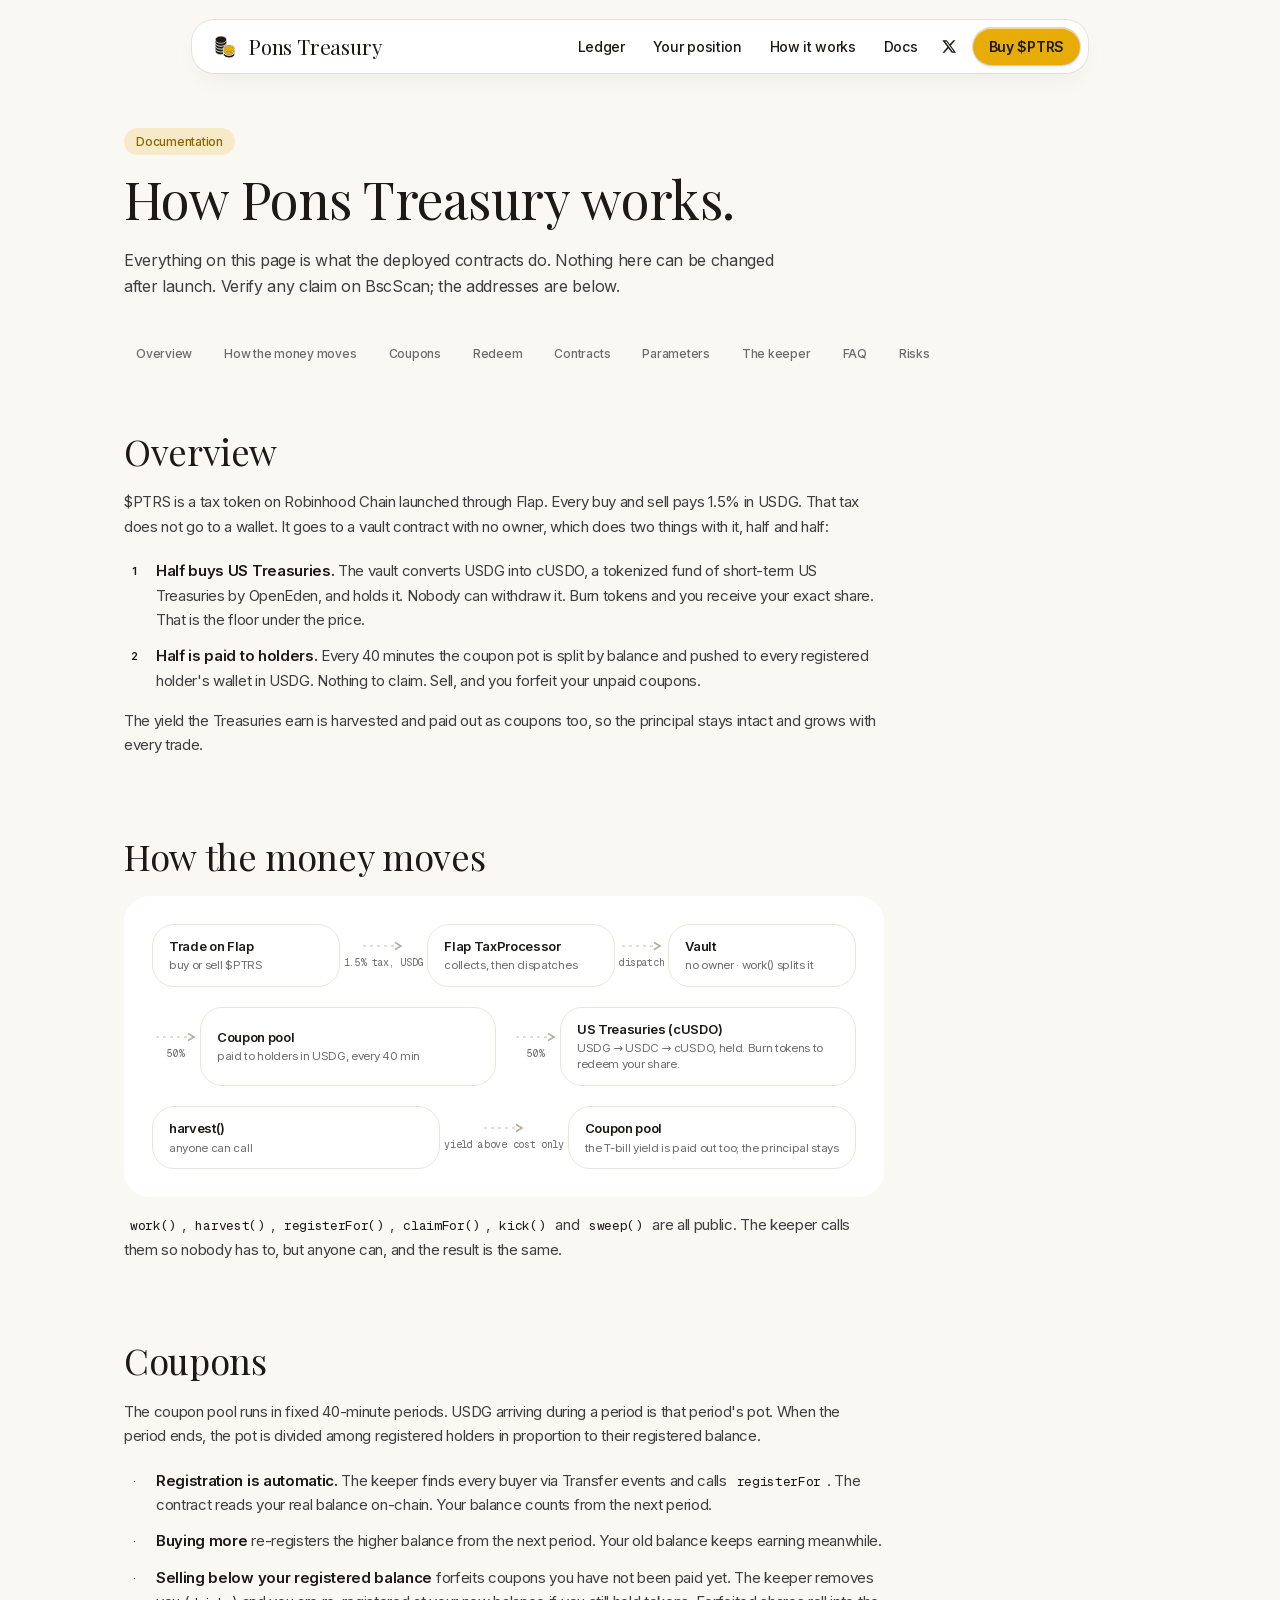
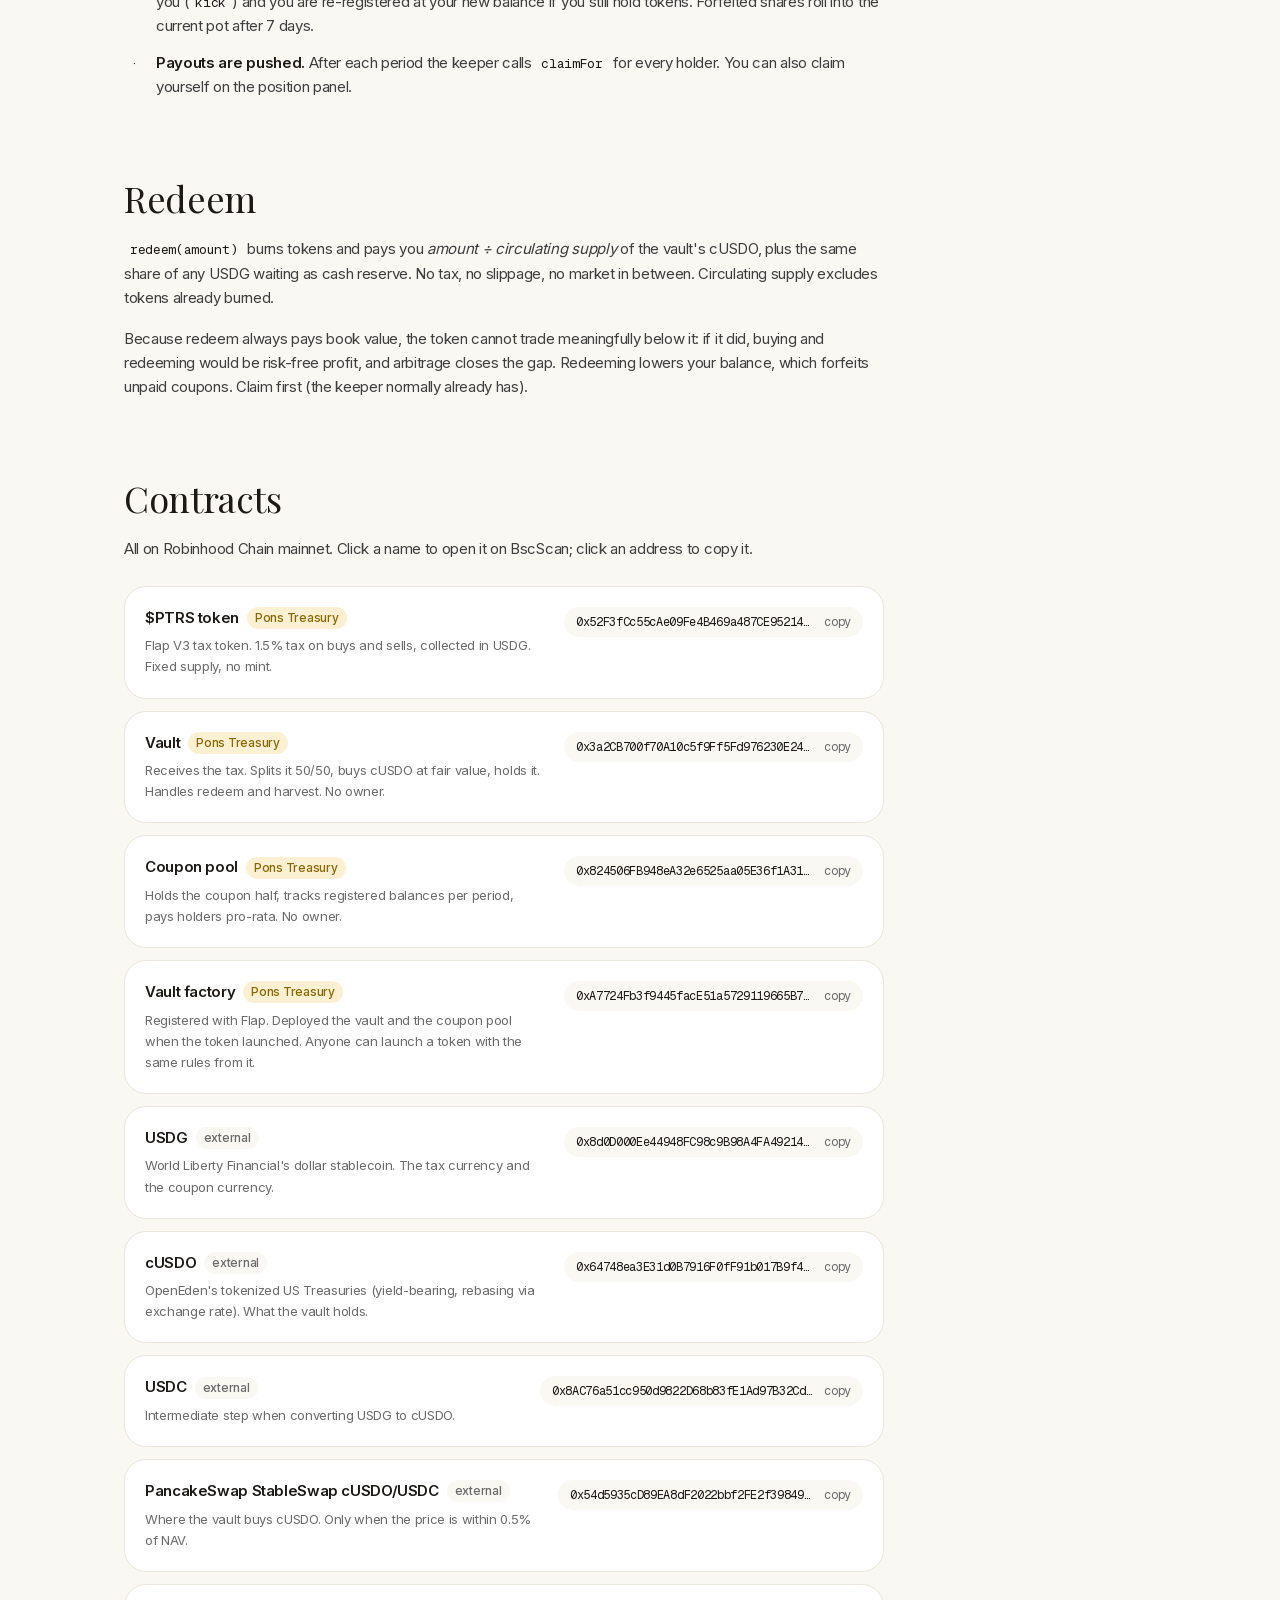
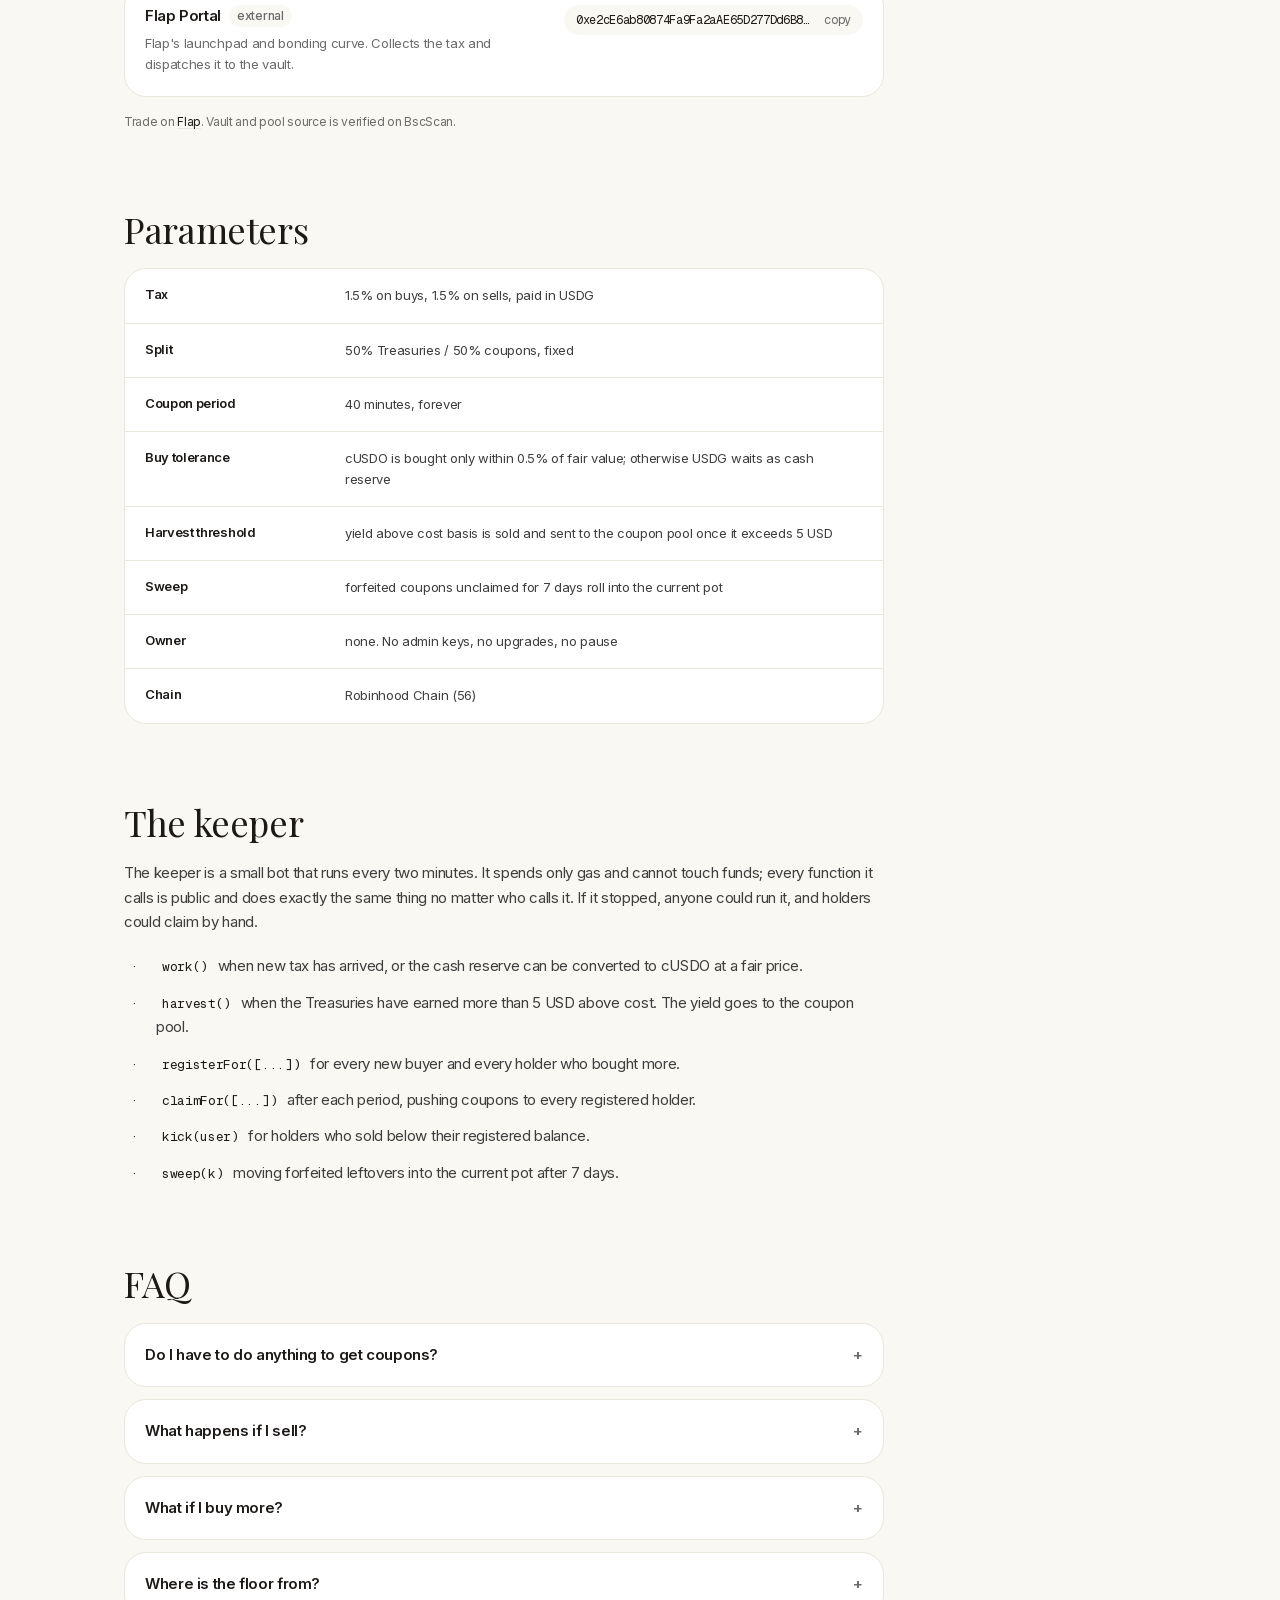
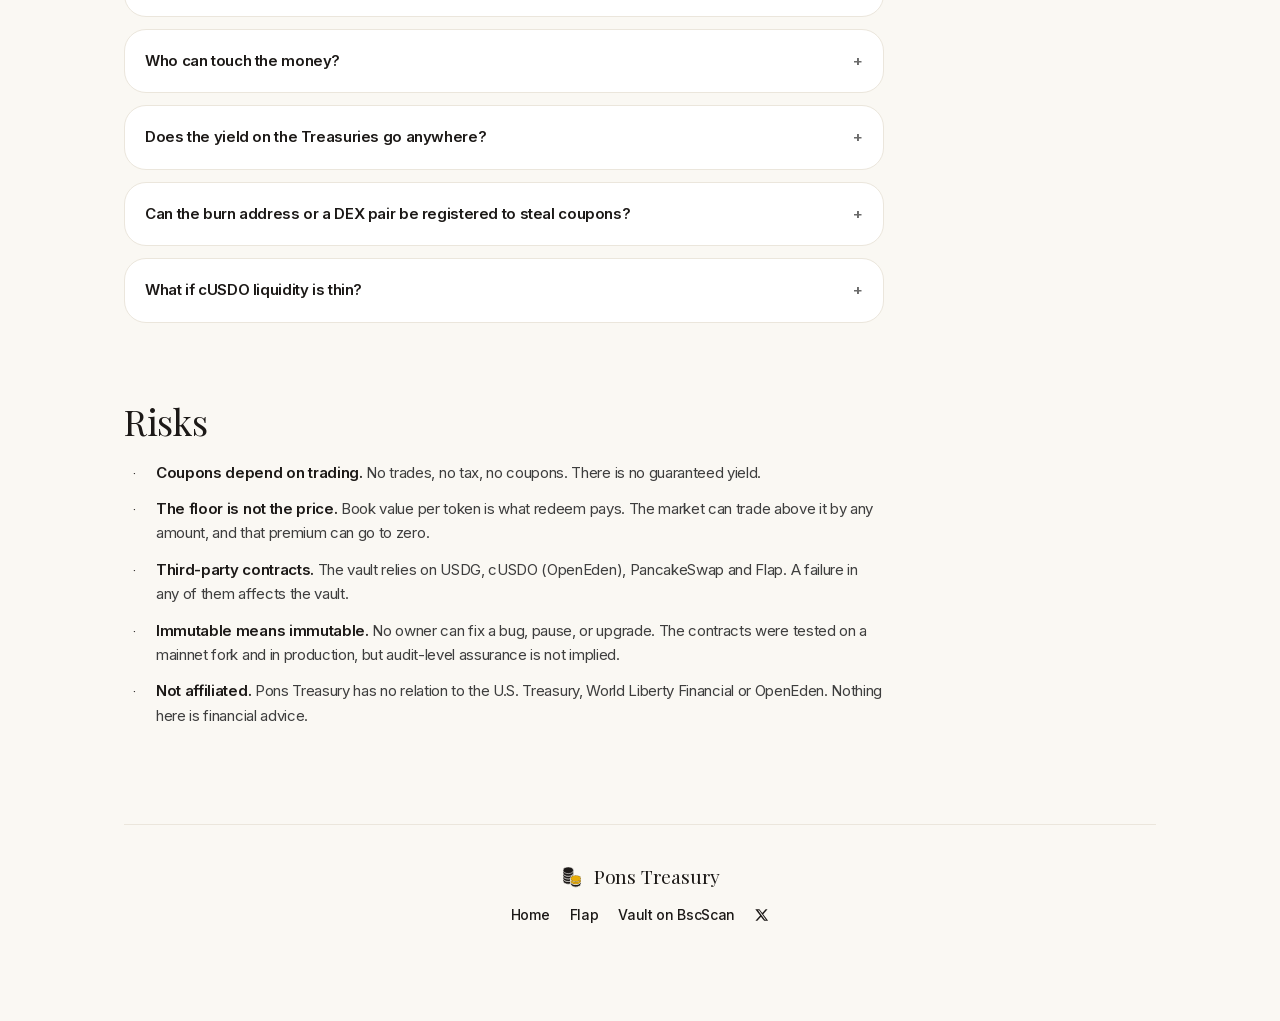
==== commit 215684da: "fix: replace flap.sh link with ponsfamily.com and thoroughly replace all uppercase TREASURY with PTR" ====
--- a/docs/index.html
+++ b/docs/index.html
@@ -1,2 +1,2 @@
-<!DOCTYPE html><!--1zihQILitNNSWlpEL9hOI--><html lang="en" class="__variable_37ef13 __variable_86bf0d __variable_d7bf65"><head><meta charSet="utf-8"/><meta name="viewport" content="width=device-width, initial-scale=1"/><link rel="preload" href="/_next/static/media/2709857960ef4384-s.p.woff2" as="font" crossorigin="" type="font/woff2"/><link rel="preload" href="/_next/static/media/5c1dcbfbff27328a-s.p.woff2" as="font" crossorigin="" type="font/woff2"/><link rel="preload" href="/_next/static/media/7d4881bb7e1bf84d-s.p.woff2" as="font" crossorigin="" type="font/woff2"/><link rel="preload" href="/_next/static/media/e4af272ccee01ff0-s.p.woff2" as="font" crossorigin="" type="font/woff2"/><link rel="stylesheet" href="/_next/static/css/0ded4f771a18348a.css?dpl=dpl_14aW1YrJEC6GzRxB1dSomggWe7cq" data-precedence="next"/><link rel="preload" as="script" fetchPriority="low" href="/_next/static/chunks/webpack-d6f3662bbb443ad3.js?dpl=dpl_14aW1YrJEC6GzRxB1dSomggWe7cq"/><script src="/_next/static/chunks/4bd1b696-c023c6e3521b1417.js?dpl=dpl_14aW1YrJEC6GzRxB1dSomggWe7cq" async=""></script><script src="/_next/static/chunks/255-93b9ec04c5774136.js?dpl=dpl_14aW1YrJEC6GzRxB1dSomggWe7cq" async=""></script><script src="/_next/static/chunks/main-app-f9b5d20365cb8be2.js?dpl=dpl_14aW1YrJEC6GzRxB1dSomggWe7cq" async=""></script><script src="/_next/static/chunks/app/docs/page-9880df7b3184a8dd.js?dpl=dpl_14aW1YrJEC6GzRxB1dSomggWe7cq" async=""></script><meta name="next-size-adjust" content=""/><title>Docs · Pons Treasury</title><meta name="description" content="How $PTRS works: the tax, the 50/50 split, US Treasuries, coupons, redeem, and every contract address."/><meta property="og:title" content="Pons Treasury: a coin backed by US Treasuries"/><meta property="og:description" content="Every trade of $PTRS pays a small tax in USDG. Half buys tokenized US Treasuries that back the coin; burn to redeem your share. Half is paid to holders as a USDG coupon every 40 minutes. On Robinhood Chain, no owner."/><meta property="og:url" content="https://ponstreasury.capital"/><meta property="og:site_name" content="Pons Treasury"/><meta property="og:image" content="https://ponstreasury.capital/og.png"/><meta property="og:image:width" content="1200"/><meta property="og:image:height" content="630"/><meta property="og:image:alt" content="Pons Treasury: a coin backed by US Treasuries"/><meta property="og:type" content="website"/><meta name="twitter:card" content="summary_large_image"/><meta name="twitter:title" content="Pons Treasury: a coin backed by US Treasuries"/><meta name="twitter:description" content="Every trade of $PTRS pays a small tax in USDG. Half buys tokenized US Treasuries that back the coin; burn to redeem your share. Half is paid to holders as a USDG coupon every 40 minutes. On Robinhood Chain, no owner."/><meta name="twitter:image" content="https://ponstreasury.capital/og.png"/><link rel="icon" href="/icon.png?646793028f33bb9f" type="image/png" sizes="256x256"/><link rel="apple-touch-icon" href="/apple-icon.png?3382817257ef88e6" type="image/png" sizes="180x180"/><script src="/_next/static/chunks/polyfills-42372ed130431b0a.js?dpl=dpl_14aW1YrJEC6GzRxB1dSomggWe7cq" noModule=""></script></head><body class="min-h-screen bg-mist text-graphite"><div hidden=""><!--$--><!--/$--></div><header class="fixed inset-x-0 top-4 z-50 flex justify-center px-3 sm:top-5 sm:px-4"><nav class="nav-capsule flex w-full max-w-4xl items-center justify-between gap-3 overflow-hidden py-2 pl-4 pr-2 sm:pl-5"><a href="/" class="flex shrink-0 items-center" aria-label="Pons Treasury"><span class="flex items-center gap-2.5"><svg width="26" height="26" viewBox="0 0 64 64" aria-hidden="true"><mask id="_R_1bb_" maskUnits="userSpaceOnUse" x="0" y="0" width="64" height="64"><g transform="translate(32 32) scale(1) translate(-32 -32)"><g><path d="M8 35v7a14 9 0 0 0 28 0v-7Z" fill="#fff" stroke="#000" stroke-width="1.6" stroke-linejoin="round"></path><ellipse cx="22" cy="35" rx="14" ry="9" fill="#fff" stroke="#000" stroke-width="1.6"></ellipse></g><g><path d="M8 28v7a14 9 0 0 0 28 0v-7Z" fill="#fff" stroke="#000" stroke-width="1.6" stroke-linejoin="round"></path><ellipse cx="22" cy="28" rx="14" ry="9" fill="#fff" stroke="#000" stroke-width="1.6"></ellipse></g><g><path d="M8 21v7a14 9 0 0 0 28 0v-7Z" fill="#fff" stroke="#000" stroke-width="1.6" stroke-linejoin="round"></path><ellipse cx="22" cy="21" rx="14" ry="9" fill="#fff" stroke="#000" stroke-width="1.6"></ellipse></g><g><path d="M8 14v7a14 9 0 0 0 28 0v-7Z" fill="#fff" stroke="#000" stroke-width="1.6" stroke-linejoin="round"></path><ellipse cx="22" cy="14" rx="14" ry="9" fill="#fff" stroke="#000" stroke-width="1.6"></ellipse></g><g><path d="M28 43v7a14 9 0 0 0 28 0v-7Z" fill="#fff" stroke="#000" stroke-width="2.2" stroke-linejoin="round"></path><ellipse cx="42" cy="43" rx="14" ry="9" fill="#fff" stroke="#000" stroke-width="2.2"></ellipse></g><g><path d="M28 36v7a14 9 0 0 0 28 0v-7Z" fill="#fff" stroke="#000" stroke-width="2.2" stroke-linejoin="round"></path><ellipse cx="42" cy="36" rx="14" ry="9" fill="#fff" stroke="#000" stroke-width="2.2"></ellipse></g></g></mask><mask id="_R_1bbH1_" maskUnits="userSpaceOnUse" x="0" y="0" width="64" height="64"><g transform="translate(32 32) scale(1) translate(-32 -32)"><g><path d="M28 36v7a14 9 0 0 0 28 0v-7Z" fill="#fff" stroke="#000" stroke-width="2.2" stroke-linejoin="round"></path><ellipse cx="42" cy="36" rx="14" ry="9" fill="#fff" stroke="#000" stroke-width="2.2"></ellipse></g></g></mask><rect width="64" height="64" fill="#1C1917" mask="url(#_R_1bb_)"></rect><rect width="64" height="64" fill="#E7AC08" mask="url(#_R_1bbH1_)"></rect></svg><span class="display whitespace-nowrap" style="font-size:20.8px;line-height:1;color:#1C1917">Pons Treasury</span></span></a><div class="flex shrink-0 items-center gap-0.5 sm:gap-1"><a href="/#ledger" class="hidden rounded-full px-3 py-1.5 text-sm font-medium whitespace-nowrap text-ink transition-opacity hover:opacity-60 sm:block">Ledger</a><a href="/#position" class="hidden rounded-full px-3 py-1.5 text-sm font-medium whitespace-nowrap text-ink transition-opacity hover:opacity-60 sm:block">Your position</a><a href="/#how" class="hidden rounded-full px-3 py-1.5 text-sm font-medium whitespace-nowrap text-ink transition-opacity hover:opacity-60 md:block">How it works</a><a href="/docs" class="rounded-full px-3 py-1.5 text-sm font-medium whitespace-nowrap text-ink transition-opacity hover:opacity-60">Docs</a><a href="https://x.com/ponstreasurybsc" target="_blank" rel="noopener noreferrer" aria-label="Pons Treasury on X" class="rounded-full p-2 text-ink transition-opacity hover:opacity-60"><svg viewBox="0 0 24 24" fill="currentColor" class="h-[15px] w-[15px]" aria-hidden="true"><path d="M18.244 2H21.5l-7.5 8.57L22.5 22h-6.9l-5.4-7.06L4.03 22H.77l8.02-9.17L.5 2h7.07l4.88 6.45L18.24 2Zm-1.21 18h1.8L7.05 3.9H5.12L17.03 20Z"></path></svg></a><a href="https://flap.sh/bnb/0x52F3fCc55cAe09Fe4B469a487CE95214d03a7777" target="_blank" rel="noopener noreferrer" class="btn-gold ml-1 shrink-0 px-4 py-2 whitespace-nowrap"><span class="sm:hidden">Buy</span><span class="hidden sm:inline">Buy $PTRS</span></a></div></nav></header><main><div class="mx-auto w-full max-w-[1080px] px-6 pb-24 pt-32"><header class="max-w-[680px]"><span class="badge-gold px-3 py-1.5">Documentation</span><h1 class="display mt-5 text-4xl sm:text-[52px]">How <!-- -->Pons Treasury<!-- --> works.</h1><p class="mt-5 text-base leading-relaxed text-graphite">Everything on this page is what the deployed contracts do. Nothing here can be changed after launch. Verify any claim on BscScan; the addresses are below.</p></header><nav class="mt-10 flex flex-wrap gap-2"><a href="#overview" class="badge px-3 py-1.5 transition-colors hover:bg-line">Overview</a><a href="#flow" class="badge px-3 py-1.5 transition-colors hover:bg-line">How the money moves</a><a href="#coupons" class="badge px-3 py-1.5 transition-colors hover:bg-line">Coupons</a><a href="#redeem" class="badge px-3 py-1.5 transition-colors hover:bg-line">Redeem</a><a href="#contracts" class="badge px-3 py-1.5 transition-colors hover:bg-line">Contracts</a><a href="#parameters" class="badge px-3 py-1.5 transition-colors hover:bg-line">Parameters</a><a href="#keeper" class="badge px-3 py-1.5 transition-colors hover:bg-line">The keeper</a><a href="#faq" class="badge px-3 py-1.5 transition-colors hover:bg-line">FAQ</a><a href="#risks" class="badge px-3 py-1.5 transition-colors hover:bg-line">Risks</a></nav><div class="mt-16 flex flex-col gap-20"><section id="overview" class="scroll-mt-28"><h2 class="display text-3xl sm:text-[36px]">Overview</h2><div class="mt-5 max-w-[760px]"><p class="mt-4 text-[15px] leading-relaxed text-graphite first:mt-0 [&amp;_code]:mono [&amp;_code]:rounded [&amp;_code]:bg-mist [&amp;_code]:px-1.5 [&amp;_code]:py-0.5 [&amp;_code]:text-[13px] [&amp;_code]:text-ink">$<!-- -->TREASURY<!-- --> is a tax token on Robinhood Chain launched through Flap. Every buy and sell pays 1.5% in USDG. That tax does not go to a wallet. It goes to a vault contract with no owner, which does two things with it, half and half:</p><ol class="mt-5 flex flex-col gap-3"><li class="flex gap-3 text-[15px] leading-relaxed text-graphite [&amp;_code]:mono [&amp;_code]:rounded [&amp;_code]:bg-mist [&amp;_code]:px-1.5 [&amp;_code]:py-0.5 [&amp;_code]:text-[13px] [&amp;_code]:text-ink [&amp;_b]:text-ink"><span class="mt-[3px] flex h-5 w-5 shrink-0 items-center justify-center rounded-full bg-mist text-[11px] font-semibold text-ink">1</span><span><b>Half buys US Treasuries.</b> The vault converts USDG into cUSDO, a tokenized fund of short-term US Treasuries by OpenEden, and holds it. Nobody can withdraw it. Burn tokens and you receive your exact share. That is the floor under the price.</span></li><li class="flex gap-3 text-[15px] leading-relaxed text-graphite [&amp;_code]:mono [&amp;_code]:rounded [&amp;_code]:bg-mist [&amp;_code]:px-1.5 [&amp;_code]:py-0.5 [&amp;_code]:text-[13px] [&amp;_code]:text-ink [&amp;_b]:text-ink"><span class="mt-[3px] flex h-5 w-5 shrink-0 items-center justify-center rounded-full bg-mist text-[11px] font-semibold text-ink">2</span><span><b>Half is paid to holders.</b> Every 40 minutes the coupon pot is split by balance and pushed to every registered holder&#x27;s wallet in USDG. Nothing to claim. Sell, and you forfeit your unpaid coupons.</span></li></ol><p class="mt-4 text-[15px] leading-relaxed text-graphite first:mt-0 [&amp;_code]:mono [&amp;_code]:rounded [&amp;_code]:bg-mist [&amp;_code]:px-1.5 [&amp;_code]:py-0.5 [&amp;_code]:text-[13px] [&amp;_code]:text-ink">The yield the Treasuries earn is harvested and paid out as coupons too, so the principal stays intact and grows with every trade.</p></div></section><section id="flow" class="scroll-mt-28"><h2 class="display text-3xl sm:text-[36px]">How the money moves</h2><div class="mt-5 max-w-[760px]"><div class="card flex flex-col gap-5 p-5 sm:p-7"><div class="grid grid-cols-1 items-stretch sm:grid-cols-[1fr_auto_1fr_auto_1fr]"><div class="card-line flex min-w-0 flex-col justify-center px-4 py-3 "><p class="text-[13px] font-semibold tracking-tight text-ink">Trade on Flap</p><p class="mt-0.5 text-[11.5px] leading-snug text-smoke">buy or sell $PTRS</p></div><div class="flex items-center justify-center gap-2 px-1 py-1.5 sm:flex-col sm:gap-1 sm:py-0"><svg width="40" height="10" viewBox="0 0 40 10" fill="none" aria-hidden="true" class="hidden sm:block"><path d="M0 5h34" stroke="#d9d3c6" stroke-width="1.5" stroke-dasharray="3 4"></path><path d="M32 1.5 38 5l-6 3.5" stroke="#b3ac9d" stroke-width="1.5"></path></svg><svg width="10" height="26" viewBox="0 0 10 26" fill="none" aria-hidden="true" class="sm:hidden"><path d="M5 0v20" stroke="#d9d3c6" stroke-width="1.5" stroke-dasharray="3 4"></path><path d="M1.5 18 5 24l3.5-6" stroke="#b3ac9d" stroke-width="1.5"></path></svg><span class="mono whitespace-nowrap text-[10px] text-smoke">1.5% tax, USDG</span></div><div class="card-line flex min-w-0 flex-col justify-center px-4 py-3 "><p class="text-[13px] font-semibold tracking-tight text-ink">Flap TaxProcessor</p><p class="mt-0.5 text-[11.5px] leading-snug text-smoke">collects, then dispatches</p></div><div class="flex items-center justify-center gap-2 px-1 py-1.5 sm:flex-col sm:gap-1 sm:py-0"><svg width="40" height="10" viewBox="0 0 40 10" fill="none" aria-hidden="true" class="hidden sm:block"><path d="M0 5h34" stroke="#d9d3c6" stroke-width="1.5" stroke-dasharray="3 4"></path><path d="M32 1.5 38 5l-6 3.5" stroke="#b3ac9d" stroke-width="1.5"></path></svg><svg width="10" height="26" viewBox="0 0 10 26" fill="none" aria-hidden="true" class="sm:hidden"><path d="M5 0v20" stroke="#d9d3c6" stroke-width="1.5" stroke-dasharray="3 4"></path><path d="M1.5 18 5 24l3.5-6" stroke="#b3ac9d" stroke-width="1.5"></path></svg><span class="mono whitespace-nowrap text-[10px] text-smoke">dispatch</span></div><div class="card-line flex min-w-0 flex-col justify-center px-4 py-3 border-gold/40 bg-[rgba(231,172,8,0.08)]"><p class="text-[13px] font-semibold tracking-tight text-ink">Vault</p><p class="mt-0.5 text-[11.5px] leading-snug text-smoke">no owner · work() splits it</p></div></div><div class="grid grid-cols-1 gap-3 sm:grid-cols-2 sm:gap-4"><div class="grid grid-cols-1 items-stretch sm:grid-cols-[auto_1fr]"><div class="flex items-center justify-center gap-2 px-1 py-1.5 sm:flex-col sm:gap-1 sm:py-0"><svg width="40" height="10" viewBox="0 0 40 10" fill="none" aria-hidden="true" class="hidden sm:block"><path d="M0 5h34" stroke="#d9d3c6" stroke-width="1.5" stroke-dasharray="3 4"></path><path d="M32 1.5 38 5l-6 3.5" stroke="#b3ac9d" stroke-width="1.5"></path></svg><svg width="10" height="26" viewBox="0 0 10 26" fill="none" aria-hidden="true" class="sm:hidden"><path d="M5 0v20" stroke="#d9d3c6" stroke-width="1.5" stroke-dasharray="3 4"></path><path d="M1.5 18 5 24l3.5-6" stroke="#b3ac9d" stroke-width="1.5"></path></svg><span class="mono whitespace-nowrap text-[10px] text-smoke">50%</span></div><div class="card-line flex min-w-0 flex-col justify-center px-4 py-3 "><p class="text-[13px] font-semibold tracking-tight text-ink">Coupon pool</p><p class="mt-0.5 text-[11.5px] leading-snug text-smoke">paid to holders in USDG, every 40 min</p></div></div><div class="grid grid-cols-1 items-stretch sm:grid-cols-[auto_1fr]"><div class="flex items-center justify-center gap-2 px-1 py-1.5 sm:flex-col sm:gap-1 sm:py-0"><svg width="40" height="10" viewBox="0 0 40 10" fill="none" aria-hidden="true" class="hidden sm:block"><path d="M0 5h34" stroke="#d9d3c6" stroke-width="1.5" stroke-dasharray="3 4"></path><path d="M32 1.5 38 5l-6 3.5" stroke="#b3ac9d" stroke-width="1.5"></path></svg><svg width="10" height="26" viewBox="0 0 10 26" fill="none" aria-hidden="true" class="sm:hidden"><path d="M5 0v20" stroke="#d9d3c6" stroke-width="1.5" stroke-dasharray="3 4"></path><path d="M1.5 18 5 24l3.5-6" stroke="#b3ac9d" stroke-width="1.5"></path></svg><span class="mono whitespace-nowrap text-[10px] text-smoke">50%</span></div><div class="card-line flex min-w-0 flex-col justify-center px-4 py-3 "><p class="text-[13px] font-semibold tracking-tight text-ink">US Treasuries (cUSDO)</p><p class="mt-0.5 text-[11.5px] leading-snug text-smoke">USDG → USDC → cUSDO, held. Burn tokens to redeem your share.</p></div></div></div><div class="grid grid-cols-1 items-stretch sm:grid-cols-[1fr_auto_1fr]"><div class="card-line flex min-w-0 flex-col justify-center px-4 py-3 "><p class="text-[13px] font-semibold tracking-tight text-ink">harvest()</p><p class="mt-0.5 text-[11.5px] leading-snug text-smoke">anyone can call</p></div><div class="flex items-center justify-center gap-2 px-1 py-1.5 sm:flex-col sm:gap-1 sm:py-0"><svg width="40" height="10" viewBox="0 0 40 10" fill="none" aria-hidden="true" class="hidden sm:block"><path d="M0 5h34" stroke="#d9d3c6" stroke-width="1.5" stroke-dasharray="3 4"></path><path d="M32 1.5 38 5l-6 3.5" stroke="#b3ac9d" stroke-width="1.5"></path></svg><svg width="10" height="26" viewBox="0 0 10 26" fill="none" aria-hidden="true" class="sm:hidden"><path d="M5 0v20" stroke="#d9d3c6" stroke-width="1.5" stroke-dasharray="3 4"></path><path d="M1.5 18 5 24l3.5-6" stroke="#b3ac9d" stroke-width="1.5"></path></svg><span class="mono whitespace-nowrap text-[10px] text-smoke">yield above cost only</span></div><div class="card-line flex min-w-0 flex-col justify-center px-4 py-3 "><p class="text-[13px] font-semibold tracking-tight text-ink">Coupon pool</p><p class="mt-0.5 text-[11.5px] leading-snug text-smoke">the T-bill yield is paid out too; the principal stays</p></div></div></div><p class="mt-4 text-[15px] leading-relaxed text-graphite first:mt-0 [&amp;_code]:mono [&amp;_code]:rounded [&amp;_code]:bg-mist [&amp;_code]:px-1.5 [&amp;_code]:py-0.5 [&amp;_code]:text-[13px] [&amp;_code]:text-ink"><code>work()</code>, <code>harvest()</code>, <code>registerFor()</code>, <code>claimFor()</code>, <code>kick()</code> and<!-- --> <code>sweep()</code> are all public. The keeper calls them so nobody has to, but anyone can, and the result is the same.</p></div></section><section id="coupons" class="scroll-mt-28"><h2 class="display text-3xl sm:text-[36px]">Coupons</h2><div class="mt-5 max-w-[760px]"><p class="mt-4 text-[15px] leading-relaxed text-graphite first:mt-0 [&amp;_code]:mono [&amp;_code]:rounded [&amp;_code]:bg-mist [&amp;_code]:px-1.5 [&amp;_code]:py-0.5 [&amp;_code]:text-[13px] [&amp;_code]:text-ink">The coupon pool runs in fixed 40-minute periods. USDG arriving during a period is that period&#x27;s pot. When the period ends, the pot is divided among registered holders in proportion to their registered balance.</p><ul class="mt-5 flex flex-col gap-3"><li class="flex gap-3 text-[15px] leading-relaxed text-graphite [&amp;_code]:mono [&amp;_code]:rounded [&amp;_code]:bg-mist [&amp;_code]:px-1.5 [&amp;_code]:py-0.5 [&amp;_code]:text-[13px] [&amp;_code]:text-ink [&amp;_b]:text-ink"><span class="mt-[3px] flex h-5 w-5 shrink-0 items-center justify-center rounded-full bg-mist text-[11px] font-semibold text-ink">·</span><span><b>Registration is automatic.</b> The keeper finds every buyer via Transfer events and calls <code>registerFor</code>. The contract reads your real balance on-chain. Your balance counts from the next period.</span></li><li class="flex gap-3 text-[15px] leading-relaxed text-graphite [&amp;_code]:mono [&amp;_code]:rounded [&amp;_code]:bg-mist [&amp;_code]:px-1.5 [&amp;_code]:py-0.5 [&amp;_code]:text-[13px] [&amp;_code]:text-ink [&amp;_b]:text-ink"><span class="mt-[3px] flex h-5 w-5 shrink-0 items-center justify-center rounded-full bg-mist text-[11px] font-semibold text-ink">·</span><span><b>Buying more</b> re-registers the higher balance from the next period. Your old balance keeps earning meanwhile.</span></li><li class="flex gap-3 text-[15px] leading-relaxed text-graphite [&amp;_code]:mono [&amp;_code]:rounded [&amp;_code]:bg-mist [&amp;_code]:px-1.5 [&amp;_code]:py-0.5 [&amp;_code]:text-[13px] [&amp;_code]:text-ink [&amp;_b]:text-ink"><span class="mt-[3px] flex h-5 w-5 shrink-0 items-center justify-center rounded-full bg-mist text-[11px] font-semibold text-ink">·</span><span><b>Selling below your registered balance</b> forfeits coupons you have not been paid yet. The keeper removes you (<code>kick</code>) and you are re-registered at your new balance if you still hold tokens. Forfeited shares roll into the current pot after 7 days.</span></li><li class="flex gap-3 text-[15px] leading-relaxed text-graphite [&amp;_code]:mono [&amp;_code]:rounded [&amp;_code]:bg-mist [&amp;_code]:px-1.5 [&amp;_code]:py-0.5 [&amp;_code]:text-[13px] [&amp;_code]:text-ink [&amp;_b]:text-ink"><span class="mt-[3px] flex h-5 w-5 shrink-0 items-center justify-center rounded-full bg-mist text-[11px] font-semibold text-ink">·</span><span><b>Payouts are pushed.</b> After each period the keeper calls <code>claimFor</code> for every holder. You can also claim yourself on the <a href="/#position">position panel</a>.</span></li></ul></div></section><section id="redeem" class="scroll-mt-28"><h2 class="display text-3xl sm:text-[36px]">Redeem</h2><div class="mt-5 max-w-[760px]"><p class="mt-4 text-[15px] leading-relaxed text-graphite first:mt-0 [&amp;_code]:mono [&amp;_code]:rounded [&amp;_code]:bg-mist [&amp;_code]:px-1.5 [&amp;_code]:py-0.5 [&amp;_code]:text-[13px] [&amp;_code]:text-ink"><code>redeem(amount)</code> burns tokens and pays you <i>amount ÷ circulating supply</i> of the vault&#x27;s cUSDO, plus the same share of any USDG waiting as cash reserve. No tax, no slippage, no market in between. Circulating supply excludes tokens already burned.</p><p class="mt-4 text-[15px] leading-relaxed text-graphite first:mt-0 [&amp;_code]:mono [&amp;_code]:rounded [&amp;_code]:bg-mist [&amp;_code]:px-1.5 [&amp;_code]:py-0.5 [&amp;_code]:text-[13px] [&amp;_code]:text-ink">Because redeem always pays book value, the token cannot trade meaningfully below it: if it did, buying and redeeming would be risk-free profit, and arbitrage closes the gap. Redeeming lowers your balance, which forfeits unpaid coupons. Claim first (the keeper normally already has).</p></div></section><section id="contracts" class="scroll-mt-28"><h2 class="display text-3xl sm:text-[36px]">Contracts</h2><div class="mt-5 max-w-[760px]"><p class="mt-4 text-[15px] leading-relaxed text-graphite first:mt-0 [&amp;_code]:mono [&amp;_code]:rounded [&amp;_code]:bg-mist [&amp;_code]:px-1.5 [&amp;_code]:py-0.5 [&amp;_code]:text-[13px] [&amp;_code]:text-ink">All on Robinhood Chain mainnet. Click a name to open it on BscScan; click an address to copy it.</p><div class="mt-6 flex flex-col gap-3"><div class="card-line flex flex-col gap-3 p-5 sm:flex-row sm:items-start sm:justify-between sm:gap-6"><div class="min-w-0 sm:max-w-[55%]"><div class="flex flex-wrap items-center gap-2"><a href="https://bscscan.com/address/0x52F3fCc55cAe09Fe4B469a487CE95214d03a7777" target="_blank" rel="noopener noreferrer" class="text-[15px] font-semibold tracking-tight text-ink hover:opacity-60">$PTRS token</a><span class="badge-gold px-2 py-0.5 text-[10px]">Pons Treasury</span></div><p class="mt-1.5 text-[13px] leading-relaxed text-smoke">Flap V3 tax token. 1.5% tax on buys and sells, collected in USDG. Fixed supply, no mint.</p></div><div class="min-w-0 sm:max-w-[45%]"><button type="button" class="mono inline-flex max-w-full items-center gap-2 rounded-full bg-mist px-3 py-1.5 text-[12px] text-ink transition-colors hover:bg-line" title="Copy address"><span class="truncate">0x52F3fCc55cAe09Fe4B469a487CE95214d03a7777</span><span class="shrink-0 text-smoke">copy</span></button></div></div><div class="card-line flex flex-col gap-3 p-5 sm:flex-row sm:items-start sm:justify-between sm:gap-6"><div class="min-w-0 sm:max-w-[55%]"><div class="flex flex-wrap items-center gap-2"><a href="https://bscscan.com/address/0x3a2CB700f70A10c5f9Ff5Fd976230E2477d640C1" target="_blank" rel="noopener noreferrer" class="text-[15px] font-semibold tracking-tight text-ink hover:opacity-60">Vault</a><span class="badge-gold px-2 py-0.5 text-[10px]">Pons Treasury</span></div><p class="mt-1.5 text-[13px] leading-relaxed text-smoke">Receives the tax. Splits it 50/50, buys cUSDO at fair value, holds it. Handles redeem and harvest. No owner.</p></div><div class="min-w-0 sm:max-w-[45%]"><button type="button" class="mono inline-flex max-w-full items-center gap-2 rounded-full bg-mist px-3 py-1.5 text-[12px] text-ink transition-colors hover:bg-line" title="Copy address"><span class="truncate">0x3a2CB700f70A10c5f9Ff5Fd976230E2477d640C1</span><span class="shrink-0 text-smoke">copy</span></button></div></div><div class="card-line flex flex-col gap-3 p-5 sm:flex-row sm:items-start sm:justify-between sm:gap-6"><div class="min-w-0 sm:max-w-[55%]"><div class="flex flex-wrap items-center gap-2"><a href="https://bscscan.com/address/0x824506FB948eA32e6525aa05E36f1A31c71C5437" target="_blank" rel="noopener noreferrer" class="text-[15px] font-semibold tracking-tight text-ink hover:opacity-60">Coupon pool</a><span class="badge-gold px-2 py-0.5 text-[10px]">Pons Treasury</span></div><p class="mt-1.5 text-[13px] leading-relaxed text-smoke">Holds the coupon half, tracks registered balances per period, pays holders pro-rata. No owner.</p></div><div class="min-w-0 sm:max-w-[45%]"><button type="button" class="mono inline-flex max-w-full items-center gap-2 rounded-full bg-mist px-3 py-1.5 text-[12px] text-ink transition-colors hover:bg-line" title="Copy address"><span class="truncate">0x824506FB948eA32e6525aa05E36f1A31c71C5437</span><span class="shrink-0 text-smoke">copy</span></button></div></div><div class="card-line flex flex-col gap-3 p-5 sm:flex-row sm:items-start sm:justify-between sm:gap-6"><div class="min-w-0 sm:max-w-[55%]"><div class="flex flex-wrap items-center gap-2"><a href="https://bscscan.com/address/0xA7724Fb3f9445facE51a5729119665B771f52fEc" target="_blank" rel="noopener noreferrer" class="text-[15px] font-semibold tracking-tight text-ink hover:opacity-60">Vault factory</a><span class="badge-gold px-2 py-0.5 text-[10px]">Pons Treasury</span></div><p class="mt-1.5 text-[13px] leading-relaxed text-smoke">Registered with Flap. Deployed the vault and the coupon pool when the token launched. Anyone can launch a token with the same rules from it.</p></div><div class="min-w-0 sm:max-w-[45%]"><button type="button" class="mono inline-flex max-w-full items-center gap-2 rounded-full bg-mist px-3 py-1.5 text-[12px] text-ink transition-colors hover:bg-line" title="Copy address"><span class="truncate">0xA7724Fb3f9445facE51a5729119665B771f52fEc</span><span class="shrink-0 text-smoke">copy</span></button></div></div><div class="card-line flex flex-col gap-3 p-5 sm:flex-row sm:items-start sm:justify-between sm:gap-6"><div class="min-w-0 sm:max-w-[55%]"><div class="flex flex-wrap items-center gap-2"><a href="https://bscscan.com/address/0x8d0D000Ee44948FC98c9B98A4FA4921476f08B0d" target="_blank" rel="noopener noreferrer" class="text-[15px] font-semibold tracking-tight text-ink hover:opacity-60">USDG</a><span class="badge px-2 py-0.5 text-[10px]">external</span></div><p class="mt-1.5 text-[13px] leading-relaxed text-smoke">World Liberty Financial&#x27;s dollar stablecoin. The tax currency and the coupon currency.</p></div><div class="min-w-0 sm:max-w-[45%]"><button type="button" class="mono inline-flex max-w-full items-center gap-2 rounded-full bg-mist px-3 py-1.5 text-[12px] text-ink transition-colors hover:bg-line" title="Copy address"><span class="truncate">0x8d0D000Ee44948FC98c9B98A4FA4921476f08B0d</span><span class="shrink-0 text-smoke">copy</span></button></div></div><div class="card-line flex flex-col gap-3 p-5 sm:flex-row sm:items-start sm:justify-between sm:gap-6"><div class="min-w-0 sm:max-w-[55%]"><div class="flex flex-wrap items-center gap-2"><a href="https://bscscan.com/address/0x64748ea3E31d0B7916F0fF91b017B9f404DED8eF" target="_blank" rel="noopener noreferrer" class="text-[15px] font-semibold tracking-tight text-ink hover:opacity-60">cUSDO</a><span class="badge px-2 py-0.5 text-[10px]">external</span></div><p class="mt-1.5 text-[13px] leading-relaxed text-smoke">OpenEden&#x27;s tokenized US Treasuries (yield-bearing, rebasing via exchange rate). What the vault holds.</p></div><div class="min-w-0 sm:max-w-[45%]"><button type="button" class="mono inline-flex max-w-full items-center gap-2 rounded-full bg-mist px-3 py-1.5 text-[12px] text-ink transition-colors hover:bg-line" title="Copy address"><span class="truncate">0x64748ea3E31d0B7916F0fF91b017B9f404DED8eF</span><span class="shrink-0 text-smoke">copy</span></button></div></div><div class="card-line flex flex-col gap-3 p-5 sm:flex-row sm:items-start sm:justify-between sm:gap-6"><div class="min-w-0 sm:max-w-[55%]"><div class="flex flex-wrap items-center gap-2"><a href="https://bscscan.com/address/0x8AC76a51cc950d9822D68b83fE1Ad97B32Cd580d" target="_blank" rel="noopener noreferrer" class="text-[15px] font-semibold tracking-tight text-ink hover:opacity-60">USDC</a><span class="badge px-2 py-0.5 text-[10px]">external</span></div><p class="mt-1.5 text-[13px] leading-relaxed text-smoke">Intermediate step when converting USDG to cUSDO.</p></div><div class="min-w-0 sm:max-w-[45%]"><button type="button" class="mono inline-flex max-w-full items-center gap-2 rounded-full bg-mist px-3 py-1.5 text-[12px] text-ink transition-colors hover:bg-line" title="Copy address"><span class="truncate">0x8AC76a51cc950d9822D68b83fE1Ad97B32Cd580d</span><span class="shrink-0 text-smoke">copy</span></button></div></div><div class="card-line flex flex-col gap-3 p-5 sm:flex-row sm:items-start sm:justify-between sm:gap-6"><div class="min-w-0 sm:max-w-[55%]"><div class="flex flex-wrap items-center gap-2"><a href="https://bscscan.com/address/0x54d5935cD89EA8dF2022bbf2FE2f398490b47f67" target="_blank" rel="noopener noreferrer" class="text-[15px] font-semibold tracking-tight text-ink hover:opacity-60">PancakeSwap StableSwap cUSDO/USDC</a><span class="badge px-2 py-0.5 text-[10px]">external</span></div><p class="mt-1.5 text-[13px] leading-relaxed text-smoke">Where the vault buys cUSDO. Only when the price is within 0.5% of NAV.</p></div><div class="min-w-0 sm:max-w-[45%]"><button type="button" class="mono inline-flex max-w-full items-center gap-2 rounded-full bg-mist px-3 py-1.5 text-[12px] text-ink transition-colors hover:bg-line" title="Copy address"><span class="truncate">0x54d5935cD89EA8dF2022bbf2FE2f398490b47f67</span><span class="shrink-0 text-smoke">copy</span></button></div></div><div class="card-line flex flex-col gap-3 p-5 sm:flex-row sm:items-start sm:justify-between sm:gap-6"><div class="min-w-0 sm:max-w-[55%]"><div class="flex flex-wrap items-center gap-2"><a href="https://bscscan.com/address/0xe2cE6ab80874Fa9Fa2aAE65D277Dd6B8e65C9De0" target="_blank" rel="noopener noreferrer" class="text-[15px] font-semibold tracking-tight text-ink hover:opacity-60">Flap Portal</a><span class="badge px-2 py-0.5 text-[10px]">external</span></div><p class="mt-1.5 text-[13px] leading-relaxed text-smoke">Flap&#x27;s launchpad and bonding curve. Collects the tax and dispatches it to the vault.</p></div><div class="min-w-0 sm:max-w-[45%]"><button type="button" class="mono inline-flex max-w-full items-center gap-2 rounded-full bg-mist px-3 py-1.5 text-[12px] text-ink transition-colors hover:bg-line" title="Copy address"><span class="truncate">0xe2cE6ab80874Fa9Fa2aAE65D277Dd6B8e65C9De0</span><span class="shrink-0 text-smoke">copy</span></button></div></div></div><p class="mt-4 text-[12px] text-smoke">Trade on<!-- --> <a href="https://flap.sh/bnb/0x52F3fCc55cAe09Fe4B469a487CE95214d03a7777" target="_blank" rel="noopener noreferrer" class="text-ink underline decoration-line underline-offset-2 hover:opacity-60">Flap</a>. Vault and pool source is verified on BscScan.</p></div></section><section id="parameters" class="scroll-mt-28"><h2 class="display text-3xl sm:text-[36px]">Parameters</h2><div class="mt-5 max-w-[760px]"><div class="card-line divide-y divide-line"><div class="flex flex-col gap-1 px-5 py-4 sm:flex-row sm:gap-6"><span class="w-44 shrink-0 text-[13px] font-semibold text-ink">Tax</span><span class="text-[13px] leading-relaxed text-graphite">1.5% on buys, 1.5% on sells, paid in USDG</span></div><div class="flex flex-col gap-1 px-5 py-4 sm:flex-row sm:gap-6"><span class="w-44 shrink-0 text-[13px] font-semibold text-ink">Split</span><span class="text-[13px] leading-relaxed text-graphite">50% Treasuries / 50% coupons, fixed</span></div><div class="flex flex-col gap-1 px-5 py-4 sm:flex-row sm:gap-6"><span class="w-44 shrink-0 text-[13px] font-semibold text-ink">Coupon period</span><span class="text-[13px] leading-relaxed text-graphite">40 minutes, forever</span></div><div class="flex flex-col gap-1 px-5 py-4 sm:flex-row sm:gap-6"><span class="w-44 shrink-0 text-[13px] font-semibold text-ink">Buy tolerance</span><span class="text-[13px] leading-relaxed text-graphite">cUSDO is bought only within 0.5% of fair value; otherwise USDG waits as cash reserve</span></div><div class="flex flex-col gap-1 px-5 py-4 sm:flex-row sm:gap-6"><span class="w-44 shrink-0 text-[13px] font-semibold text-ink">Harvest threshold</span><span class="text-[13px] leading-relaxed text-graphite">yield above cost basis is sold and sent to the coupon pool once it exceeds 5 USD</span></div><div class="flex flex-col gap-1 px-5 py-4 sm:flex-row sm:gap-6"><span class="w-44 shrink-0 text-[13px] font-semibold text-ink">Sweep</span><span class="text-[13px] leading-relaxed text-graphite">forfeited coupons unclaimed for 7 days roll into the current pot</span></div><div class="flex flex-col gap-1 px-5 py-4 sm:flex-row sm:gap-6"><span class="w-44 shrink-0 text-[13px] font-semibold text-ink">Owner</span><span class="text-[13px] leading-relaxed text-graphite">none. No admin keys, no upgrades, no pause</span></div><div class="flex flex-col gap-1 px-5 py-4 sm:flex-row sm:gap-6"><span class="w-44 shrink-0 text-[13px] font-semibold text-ink">Chain</span><span class="text-[13px] leading-relaxed text-graphite">Robinhood Chain (56)</span></div></div></div></section><section id="keeper" class="scroll-mt-28"><h2 class="display text-3xl sm:text-[36px]">The keeper</h2><div class="mt-5 max-w-[760px]"><p class="mt-4 text-[15px] leading-relaxed text-graphite first:mt-0 [&amp;_code]:mono [&amp;_code]:rounded [&amp;_code]:bg-mist [&amp;_code]:px-1.5 [&amp;_code]:py-0.5 [&amp;_code]:text-[13px] [&amp;_code]:text-ink">The keeper is a small bot that runs every two minutes. It spends only gas and cannot touch funds; every function it calls is public and does exactly the same thing no matter who calls it. If it stopped, anyone could run it, and holders could claim by hand.</p><ul class="mt-5 flex flex-col gap-3"><li class="flex gap-3 text-[15px] leading-relaxed text-graphite [&amp;_code]:mono [&amp;_code]:rounded [&amp;_code]:bg-mist [&amp;_code]:px-1.5 [&amp;_code]:py-0.5 [&amp;_code]:text-[13px] [&amp;_code]:text-ink [&amp;_b]:text-ink"><span class="mt-[3px] flex h-5 w-5 shrink-0 items-center justify-center rounded-full bg-mist text-[11px] font-semibold text-ink">·</span><span><code>work()</code> when new tax has arrived, or the cash reserve can be converted to cUSDO at a fair price.</span></li><li class="flex gap-3 text-[15px] leading-relaxed text-graphite [&amp;_code]:mono [&amp;_code]:rounded [&amp;_code]:bg-mist [&amp;_code]:px-1.5 [&amp;_code]:py-0.5 [&amp;_code]:text-[13px] [&amp;_code]:text-ink [&amp;_b]:text-ink"><span class="mt-[3px] flex h-5 w-5 shrink-0 items-center justify-center rounded-full bg-mist text-[11px] font-semibold text-ink">·</span><span><code>harvest()</code> when the Treasuries have earned more than 5 USD above cost. The yield goes to the coupon pool.</span></li><li class="flex gap-3 text-[15px] leading-relaxed text-graphite [&amp;_code]:mono [&amp;_code]:rounded [&amp;_code]:bg-mist [&amp;_code]:px-1.5 [&amp;_code]:py-0.5 [&amp;_code]:text-[13px] [&amp;_code]:text-ink [&amp;_b]:text-ink"><span class="mt-[3px] flex h-5 w-5 shrink-0 items-center justify-center rounded-full bg-mist text-[11px] font-semibold text-ink">·</span><span><code>registerFor([...])</code> for every new buyer and every holder who bought more.</span></li><li class="flex gap-3 text-[15px] leading-relaxed text-graphite [&amp;_code]:mono [&amp;_code]:rounded [&amp;_code]:bg-mist [&amp;_code]:px-1.5 [&amp;_code]:py-0.5 [&amp;_code]:text-[13px] [&amp;_code]:text-ink [&amp;_b]:text-ink"><span class="mt-[3px] flex h-5 w-5 shrink-0 items-center justify-center rounded-full bg-mist text-[11px] font-semibold text-ink">·</span><span><code>claimFor([...])</code> after each period, pushing coupons to every registered holder.</span></li><li class="flex gap-3 text-[15px] leading-relaxed text-graphite [&amp;_code]:mono [&amp;_code]:rounded [&amp;_code]:bg-mist [&amp;_code]:px-1.5 [&amp;_code]:py-0.5 [&amp;_code]:text-[13px] [&amp;_code]:text-ink [&amp;_b]:text-ink"><span class="mt-[3px] flex h-5 w-5 shrink-0 items-center justify-center rounded-full bg-mist text-[11px] font-semibold text-ink">·</span><span><code>kick(user)</code> for holders who sold below their registered balance.</span></li><li class="flex gap-3 text-[15px] leading-relaxed text-graphite [&amp;_code]:mono [&amp;_code]:rounded [&amp;_code]:bg-mist [&amp;_code]:px-1.5 [&amp;_code]:py-0.5 [&amp;_code]:text-[13px] [&amp;_code]:text-ink [&amp;_b]:text-ink"><span class="mt-[3px] flex h-5 w-5 shrink-0 items-center justify-center rounded-full bg-mist text-[11px] font-semibold text-ink">·</span><span><code>sweep(k)</code> moving forfeited leftovers into the current pot after 7 days.</span></li></ul></div></section><section id="faq" class="scroll-mt-28"><h2 class="display text-3xl sm:text-[36px]">FAQ</h2><div class="mt-5 max-w-[760px]"><div class="flex flex-col gap-3"><details class="card-line group p-5"><summary class="cursor-pointer list-none text-[15px] font-semibold tracking-tight text-ink [&amp;::-webkit-details-marker]:hidden"><span class="flex items-center justify-between gap-4">Do I have to do anything to get coupons?<span class="text-smoke transition-transform group-open:rotate-45">+</span></span></summary><p class="mt-3 text-[14px] leading-relaxed text-graphite">No. When you buy, the keeper registers your balance within minutes. It counts from the next period. Coupons are pushed to your wallet in USDG after each period ends.</p></details><details class="card-line group p-5"><summary class="cursor-pointer list-none text-[15px] font-semibold tracking-tight text-ink [&amp;::-webkit-details-marker]:hidden"><span class="flex items-center justify-between gap-4">What happens if I sell?<span class="text-smoke transition-transform group-open:rotate-45">+</span></span></summary><p class="mt-3 text-[14px] leading-relaxed text-graphite">Selling below your registered balance forfeits your unpaid coupons to the holders who stayed. Coupons for finished periods are usually already in your wallet, so in practice this only bites if you sell within minutes of a period ending. Selling part of your stack and staying above your registered balance is fine.</p></details><details class="card-line group p-5"><summary class="cursor-pointer list-none text-[15px] font-semibold tracking-tight text-ink [&amp;::-webkit-details-marker]:hidden"><span class="flex items-center justify-between gap-4">What if I buy more?<span class="text-smoke transition-transform group-open:rotate-45">+</span></span></summary><p class="mt-3 text-[14px] leading-relaxed text-graphite">The keeper re-registers the higher balance. It counts from the next period. Your old balance keeps earning meanwhile.</p></details><details class="card-line group p-5"><summary class="cursor-pointer list-none text-[15px] font-semibold tracking-tight text-ink [&amp;::-webkit-details-marker]:hidden"><span class="flex items-center justify-between gap-4">Where is the floor from?<span class="text-smoke transition-transform group-open:rotate-45">+</span></span></summary><p class="mt-3 text-[14px] leading-relaxed text-graphite">Treasuries held ÷ circulating supply. That is exactly what one token redeems for. Anyone can burn tokens and take that share straight from the vault, untaxed, with no market in between. If the token trades below it, buying and redeeming is free money, which is what keeps the price above it.</p></details><details class="card-line group p-5"><summary class="cursor-pointer list-none text-[15px] font-semibold tracking-tight text-ink [&amp;::-webkit-details-marker]:hidden"><span class="flex items-center justify-between gap-4">Who can touch the money?<span class="text-smoke transition-transform group-open:rotate-45">+</span></span></summary><p class="mt-3 text-[14px] leading-relaxed text-graphite">Nobody. The tax goes from Flap directly into the vault contract. The vault has no owner and no withdraw function. The only ways money leaves are: coupon payouts to holders and redeem by burning tokens.</p></details><details class="card-line group p-5"><summary class="cursor-pointer list-none text-[15px] font-semibold tracking-tight text-ink [&amp;::-webkit-details-marker]:hidden"><span class="flex items-center justify-between gap-4">Does the yield on the Treasuries go anywhere?<span class="text-smoke transition-transform group-open:rotate-45">+</span></span></summary><p class="mt-3 text-[14px] leading-relaxed text-graphite">Yes. cUSDO earns T-bill yield. The vault sells only the yield above cost and sends it to the coupon pool, so holders receive it. The principal stays and keeps backing the coin.</p></details><details class="card-line group p-5"><summary class="cursor-pointer list-none text-[15px] font-semibold tracking-tight text-ink [&amp;::-webkit-details-marker]:hidden"><span class="flex items-center justify-between gap-4">Can the burn address or a DEX pair be registered to steal coupons?<span class="text-smoke transition-transform group-open:rotate-45">+</span></span></summary><p class="mt-3 text-[14px] leading-relaxed text-graphite">No. Third-party registration only accepts plain wallets. The zero and dead addresses, the token, the pool and Flap&#x27;s Portal are always refused, and contracts cannot be registered by someone else. A Safe or smart wallet can still register itself.</p></details><details class="card-line group p-5"><summary class="cursor-pointer list-none text-[15px] font-semibold tracking-tight text-ink [&amp;::-webkit-details-marker]:hidden"><span class="flex items-center justify-between gap-4">What if cUSDO liquidity is thin?<span class="text-smoke transition-transform group-open:rotate-45">+</span></span></summary><p class="mt-3 text-[14px] leading-relaxed text-graphite">The vault never buys at a bad price. If the pool cannot fill within 0.5% of NAV, the USDG waits as cash reserve and the vault retries later. That cash reserve is part of what you redeem for.</p></details></div></div></section><section id="risks" class="scroll-mt-28"><h2 class="display text-3xl sm:text-[36px]">Risks</h2><div class="mt-5 max-w-[760px]"><ul class="flex flex-col gap-3"><li class="flex gap-3 text-[15px] leading-relaxed text-graphite [&amp;_code]:mono [&amp;_code]:rounded [&amp;_code]:bg-mist [&amp;_code]:px-1.5 [&amp;_code]:py-0.5 [&amp;_code]:text-[13px] [&amp;_code]:text-ink [&amp;_b]:text-ink"><span class="mt-[3px] flex h-5 w-5 shrink-0 items-center justify-center rounded-full bg-mist text-[11px] font-semibold text-ink">·</span><span><b>Coupons depend on trading.</b> No trades, no tax, no coupons. There is no guaranteed yield.</span></li><li class="flex gap-3 text-[15px] leading-relaxed text-graphite [&amp;_code]:mono [&amp;_code]:rounded [&amp;_code]:bg-mist [&amp;_code]:px-1.5 [&amp;_code]:py-0.5 [&amp;_code]:text-[13px] [&amp;_code]:text-ink [&amp;_b]:text-ink"><span class="mt-[3px] flex h-5 w-5 shrink-0 items-center justify-center rounded-full bg-mist text-[11px] font-semibold text-ink">·</span><span><b>The floor is not the price.</b> Book value per token is what redeem pays. The market can trade above it by any amount, and that premium can go to zero.</span></li><li class="flex gap-3 text-[15px] leading-relaxed text-graphite [&amp;_code]:mono [&amp;_code]:rounded [&amp;_code]:bg-mist [&amp;_code]:px-1.5 [&amp;_code]:py-0.5 [&amp;_code]:text-[13px] [&amp;_code]:text-ink [&amp;_b]:text-ink"><span class="mt-[3px] flex h-5 w-5 shrink-0 items-center justify-center rounded-full bg-mist text-[11px] font-semibold text-ink">·</span><span><b>Third-party contracts.</b> The vault relies on USDG, cUSDO (OpenEden), PancakeSwap and Flap. A failure in any of them affects the vault.</span></li><li class="flex gap-3 text-[15px] leading-relaxed text-graphite [&amp;_code]:mono [&amp;_code]:rounded [&amp;_code]:bg-mist [&amp;_code]:px-1.5 [&amp;_code]:py-0.5 [&amp;_code]:text-[13px] [&amp;_code]:text-ink [&amp;_b]:text-ink"><span class="mt-[3px] flex h-5 w-5 shrink-0 items-center justify-center rounded-full bg-mist text-[11px] font-semibold text-ink">·</span><span><b>Immutable means immutable.</b> No owner can fix a bug, pause, or upgrade. The contracts were tested on a mainnet fork and in production, but audit-level assurance is not implied.</span></li><li class="flex gap-3 text-[15px] leading-relaxed text-graphite [&amp;_code]:mono [&amp;_code]:rounded [&amp;_code]:bg-mist [&amp;_code]:px-1.5 [&amp;_code]:py-0.5 [&amp;_code]:text-[13px] [&amp;_code]:text-ink [&amp;_b]:text-ink"><span class="mt-[3px] flex h-5 w-5 shrink-0 items-center justify-center rounded-full bg-mist text-[11px] font-semibold text-ink">·</span><span><b>Not affiliated.</b> <!-- -->Pons Treasury<!-- --> has no relation to the U.S. Treasury, World Liberty Financial or OpenEden. Nothing here is financial advice.</span></li></ul></div></section></div><footer class="mt-24 flex flex-col items-center gap-4 border-t border-line pt-10 text-center"><span class="flex items-center gap-2.5"><svg width="24" height="24" viewBox="0 0 64 64" aria-hidden="true"><mask id="_R_2olubtb_" maskUnits="userSpaceOnUse" x="0" y="0" width="64" height="64"><g transform="translate(32 32) scale(1) translate(-32 -32)"><g><path d="M8 35v7a14 9 0 0 0 28 0v-7Z" fill="#fff" stroke="#000" stroke-width="1.6" stroke-linejoin="round"></path><ellipse cx="22" cy="35" rx="14" ry="9" fill="#fff" stroke="#000" stroke-width="1.6"></ellipse></g><g><path d="M8 28v7a14 9 0 0 0 28 0v-7Z" fill="#fff" stroke="#000" stroke-width="1.6" stroke-linejoin="round"></path><ellipse cx="22" cy="28" rx="14" ry="9" fill="#fff" stroke="#000" stroke-width="1.6"></ellipse></g><g><path d="M8 21v7a14 9 0 0 0 28 0v-7Z" fill="#fff" stroke="#000" stroke-width="1.6" stroke-linejoin="round"></path><ellipse cx="22" cy="21" rx="14" ry="9" fill="#fff" stroke="#000" stroke-width="1.6"></ellipse></g><g><path d="M8 14v7a14 9 0 0 0 28 0v-7Z" fill="#fff" stroke="#000" stroke-width="1.6" stroke-linejoin="round"></path><ellipse cx="22" cy="14" rx="14" ry="9" fill="#fff" stroke="#000" stroke-width="1.6"></ellipse></g><g><path d="M28 43v7a14 9 0 0 0 28 0v-7Z" fill="#fff" stroke="#000" stroke-width="2.2" stroke-linejoin="round"></path><ellipse cx="42" cy="43" rx="14" ry="9" fill="#fff" stroke="#000" stroke-width="2.2"></ellipse></g><g><path d="M28 36v7a14 9 0 0 0 28 0v-7Z" fill="#fff" stroke="#000" stroke-width="2.2" stroke-linejoin="round"></path><ellipse cx="42" cy="36" rx="14" ry="9" fill="#fff" stroke="#000" stroke-width="2.2"></ellipse></g></g></mask><mask id="_R_2olubtbH1_" maskUnits="userSpaceOnUse" x="0" y="0" width="64" height="64"><g transform="translate(32 32) scale(1) translate(-32 -32)"><g><path d="M28 36v7a14 9 0 0 0 28 0v-7Z" fill="#fff" stroke="#000" stroke-width="2.2" stroke-linejoin="round"></path><ellipse cx="42" cy="36" rx="14" ry="9" fill="#fff" stroke="#000" stroke-width="2.2"></ellipse></g></g></mask><rect width="64" height="64" fill="#1C1917" mask="url(#_R_2olubtb_)"></rect><rect width="64" height="64" fill="#E7AC08" mask="url(#_R_2olubtbH1_)"></rect></svg><span class="display whitespace-nowrap" style="font-size:19.200000000000003px;line-height:1;color:#1C1917">Pons Treasury</span></span><div class="flex flex-wrap items-center justify-center gap-5 text-sm font-medium text-ink"><a href="/" class="transition-opacity hover:opacity-60">Home</a><a href="https://flap.sh/bnb/0x52F3fCc55cAe09Fe4B469a487CE95214d03a7777" target="_blank" rel="noopener noreferrer" class="transition-opacity hover:opacity-60">Flap</a><a href="https://bscscan.com/address/0x3a2CB700f70A10c5f9Ff5Fd976230E2477d640C1" target="_blank" rel="noopener noreferrer" class="transition-opacity hover:opacity-60">Vault on BscScan</a><a href="https://x.com/ponstreasurybsc" target="_blank" rel="noopener noreferrer" aria-label="Pons Treasury on X" class="inline-flex items-center transition-opacity hover:opacity-60"><svg viewBox="0 0 24 24" fill="currentColor" class="h-[14px] w-[14px]" aria-hidden="true"><path d="M18.244 2H21.5l-7.5 8.57L22.5 22h-6.9l-5.4-7.06L4.03 22H.77l8.02-9.17L.5 2h7.07l4.88 6.45L18.24 2Zm-1.21 18h1.8L7.05 3.9H5.12L17.03 20Z"></path></svg></a></div></footer></div><!--$--><!--/$--></main><script src="/_next/static/chunks/webpack-d6f3662bbb443ad3.js?dpl=dpl_14aW1YrJEC6GzRxB1dSomggWe7cq" id="_R_" async=""></script><script>(self.__next_f=self.__next_f||[]).push([0])</script><script>self.__next_f.push([1,"1:\"$Sreact.fragment\"\n2:I[6315,[\"40\",\"static/chunks/app/docs/page-9880df7b3184a8dd.js?dpl=dpl_14aW1YrJEC6GzRxB1dSomggWe7cq\"],\"Logo\"]\n3:I[9766,[],\"\"]\n4:I[8924,[],\"\"]\n7:I[7150,[],\"\"]\n:HL[\"/_next/static/media/2709857960ef4384-s.p.woff2\",\"font\",{\"crossOrigin\":\"\",\"type\":\"font/woff2\"}]\n:HL[\"/_next/static/media/5c1dcbfbff27328a-s.p.woff2\",\"font\",{\"crossOrigin\":\"\",\"type\":\"font/woff2\"}]\n:HL[\"/_next/static/media/7d4881bb7e1bf84d-s.p.woff2\",\"font\",{\"crossOrigin\":\"\",\"type\":\"font/woff2\"}]\n:HL[\"/_next/static/media/e4af272ccee01ff0-s.p.woff2\",\"font\",{\"crossOrigin\":\"\",\"type\":\"font/woff2\"}]\n:HL[\"/_next/static/css/0ded4f771a18348a.css?dpl=dpl_14aW1YrJEC6GzRxB1dSomggWe7cq\",\"style\"]\n"])</script><script>self.__next_f.push([1,"0:{\"P\":null,\"b\":\"1zihQILitNNSWlpEL9hOI\",\"p\":\"\",\"c\":[\"\",\"docs\"],\"i\":false,\"f\":[[[\"\",{\"children\":[\"docs\",{\"children\":[\"__PAGE__\",{}]}]},\"$undefined\",\"$undefined\",true],[\"\",[\"$\",\"$1\",\"c\",{\"children\":[[[\"$\",\"link\",\"0\",{\"rel\":\"stylesheet\",\"href\":\"/_next/static/css/0ded4f771a18348a.css?dpl=dpl_14aW1YrJEC6GzRxB1dSomggWe7cq\",\"precedence\":\"next\",\"crossOrigin\":\"$undefined\",\"nonce\":\"$undefined\"}]],[\"$\",\"html\",null,{\"lang\":\"en\",\"className\":\"__variable_37ef13 __variable_86bf0d __variable_d7bf65\",\"children\":[\"$\",\"body\",null,{\"className\":\"min-h-screen bg-mist text-graphite\",\"children\":[[\"$\",\"header\",null,{\"className\":\"fixed inset-x-0 top-4 z-50 flex justify-center px-3 sm:top-5 sm:px-4\",\"children\":[\"$\",\"nav\",null,{\"className\":\"nav-capsule flex w-full max-w-4xl items-center justify-between gap-3 overflow-hidden py-2 pl-4 pr-2 sm:pl-5\",\"children\":[[\"$\",\"a\",null,{\"href\":\"/\",\"className\":\"flex shrink-0 items-center\",\"aria-label\":\"Pons Treasury\",\"children\":[\"$\",\"$L2\",null,{\"height\":26,\"name\":\"Pons Treasury\"}]}],[\"$\",\"div\",null,{\"className\":\"flex shrink-0 items-center gap-0.5 sm:gap-1\",\"children\":[[\"$\",\"a\",null,{\"href\":\"/#ledger\",\"className\":\"hidden rounded-full px-3 py-1.5 text-sm font-medium whitespace-nowrap text-ink transition-opacity hover:opacity-60 sm:block\",\"children\":\"Ledger\"}],[\"$\",\"a\",null,{\"href\":\"/#position\",\"className\":\"hidden rounded-full px-3 py-1.5 text-sm font-medium whitespace-nowrap text-ink transition-opacity hover:opacity-60 sm:block\",\"children\":\"Your position\"}],[\"$\",\"a\",null,{\"href\":\"/#how\",\"className\":\"hidden rounded-full px-3 py-1.5 text-sm font-medium whitespace-nowrap text-ink transition-opacity hover:opacity-60 md:block\",\"children\":\"How it works\"}],[\"$\",\"a\",null,{\"href\":\"/docs\",\"className\":\"rounded-full px-3 py-1.5 text-sm font-medium whitespace-nowrap text-ink transition-opacity hover:opacity-60\",\"children\":\"Docs\"}],[\"$\",\"a\",null,{\"href\":\"https://x.com/ponstreasurybsc\",\"target\":\"_blank\",\"rel\":\"noopener noreferrer\",\"aria-label\":\"Pons Treasury on X\",\"className\":\"rounded-full p-2 text-ink transition-opacity hover:opacity-60\",\"children\":[\"$\",\"svg\",null,{\"viewBox\":\"0 0 24 24\",\"fill\":\"currentColor\",\"className\":\"h-[15px] w-[15px]\",\"aria-hidden\":true,\"children\":[\"$\",\"path\",null,{\"d\":\"M18.244 2H21.5l-7.5 8.57L22.5 22h-6.9l-5.4-7.06L4.03 22H.77l8.02-9.17L.5 2h7.07l4.88 6.45L18.24 2Zm-1.21 18h1.8L7.05 3.9H5.12L17.03 20Z\"}]}]}],[\"$\",\"a\",null,{\"href\":\"https://flap.sh/bnb/0x52F3fCc55cAe09Fe4B469a487CE95214d03a7777\",\"target\":\"_blank\",\"rel\":\"noopener noreferrer\",\"className\":\"btn-gold ml-1 shrink-0 px-4 py-2 whitespace-nowrap\",\"children\":[[\"$\",\"span\",null,{\"className\":\"sm:hidden\",\"children\":\"Buy\"}],[\"$\",\"span\",null,{\"className\":\"hidden sm:inline\",\"children\":\"Buy $PTRS\"}]]}]]}]]}]}],[\"$\",\"main\",null,{\"children\":[\"$\",\"$L3\",null,{\"parallelRouterKey\":\"children\",\"error\":\"$undefined\",\"errorStyles\":\"$undefined\",\"errorScripts\":\"$undefined\",\"template\":[\"$\",\"$L4\",null,{}],\"templateStyles\":\"$undefined\",\"templateScripts\":\"$undefined\",\"notFound\":[[[\"$\",\"title\",null,{\"children\":\"404: This page could not be found.\"}],[\"$\",\"div\",null,{\"style\":{\"fontFamily\":\"system-ui,\\\"Segoe UI\\\",Roboto,Helvetica,Arial,sans-serif,\\\"Apple Color Emoji\\\",\\\"Segoe UI Emoji\\\"\",\"height\":\"100vh\",\"textAlign\":\"center\",\"display\":\"flex\",\"flexDirection\":\"column\",\"alignItems\":\"center\",\"justifyContent\":\"center\"},\"children\":[\"$\",\"div\",null,{\"children\":[[\"$\",\"style\",null,{\"dangerouslySetInnerHTML\":{\"__html\":\"body{color:#000;background:#fff;margin:0}.next-error-h1{border-right:1px solid rgba(0,0,0,.3)}@media (prefers-color-scheme:dark){body{color:#fff;background:#000}.next-error-h1{border-right:1px solid rgba(255,255,255,.3)}}\"}}],[\"$\",\"h1\",null,{\"className\":\"next-error-h1\",\"style\":{\"display\":\"inline-block\",\"margin\":\"0 20px 0 0\",\"padding\":\"0 23px 0 0\",\"fontSize\":24,\"fontWeight\":500,\"verticalAlign\":\"top\",\"lineHeight\":\"49px\"},\"children\":404}],[\"$\",\"div\",null,{\"style\":{\"display\":\"inline-block\"},\"children\":[\"$\",\"h2\",null,{\"style\":{\"fontSize\":14,\"fontWeight\":400,\"lineHeight\":\"49px\",\"margin\":0},\"children\":\"This page could not be found.\"}]}]]}]}]],[]],\"forbidden\":\"$undefined\",\"unauthorized\":\"$undefined\"}]}]]}]}]]}],{\"children\":[\"docs\",[\"$\",\"$1\",\"c\",{\"children\":[null,[\"$\",\"$L3\",null,{\"parallelRouterKey\":\"children\",\"error\":\"$undefined\",\"errorStyles\":\"$undefined\",\"errorScripts\":\"$undefined\",\"template\":[\"$\",\"$L4\",null,{}],\"templateStyles\":\"$undefined\",\"templateScripts\":\"$undefined\",\"notFound\":\"$undefined\",\"forbidden\":\"$undefined\",\"unauthorized\":\"$undefined\"}]]}],{\"children\":[\"__PAGE__\",\"$L5\",{},null,false]},null,false]},null,false],\"$L6\",false]],\"m\":\"$undefined\",\"G\":[\"$7\",[]],\"s\":false,\"S\":true}\n"])</script><script>self.__next_f.push([1,"13:I[4431,[],\"ViewportBoundary\"]\n15:I[4431,[],\"MetadataBoundary\"]\n16:\"$Sreact.suspense\"\n"])</script><script>self.__next_f.push([1,"5:[\"$\",\"$1\",\"c\",{\"children\":[[\"$\",\"div\",null,{\"className\":\"mx-auto w-full max-w-[1080px] px-6 pb-24 pt-32\",\"children\":[[\"$\",\"header\",null,{\"className\":\"max-w-[680px]\",\"children\":[[\"$\",\"span\",null,{\"className\":\"badge-gold px-3 py-1.5\",\"children\":\"Documentation\"}],[\"$\",\"h1\",null,{\"className\":\"display mt-5 text-4xl sm:text-[52px]\",\"children\":[\"How \",\"Pons Treasury\",\" works.\"]}],[\"$\",\"p\",null,{\"className\":\"mt-5 text-base leading-relaxed text-graphite\",\"children\":\"Everything on this page is what the deployed contracts do. Nothing here can be changed after launch. Verify any claim on BscScan; the addresses are below.\"}]]}],[\"$\",\"nav\",null,{\"className\":\"mt-10 flex flex-wrap gap-2\",\"children\":[[\"$\",\"a\",\"overview\",{\"href\":\"#overview\",\"className\":\"badge px-3 py-1.5 transition-colors hover:bg-line\",\"children\":\"Overview\"}],[\"$\",\"a\",\"flow\",{\"href\":\"#flow\",\"className\":\"badge px-3 py-1.5 transition-colors hover:bg-line\",\"children\":\"How the money moves\"}],[\"$\",\"a\",\"coupons\",{\"href\":\"#coupons\",\"className\":\"badge px-3 py-1.5 transition-colors hover:bg-line\",\"children\":\"Coupons\"}],[\"$\",\"a\",\"redeem\",{\"href\":\"#redeem\",\"className\":\"badge px-3 py-1.5 transition-colors hover:bg-line\",\"children\":\"Redeem\"}],[\"$\",\"a\",\"contracts\",{\"href\":\"#contracts\",\"className\":\"badge px-3 py-1.5 transition-colors hover:bg-line\",\"children\":\"Contracts\"}],[\"$\",\"a\",\"parameters\",{\"href\":\"#parameters\",\"className\":\"badge px-3 py-1.5 transition-colors hover:bg-line\",\"children\":\"Parameters\"}],[\"$\",\"a\",\"keeper\",{\"href\":\"#keeper\",\"className\":\"badge px-3 py-1.5 transition-colors hover:bg-line\",\"children\":\"The keeper\"}],[\"$\",\"a\",\"faq\",{\"href\":\"#faq\",\"className\":\"badge px-3 py-1.5 transition-colors hover:bg-line\",\"children\":\"FAQ\"}],[\"$\",\"a\",\"risks\",{\"href\":\"#risks\",\"className\":\"badge px-3 py-1.5 transition-colors hover:bg-line\",\"children\":\"Risks\"}]]}],[\"$\",\"div\",null,{\"className\":\"mt-16 flex flex-col gap-20\",\"children\":[[\"$\",\"section\",null,{\"id\":\"overview\",\"className\":\"scroll-mt-28\",\"children\":[[\"$\",\"h2\",null,{\"className\":\"display text-3xl sm:text-[36px]\",\"children\":\"Overview\"}],[\"$\",\"div\",null,{\"className\":\"mt-5 max-w-[760px]\",\"children\":[[\"$\",\"p\",null,{\"className\":\"mt-4 text-[15px] leading-relaxed text-graphite first:mt-0 [\u0026_code]:mono [\u0026_code]:rounded [\u0026_code]:bg-mist [\u0026_code]:px-1.5 [\u0026_code]:py-0.5 [\u0026_code]:text-[13px] [\u0026_code]:text-ink\",\"children\":[\"$$\",\"TREASURY\",\" is a tax token on Robinhood Chain launched through Flap. Every buy and sell pays 1.5% in USDG. That tax does not go to a wallet. It goes to a vault contract with no owner, which does two things with it, half and half:\"]}],[\"$\",\"ol\",null,{\"className\":\"mt-5 flex flex-col gap-3\",\"children\":[[\"$\",\"li\",null,{\"className\":\"flex gap-3 text-[15px] leading-relaxed text-graphite [\u0026_code]:mono [\u0026_code]:rounded [\u0026_code]:bg-mist [\u0026_code]:px-1.5 [\u0026_code]:py-0.5 [\u0026_code]:text-[13px] [\u0026_code]:text-ink [\u0026_b]:text-ink\",\"children\":[[\"$\",\"span\",null,{\"className\":\"mt-[3px] flex h-5 w-5 shrink-0 items-center justify-center rounded-full bg-mist text-[11px] font-semibold text-ink\",\"children\":\"1\"}],[\"$\",\"span\",null,{\"children\":[[\"$\",\"b\",null,{\"children\":\"Half buys US Treasuries.\"}],\" The vault converts USDG into cUSDO, a tokenized fund of short-term US Treasuries by OpenEden, and holds it. Nobody can withdraw it. Burn tokens and you receive your exact share. That is the floor under the price.\"]}]]}],[\"$\",\"li\",null,{\"className\":\"flex gap-3 text-[15px] leading-relaxed text-graphite [\u0026_code]:mono [\u0026_code]:rounded [\u0026_code]:bg-mist [\u0026_code]:px-1.5 [\u0026_code]:py-0.5 [\u0026_code]:text-[13px] [\u0026_code]:text-ink [\u0026_b]:text-ink\",\"children\":[[\"$\",\"span\",null,{\"className\":\"mt-[3px] flex h-5 w-5 shrink-0 items-center justify-center rounded-full bg-mist text-[11px] font-semibold text-ink\",\"children\":\"2\"}],[\"$\",\"span\",null,{\"children\":[[\"$\",\"b\",null,{\"children\":\"Half is paid to holders.\"}],\" Every 40 minutes the coupon pot is split by balance and pushed to every registered holder's wallet in USDG. Nothing to claim. Sell, and you forfeit your unpaid coupons.\"]}]]}]]}],\"$L8\"]}]]}],\"$L9\",\"$La\",\"$Lb\",\"$Lc\",\"$Ld\",\"$Le\",\"$Lf\",\"$L10\"]}],\"$L11\"]}],null,\"$L12\"]}]\n"])</script><script>self.__next_f.push([1,"6:[\"$\",\"$1\",\"h\",{\"children\":[null,[[\"$\",\"$L13\",null,{\"children\":\"$L14\"}],[\"$\",\"meta\",null,{\"name\":\"next-size-adjust\",\"content\":\"\"}]],[\"$\",\"$L15\",null,{\"children\":[\"$\",\"div\",null,{\"hidden\":true,\"children\":[\"$\",\"$16\",null,{\"fallback\":null,\"children\":\"$L17\"}]}]}]]}]\n"])</script><script>self.__next_f.push([1,"1c:I[1087,[\"40\",\"static/chunks/app/docs/page-9880df7b3184a8dd.js?dpl=dpl_14aW1YrJEC6GzRxB1dSomggWe7cq\"],\"CopyAddress\"]\n2c:I[4431,[],\"OutletBoundary\"]\n2e:I[5278,[],\"AsyncMetadataOutlet\"]\n8:[\"$\",\"p\",null,{\"className\":\"mt-4 text-[15px] leading-relaxed text-graphite first:mt-0 [\u0026_code]:mono [\u0026_code]:rounded [\u0026_code]:bg-mist [\u0026_code]:px-1.5 [\u0026_code]:py-0.5 [\u0026_code]:text-[13px] [\u0026_code]:text-ink\",\"children\":\"The yield the Treasuries earn is harvested and paid out as coupons too, so the principal stays intact and grows with every trade.\"}]\n"])</script><script>self.__next_f.push([1,"9:[\"$\",\"section\",null,{\"id\":\"flow\",\"className\":\"scroll-mt-28\",\"children\":[[\"$\",\"h2\",null,{\"className\":\"display text-3xl sm:text-[36px]\",\"children\":\"How the money moves\"}],[\"$\",\"div\",null,{\"className\":\"mt-5 max-w-[760px]\",\"children\":[[\"$\",\"div\",null,{\"className\":\"card flex flex-col gap-5 p-5 sm:p-7\",\"children\":[[\"$\",\"div\",null,{\"className\":\"grid grid-cols-1 items-stretch sm:grid-cols-[1fr_auto_1fr_auto_1fr]\",\"children\":[[\"$\",\"div\",null,{\"className\":\"card-line flex min-w-0 flex-col justify-center px-4 py-3 \",\"children\":[[\"$\",\"p\",null,{\"className\":\"text-[13px] font-semibold tracking-tight text-ink\",\"children\":\"Trade on Flap\"}],[\"$\",\"p\",null,{\"className\":\"mt-0.5 text-[11.5px] leading-snug text-smoke\",\"children\":\"buy or sell $PTRS\"}]]}],[\"$\",\"div\",null,{\"className\":\"flex items-center justify-center gap-2 px-1 py-1.5 sm:flex-col sm:gap-1 sm:py-0\",\"children\":[[\"$\",\"svg\",null,{\"width\":\"40\",\"height\":\"10\",\"viewBox\":\"0 0 40 10\",\"fill\":\"none\",\"aria-hidden\":true,\"className\":\"hidden sm:block\",\"children\":[[\"$\",\"path\",null,{\"d\":\"M0 5h34\",\"stroke\":\"#d9d3c6\",\"strokeWidth\":\"1.5\",\"strokeDasharray\":\"3 4\"}],[\"$\",\"path\",null,{\"d\":\"M32 1.5 38 5l-6 3.5\",\"stroke\":\"#b3ac9d\",\"strokeWidth\":\"1.5\"}]]}],[\"$\",\"svg\",null,{\"width\":\"10\",\"height\":\"26\",\"viewBox\":\"0 0 10 26\",\"fill\":\"none\",\"aria-hidden\":true,\"className\":\"sm:hidden\",\"children\":[[\"$\",\"path\",null,{\"d\":\"M5 0v20\",\"stroke\":\"#d9d3c6\",\"strokeWidth\":\"1.5\",\"strokeDasharray\":\"3 4\"}],[\"$\",\"path\",null,{\"d\":\"M1.5 18 5 24l3.5-6\",\"stroke\":\"#b3ac9d\",\"strokeWidth\":\"1.5\"}]]}],[\"$\",\"span\",null,{\"className\":\"mono whitespace-nowrap text-[10px] text-smoke\",\"children\":\"1.5% tax, USDG\"}]]}],[\"$\",\"div\",null,{\"className\":\"card-line flex min-w-0 flex-col justify-center px-4 py-3 \",\"children\":[[\"$\",\"p\",null,{\"className\":\"text-[13px] font-semibold tracking-tight text-ink\",\"children\":\"Flap TaxProcessor\"}],[\"$\",\"p\",null,{\"className\":\"mt-0.5 text-[11.5px] leading-snug text-smoke\",\"children\":\"collects, then dispatches\"}]]}],[\"$\",\"div\",null,{\"className\":\"flex items-center justify-center gap-2 px-1 py-1.5 sm:flex-col sm:gap-1 sm:py-0\",\"children\":[[\"$\",\"svg\",null,{\"width\":\"40\",\"height\":\"10\",\"viewBox\":\"0 0 40 10\",\"fill\":\"none\",\"aria-hidden\":true,\"className\":\"hidden sm:block\",\"children\":[[\"$\",\"path\",null,{\"d\":\"M0 5h34\",\"stroke\":\"#d9d3c6\",\"strokeWidth\":\"1.5\",\"strokeDasharray\":\"3 4\"}],[\"$\",\"path\",null,{\"d\":\"M32 1.5 38 5l-6 3.5\",\"stroke\":\"#b3ac9d\",\"strokeWidth\":\"1.5\"}]]}],[\"$\",\"svg\",null,{\"width\":\"10\",\"height\":\"26\",\"viewBox\":\"0 0 10 26\",\"fill\":\"none\",\"aria-hidden\":true,\"className\":\"sm:hidden\",\"children\":[[\"$\",\"path\",null,{\"d\":\"M5 0v20\",\"stroke\":\"#d9d3c6\",\"strokeWidth\":\"1.5\",\"strokeDasharray\":\"3 4\"}],[\"$\",\"path\",null,{\"d\":\"M1.5 18 5 24l3.5-6\",\"stroke\":\"#b3ac9d\",\"strokeWidth\":\"1.5\"}]]}],[\"$\",\"span\",null,{\"className\":\"mono whitespace-nowrap text-[10px] text-smoke\",\"children\":\"dispatch\"}]]}],[\"$\",\"div\",null,{\"className\":\"card-line flex min-w-0 flex-col justify-center px-4 py-3 border-gold/40 bg-[rgba(231,172,8,0.08)]\",\"children\":[[\"$\",\"p\",null,{\"className\":\"text-[13px] font-semibold tracking-tight text-ink\",\"children\":\"Vault\"}],[\"$\",\"p\",null,{\"className\":\"mt-0.5 text-[11.5px] leading-snug text-smoke\",\"children\":\"no owner · work() splits it\"}]]}]]}],[\"$\",\"div\",null,{\"className\":\"grid grid-cols-1 gap-3 sm:grid-cols-2 sm:gap-4\",\"children\":[[\"$\",\"div\",null,{\"className\":\"grid grid-cols-1 items-stretch sm:grid-cols-[auto_1fr]\",\"children\":[[\"$\",\"div\",null,{\"className\":\"flex items-center justify-center gap-2 px-1 py-1.5 sm:flex-col sm:gap-1 sm:py-0\",\"children\":[[\"$\",\"svg\",null,{\"width\":\"40\",\"height\":\"10\",\"viewBox\":\"0 0 40 10\",\"fill\":\"none\",\"aria-hidden\":true,\"className\":\"hidden sm:block\",\"children\":[[\"$\",\"path\",null,{\"d\":\"M0 5h34\",\"stroke\":\"#d9d3c6\",\"strokeWidth\":\"1.5\",\"strokeDasharray\":\"3 4\"}],[\"$\",\"path\",null,{\"d\":\"M32 1.5 38 5l-6 3.5\",\"stroke\":\"#b3ac9d\",\"strokeWidth\":\"1.5\"}]]}],[\"$\",\"svg\",null,{\"width\":\"10\",\"height\":\"26\",\"viewBox\":\"0 0 10 26\",\"fill\":\"none\",\"aria-hidden\":true,\"className\":\"sm:hidden\",\"children\":[[\"$\",\"path\",null,{\"d\":\"M5 0v20\",\"stroke\":\"#d9d3c6\",\"strokeWidth\":\"1.5\",\"strokeDasharray\":\"3 4\"}],[\"$\",\"path\",null,{\"d\":\"M1.5 18 5 24l3.5-6\",\"stroke\":\"#b3ac9d\",\"strokeWidth\":\"1.5\"}]]}],[\"$\",\"span\",null,{\"className\":\"mono whitespace-nowrap text-[10px] text-smoke\",\"children\":\"50%\"}]]}],[\"$\",\"div\",null,{\"className\":\"card-line flex min-w-0 flex-col justify-center px-4 py-3 \",\"children\":[[\"$\",\"p\",null,{\"className\":\"text-[13px] font-semibold tracking-tight text-ink\",\"children\":\"Coupon pool\"}],\"$L18\"]}]]}],\"$L19\"]}],\"$L1a\"]}],\"$L1b\"]}]]}]\n"])</script><script>self.__next_f.push([1,"a:[\"$\",\"section\",null,{\"id\":\"coupons\",\"className\":\"scroll-mt-28\",\"children\":[[\"$\",\"h2\",null,{\"className\":\"display text-3xl sm:text-[36px]\",\"children\":\"Coupons\"}],[\"$\",\"div\",null,{\"className\":\"mt-5 max-w-[760px]\",\"children\":[[\"$\",\"p\",null,{\"className\":\"mt-4 text-[15px] leading-relaxed text-graphite first:mt-0 [\u0026_code]:mono [\u0026_code]:rounded [\u0026_code]:bg-mist [\u0026_code]:px-1.5 [\u0026_code]:py-0.5 [\u0026_code]:text-[13px] [\u0026_code]:text-ink\",\"children\":\"The coupon pool runs in fixed 40-minute periods. USDG arriving during a period is that period's pot. When the period ends, the pot is divided among registered holders in proportion to their registered balance.\"}],[\"$\",\"ul\",null,{\"className\":\"mt-5 flex flex-col gap-3\",\"children\":[[\"$\",\"li\",null,{\"className\":\"flex gap-3 text-[15px] leading-relaxed text-graphite [\u0026_code]:mono [\u0026_code]:rounded [\u0026_code]:bg-mist [\u0026_code]:px-1.5 [\u0026_code]:py-0.5 [\u0026_code]:text-[13px] [\u0026_code]:text-ink [\u0026_b]:text-ink\",\"children\":[[\"$\",\"span\",null,{\"className\":\"mt-[3px] flex h-5 w-5 shrink-0 items-center justify-center rounded-full bg-mist text-[11px] font-semibold text-ink\",\"children\":\"·\"}],[\"$\",\"span\",null,{\"children\":[[\"$\",\"b\",null,{\"children\":\"Registration is automatic.\"}],\" The keeper finds every buyer via Transfer events and calls \",[\"$\",\"code\",null,{\"children\":\"registerFor\"}],\". The contract reads your real balance on-chain. Your balance counts from the next period.\"]}]]}],[\"$\",\"li\",null,{\"className\":\"flex gap-3 text-[15px] leading-relaxed text-graphite [\u0026_code]:mono [\u0026_code]:rounded [\u0026_code]:bg-mist [\u0026_code]:px-1.5 [\u0026_code]:py-0.5 [\u0026_code]:text-[13px] [\u0026_code]:text-ink [\u0026_b]:text-ink\",\"children\":[[\"$\",\"span\",null,{\"className\":\"mt-[3px] flex h-5 w-5 shrink-0 items-center justify-center rounded-full bg-mist text-[11px] font-semibold text-ink\",\"children\":\"·\"}],[\"$\",\"span\",null,{\"children\":[[\"$\",\"b\",null,{\"children\":\"Buying more\"}],\" re-registers the higher balance from the next period. Your old balance keeps earning meanwhile.\"]}]]}],[\"$\",\"li\",null,{\"className\":\"flex gap-3 text-[15px] leading-relaxed text-graphite [\u0026_code]:mono [\u0026_code]:rounded [\u0026_code]:bg-mist [\u0026_code]:px-1.5 [\u0026_code]:py-0.5 [\u0026_code]:text-[13px] [\u0026_code]:text-ink [\u0026_b]:text-ink\",\"children\":[[\"$\",\"span\",null,{\"className\":\"mt-[3px] flex h-5 w-5 shrink-0 items-center justify-center rounded-full bg-mist text-[11px] font-semibold text-ink\",\"children\":\"·\"}],[\"$\",\"span\",null,{\"children\":[[\"$\",\"b\",null,{\"children\":\"Selling below your registered balance\"}],\" forfeits coupons you have not been paid yet. The keeper removes you (\",[\"$\",\"code\",null,{\"children\":\"kick\"}],\") and you are re-registered at your new balance if you still hold tokens. Forfeited shares roll into the current pot after 7 days.\"]}]]}],[\"$\",\"li\",null,{\"className\":\"flex gap-3 text-[15px] leading-relaxed text-graphite [\u0026_code]:mono [\u0026_code]:rounded [\u0026_code]:bg-mist [\u0026_code]:px-1.5 [\u0026_code]:py-0.5 [\u0026_code]:text-[13px] [\u0026_code]:text-ink [\u0026_b]:text-ink\",\"children\":[[\"$\",\"span\",null,{\"className\":\"mt-[3px] flex h-5 w-5 shrink-0 items-center justify-center rounded-full bg-mist text-[11px] font-semibold text-ink\",\"children\":\"·\"}],[\"$\",\"span\",null,{\"children\":[[\"$\",\"b\",null,{\"children\":\"Payouts are pushed.\"}],\" After each period the keeper calls \",[\"$\",\"code\",null,{\"children\":\"claimFor\"}],\" for every holder. You can also claim yourself on the \",[\"$\",\"a\",null,{\"href\":\"/#position\",\"children\":\"position panel\"}],\".\"]}]]}]]}]]}]]}]\n"])</script><script>self.__next_f.push([1,"b:[\"$\",\"section\",null,{\"id\":\"redeem\",\"className\":\"scroll-mt-28\",\"children\":[[\"$\",\"h2\",null,{\"className\":\"display text-3xl sm:text-[36px]\",\"children\":\"Redeem\"}],[\"$\",\"div\",null,{\"className\":\"mt-5 max-w-[760px]\",\"children\":[[\"$\",\"p\",null,{\"className\":\"mt-4 text-[15px] leading-relaxed text-graphite first:mt-0 [\u0026_code]:mono [\u0026_code]:rounded [\u0026_code]:bg-mist [\u0026_code]:px-1.5 [\u0026_code]:py-0.5 [\u0026_code]:text-[13px] [\u0026_code]:text-ink\",\"children\":[[\"$\",\"code\",null,{\"children\":\"redeem(amount)\"}],\" burns tokens and pays you \",[\"$\",\"i\",null,{\"children\":\"amount ÷ circulating supply\"}],\" of the vault's cUSDO, plus the same share of any USDG waiting as cash reserve. No tax, no slippage, no market in between. Circulating supply excludes tokens already burned.\"]}],[\"$\",\"p\",null,{\"className\":\"mt-4 text-[15px] leading-relaxed text-graphite first:mt-0 [\u0026_code]:mono [\u0026_code]:rounded [\u0026_code]:bg-mist [\u0026_code]:px-1.5 [\u0026_code]:py-0.5 [\u0026_code]:text-[13px] [\u0026_code]:text-ink\",\"children\":\"Because redeem always pays book value, the token cannot trade meaningfully below it: if it did, buying and redeeming would be risk-free profit, and arbitrage closes the gap. Redeeming lowers your balance, which forfeits unpaid coupons. Claim first (the keeper normally already has).\"}]]}]]}]\n"])</script><script>self.__next_f.push([1,"c:[\"$\",\"section\",null,{\"id\":\"contracts\",\"className\":\"scroll-mt-28\",\"children\":[[\"$\",\"h2\",null,{\"className\":\"display text-3xl sm:text-[36px]\",\"children\":\"Contracts\"}],[\"$\",\"div\",null,{\"className\":\"mt-5 max-w-[760px]\",\"children\":[[\"$\",\"p\",null,{\"className\":\"mt-4 text-[15px] leading-relaxed text-graphite first:mt-0 [\u0026_code]:mono [\u0026_code]:rounded [\u0026_code]:bg-mist [\u0026_code]:px-1.5 [\u0026_code]:py-0.5 [\u0026_code]:text-[13px] [\u0026_code]:text-ink\",\"children\":[\"All on Robinhood Chain mainnet. Click a name to open it on BscScan; click an address to copy it.\",\"\"]}],[\"$\",\"div\",null,{\"className\":\"mt-6 flex flex-col gap-3\",\"children\":[[\"$\",\"div\",\"0x52F3fCc55cAe09Fe4B469a487CE95214d03a7777\",{\"className\":\"card-line flex flex-col gap-3 p-5 sm:flex-row sm:items-start sm:justify-between sm:gap-6\",\"children\":[[\"$\",\"div\",null,{\"className\":\"min-w-0 sm:max-w-[55%]\",\"children\":[[\"$\",\"div\",null,{\"className\":\"flex flex-wrap items-center gap-2\",\"children\":[[\"$\",\"a\",null,{\"href\":\"https://bscscan.com/address/0x52F3fCc55cAe09Fe4B469a487CE95214d03a7777\",\"target\":\"_blank\",\"rel\":\"noopener noreferrer\",\"className\":\"text-[15px] font-semibold tracking-tight text-ink hover:opacity-60\",\"children\":\"$$PTRS token\"}],[\"$\",\"span\",null,{\"className\":\"badge-gold px-2 py-0.5 text-[10px]\",\"children\":\"Pons Treasury\"}]]}],[\"$\",\"p\",null,{\"className\":\"mt-1.5 text-[13px] leading-relaxed text-smoke\",\"children\":\"Flap V3 tax token. 1.5% tax on buys and sells, collected in USDG. Fixed supply, no mint.\"}]]}],[\"$\",\"div\",null,{\"className\":\"min-w-0 sm:max-w-[45%]\",\"children\":[\"$\",\"$L1c\",null,{\"address\":\"0x52F3fCc55cAe09Fe4B469a487CE95214d03a7777\"}]}]]}],[\"$\",\"div\",\"0x3a2CB700f70A10c5f9Ff5Fd976230E2477d640C1\",{\"className\":\"card-line flex flex-col gap-3 p-5 sm:flex-row sm:items-start sm:justify-between sm:gap-6\",\"children\":[[\"$\",\"div\",null,{\"className\":\"min-w-0 sm:max-w-[55%]\",\"children\":[[\"$\",\"div\",null,{\"className\":\"flex flex-wrap items-center gap-2\",\"children\":[[\"$\",\"a\",null,{\"href\":\"https://bscscan.com/address/0x3a2CB700f70A10c5f9Ff5Fd976230E2477d640C1\",\"target\":\"_blank\",\"rel\":\"noopener noreferrer\",\"className\":\"text-[15px] font-semibold tracking-tight text-ink hover:opacity-60\",\"children\":\"Vault\"}],[\"$\",\"span\",null,{\"className\":\"badge-gold px-2 py-0.5 text-[10px]\",\"children\":\"Pons Treasury\"}]]}],[\"$\",\"p\",null,{\"className\":\"mt-1.5 text-[13px] leading-relaxed text-smoke\",\"children\":\"Receives the tax. Splits it 50/50, buys cUSDO at fair value, holds it. Handles redeem and harvest. No owner.\"}]]}],[\"$\",\"div\",null,{\"className\":\"min-w-0 sm:max-w-[45%]\",\"children\":[\"$\",\"$L1c\",null,{\"address\":\"0x3a2CB700f70A10c5f9Ff5Fd976230E2477d640C1\"}]}]]}],[\"$\",\"div\",\"0x824506FB948eA32e6525aa05E36f1A31c71C5437\",{\"className\":\"card-line flex flex-col gap-3 p-5 sm:flex-row sm:items-start sm:justify-between sm:gap-6\",\"children\":[[\"$\",\"div\",null,{\"className\":\"min-w-0 sm:max-w-[55%]\",\"children\":[[\"$\",\"div\",null,{\"className\":\"flex flex-wrap items-center gap-2\",\"children\":[[\"$\",\"a\",null,{\"href\":\"https://bscscan.com/address/0x824506FB948eA32e6525aa05E36f1A31c71C5437\",\"target\":\"_blank\",\"rel\":\"noopener noreferrer\",\"className\":\"text-[15px] font-semibold tracking-tight text-ink hover:opacity-60\",\"children\":\"Coupon pool\"}],[\"$\",\"span\",null,{\"className\":\"badge-gold px-2 py-0.5 text-[10px]\",\"children\":\"Pons Treasury\"}]]}],[\"$\",\"p\",null,{\"className\":\"mt-1.5 text-[13px] leading-relaxed text-smoke\",\"children\":\"Holds the coupon half, tracks registered balances per period, pays holders pro-rata. No owner.\"}]]}],[\"$\",\"div\",null,{\"className\":\"min-w-0 sm:max-w-[45%]\",\"children\":[\"$\",\"$L1c\",null,{\"address\":\"0x824506FB948eA32e6525aa05E36f1A31c71C5437\"}]}]]}],[\"$\",\"div\",\"0xA7724Fb3f9445facE51a5729119665B771f52fEc\",{\"className\":\"card-line flex flex-col gap-3 p-5 sm:flex-row sm:items-start sm:justify-between sm:gap-6\",\"children\":[[\"$\",\"div\",null,{\"className\":\"min-w-0 sm:max-w-[55%]\",\"children\":[[\"$\",\"div\",null,{\"className\":\"flex flex-wrap items-center gap-2\",\"children\":[[\"$\",\"a\",null,{\"href\":\"https://bscscan.com/address/0xA7724Fb3f9445facE51a5729119665B771f52fEc\",\"target\":\"_blank\",\"rel\":\"noopener noreferrer\",\"className\":\"text-[15px] font-semibold tracking-tight text-ink hover:opacity-60\",\"children\":\"Vault factory\"}],\"$L1d\"]}],\"$L1e\"]}],\"$L1f\"]}],\"$L20\",\"$L21\",\"$L22\",\"$L23\",\"$L24\"]}],\"$L25\"]}]]}]\n"])</script><script>self.__next_f.push([1,"d:[\"$\",\"section\",null,{\"id\":\"parameters\",\"className\":\"scroll-mt-28\",\"children\":[[\"$\",\"h2\",null,{\"className\":\"display text-3xl sm:text-[36px]\",\"children\":\"Parameters\"}],[\"$\",\"div\",null,{\"className\":\"mt-5 max-w-[760px]\",\"children\":[\"$\",\"div\",null,{\"className\":\"card-line divide-y divide-line\",\"children\":[[\"$\",\"div\",\"Tax\",{\"className\":\"flex flex-col gap-1 px-5 py-4 sm:flex-row sm:gap-6\",\"children\":[[\"$\",\"span\",null,{\"className\":\"w-44 shrink-0 text-[13px] font-semibold text-ink\",\"children\":\"Tax\"}],[\"$\",\"span\",null,{\"className\":\"text-[13px] leading-relaxed text-graphite\",\"children\":\"1.5% on buys, 1.5% on sells, paid in USDG\"}]]}],[\"$\",\"div\",\"Split\",{\"className\":\"flex flex-col gap-1 px-5 py-4 sm:flex-row sm:gap-6\",\"children\":[[\"$\",\"span\",null,{\"className\":\"w-44 shrink-0 text-[13px] font-semibold text-ink\",\"children\":\"Split\"}],[\"$\",\"span\",null,{\"className\":\"text-[13px] leading-relaxed text-graphite\",\"children\":\"50% Treasuries / 50% coupons, fixed\"}]]}],[\"$\",\"div\",\"Coupon period\",{\"className\":\"flex flex-col gap-1 px-5 py-4 sm:flex-row sm:gap-6\",\"children\":[[\"$\",\"span\",null,{\"className\":\"w-44 shrink-0 text-[13px] font-semibold text-ink\",\"children\":\"Coupon period\"}],[\"$\",\"span\",null,{\"className\":\"text-[13px] leading-relaxed text-graphite\",\"children\":\"40 minutes, forever\"}]]}],[\"$\",\"div\",\"Buy tolerance\",{\"className\":\"flex flex-col gap-1 px-5 py-4 sm:flex-row sm:gap-6\",\"children\":[[\"$\",\"span\",null,{\"className\":\"w-44 shrink-0 text-[13px] font-semibold text-ink\",\"children\":\"Buy tolerance\"}],[\"$\",\"span\",null,{\"className\":\"text-[13px] leading-relaxed text-graphite\",\"children\":\"cUSDO is bought only within 0.5% of fair value; otherwise USDG waits as cash reserve\"}]]}],[\"$\",\"div\",\"Harvest threshold\",{\"className\":\"flex flex-col gap-1 px-5 py-4 sm:flex-row sm:gap-6\",\"children\":[[\"$\",\"span\",null,{\"className\":\"w-44 shrink-0 text-[13px] font-semibold text-ink\",\"children\":\"Harvest threshold\"}],[\"$\",\"span\",null,{\"className\":\"text-[13px] leading-relaxed text-graphite\",\"children\":\"yield above cost basis is sold and sent to the coupon pool once it exceeds 5 USD\"}]]}],[\"$\",\"div\",\"Sweep\",{\"className\":\"flex flex-col gap-1 px-5 py-4 sm:flex-row sm:gap-6\",\"children\":[[\"$\",\"span\",null,{\"className\":\"w-44 shrink-0 text-[13px] font-semibold text-ink\",\"children\":\"Sweep\"}],[\"$\",\"span\",null,{\"className\":\"text-[13px] leading-relaxed text-graphite\",\"children\":\"forfeited coupons unclaimed for 7 days roll into the current pot\"}]]}],[\"$\",\"div\",\"Owner\",{\"className\":\"flex flex-col gap-1 px-5 py-4 sm:flex-row sm:gap-6\",\"children\":[[\"$\",\"span\",null,{\"className\":\"w-44 shrink-0 text-[13px] font-semibold text-ink\",\"children\":\"Owner\"}],[\"$\",\"span\",null,{\"className\":\"text-[13px] leading-relaxed text-graphite\",\"children\":\"none. No admin keys, no upgrades, no pause\"}]]}],[\"$\",\"div\",\"Chain\",{\"className\":\"flex flex-col gap-1 px-5 py-4 sm:flex-row sm:gap-6\",\"children\":[[\"$\",\"span\",null,{\"className\":\"w-44 shrink-0 text-[13px] font-semibold text-ink\",\"children\":\"Chain\"}],[\"$\",\"span\",null,{\"className\":\"text-[13px] leading-relaxed text-graphite\",\"children\":\"Robinhood Chain (56)\"}]]}]]}]}]]}]\n"])</script><script>self.__next_f.push([1,"e:[\"$\",\"section\",null,{\"id\":\"keeper\",\"className\":\"scroll-mt-28\",\"children\":[[\"$\",\"h2\",null,{\"className\":\"display text-3xl sm:text-[36px]\",\"children\":\"The keeper\"}],[\"$\",\"div\",null,{\"className\":\"mt-5 max-w-[760px]\",\"children\":[[\"$\",\"p\",null,{\"className\":\"mt-4 text-[15px] leading-relaxed text-graphite first:mt-0 [\u0026_code]:mono [\u0026_code]:rounded [\u0026_code]:bg-mist [\u0026_code]:px-1.5 [\u0026_code]:py-0.5 [\u0026_code]:text-[13px] [\u0026_code]:text-ink\",\"children\":\"The keeper is a small bot that runs every two minutes. It spends only gas and cannot touch funds; every function it calls is public and does exactly the same thing no matter who calls it. If it stopped, anyone could run it, and holders could claim by hand.\"}],[\"$\",\"ul\",null,{\"className\":\"mt-5 flex flex-col gap-3\",\"children\":[[\"$\",\"li\",null,{\"className\":\"flex gap-3 text-[15px] leading-relaxed text-graphite [\u0026_code]:mono [\u0026_code]:rounded [\u0026_code]:bg-mist [\u0026_code]:px-1.5 [\u0026_code]:py-0.5 [\u0026_code]:text-[13px] [\u0026_code]:text-ink [\u0026_b]:text-ink\",\"children\":[[\"$\",\"span\",null,{\"className\":\"mt-[3px] flex h-5 w-5 shrink-0 items-center justify-center rounded-full bg-mist text-[11px] font-semibold text-ink\",\"children\":\"·\"}],[\"$\",\"span\",null,{\"children\":[[\"$\",\"code\",null,{\"children\":\"work()\"}],\" when new tax has arrived, or the cash reserve can be converted to cUSDO at a fair price.\"]}]]}],[\"$\",\"li\",null,{\"className\":\"flex gap-3 text-[15px] leading-relaxed text-graphite [\u0026_code]:mono [\u0026_code]:rounded [\u0026_code]:bg-mist [\u0026_code]:px-1.5 [\u0026_code]:py-0.5 [\u0026_code]:text-[13px] [\u0026_code]:text-ink [\u0026_b]:text-ink\",\"children\":[[\"$\",\"span\",null,{\"className\":\"mt-[3px] flex h-5 w-5 shrink-0 items-center justify-center rounded-full bg-mist text-[11px] font-semibold text-ink\",\"children\":\"·\"}],[\"$\",\"span\",null,{\"children\":[[\"$\",\"code\",null,{\"children\":\"harvest()\"}],\" when the Treasuries have earned more than 5 USD above cost. The yield goes to the coupon pool.\"]}]]}],[\"$\",\"li\",null,{\"className\":\"flex gap-3 text-[15px] leading-relaxed text-graphite [\u0026_code]:mono [\u0026_code]:rounded [\u0026_code]:bg-mist [\u0026_code]:px-1.5 [\u0026_code]:py-0.5 [\u0026_code]:text-[13px] [\u0026_code]:text-ink [\u0026_b]:text-ink\",\"children\":[[\"$\",\"span\",null,{\"className\":\"mt-[3px] flex h-5 w-5 shrink-0 items-center justify-center rounded-full bg-mist text-[11px] font-semibold text-ink\",\"children\":\"·\"}],[\"$\",\"span\",null,{\"children\":[[\"$\",\"code\",null,{\"children\":\"registerFor([...])\"}],\" for every new buyer and every holder who bought more.\"]}]]}],[\"$\",\"li\",null,{\"className\":\"flex gap-3 text-[15px] leading-relaxed text-graphite [\u0026_code]:mono [\u0026_code]:rounded [\u0026_code]:bg-mist [\u0026_code]:px-1.5 [\u0026_code]:py-0.5 [\u0026_code]:text-[13px] [\u0026_code]:text-ink [\u0026_b]:text-ink\",\"children\":[[\"$\",\"span\",null,{\"className\":\"mt-[3px] flex h-5 w-5 shrink-0 items-center justify-center rounded-full bg-mist text-[11px] font-semibold text-ink\",\"children\":\"·\"}],[\"$\",\"span\",null,{\"children\":[[\"$\",\"code\",null,{\"children\":\"claimFor([...])\"}],\" after each period, pushing coupons to every registered holder.\"]}]]}],[\"$\",\"li\",null,{\"className\":\"flex gap-3 text-[15px] leading-relaxed text-graphite [\u0026_code]:mono [\u0026_code]:rounded [\u0026_code]:bg-mist [\u0026_code]:px-1.5 [\u0026_code]:py-0.5 [\u0026_code]:text-[13px] [\u0026_code]:text-ink [\u0026_b]:text-ink\",\"children\":[[\"$\",\"span\",null,{\"className\":\"mt-[3px] flex h-5 w-5 shrink-0 items-center justify-center rounded-full bg-mist text-[11px] font-semibold text-ink\",\"children\":\"·\"}],[\"$\",\"span\",null,{\"children\":[[\"$\",\"code\",null,{\"children\":\"kick(user)\"}],\" for holders who sold below their registered balance.\"]}]]}],[\"$\",\"li\",null,{\"className\":\"flex gap-3 text-[15px] leading-relaxed text-graphite [\u0026_code]:mono [\u0026_code]:rounded [\u0026_code]:bg-mist [\u0026_code]:px-1.5 [\u0026_code]:py-0.5 [\u0026_code]:text-[13px] [\u0026_code]:text-ink [\u0026_b]:text-ink\",\"children\":[\"$L26\",\"$L27\"]}]]}]]}]]}]\n"])</script><script>self.__next_f.push([1,"f:[\"$\",\"section\",null,{\"id\":\"faq\",\"className\":\"scroll-mt-28\",\"children\":[[\"$\",\"h2\",null,{\"className\":\"display text-3xl sm:text-[36px]\",\"children\":\"FAQ\"}],[\"$\",\"div\",null,{\"className\":\"mt-5 max-w-[760px]\",\"children\":[\"$\",\"div\",null,{\"className\":\"flex flex-col gap-3\",\"children\":[[\"$\",\"details\",\"Do I have to do anything to get coupons?\",{\"className\":\"card-line group p-5\",\"children\":[[\"$\",\"summary\",null,{\"className\":\"cursor-pointer list-none text-[15px] font-semibold tracking-tight text-ink [\u0026::-webkit-details-marker]:hidden\",\"children\":[\"$\",\"span\",null,{\"className\":\"flex items-center justify-between gap-4\",\"children\":[\"Do I have to do anything to get coupons?\",[\"$\",\"span\",null,{\"className\":\"text-smoke transition-transform group-open:rotate-45\",\"children\":\"+\"}]]}]}],[\"$\",\"p\",null,{\"className\":\"mt-3 text-[14px] leading-relaxed text-graphite\",\"children\":\"No. When you buy, the keeper registers your balance within minutes. It counts from the next period. Coupons are pushed to your wallet in USDG after each period ends.\"}]]}],[\"$\",\"details\",\"What happens if I sell?\",{\"className\":\"card-line group p-5\",\"children\":[[\"$\",\"summary\",null,{\"className\":\"cursor-pointer list-none text-[15px] font-semibold tracking-tight text-ink [\u0026::-webkit-details-marker]:hidden\",\"children\":[\"$\",\"span\",null,{\"className\":\"flex items-center justify-between gap-4\",\"children\":[\"What happens if I sell?\",[\"$\",\"span\",null,{\"className\":\"text-smoke transition-transform group-open:rotate-45\",\"children\":\"+\"}]]}]}],[\"$\",\"p\",null,{\"className\":\"mt-3 text-[14px] leading-relaxed text-graphite\",\"children\":\"Selling below your registered balance forfeits your unpaid coupons to the holders who stayed. Coupons for finished periods are usually already in your wallet, so in practice this only bites if you sell within minutes of a period ending. Selling part of your stack and staying above your registered balance is fine.\"}]]}],[\"$\",\"details\",\"What if I buy more?\",{\"className\":\"card-line group p-5\",\"children\":[[\"$\",\"summary\",null,{\"className\":\"cursor-pointer list-none text-[15px] font-semibold tracking-tight text-ink [\u0026::-webkit-details-marker]:hidden\",\"children\":[\"$\",\"span\",null,{\"className\":\"flex items-center justify-between gap-4\",\"children\":[\"What if I buy more?\",[\"$\",\"span\",null,{\"className\":\"text-smoke transition-transform group-open:rotate-45\",\"children\":\"+\"}]]}]}],[\"$\",\"p\",null,{\"className\":\"mt-3 text-[14px] leading-relaxed text-graphite\",\"children\":\"The keeper re-registers the higher balance. It counts from the next period. Your old balance keeps earning meanwhile.\"}]]}],[\"$\",\"details\",\"Where is the floor from?\",{\"className\":\"card-line group p-5\",\"children\":[[\"$\",\"summary\",null,{\"className\":\"cursor-pointer list-none text-[15px] font-semibold tracking-tight text-ink [\u0026::-webkit-details-marker]:hidden\",\"children\":[\"$\",\"span\",null,{\"className\":\"flex items-center justify-between gap-4\",\"children\":[\"Where is the floor from?\",[\"$\",\"span\",null,{\"className\":\"text-smoke transition-transform group-open:rotate-45\",\"children\":\"+\"}]]}]}],[\"$\",\"p\",null,{\"className\":\"mt-3 text-[14px] leading-relaxed text-graphite\",\"children\":\"Treasuries held ÷ circulating supply. That is exactly what one token redeems for. Anyone can burn tokens and take that share straight from the vault, untaxed, with no market in between. If the token trades below it, buying and redeeming is free money, which is what keeps the price above it.\"}]]}],[\"$\",\"details\",\"Who can touch the money?\",{\"className\":\"card-line group p-5\",\"children\":[[\"$\",\"summary\",null,{\"className\":\"cursor-pointer list-none text-[15px] font-semibold tracking-tight text-ink [\u0026::-webkit-details-marker]:hidden\",\"children\":[\"$\",\"span\",null,{\"className\":\"flex items-center justify-between gap-4\",\"children\":[\"Who can touch the money?\",[\"$\",\"span\",null,{\"className\":\"text-smoke transition-transform group-open:rotate-45\",\"children\":\"+\"}]]}]}],\"$L28\"]}],\"$L29\",\"$L2a\",\"$L2b\"]}]}]]}]\n"])</script><script>self.__next_f.push([1,"10:[\"$\",\"section\",null,{\"id\":\"risks\",\"className\":\"scroll-mt-28\",\"children\":[[\"$\",\"h2\",null,{\"className\":\"display text-3xl sm:text-[36px]\",\"children\":\"Risks\"}],[\"$\",\"div\",null,{\"className\":\"mt-5 max-w-[760px]\",\"children\":[\"$\",\"ul\",null,{\"className\":\"flex flex-col gap-3\",\"children\":[[\"$\",\"li\",null,{\"className\":\"flex gap-3 text-[15px] leading-relaxed text-graphite [\u0026_code]:mono [\u0026_code]:rounded [\u0026_code]:bg-mist [\u0026_code]:px-1.5 [\u0026_code]:py-0.5 [\u0026_code]:text-[13px] [\u0026_code]:text-ink [\u0026_b]:text-ink\",\"children\":[[\"$\",\"span\",null,{\"className\":\"mt-[3px] flex h-5 w-5 shrink-0 items-center justify-center rounded-full bg-mist text-[11px] font-semibold text-ink\",\"children\":\"·\"}],[\"$\",\"span\",null,{\"children\":[[\"$\",\"b\",null,{\"children\":\"Coupons depend on trading.\"}],\" No trades, no tax, no coupons. There is no guaranteed yield.\"]}]]}],[\"$\",\"li\",null,{\"className\":\"flex gap-3 text-[15px] leading-relaxed text-graphite [\u0026_code]:mono [\u0026_code]:rounded [\u0026_code]:bg-mist [\u0026_code]:px-1.5 [\u0026_code]:py-0.5 [\u0026_code]:text-[13px] [\u0026_code]:text-ink [\u0026_b]:text-ink\",\"children\":[[\"$\",\"span\",null,{\"className\":\"mt-[3px] flex h-5 w-5 shrink-0 items-center justify-center rounded-full bg-mist text-[11px] font-semibold text-ink\",\"children\":\"·\"}],[\"$\",\"span\",null,{\"children\":[[\"$\",\"b\",null,{\"children\":\"The floor is not the price.\"}],\" Book value per token is what redeem pays. The market can trade above it by any amount, and that premium can go to zero.\"]}]]}],[\"$\",\"li\",null,{\"className\":\"flex gap-3 text-[15px] leading-relaxed text-graphite [\u0026_code]:mono [\u0026_code]:rounded [\u0026_code]:bg-mist [\u0026_code]:px-1.5 [\u0026_code]:py-0.5 [\u0026_code]:text-[13px] [\u0026_code]:text-ink [\u0026_b]:text-ink\",\"children\":[[\"$\",\"span\",null,{\"className\":\"mt-[3px] flex h-5 w-5 shrink-0 items-center justify-center rounded-full bg-mist text-[11px] font-semibold text-ink\",\"children\":\"·\"}],[\"$\",\"span\",null,{\"children\":[[\"$\",\"b\",null,{\"children\":\"Third-party contracts.\"}],\" The vault relies on USDG, cUSDO (OpenEden), PancakeSwap and Flap. A failure in any of them affects the vault.\"]}]]}],[\"$\",\"li\",null,{\"className\":\"flex gap-3 text-[15px] leading-relaxed text-graphite [\u0026_code]:mono [\u0026_code]:rounded [\u0026_code]:bg-mist [\u0026_code]:px-1.5 [\u0026_code]:py-0.5 [\u0026_code]:text-[13px] [\u0026_code]:text-ink [\u0026_b]:text-ink\",\"children\":[[\"$\",\"span\",null,{\"className\":\"mt-[3px] flex h-5 w-5 shrink-0 items-center justify-center rounded-full bg-mist text-[11px] font-semibold text-ink\",\"children\":\"·\"}],[\"$\",\"span\",null,{\"children\":[[\"$\",\"b\",null,{\"children\":\"Immutable means immutable.\"}],\" No owner can fix a bug, pause, or upgrade. The contracts were tested on a mainnet fork and in production, but audit-level assurance is not implied.\"]}]]}],[\"$\",\"li\",null,{\"className\":\"flex gap-3 text-[15px] leading-relaxed text-graphite [\u0026_code]:mono [\u0026_code]:rounded [\u0026_code]:bg-mist [\u0026_code]:px-1.5 [\u0026_code]:py-0.5 [\u0026_code]:text-[13px] [\u0026_code]:text-ink [\u0026_b]:text-ink\",\"children\":[[\"$\",\"span\",null,{\"className\":\"mt-[3px] flex h-5 w-5 shrink-0 items-center justify-center rounded-full bg-mist text-[11px] font-semibold text-ink\",\"children\":\"·\"}],[\"$\",\"span\",null,{\"children\":[[\"$\",\"b\",null,{\"children\":\"Not affiliated.\"}],\" \",\"Pons Treasury\",\" has no relation to the U.S. Treasury, World Liberty Financial or OpenEden. Nothing here is financial advice.\"]}]]}]]}]}]]}]\n"])</script><script>self.__next_f.push([1,"11:[\"$\",\"footer\",null,{\"className\":\"mt-24 flex flex-col items-center gap-4 border-t border-line pt-10 text-center\",\"children\":[[\"$\",\"$L2\",null,{\"height\":24,\"name\":\"Pons Treasury\"}],[\"$\",\"div\",null,{\"className\":\"flex flex-wrap items-center justify-center gap-5 text-sm font-medium text-ink\",\"children\":[[\"$\",\"a\",null,{\"href\":\"/\",\"className\":\"transition-opacity hover:opacity-60\",\"children\":\"Home\"}],[\"$\",\"a\",null,{\"href\":\"https://flap.sh/bnb/0x52F3fCc55cAe09Fe4B469a487CE95214d03a7777\",\"target\":\"_blank\",\"rel\":\"noopener noreferrer\",\"className\":\"transition-opacity hover:opacity-60\",\"children\":\"Flap\"}],[\"$\",\"a\",null,{\"href\":\"https://bscscan.com/address/0x3a2CB700f70A10c5f9Ff5Fd976230E2477d640C1\",\"target\":\"_blank\",\"rel\":\"noopener noreferrer\",\"className\":\"transition-opacity hover:opacity-60\",\"children\":\"Vault on BscScan\"}],[\"$\",\"a\",null,{\"href\":\"https://x.com/ponstreasurybsc\",\"target\":\"_blank\",\"rel\":\"noopener noreferrer\",\"aria-label\":\"Pons Treasury on X\",\"className\":\"inline-flex items-center transition-opacity hover:opacity-60\",\"children\":[\"$\",\"svg\",null,{\"viewBox\":\"0 0 24 24\",\"fill\":\"currentColor\",\"className\":\"h-[14px] w-[14px]\",\"aria-hidden\":true,\"children\":[\"$\",\"path\",null,{\"d\":\"M18.244 2H21.5l-7.5 8.57L22.5 22h-6.9l-5.4-7.06L4.03 22H.77l8.02-9.17L.5 2h7.07l4.88 6.45L18.24 2Zm-1.21 18h1.8L7.05 3.9H5.12L17.03 20Z\"}]}]}]]}]]}]\n"])</script><script>self.__next_f.push([1,"12:[\"$\",\"$L2c\",null,{\"children\":[\"$L2d\",[\"$\",\"$L2e\",null,{\"promise\":\"$@2f\"}]]}]\n"])</script><script>self.__next_f.push([1,"18:[\"$\",\"p\",null,{\"className\":\"mt-0.5 text-[11.5px] leading-snug text-smoke\",\"children\":\"paid to holders in USDG, every 40 min\"}]\n"])</script><script>self.__next_f.push([1,"19:[\"$\",\"div\",null,{\"className\":\"grid grid-cols-1 items-stretch sm:grid-cols-[auto_1fr]\",\"children\":[[\"$\",\"div\",null,{\"className\":\"flex items-center justify-center gap-2 px-1 py-1.5 sm:flex-col sm:gap-1 sm:py-0\",\"children\":[[\"$\",\"svg\",null,{\"width\":\"40\",\"height\":\"10\",\"viewBox\":\"0 0 40 10\",\"fill\":\"none\",\"aria-hidden\":true,\"className\":\"hidden sm:block\",\"children\":[[\"$\",\"path\",null,{\"d\":\"M0 5h34\",\"stroke\":\"#d9d3c6\",\"strokeWidth\":\"1.5\",\"strokeDasharray\":\"3 4\"}],[\"$\",\"path\",null,{\"d\":\"M32 1.5 38 5l-6 3.5\",\"stroke\":\"#b3ac9d\",\"strokeWidth\":\"1.5\"}]]}],[\"$\",\"svg\",null,{\"width\":\"10\",\"height\":\"26\",\"viewBox\":\"0 0 10 26\",\"fill\":\"none\",\"aria-hidden\":true,\"className\":\"sm:hidden\",\"children\":[[\"$\",\"path\",null,{\"d\":\"M5 0v20\",\"stroke\":\"#d9d3c6\",\"strokeWidth\":\"1.5\",\"strokeDasharray\":\"3 4\"}],[\"$\",\"path\",null,{\"d\":\"M1.5 18 5 24l3.5-6\",\"stroke\":\"#b3ac9d\",\"strokeWidth\":\"1.5\"}]]}],[\"$\",\"span\",null,{\"className\":\"mono whitespace-nowrap text-[10px] text-smoke\",\"children\":\"50%\"}]]}],[\"$\",\"div\",null,{\"className\":\"card-line flex min-w-0 flex-col justify-center px-4 py-3 \",\"children\":[[\"$\",\"p\",null,{\"className\":\"text-[13px] font-semibold tracking-tight text-ink\",\"children\":\"US Treasuries (cUSDO)\"}],[\"$\",\"p\",null,{\"className\":\"mt-0.5 text-[11.5px] leading-snug text-smoke\",\"children\":\"USDG → USDC → cUSDO, held. Burn tokens to redeem your share.\"}]]}]]}]\n"])</script><script>self.__next_f.push([1,"1a:[\"$\",\"div\",null,{\"className\":\"grid grid-cols-1 items-stretch sm:grid-cols-[1fr_auto_1fr]\",\"children\":[[\"$\",\"div\",null,{\"className\":\"card-line flex min-w-0 flex-col justify-center px-4 py-3 \",\"children\":[[\"$\",\"p\",null,{\"className\":\"text-[13px] font-semibold tracking-tight text-ink\",\"children\":\"harvest()\"}],[\"$\",\"p\",null,{\"className\":\"mt-0.5 text-[11.5px] leading-snug text-smoke\",\"children\":\"anyone can call\"}]]}],[\"$\",\"div\",null,{\"className\":\"flex items-center justify-center gap-2 px-1 py-1.5 sm:flex-col sm:gap-1 sm:py-0\",\"children\":[[\"$\",\"svg\",null,{\"width\":\"40\",\"height\":\"10\",\"viewBox\":\"0 0 40 10\",\"fill\":\"none\",\"aria-hidden\":true,\"className\":\"hidden sm:block\",\"children\":[[\"$\",\"path\",null,{\"d\":\"M0 5h34\",\"stroke\":\"#d9d3c6\",\"strokeWidth\":\"1.5\",\"strokeDasharray\":\"3 4\"}],[\"$\",\"path\",null,{\"d\":\"M32 1.5 38 5l-6 3.5\",\"stroke\":\"#b3ac9d\",\"strokeWidth\":\"1.5\"}]]}],[\"$\",\"svg\",null,{\"width\":\"10\",\"height\":\"26\",\"viewBox\":\"0 0 10 26\",\"fill\":\"none\",\"aria-hidden\":true,\"className\":\"sm:hidden\",\"children\":[[\"$\",\"path\",null,{\"d\":\"M5 0v20\",\"stroke\":\"#d9d3c6\",\"strokeWidth\":\"1.5\",\"strokeDasharray\":\"3 4\"}],[\"$\",\"path\",null,{\"d\":\"M1.5 18 5 24l3.5-6\",\"stroke\":\"#b3ac9d\",\"strokeWidth\":\"1.5\"}]]}],[\"$\",\"span\",null,{\"className\":\"mono whitespace-nowrap text-[10px] text-smoke\",\"children\":\"yield above cost only\"}]]}],[\"$\",\"div\",null,{\"className\":\"card-line flex min-w-0 flex-col justify-center px-4 py-3 \",\"children\":[[\"$\",\"p\",null,{\"className\":\"text-[13px] font-semibold tracking-tight text-ink\",\"children\":\"Coupon pool\"}],[\"$\",\"p\",null,{\"className\":\"mt-0.5 text-[11.5px] leading-snug text-smoke\",\"children\":\"the T-bill yield is paid out too; the principal stays\"}]]}]]}]\n"])</script><script>self.__next_f.push([1,"1b:[\"$\",\"p\",null,{\"className\":\"mt-4 text-[15px] leading-relaxed text-graphite first:mt-0 [\u0026_code]:mono [\u0026_code]:rounded [\u0026_code]:bg-mist [\u0026_code]:px-1.5 [\u0026_code]:py-0.5 [\u0026_code]:text-[13px] [\u0026_code]:text-ink\",\"children\":[[\"$\",\"code\",null,{\"children\":\"work()\"}],\", \",[\"$\",\"code\",null,{\"children\":\"harvest()\"}],\", \",[\"$\",\"code\",null,{\"children\":\"registerFor()\"}],\", \",[\"$\",\"code\",null,{\"children\":\"claimFor()\"}],\", \",[\"$\",\"code\",null,{\"children\":\"kick()\"}],\" and\",\" \",[\"$\",\"code\",null,{\"children\":\"sweep()\"}],\" are all public. The keeper calls them so nobody has to, but anyone can, and the result is the same.\"]}]\n1d:[\"$\",\"span\",null,{\"className\":\"badge-gold px-2 py-0.5 text-[10px]\",\"children\":\"Pons Treasury\"}]\n1e:[\"$\",\"p\",null,{\"className\":\"mt-1.5 text-[13px] leading-relaxed text-smoke\",\"children\":\"Registered with Flap. Deployed the vault and the coupon pool when the token launched. Anyone can launch a token with the same rules from it.\"}]\n1f:[\"$\",\"div\",null,{\"className\":\"min-w-0 sm:max-w-[45%]\",\"children\":[\"$\",\"$L1c\",null,{\"address\":\"0xA7724Fb3f9445facE51a5729119665B771f52fEc\"}]}]\n"])</script><script>self.__next_f.push([1,"20:[\"$\",\"div\",\"0x8d0D000Ee44948FC98c9B98A4FA4921476f08B0d\",{\"className\":\"card-line flex flex-col gap-3 p-5 sm:flex-row sm:items-start sm:justify-between sm:gap-6\",\"children\":[[\"$\",\"div\",null,{\"className\":\"min-w-0 sm:max-w-[55%]\",\"children\":[[\"$\",\"div\",null,{\"className\":\"flex flex-wrap items-center gap-2\",\"children\":[[\"$\",\"a\",null,{\"href\":\"https://bscscan.com/address/0x8d0D000Ee44948FC98c9B98A4FA4921476f08B0d\",\"target\":\"_blank\",\"rel\":\"noopener noreferrer\",\"className\":\"text-[15px] font-semibold tracking-tight text-ink hover:opacity-60\",\"children\":\"USDG\"}],[\"$\",\"span\",null,{\"className\":\"badge px-2 py-0.5 text-[10px]\",\"children\":\"external\"}]]}],[\"$\",\"p\",null,{\"className\":\"mt-1.5 text-[13px] leading-relaxed text-smoke\",\"children\":\"World Liberty Financial's dollar stablecoin. The tax currency and the coupon currency.\"}]]}],[\"$\",\"div\",null,{\"className\":\"min-w-0 sm:max-w-[45%]\",\"children\":[\"$\",\"$L1c\",null,{\"address\":\"0x8d0D000Ee44948FC98c9B98A4FA4921476f08B0d\"}]}]]}]\n"])</script><script>self.__next_f.push([1,"21:[\"$\",\"div\",\"0x64748ea3E31d0B7916F0fF91b017B9f404DED8eF\",{\"className\":\"card-line flex flex-col gap-3 p-5 sm:flex-row sm:items-start sm:justify-between sm:gap-6\",\"children\":[[\"$\",\"div\",null,{\"className\":\"min-w-0 sm:max-w-[55%]\",\"children\":[[\"$\",\"div\",null,{\"className\":\"flex flex-wrap items-center gap-2\",\"children\":[[\"$\",\"a\",null,{\"href\":\"https://bscscan.com/address/0x64748ea3E31d0B7916F0fF91b017B9f404DED8eF\",\"target\":\"_blank\",\"rel\":\"noopener noreferrer\",\"className\":\"text-[15px] font-semibold tracking-tight text-ink hover:opacity-60\",\"children\":\"cUSDO\"}],[\"$\",\"span\",null,{\"className\":\"badge px-2 py-0.5 text-[10px]\",\"children\":\"external\"}]]}],[\"$\",\"p\",null,{\"className\":\"mt-1.5 text-[13px] leading-relaxed text-smoke\",\"children\":\"OpenEden's tokenized US Treasuries (yield-bearing, rebasing via exchange rate). What the vault holds.\"}]]}],[\"$\",\"div\",null,{\"className\":\"min-w-0 sm:max-w-[45%]\",\"children\":[\"$\",\"$L1c\",null,{\"address\":\"0x64748ea3E31d0B7916F0fF91b017B9f404DED8eF\"}]}]]}]\n"])</script><script>self.__next_f.push([1,"22:[\"$\",\"div\",\"0x8AC76a51cc950d9822D68b83fE1Ad97B32Cd580d\",{\"className\":\"card-line flex flex-col gap-3 p-5 sm:flex-row sm:items-start sm:justify-between sm:gap-6\",\"children\":[[\"$\",\"div\",null,{\"className\":\"min-w-0 sm:max-w-[55%]\",\"children\":[[\"$\",\"div\",null,{\"className\":\"flex flex-wrap items-center gap-2\",\"children\":[[\"$\",\"a\",null,{\"href\":\"https://bscscan.com/address/0x8AC76a51cc950d9822D68b83fE1Ad97B32Cd580d\",\"target\":\"_blank\",\"rel\":\"noopener noreferrer\",\"className\":\"text-[15px] font-semibold tracking-tight text-ink hover:opacity-60\",\"children\":\"USDC\"}],[\"$\",\"span\",null,{\"className\":\"badge px-2 py-0.5 text-[10px]\",\"children\":\"external\"}]]}],[\"$\",\"p\",null,{\"className\":\"mt-1.5 text-[13px] leading-relaxed text-smoke\",\"children\":\"Intermediate step when converting USDG to cUSDO.\"}]]}],[\"$\",\"div\",null,{\"className\":\"min-w-0 sm:max-w-[45%]\",\"children\":[\"$\",\"$L1c\",null,{\"address\":\"0x8AC76a51cc950d9822D68b83fE1Ad97B32Cd580d\"}]}]]}]\n"])</script><script>self.__next_f.push([1,"23:[\"$\",\"div\",\"0x54d5935cD89EA8dF2022bbf2FE2f398490b47f67\",{\"className\":\"card-line flex flex-col gap-3 p-5 sm:flex-row sm:items-start sm:justify-between sm:gap-6\",\"children\":[[\"$\",\"div\",null,{\"className\":\"min-w-0 sm:max-w-[55%]\",\"children\":[[\"$\",\"div\",null,{\"className\":\"flex flex-wrap items-center gap-2\",\"children\":[[\"$\",\"a\",null,{\"href\":\"https://bscscan.com/address/0x54d5935cD89EA8dF2022bbf2FE2f398490b47f67\",\"target\":\"_blank\",\"rel\":\"noopener noreferrer\",\"className\":\"text-[15px] font-semibold tracking-tight text-ink hover:opacity-60\",\"children\":\"PancakeSwap StableSwap cUSDO/USDC\"}],[\"$\",\"span\",null,{\"className\":\"badge px-2 py-0.5 text-[10px]\",\"children\":\"external\"}]]}],[\"$\",\"p\",null,{\"className\":\"mt-1.5 text-[13px] leading-relaxed text-smoke\",\"children\":\"Where the vault buys cUSDO. Only when the price is within 0.5% of NAV.\"}]]}],[\"$\",\"div\",null,{\"className\":\"min-w-0 sm:max-w-[45%]\",\"children\":[\"$\",\"$L1c\",null,{\"address\":\"0x54d5935cD89EA8dF2022bbf2FE2f398490b47f67\"}]}]]}]\n"])</script><script>self.__next_f.push([1,"24:[\"$\",\"div\",\"0xe2cE6ab80874Fa9Fa2aAE65D277Dd6B8e65C9De0\",{\"className\":\"card-line flex flex-col gap-3 p-5 sm:flex-row sm:items-start sm:justify-between sm:gap-6\",\"children\":[[\"$\",\"div\",null,{\"className\":\"min-w-0 sm:max-w-[55%]\",\"children\":[[\"$\",\"div\",null,{\"className\":\"flex flex-wrap items-center gap-2\",\"children\":[[\"$\",\"a\",null,{\"href\":\"https://bscscan.com/address/0xe2cE6ab80874Fa9Fa2aAE65D277Dd6B8e65C9De0\",\"target\":\"_blank\",\"rel\":\"noopener noreferrer\",\"className\":\"text-[15px] font-semibold tracking-tight text-ink hover:opacity-60\",\"children\":\"Flap Portal\"}],[\"$\",\"span\",null,{\"className\":\"badge px-2 py-0.5 text-[10px]\",\"children\":\"external\"}]]}],[\"$\",\"p\",null,{\"className\":\"mt-1.5 text-[13px] leading-relaxed text-smoke\",\"children\":\"Flap's launchpad and bonding curve. Collects the tax and dispatches it to the vault.\"}]]}],[\"$\",\"div\",null,{\"className\":\"min-w-0 sm:max-w-[45%]\",\"children\":[\"$\",\"$L1c\",null,{\"address\":\"0xe2cE6ab80874Fa9Fa2aAE65D277Dd6B8e65C9De0\"}]}]]}]\n"])</script><script>self.__next_f.push([1,"25:[\"$\",\"p\",null,{\"className\":\"mt-4 text-[12px] text-smoke\",\"children\":[\"Trade on\",\" \",[\"$\",\"a\",null,{\"href\":\"https://flap.sh/bnb/0x52F3fCc55cAe09Fe4B469a487CE95214d03a7777\",\"target\":\"_blank\",\"rel\":\"noopener noreferrer\",\"className\":\"text-ink underline decoration-line underline-offset-2 hover:opacity-60\",\"children\":\"Flap\"}],\". Vault and pool source is verified on BscScan.\"]}]\n26:[\"$\",\"span\",null,{\"className\":\"mt-[3px] flex h-5 w-5 shrink-0 items-center justify-center rounded-full bg-mist text-[11px] font-semibold text-ink\",\"children\":\"·\"}]\n27:[\"$\",\"span\",null,{\"children\":[[\"$\",\"code\",null,{\"children\":\"sweep(k)\"}],\" moving forfeited leftovers into the current pot after 7 days.\"]}]\n28:[\"$\",\"p\",null,{\"className\":\"mt-3 text-[14px] leading-relaxed text-graphite\",\"children\":\"Nobody. The tax goes from Flap directly into the vault contract. The vault has no owner and no withdraw function. The only ways money leaves are: coupon payouts to holders and redeem by burning tokens.\"}]\n"])</script><script>self.__next_f.push([1,"29:[\"$\",\"details\",\"Does the yield on the Treasuries go anywhere?\",{\"className\":\"card-line group p-5\",\"children\":[[\"$\",\"summary\",null,{\"className\":\"cursor-pointer list-none text-[15px] font-semibold tracking-tight text-ink [\u0026::-webkit-details-marker]:hidden\",\"children\":[\"$\",\"span\",null,{\"className\":\"flex items-center justify-between gap-4\",\"children\":[\"Does the yield on the Treasuries go anywhere?\",[\"$\",\"span\",null,{\"className\":\"text-smoke transition-transform group-open:rotate-45\",\"children\":\"+\"}]]}]}],[\"$\",\"p\",null,{\"className\":\"mt-3 text-[14px] leading-relaxed text-graphite\",\"children\":\"Yes. cUSDO earns T-bill yield. The vault sells only the yield above cost and sends it to the coupon pool, so holders receive it. The principal stays and keeps backing the coin.\"}]]}]\n"])</script><script>self.__next_f.push([1,"2a:[\"$\",\"details\",\"Can the burn address or a DEX pair be registered to steal coupons?\",{\"className\":\"card-line group p-5\",\"children\":[[\"$\",\"summary\",null,{\"className\":\"cursor-pointer list-none text-[15px] font-semibold tracking-tight text-ink [\u0026::-webkit-details-marker]:hidden\",\"children\":[\"$\",\"span\",null,{\"className\":\"flex items-center justify-between gap-4\",\"children\":[\"Can the burn address or a DEX pair be registered to steal coupons?\",[\"$\",\"span\",null,{\"className\":\"text-smoke transition-transform group-open:rotate-45\",\"children\":\"+\"}]]}]}],[\"$\",\"p\",null,{\"className\":\"mt-3 text-[14px] leading-relaxed text-graphite\",\"children\":\"No. Third-party registration only accepts plain wallets. The zero and dead addresses, the token, the pool and Flap's Portal are always refused, and contracts cannot be registered by someone else. A Safe or smart wallet can still register itself.\"}]]}]\n"])</script><script>self.__next_f.push([1,"2b:[\"$\",\"details\",\"What if cUSDO liquidity is thin?\",{\"className\":\"card-line group p-5\",\"children\":[[\"$\",\"summary\",null,{\"className\":\"cursor-pointer list-none text-[15px] font-semibold tracking-tight text-ink [\u0026::-webkit-details-marker]:hidden\",\"children\":[\"$\",\"span\",null,{\"className\":\"flex items-center justify-between gap-4\",\"children\":[\"What if cUSDO liquidity is thin?\",[\"$\",\"span\",null,{\"className\":\"text-smoke transition-transform group-open:rotate-45\",\"children\":\"+\"}]]}]}],[\"$\",\"p\",null,{\"className\":\"mt-3 text-[14px] leading-relaxed text-graphite\",\"children\":\"The vault never buys at a bad price. If the pool cannot fill within 0.5% of NAV, the USDG waits as cash reserve and the vault retries later. That cash reserve is part of what you redeem for.\"}]]}]\n"])</script><script>self.__next_f.push([1,"14:[[\"$\",\"meta\",\"0\",{\"charSet\":\"utf-8\"}],[\"$\",\"meta\",\"1\",{\"name\":\"viewport\",\"content\":\"width=device-width, initial-scale=1\"}]]\n"])</script><script>self.__next_f.push([1,"2d:null\n"])</script><script>self.__next_f.push([1,"30:I[622,[],\"IconMark\"]\n"])</script><script>self.__next_f.push([1,"2f:{\"metadata\":[[\"$\",\"title\",\"0\",{\"children\":\"Docs · Pons Treasury\"}],[\"$\",\"meta\",\"1\",{\"name\":\"description\",\"content\":\"How $PTRS works: the tax, the 50/50 split, US Treasuries, coupons, redeem, and every contract address.\"}],[\"$\",\"meta\",\"2\",{\"property\":\"og:title\",\"content\":\"Pons Treasury: a coin backed by US Treasuries\"}],[\"$\",\"meta\",\"3\",{\"property\":\"og:description\",\"content\":\"Every trade of $PTRS pays a small tax in USDG. Half buys tokenized US Treasuries that back the coin; burn to redeem your share. Half is paid to holders as a USDG coupon every 40 minutes. On Robinhood Chain, no owner.\"}],[\"$\",\"meta\",\"4\",{\"property\":\"og:url\",\"content\":\"https://ponstreasury.capital\"}],[\"$\",\"meta\",\"5\",{\"property\":\"og:site_name\",\"content\":\"Pons Treasury\"}],[\"$\",\"meta\",\"6\",{\"property\":\"og:image\",\"content\":\"https://ponstreasury.capital/og.png\"}],[\"$\",\"meta\",\"7\",{\"property\":\"og:image:width\",\"content\":\"1200\"}],[\"$\",\"meta\",\"8\",{\"property\":\"og:image:height\",\"content\":\"630\"}],[\"$\",\"meta\",\"9\",{\"property\":\"og:image:alt\",\"content\":\"Pons Treasury: a coin backed by US Treasuries\"}],[\"$\",\"meta\",\"10\",{\"property\":\"og:type\",\"content\":\"website\"}],[\"$\",\"meta\",\"11\",{\"name\":\"twitter:card\",\"content\":\"summary_large_image\"}],[\"$\",\"meta\",\"12\",{\"name\":\"twitter:title\",\"content\":\"Pons Treasury: a coin backed by US Treasuries\"}],[\"$\",\"meta\",\"13\",{\"name\":\"twitter:description\",\"content\":\"Every trade of $PTRS pays a small tax in USDG. Half buys tokenized US Treasuries that back the coin; burn to redeem your share. Half is paid to holders as a USDG coupon every 40 minutes. On Robinhood Chain, no owner.\"}],[\"$\",\"meta\",\"14\",{\"name\":\"twitter:image\",\"content\":\"https://ponstreasury.capital/og.png\"}],[\"$\",\"link\",\"15\",{\"rel\":\"icon\",\"href\":\"/icon.png?646793028f33bb9f\",\"type\":\"image/png\",\"sizes\":\"256x256\"}],[\"$\",\"link\",\"16\",{\"rel\":\"apple-touch-icon\",\"href\":\"/apple-icon.png?3382817257ef88e6\",\"type\":\"image/png\",\"sizes\":\"180x180\"}],[\"$\",\"$L30\",\"17\",{}]],\"error\":null,\"digest\":\"$undefined\"}\n"])</script><script>self.__next_f.push([1,"17:\"$2f:metadata\"\n"])</script>  <script src="/wallet.js"></script>
+<!DOCTYPE html><!--1zihQILitNNSWlpEL9hOI--><html lang="en" class="__variable_37ef13 __variable_86bf0d __variable_d7bf65"><head><meta charSet="utf-8"/><meta name="viewport" content="width=device-width, initial-scale=1"/><link rel="preload" href="/_next/static/media/2709857960ef4384-s.p.woff2" as="font" crossorigin="" type="font/woff2"/><link rel="preload" href="/_next/static/media/5c1dcbfbff27328a-s.p.woff2" as="font" crossorigin="" type="font/woff2"/><link rel="preload" href="/_next/static/media/7d4881bb7e1bf84d-s.p.woff2" as="font" crossorigin="" type="font/woff2"/><link rel="preload" href="/_next/static/media/e4af272ccee01ff0-s.p.woff2" as="font" crossorigin="" type="font/woff2"/><link rel="stylesheet" href="/_next/static/css/0ded4f771a18348a.css?dpl=dpl_14aW1YrJEC6GzRxB1dSomggWe7cq" data-precedence="next"/><link rel="preload" as="script" fetchPriority="low" href="/_next/static/chunks/webpack-d6f3662bbb443ad3.js?dpl=dpl_14aW1YrJEC6GzRxB1dSomggWe7cq"/><script src="/_next/static/chunks/4bd1b696-c023c6e3521b1417.js?dpl=dpl_14aW1YrJEC6GzRxB1dSomggWe7cq" async=""></script><script src="/_next/static/chunks/255-93b9ec04c5774136.js?dpl=dpl_14aW1YrJEC6GzRxB1dSomggWe7cq" async=""></script><script src="/_next/static/chunks/main-app-f9b5d20365cb8be2.js?dpl=dpl_14aW1YrJEC6GzRxB1dSomggWe7cq" async=""></script><script src="/_next/static/chunks/app/docs/page-9880df7b3184a8dd.js?dpl=dpl_14aW1YrJEC6GzRxB1dSomggWe7cq" async=""></script><meta name="next-size-adjust" content=""/><title>Docs · Pons Treasury</title><meta name="description" content="How $PTRS works: the tax, the 50/50 split, US Treasuries, coupons, redeem, and every contract address."/><meta property="og:title" content="Pons Treasury: a coin backed by US Treasuries"/><meta property="og:description" content="Every trade of $PTRS pays a small tax in USDG. Half buys tokenized US Treasuries that back the coin; burn to redeem your share. Half is paid to holders as a USDG coupon every 40 minutes. On Robinhood Chain, no owner."/><meta property="og:url" content="https://ponstreasury.capital"/><meta property="og:site_name" content="Pons Treasury"/><meta property="og:image" content="https://ponstreasury.capital/og.png"/><meta property="og:image:width" content="1200"/><meta property="og:image:height" content="630"/><meta property="og:image:alt" content="Pons Treasury: a coin backed by US Treasuries"/><meta property="og:type" content="website"/><meta name="twitter:card" content="summary_large_image"/><meta name="twitter:title" content="Pons Treasury: a coin backed by US Treasuries"/><meta name="twitter:description" content="Every trade of $PTRS pays a small tax in USDG. Half buys tokenized US Treasuries that back the coin; burn to redeem your share. Half is paid to holders as a USDG coupon every 40 minutes. On Robinhood Chain, no owner."/><meta name="twitter:image" content="https://ponstreasury.capital/og.png"/><link rel="icon" href="/icon.png?646793028f33bb9f" type="image/png" sizes="256x256"/><link rel="apple-touch-icon" href="/apple-icon.png?3382817257ef88e6" type="image/png" sizes="180x180"/><script src="/_next/static/chunks/polyfills-42372ed130431b0a.js?dpl=dpl_14aW1YrJEC6GzRxB1dSomggWe7cq" noModule=""></script></head><body class="min-h-screen bg-mist text-graphite"><div hidden=""><!--$--><!--/$--></div><header class="fixed inset-x-0 top-4 z-50 flex justify-center px-3 sm:top-5 sm:px-4"><nav class="nav-capsule flex w-full max-w-4xl items-center justify-between gap-3 overflow-hidden py-2 pl-4 pr-2 sm:pl-5"><a href="/" class="flex shrink-0 items-center" aria-label="Pons Treasury"><span class="flex items-center gap-2.5"><svg width="26" height="26" viewBox="0 0 64 64" aria-hidden="true"><mask id="_R_1bb_" maskUnits="userSpaceOnUse" x="0" y="0" width="64" height="64"><g transform="translate(32 32) scale(1) translate(-32 -32)"><g><path d="M8 35v7a14 9 0 0 0 28 0v-7Z" fill="#fff" stroke="#000" stroke-width="1.6" stroke-linejoin="round"></path><ellipse cx="22" cy="35" rx="14" ry="9" fill="#fff" stroke="#000" stroke-width="1.6"></ellipse></g><g><path d="M8 28v7a14 9 0 0 0 28 0v-7Z" fill="#fff" stroke="#000" stroke-width="1.6" stroke-linejoin="round"></path><ellipse cx="22" cy="28" rx="14" ry="9" fill="#fff" stroke="#000" stroke-width="1.6"></ellipse></g><g><path d="M8 21v7a14 9 0 0 0 28 0v-7Z" fill="#fff" stroke="#000" stroke-width="1.6" stroke-linejoin="round"></path><ellipse cx="22" cy="21" rx="14" ry="9" fill="#fff" stroke="#000" stroke-width="1.6"></ellipse></g><g><path d="M8 14v7a14 9 0 0 0 28 0v-7Z" fill="#fff" stroke="#000" stroke-width="1.6" stroke-linejoin="round"></path><ellipse cx="22" cy="14" rx="14" ry="9" fill="#fff" stroke="#000" stroke-width="1.6"></ellipse></g><g><path d="M28 43v7a14 9 0 0 0 28 0v-7Z" fill="#fff" stroke="#000" stroke-width="2.2" stroke-linejoin="round"></path><ellipse cx="42" cy="43" rx="14" ry="9" fill="#fff" stroke="#000" stroke-width="2.2"></ellipse></g><g><path d="M28 36v7a14 9 0 0 0 28 0v-7Z" fill="#fff" stroke="#000" stroke-width="2.2" stroke-linejoin="round"></path><ellipse cx="42" cy="36" rx="14" ry="9" fill="#fff" stroke="#000" stroke-width="2.2"></ellipse></g></g></mask><mask id="_R_1bbH1_" maskUnits="userSpaceOnUse" x="0" y="0" width="64" height="64"><g transform="translate(32 32) scale(1) translate(-32 -32)"><g><path d="M28 36v7a14 9 0 0 0 28 0v-7Z" fill="#fff" stroke="#000" stroke-width="2.2" stroke-linejoin="round"></path><ellipse cx="42" cy="36" rx="14" ry="9" fill="#fff" stroke="#000" stroke-width="2.2"></ellipse></g></g></mask><rect width="64" height="64" fill="#1C1917" mask="url(#_R_1bb_)"></rect><rect width="64" height="64" fill="#E7AC08" mask="url(#_R_1bbH1_)"></rect></svg><span class="display whitespace-nowrap" style="font-size:20.8px;line-height:1;color:#1C1917">Pons Treasury</span></span></a><div class="flex shrink-0 items-center gap-0.5 sm:gap-1"><a href="/#ledger" class="hidden rounded-full px-3 py-1.5 text-sm font-medium whitespace-nowrap text-ink transition-opacity hover:opacity-60 sm:block">Ledger</a><a href="/#position" class="hidden rounded-full px-3 py-1.5 text-sm font-medium whitespace-nowrap text-ink transition-opacity hover:opacity-60 sm:block">Your position</a><a href="/#how" class="hidden rounded-full px-3 py-1.5 text-sm font-medium whitespace-nowrap text-ink transition-opacity hover:opacity-60 md:block">How it works</a><a href="/docs" class="rounded-full px-3 py-1.5 text-sm font-medium whitespace-nowrap text-ink transition-opacity hover:opacity-60">Docs</a><a href="https://x.com/ponstreasurybsc" target="_blank" rel="noopener noreferrer" aria-label="Pons Treasury on X" class="rounded-full p-2 text-ink transition-opacity hover:opacity-60"><svg viewBox="0 0 24 24" fill="currentColor" class="h-[15px] w-[15px]" aria-hidden="true"><path d="M18.244 2H21.5l-7.5 8.57L22.5 22h-6.9l-5.4-7.06L4.03 22H.77l8.02-9.17L.5 2h7.07l4.88 6.45L18.24 2Zm-1.21 18h1.8L7.05 3.9H5.12L17.03 20Z"></path></svg></a><a href="https://ponsfamily.com" target="_blank" rel="noopener noreferrer" class="btn-gold ml-1 shrink-0 px-4 py-2 whitespace-nowrap"><span class="sm:hidden">Buy</span><span class="hidden sm:inline">Buy $PTRS</span></a></div></nav></header><main><div class="mx-auto w-full max-w-[1080px] px-6 pb-24 pt-32"><header class="max-w-[680px]"><span class="badge-gold px-3 py-1.5">Documentation</span><h1 class="display mt-5 text-4xl sm:text-[52px]">How <!-- -->Pons Treasury<!-- --> works.</h1><p class="mt-5 text-base leading-relaxed text-graphite">Everything on this page is what the deployed contracts do. Nothing here can be changed after launch. Verify any claim on BscScan; the addresses are below.</p></header><nav class="mt-10 flex flex-wrap gap-2"><a href="#overview" class="badge px-3 py-1.5 transition-colors hover:bg-line">Overview</a><a href="#flow" class="badge px-3 py-1.5 transition-colors hover:bg-line">How the money moves</a><a href="#coupons" class="badge px-3 py-1.5 transition-colors hover:bg-line">Coupons</a><a href="#redeem" class="badge px-3 py-1.5 transition-colors hover:bg-line">Redeem</a><a href="#contracts" class="badge px-3 py-1.5 transition-colors hover:bg-line">Contracts</a><a href="#parameters" class="badge px-3 py-1.5 transition-colors hover:bg-line">Parameters</a><a href="#keeper" class="badge px-3 py-1.5 transition-colors hover:bg-line">The keeper</a><a href="#faq" class="badge px-3 py-1.5 transition-colors hover:bg-line">FAQ</a><a href="#risks" class="badge px-3 py-1.5 transition-colors hover:bg-line">Risks</a></nav><div class="mt-16 flex flex-col gap-20"><section id="overview" class="scroll-mt-28"><h2 class="display text-3xl sm:text-[36px]">Overview</h2><div class="mt-5 max-w-[760px]"><p class="mt-4 text-[15px] leading-relaxed text-graphite first:mt-0 [&amp;_code]:mono [&amp;_code]:rounded [&amp;_code]:bg-mist [&amp;_code]:px-1.5 [&amp;_code]:py-0.5 [&amp;_code]:text-[13px] [&amp;_code]:text-ink">$<!-- -->PTRS<!-- --> is a tax token on Robinhood Chain launched through Flap. Every buy and sell pays 1.5% in USDG. That tax does not go to a wallet. It goes to a vault contract with no owner, which does two things with it, half and half:</p><ol class="mt-5 flex flex-col gap-3"><li class="flex gap-3 text-[15px] leading-relaxed text-graphite [&amp;_code]:mono [&amp;_code]:rounded [&amp;_code]:bg-mist [&amp;_code]:px-1.5 [&amp;_code]:py-0.5 [&amp;_code]:text-[13px] [&amp;_code]:text-ink [&amp;_b]:text-ink"><span class="mt-[3px] flex h-5 w-5 shrink-0 items-center justify-center rounded-full bg-mist text-[11px] font-semibold text-ink">1</span><span><b>Half buys US Treasuries.</b> The vault converts USDG into cUSDO, a tokenized fund of short-term US Treasuries by OpenEden, and holds it. Nobody can withdraw it. Burn tokens and you receive your exact share. That is the floor under the price.</span></li><li class="flex gap-3 text-[15px] leading-relaxed text-graphite [&amp;_code]:mono [&amp;_code]:rounded [&amp;_code]:bg-mist [&amp;_code]:px-1.5 [&amp;_code]:py-0.5 [&amp;_code]:text-[13px] [&amp;_code]:text-ink [&amp;_b]:text-ink"><span class="mt-[3px] flex h-5 w-5 shrink-0 items-center justify-center rounded-full bg-mist text-[11px] font-semibold text-ink">2</span><span><b>Half is paid to holders.</b> Every 40 minutes the coupon pot is split by balance and pushed to every registered holder&#x27;s wallet in USDG. Nothing to claim. Sell, and you forfeit your unpaid coupons.</span></li></ol><p class="mt-4 text-[15px] leading-relaxed text-graphite first:mt-0 [&amp;_code]:mono [&amp;_code]:rounded [&amp;_code]:bg-mist [&amp;_code]:px-1.5 [&amp;_code]:py-0.5 [&amp;_code]:text-[13px] [&amp;_code]:text-ink">The yield the Treasuries earn is harvested and paid out as coupons too, so the principal stays intact and grows with every trade.</p></div></section><section id="flow" class="scroll-mt-28"><h2 class="display text-3xl sm:text-[36px]">How the money moves</h2><div class="mt-5 max-w-[760px]"><div class="card flex flex-col gap-5 p-5 sm:p-7"><div class="grid grid-cols-1 items-stretch sm:grid-cols-[1fr_auto_1fr_auto_1fr]"><div class="card-line flex min-w-0 flex-col justify-center px-4 py-3 "><p class="text-[13px] font-semibold tracking-tight text-ink">Trade on Flap</p><p class="mt-0.5 text-[11.5px] leading-snug text-smoke">buy or sell $PTRS</p></div><div class="flex items-center justify-center gap-2 px-1 py-1.5 sm:flex-col sm:gap-1 sm:py-0"><svg width="40" height="10" viewBox="0 0 40 10" fill="none" aria-hidden="true" class="hidden sm:block"><path d="M0 5h34" stroke="#d9d3c6" stroke-width="1.5" stroke-dasharray="3 4"></path><path d="M32 1.5 38 5l-6 3.5" stroke="#b3ac9d" stroke-width="1.5"></path></svg><svg width="10" height="26" viewBox="0 0 10 26" fill="none" aria-hidden="true" class="sm:hidden"><path d="M5 0v20" stroke="#d9d3c6" stroke-width="1.5" stroke-dasharray="3 4"></path><path d="M1.5 18 5 24l3.5-6" stroke="#b3ac9d" stroke-width="1.5"></path></svg><span class="mono whitespace-nowrap text-[10px] text-smoke">1.5% tax, USDG</span></div><div class="card-line flex min-w-0 flex-col justify-center px-4 py-3 "><p class="text-[13px] font-semibold tracking-tight text-ink">Flap TaxProcessor</p><p class="mt-0.5 text-[11.5px] leading-snug text-smoke">collects, then dispatches</p></div><div class="flex items-center justify-center gap-2 px-1 py-1.5 sm:flex-col sm:gap-1 sm:py-0"><svg width="40" height="10" viewBox="0 0 40 10" fill="none" aria-hidden="true" class="hidden sm:block"><path d="M0 5h34" stroke="#d9d3c6" stroke-width="1.5" stroke-dasharray="3 4"></path><path d="M32 1.5 38 5l-6 3.5" stroke="#b3ac9d" stroke-width="1.5"></path></svg><svg width="10" height="26" viewBox="0 0 10 26" fill="none" aria-hidden="true" class="sm:hidden"><path d="M5 0v20" stroke="#d9d3c6" stroke-width="1.5" stroke-dasharray="3 4"></path><path d="M1.5 18 5 24l3.5-6" stroke="#b3ac9d" stroke-width="1.5"></path></svg><span class="mono whitespace-nowrap text-[10px] text-smoke">dispatch</span></div><div class="card-line flex min-w-0 flex-col justify-center px-4 py-3 border-gold/40 bg-[rgba(231,172,8,0.08)]"><p class="text-[13px] font-semibold tracking-tight text-ink">Vault</p><p class="mt-0.5 text-[11.5px] leading-snug text-smoke">no owner · work() splits it</p></div></div><div class="grid grid-cols-1 gap-3 sm:grid-cols-2 sm:gap-4"><div class="grid grid-cols-1 items-stretch sm:grid-cols-[auto_1fr]"><div class="flex items-center justify-center gap-2 px-1 py-1.5 sm:flex-col sm:gap-1 sm:py-0"><svg width="40" height="10" viewBox="0 0 40 10" fill="none" aria-hidden="true" class="hidden sm:block"><path d="M0 5h34" stroke="#d9d3c6" stroke-width="1.5" stroke-dasharray="3 4"></path><path d="M32 1.5 38 5l-6 3.5" stroke="#b3ac9d" stroke-width="1.5"></path></svg><svg width="10" height="26" viewBox="0 0 10 26" fill="none" aria-hidden="true" class="sm:hidden"><path d="M5 0v20" stroke="#d9d3c6" stroke-width="1.5" stroke-dasharray="3 4"></path><path d="M1.5 18 5 24l3.5-6" stroke="#b3ac9d" stroke-width="1.5"></path></svg><span class="mono whitespace-nowrap text-[10px] text-smoke">50%</span></div><div class="card-line flex min-w-0 flex-col justify-center px-4 py-3 "><p class="text-[13px] font-semibold tracking-tight text-ink">Coupon pool</p><p class="mt-0.5 text-[11.5px] leading-snug text-smoke">paid to holders in USDG, every 40 min</p></div></div><div class="grid grid-cols-1 items-stretch sm:grid-cols-[auto_1fr]"><div class="flex items-center justify-center gap-2 px-1 py-1.5 sm:flex-col sm:gap-1 sm:py-0"><svg width="40" height="10" viewBox="0 0 40 10" fill="none" aria-hidden="true" class="hidden sm:block"><path d="M0 5h34" stroke="#d9d3c6" stroke-width="1.5" stroke-dasharray="3 4"></path><path d="M32 1.5 38 5l-6 3.5" stroke="#b3ac9d" stroke-width="1.5"></path></svg><svg width="10" height="26" viewBox="0 0 10 26" fill="none" aria-hidden="true" class="sm:hidden"><path d="M5 0v20" stroke="#d9d3c6" stroke-width="1.5" stroke-dasharray="3 4"></path><path d="M1.5 18 5 24l3.5-6" stroke="#b3ac9d" stroke-width="1.5"></path></svg><span class="mono whitespace-nowrap text-[10px] text-smoke">50%</span></div><div class="card-line flex min-w-0 flex-col justify-center px-4 py-3 "><p class="text-[13px] font-semibold tracking-tight text-ink">US Treasuries (cUSDO)</p><p class="mt-0.5 text-[11.5px] leading-snug text-smoke">USDG → USDC → cUSDO, held. Burn tokens to redeem your share.</p></div></div></div><div class="grid grid-cols-1 items-stretch sm:grid-cols-[1fr_auto_1fr]"><div class="card-line flex min-w-0 flex-col justify-center px-4 py-3 "><p class="text-[13px] font-semibold tracking-tight text-ink">harvest()</p><p class="mt-0.5 text-[11.5px] leading-snug text-smoke">anyone can call</p></div><div class="flex items-center justify-center gap-2 px-1 py-1.5 sm:flex-col sm:gap-1 sm:py-0"><svg width="40" height="10" viewBox="0 0 40 10" fill="none" aria-hidden="true" class="hidden sm:block"><path d="M0 5h34" stroke="#d9d3c6" stroke-width="1.5" stroke-dasharray="3 4"></path><path d="M32 1.5 38 5l-6 3.5" stroke="#b3ac9d" stroke-width="1.5"></path></svg><svg width="10" height="26" viewBox="0 0 10 26" fill="none" aria-hidden="true" class="sm:hidden"><path d="M5 0v20" stroke="#d9d3c6" stroke-width="1.5" stroke-dasharray="3 4"></path><path d="M1.5 18 5 24l3.5-6" stroke="#b3ac9d" stroke-width="1.5"></path></svg><span class="mono whitespace-nowrap text-[10px] text-smoke">yield above cost only</span></div><div class="card-line flex min-w-0 flex-col justify-center px-4 py-3 "><p class="text-[13px] font-semibold tracking-tight text-ink">Coupon pool</p><p class="mt-0.5 text-[11.5px] leading-snug text-smoke">the T-bill yield is paid out too; the principal stays</p></div></div></div><p class="mt-4 text-[15px] leading-relaxed text-graphite first:mt-0 [&amp;_code]:mono [&amp;_code]:rounded [&amp;_code]:bg-mist [&amp;_code]:px-1.5 [&amp;_code]:py-0.5 [&amp;_code]:text-[13px] [&amp;_code]:text-ink"><code>work()</code>, <code>harvest()</code>, <code>registerFor()</code>, <code>claimFor()</code>, <code>kick()</code> and<!-- --> <code>sweep()</code> are all public. The keeper calls them so nobody has to, but anyone can, and the result is the same.</p></div></section><section id="coupons" class="scroll-mt-28"><h2 class="display text-3xl sm:text-[36px]">Coupons</h2><div class="mt-5 max-w-[760px]"><p class="mt-4 text-[15px] leading-relaxed text-graphite first:mt-0 [&amp;_code]:mono [&amp;_code]:rounded [&amp;_code]:bg-mist [&amp;_code]:px-1.5 [&amp;_code]:py-0.5 [&amp;_code]:text-[13px] [&amp;_code]:text-ink">The coupon pool runs in fixed 40-minute periods. USDG arriving during a period is that period&#x27;s pot. When the period ends, the pot is divided among registered holders in proportion to their registered balance.</p><ul class="mt-5 flex flex-col gap-3"><li class="flex gap-3 text-[15px] leading-relaxed text-graphite [&amp;_code]:mono [&amp;_code]:rounded [&amp;_code]:bg-mist [&amp;_code]:px-1.5 [&amp;_code]:py-0.5 [&amp;_code]:text-[13px] [&amp;_code]:text-ink [&amp;_b]:text-ink"><span class="mt-[3px] flex h-5 w-5 shrink-0 items-center justify-center rounded-full bg-mist text-[11px] font-semibold text-ink">·</span><span><b>Registration is automatic.</b> The keeper finds every buyer via Transfer events and calls <code>registerFor</code>. The contract reads your real balance on-chain. Your balance counts from the next period.</span></li><li class="flex gap-3 text-[15px] leading-relaxed text-graphite [&amp;_code]:mono [&amp;_code]:rounded [&amp;_code]:bg-mist [&amp;_code]:px-1.5 [&amp;_code]:py-0.5 [&amp;_code]:text-[13px] [&amp;_code]:text-ink [&amp;_b]:text-ink"><span class="mt-[3px] flex h-5 w-5 shrink-0 items-center justify-center rounded-full bg-mist text-[11px] font-semibold text-ink">·</span><span><b>Buying more</b> re-registers the higher balance from the next period. Your old balance keeps earning meanwhile.</span></li><li class="flex gap-3 text-[15px] leading-relaxed text-graphite [&amp;_code]:mono [&amp;_code]:rounded [&amp;_code]:bg-mist [&amp;_code]:px-1.5 [&amp;_code]:py-0.5 [&amp;_code]:text-[13px] [&amp;_code]:text-ink [&amp;_b]:text-ink"><span class="mt-[3px] flex h-5 w-5 shrink-0 items-center justify-center rounded-full bg-mist text-[11px] font-semibold text-ink">·</span><span><b>Selling below your registered balance</b> forfeits coupons you have not been paid yet. The keeper removes you (<code>kick</code>) and you are re-registered at your new balance if you still hold tokens. Forfeited shares roll into the current pot after 7 days.</span></li><li class="flex gap-3 text-[15px] leading-relaxed text-graphite [&amp;_code]:mono [&amp;_code]:rounded [&amp;_code]:bg-mist [&amp;_code]:px-1.5 [&amp;_code]:py-0.5 [&amp;_code]:text-[13px] [&amp;_code]:text-ink [&amp;_b]:text-ink"><span class="mt-[3px] flex h-5 w-5 shrink-0 items-center justify-center rounded-full bg-mist text-[11px] font-semibold text-ink">·</span><span><b>Payouts are pushed.</b> After each period the keeper calls <code>claimFor</code> for every holder. You can also claim yourself on the <a href="/#position">position panel</a>.</span></li></ul></div></section><section id="redeem" class="scroll-mt-28"><h2 class="display text-3xl sm:text-[36px]">Redeem</h2><div class="mt-5 max-w-[760px]"><p class="mt-4 text-[15px] leading-relaxed text-graphite first:mt-0 [&amp;_code]:mono [&amp;_code]:rounded [&amp;_code]:bg-mist [&amp;_code]:px-1.5 [&amp;_code]:py-0.5 [&amp;_code]:text-[13px] [&amp;_code]:text-ink"><code>redeem(amount)</code> burns tokens and pays you <i>amount ÷ circulating supply</i> of the vault&#x27;s cUSDO, plus the same share of any USDG waiting as cash reserve. No tax, no slippage, no market in between. Circulating supply excludes tokens already burned.</p><p class="mt-4 text-[15px] leading-relaxed text-graphite first:mt-0 [&amp;_code]:mono [&amp;_code]:rounded [&amp;_code]:bg-mist [&amp;_code]:px-1.5 [&amp;_code]:py-0.5 [&amp;_code]:text-[13px] [&amp;_code]:text-ink">Because redeem always pays book value, the token cannot trade meaningfully below it: if it did, buying and redeeming would be risk-free profit, and arbitrage closes the gap. Redeeming lowers your balance, which forfeits unpaid coupons. Claim first (the keeper normally already has).</p></div></section><section id="contracts" class="scroll-mt-28"><h2 class="display text-3xl sm:text-[36px]">Contracts</h2><div class="mt-5 max-w-[760px]"><p class="mt-4 text-[15px] leading-relaxed text-graphite first:mt-0 [&amp;_code]:mono [&amp;_code]:rounded [&amp;_code]:bg-mist [&amp;_code]:px-1.5 [&amp;_code]:py-0.5 [&amp;_code]:text-[13px] [&amp;_code]:text-ink">All on Robinhood Chain mainnet. Click a name to open it on BscScan; click an address to copy it.</p><div class="mt-6 flex flex-col gap-3"><div class="card-line flex flex-col gap-3 p-5 sm:flex-row sm:items-start sm:justify-between sm:gap-6"><div class="min-w-0 sm:max-w-[55%]"><div class="flex flex-wrap items-center gap-2"><a href="https://bscscan.com/address/0x52F3fCc55cAe09Fe4B469a487CE95214d03a7777" target="_blank" rel="noopener noreferrer" class="text-[15px] font-semibold tracking-tight text-ink hover:opacity-60">$PTRS token</a><span class="badge-gold px-2 py-0.5 text-[10px]">Pons Treasury</span></div><p class="mt-1.5 text-[13px] leading-relaxed text-smoke">Flap V3 tax token. 1.5% tax on buys and sells, collected in USDG. Fixed supply, no mint.</p></div><div class="min-w-0 sm:max-w-[45%]"><button type="button" class="mono inline-flex max-w-full items-center gap-2 rounded-full bg-mist px-3 py-1.5 text-[12px] text-ink transition-colors hover:bg-line" title="Copy address"><span class="truncate">0x52F3fCc55cAe09Fe4B469a487CE95214d03a7777</span><span class="shrink-0 text-smoke">copy</span></button></div></div><div class="card-line flex flex-col gap-3 p-5 sm:flex-row sm:items-start sm:justify-between sm:gap-6"><div class="min-w-0 sm:max-w-[55%]"><div class="flex flex-wrap items-center gap-2"><a href="https://bscscan.com/address/0x3a2CB700f70A10c5f9Ff5Fd976230E2477d640C1" target="_blank" rel="noopener noreferrer" class="text-[15px] font-semibold tracking-tight text-ink hover:opacity-60">Vault</a><span class="badge-gold px-2 py-0.5 text-[10px]">Pons Treasury</span></div><p class="mt-1.5 text-[13px] leading-relaxed text-smoke">Receives the tax. Splits it 50/50, buys cUSDO at fair value, holds it. Handles redeem and harvest. No owner.</p></div><div class="min-w-0 sm:max-w-[45%]"><button type="button" class="mono inline-flex max-w-full items-center gap-2 rounded-full bg-mist px-3 py-1.5 text-[12px] text-ink transition-colors hover:bg-line" title="Copy address"><span class="truncate">0x3a2CB700f70A10c5f9Ff5Fd976230E2477d640C1</span><span class="shrink-0 text-smoke">copy</span></button></div></div><div class="card-line flex flex-col gap-3 p-5 sm:flex-row sm:items-start sm:justify-between sm:gap-6"><div class="min-w-0 sm:max-w-[55%]"><div class="flex flex-wrap items-center gap-2"><a href="https://bscscan.com/address/0x824506FB948eA32e6525aa05E36f1A31c71C5437" target="_blank" rel="noopener noreferrer" class="text-[15px] font-semibold tracking-tight text-ink hover:opacity-60">Coupon pool</a><span class="badge-gold px-2 py-0.5 text-[10px]">Pons Treasury</span></div><p class="mt-1.5 text-[13px] leading-relaxed text-smoke">Holds the coupon half, tracks registered balances per period, pays holders pro-rata. No owner.</p></div><div class="min-w-0 sm:max-w-[45%]"><button type="button" class="mono inline-flex max-w-full items-center gap-2 rounded-full bg-mist px-3 py-1.5 text-[12px] text-ink transition-colors hover:bg-line" title="Copy address"><span class="truncate">0x824506FB948eA32e6525aa05E36f1A31c71C5437</span><span class="shrink-0 text-smoke">copy</span></button></div></div><div class="card-line flex flex-col gap-3 p-5 sm:flex-row sm:items-start sm:justify-between sm:gap-6"><div class="min-w-0 sm:max-w-[55%]"><div class="flex flex-wrap items-center gap-2"><a href="https://bscscan.com/address/0xA7724Fb3f9445facE51a5729119665B771f52fEc" target="_blank" rel="noopener noreferrer" class="text-[15px] font-semibold tracking-tight text-ink hover:opacity-60">Vault factory</a><span class="badge-gold px-2 py-0.5 text-[10px]">Pons Treasury</span></div><p class="mt-1.5 text-[13px] leading-relaxed text-smoke">Registered with Flap. Deployed the vault and the coupon pool when the token launched. Anyone can launch a token with the same rules from it.</p></div><div class="min-w-0 sm:max-w-[45%]"><button type="button" class="mono inline-flex max-w-full items-center gap-2 rounded-full bg-mist px-3 py-1.5 text-[12px] text-ink transition-colors hover:bg-line" title="Copy address"><span class="truncate">0xA7724Fb3f9445facE51a5729119665B771f52fEc</span><span class="shrink-0 text-smoke">copy</span></button></div></div><div class="card-line flex flex-col gap-3 p-5 sm:flex-row sm:items-start sm:justify-between sm:gap-6"><div class="min-w-0 sm:max-w-[55%]"><div class="flex flex-wrap items-center gap-2"><a href="https://bscscan.com/address/0x8d0D000Ee44948FC98c9B98A4FA4921476f08B0d" target="_blank" rel="noopener noreferrer" class="text-[15px] font-semibold tracking-tight text-ink hover:opacity-60">USDG</a><span class="badge px-2 py-0.5 text-[10px]">external</span></div><p class="mt-1.5 text-[13px] leading-relaxed text-smoke">World Liberty Financial&#x27;s dollar stablecoin. The tax currency and the coupon currency.</p></div><div class="min-w-0 sm:max-w-[45%]"><button type="button" class="mono inline-flex max-w-full items-center gap-2 rounded-full bg-mist px-3 py-1.5 text-[12px] text-ink transition-colors hover:bg-line" title="Copy address"><span class="truncate">0x8d0D000Ee44948FC98c9B98A4FA4921476f08B0d</span><span class="shrink-0 text-smoke">copy</span></button></div></div><div class="card-line flex flex-col gap-3 p-5 sm:flex-row sm:items-start sm:justify-between sm:gap-6"><div class="min-w-0 sm:max-w-[55%]"><div class="flex flex-wrap items-center gap-2"><a href="https://bscscan.com/address/0x64748ea3E31d0B7916F0fF91b017B9f404DED8eF" target="_blank" rel="noopener noreferrer" class="text-[15px] font-semibold tracking-tight text-ink hover:opacity-60">cUSDO</a><span class="badge px-2 py-0.5 text-[10px]">external</span></div><p class="mt-1.5 text-[13px] leading-relaxed text-smoke">OpenEden&#x27;s tokenized US Treasuries (yield-bearing, rebasing via exchange rate). What the vault holds.</p></div><div class="min-w-0 sm:max-w-[45%]"><button type="button" class="mono inline-flex max-w-full items-center gap-2 rounded-full bg-mist px-3 py-1.5 text-[12px] text-ink transition-colors hover:bg-line" title="Copy address"><span class="truncate">0x64748ea3E31d0B7916F0fF91b017B9f404DED8eF</span><span class="shrink-0 text-smoke">copy</span></button></div></div><div class="card-line flex flex-col gap-3 p-5 sm:flex-row sm:items-start sm:justify-between sm:gap-6"><div class="min-w-0 sm:max-w-[55%]"><div class="flex flex-wrap items-center gap-2"><a href="https://bscscan.com/address/0x8AC76a51cc950d9822D68b83fE1Ad97B32Cd580d" target="_blank" rel="noopener noreferrer" class="text-[15px] font-semibold tracking-tight text-ink hover:opacity-60">USDC</a><span class="badge px-2 py-0.5 text-[10px]">external</span></div><p class="mt-1.5 text-[13px] leading-relaxed text-smoke">Intermediate step when converting USDG to cUSDO.</p></div><div class="min-w-0 sm:max-w-[45%]"><button type="button" class="mono inline-flex max-w-full items-center gap-2 rounded-full bg-mist px-3 py-1.5 text-[12px] text-ink transition-colors hover:bg-line" title="Copy address"><span class="truncate">0x8AC76a51cc950d9822D68b83fE1Ad97B32Cd580d</span><span class="shrink-0 text-smoke">copy</span></button></div></div><div class="card-line flex flex-col gap-3 p-5 sm:flex-row sm:items-start sm:justify-between sm:gap-6"><div class="min-w-0 sm:max-w-[55%]"><div class="flex flex-wrap items-center gap-2"><a href="https://bscscan.com/address/0x54d5935cD89EA8dF2022bbf2FE2f398490b47f67" target="_blank" rel="noopener noreferrer" class="text-[15px] font-semibold tracking-tight text-ink hover:opacity-60">PancakeSwap StableSwap cUSDO/USDC</a><span class="badge px-2 py-0.5 text-[10px]">external</span></div><p class="mt-1.5 text-[13px] leading-relaxed text-smoke">Where the vault buys cUSDO. Only when the price is within 0.5% of NAV.</p></div><div class="min-w-0 sm:max-w-[45%]"><button type="button" class="mono inline-flex max-w-full items-center gap-2 rounded-full bg-mist px-3 py-1.5 text-[12px] text-ink transition-colors hover:bg-line" title="Copy address"><span class="truncate">0x54d5935cD89EA8dF2022bbf2FE2f398490b47f67</span><span class="shrink-0 text-smoke">copy</span></button></div></div><div class="card-line flex flex-col gap-3 p-5 sm:flex-row sm:items-start sm:justify-between sm:gap-6"><div class="min-w-0 sm:max-w-[55%]"><div class="flex flex-wrap items-center gap-2"><a href="https://bscscan.com/address/0xe2cE6ab80874Fa9Fa2aAE65D277Dd6B8e65C9De0" target="_blank" rel="noopener noreferrer" class="text-[15px] font-semibold tracking-tight text-ink hover:opacity-60">Flap Portal</a><span class="badge px-2 py-0.5 text-[10px]">external</span></div><p class="mt-1.5 text-[13px] leading-relaxed text-smoke">Flap&#x27;s launchpad and bonding curve. Collects the tax and dispatches it to the vault.</p></div><div class="min-w-0 sm:max-w-[45%]"><button type="button" class="mono inline-flex max-w-full items-center gap-2 rounded-full bg-mist px-3 py-1.5 text-[12px] text-ink transition-colors hover:bg-line" title="Copy address"><span class="truncate">0xe2cE6ab80874Fa9Fa2aAE65D277Dd6B8e65C9De0</span><span class="shrink-0 text-smoke">copy</span></button></div></div></div><p class="mt-4 text-[12px] text-smoke">Trade on<!-- --> <a href="https://ponsfamily.com" target="_blank" rel="noopener noreferrer" class="text-ink underline decoration-line underline-offset-2 hover:opacity-60">Flap</a>. Vault and pool source is verified on BscScan.</p></div></section><section id="parameters" class="scroll-mt-28"><h2 class="display text-3xl sm:text-[36px]">Parameters</h2><div class="mt-5 max-w-[760px]"><div class="card-line divide-y divide-line"><div class="flex flex-col gap-1 px-5 py-4 sm:flex-row sm:gap-6"><span class="w-44 shrink-0 text-[13px] font-semibold text-ink">Tax</span><span class="text-[13px] leading-relaxed text-graphite">1.5% on buys, 1.5% on sells, paid in USDG</span></div><div class="flex flex-col gap-1 px-5 py-4 sm:flex-row sm:gap-6"><span class="w-44 shrink-0 text-[13px] font-semibold text-ink">Split</span><span class="text-[13px] leading-relaxed text-graphite">50% Treasuries / 50% coupons, fixed</span></div><div class="flex flex-col gap-1 px-5 py-4 sm:flex-row sm:gap-6"><span class="w-44 shrink-0 text-[13px] font-semibold text-ink">Coupon period</span><span class="text-[13px] leading-relaxed text-graphite">40 minutes, forever</span></div><div class="flex flex-col gap-1 px-5 py-4 sm:flex-row sm:gap-6"><span class="w-44 shrink-0 text-[13px] font-semibold text-ink">Buy tolerance</span><span class="text-[13px] leading-relaxed text-graphite">cUSDO is bought only within 0.5% of fair value; otherwise USDG waits as cash reserve</span></div><div class="flex flex-col gap-1 px-5 py-4 sm:flex-row sm:gap-6"><span class="w-44 shrink-0 text-[13px] font-semibold text-ink">Harvest threshold</span><span class="text-[13px] leading-relaxed text-graphite">yield above cost basis is sold and sent to the coupon pool once it exceeds 5 USD</span></div><div class="flex flex-col gap-1 px-5 py-4 sm:flex-row sm:gap-6"><span class="w-44 shrink-0 text-[13px] font-semibold text-ink">Sweep</span><span class="text-[13px] leading-relaxed text-graphite">forfeited coupons unclaimed for 7 days roll into the current pot</span></div><div class="flex flex-col gap-1 px-5 py-4 sm:flex-row sm:gap-6"><span class="w-44 shrink-0 text-[13px] font-semibold text-ink">Owner</span><span class="text-[13px] leading-relaxed text-graphite">none. No admin keys, no upgrades, no pause</span></div><div class="flex flex-col gap-1 px-5 py-4 sm:flex-row sm:gap-6"><span class="w-44 shrink-0 text-[13px] font-semibold text-ink">Chain</span><span class="text-[13px] leading-relaxed text-graphite">Robinhood Chain (56)</span></div></div></div></section><section id="keeper" class="scroll-mt-28"><h2 class="display text-3xl sm:text-[36px]">The keeper</h2><div class="mt-5 max-w-[760px]"><p class="mt-4 text-[15px] leading-relaxed text-graphite first:mt-0 [&amp;_code]:mono [&amp;_code]:rounded [&amp;_code]:bg-mist [&amp;_code]:px-1.5 [&amp;_code]:py-0.5 [&amp;_code]:text-[13px] [&amp;_code]:text-ink">The keeper is a small bot that runs every two minutes. It spends only gas and cannot touch funds; every function it calls is public and does exactly the same thing no matter who calls it. If it stopped, anyone could run it, and holders could claim by hand.</p><ul class="mt-5 flex flex-col gap-3"><li class="flex gap-3 text-[15px] leading-relaxed text-graphite [&amp;_code]:mono [&amp;_code]:rounded [&amp;_code]:bg-mist [&amp;_code]:px-1.5 [&amp;_code]:py-0.5 [&amp;_code]:text-[13px] [&amp;_code]:text-ink [&amp;_b]:text-ink"><span class="mt-[3px] flex h-5 w-5 shrink-0 items-center justify-center rounded-full bg-mist text-[11px] font-semibold text-ink">·</span><span><code>work()</code> when new tax has arrived, or the cash reserve can be converted to cUSDO at a fair price.</span></li><li class="flex gap-3 text-[15px] leading-relaxed text-graphite [&amp;_code]:mono [&amp;_code]:rounded [&amp;_code]:bg-mist [&amp;_code]:px-1.5 [&amp;_code]:py-0.5 [&amp;_code]:text-[13px] [&amp;_code]:text-ink [&amp;_b]:text-ink"><span class="mt-[3px] flex h-5 w-5 shrink-0 items-center justify-center rounded-full bg-mist text-[11px] font-semibold text-ink">·</span><span><code>harvest()</code> when the Treasuries have earned more than 5 USD above cost. The yield goes to the coupon pool.</span></li><li class="flex gap-3 text-[15px] leading-relaxed text-graphite [&amp;_code]:mono [&amp;_code]:rounded [&amp;_code]:bg-mist [&amp;_code]:px-1.5 [&amp;_code]:py-0.5 [&amp;_code]:text-[13px] [&amp;_code]:text-ink [&amp;_b]:text-ink"><span class="mt-[3px] flex h-5 w-5 shrink-0 items-center justify-center rounded-full bg-mist text-[11px] font-semibold text-ink">·</span><span><code>registerFor([...])</code> for every new buyer and every holder who bought more.</span></li><li class="flex gap-3 text-[15px] leading-relaxed text-graphite [&amp;_code]:mono [&amp;_code]:rounded [&amp;_code]:bg-mist [&amp;_code]:px-1.5 [&amp;_code]:py-0.5 [&amp;_code]:text-[13px] [&amp;_code]:text-ink [&amp;_b]:text-ink"><span class="mt-[3px] flex h-5 w-5 shrink-0 items-center justify-center rounded-full bg-mist text-[11px] font-semibold text-ink">·</span><span><code>claimFor([...])</code> after each period, pushing coupons to every registered holder.</span></li><li class="flex gap-3 text-[15px] leading-relaxed text-graphite [&amp;_code]:mono [&amp;_code]:rounded [&amp;_code]:bg-mist [&amp;_code]:px-1.5 [&amp;_code]:py-0.5 [&amp;_code]:text-[13px] [&amp;_code]:text-ink [&amp;_b]:text-ink"><span class="mt-[3px] flex h-5 w-5 shrink-0 items-center justify-center rounded-full bg-mist text-[11px] font-semibold text-ink">·</span><span><code>kick(user)</code> for holders who sold below their registered balance.</span></li><li class="flex gap-3 text-[15px] leading-relaxed text-graphite [&amp;_code]:mono [&amp;_code]:rounded [&amp;_code]:bg-mist [&amp;_code]:px-1.5 [&amp;_code]:py-0.5 [&amp;_code]:text-[13px] [&amp;_code]:text-ink [&amp;_b]:text-ink"><span class="mt-[3px] flex h-5 w-5 shrink-0 items-center justify-center rounded-full bg-mist text-[11px] font-semibold text-ink">·</span><span><code>sweep(k)</code> moving forfeited leftovers into the current pot after 7 days.</span></li></ul></div></section><section id="faq" class="scroll-mt-28"><h2 class="display text-3xl sm:text-[36px]">FAQ</h2><div class="mt-5 max-w-[760px]"><div class="flex flex-col gap-3"><details class="card-line group p-5"><summary class="cursor-pointer list-none text-[15px] font-semibold tracking-tight text-ink [&amp;::-webkit-details-marker]:hidden"><span class="flex items-center justify-between gap-4">Do I have to do anything to get coupons?<span class="text-smoke transition-transform group-open:rotate-45">+</span></span></summary><p class="mt-3 text-[14px] leading-relaxed text-graphite">No. When you buy, the keeper registers your balance within minutes. It counts from the next period. Coupons are pushed to your wallet in USDG after each period ends.</p></details><details class="card-line group p-5"><summary class="cursor-pointer list-none text-[15px] font-semibold tracking-tight text-ink [&amp;::-webkit-details-marker]:hidden"><span class="flex items-center justify-between gap-4">What happens if I sell?<span class="text-smoke transition-transform group-open:rotate-45">+</span></span></summary><p class="mt-3 text-[14px] leading-relaxed text-graphite">Selling below your registered balance forfeits your unpaid coupons to the holders who stayed. Coupons for finished periods are usually already in your wallet, so in practice this only bites if you sell within minutes of a period ending. Selling part of your stack and staying above your registered balance is fine.</p></details><details class="card-line group p-5"><summary class="cursor-pointer list-none text-[15px] font-semibold tracking-tight text-ink [&amp;::-webkit-details-marker]:hidden"><span class="flex items-center justify-between gap-4">What if I buy more?<span class="text-smoke transition-transform group-open:rotate-45">+</span></span></summary><p class="mt-3 text-[14px] leading-relaxed text-graphite">The keeper re-registers the higher balance. It counts from the next period. Your old balance keeps earning meanwhile.</p></details><details class="card-line group p-5"><summary class="cursor-pointer list-none text-[15px] font-semibold tracking-tight text-ink [&amp;::-webkit-details-marker]:hidden"><span class="flex items-center justify-between gap-4">Where is the floor from?<span class="text-smoke transition-transform group-open:rotate-45">+</span></span></summary><p class="mt-3 text-[14px] leading-relaxed text-graphite">Treasuries held ÷ circulating supply. That is exactly what one token redeems for. Anyone can burn tokens and take that share straight from the vault, untaxed, with no market in between. If the token trades below it, buying and redeeming is free money, which is what keeps the price above it.</p></details><details class="card-line group p-5"><summary class="cursor-pointer list-none text-[15px] font-semibold tracking-tight text-ink [&amp;::-webkit-details-marker]:hidden"><span class="flex items-center justify-between gap-4">Who can touch the money?<span class="text-smoke transition-transform group-open:rotate-45">+</span></span></summary><p class="mt-3 text-[14px] leading-relaxed text-graphite">Nobody. The tax goes from Flap directly into the vault contract. The vault has no owner and no withdraw function. The only ways money leaves are: coupon payouts to holders and redeem by burning tokens.</p></details><details class="card-line group p-5"><summary class="cursor-pointer list-none text-[15px] font-semibold tracking-tight text-ink [&amp;::-webkit-details-marker]:hidden"><span class="flex items-center justify-between gap-4">Does the yield on the Treasuries go anywhere?<span class="text-smoke transition-transform group-open:rotate-45">+</span></span></summary><p class="mt-3 text-[14px] leading-relaxed text-graphite">Yes. cUSDO earns T-bill yield. The vault sells only the yield above cost and sends it to the coupon pool, so holders receive it. The principal stays and keeps backing the coin.</p></details><details class="card-line group p-5"><summary class="cursor-pointer list-none text-[15px] font-semibold tracking-tight text-ink [&amp;::-webkit-details-marker]:hidden"><span class="flex items-center justify-between gap-4">Can the burn address or a DEX pair be registered to steal coupons?<span class="text-smoke transition-transform group-open:rotate-45">+</span></span></summary><p class="mt-3 text-[14px] leading-relaxed text-graphite">No. Third-party registration only accepts plain wallets. The zero and dead addresses, the token, the pool and Flap&#x27;s Portal are always refused, and contracts cannot be registered by someone else. A Safe or smart wallet can still register itself.</p></details><details class="card-line group p-5"><summary class="cursor-pointer list-none text-[15px] font-semibold tracking-tight text-ink [&amp;::-webkit-details-marker]:hidden"><span class="flex items-center justify-between gap-4">What if cUSDO liquidity is thin?<span class="text-smoke transition-transform group-open:rotate-45">+</span></span></summary><p class="mt-3 text-[14px] leading-relaxed text-graphite">The vault never buys at a bad price. If the pool cannot fill within 0.5% of NAV, the USDG waits as cash reserve and the vault retries later. That cash reserve is part of what you redeem for.</p></details></div></div></section><section id="risks" class="scroll-mt-28"><h2 class="display text-3xl sm:text-[36px]">Risks</h2><div class="mt-5 max-w-[760px]"><ul class="flex flex-col gap-3"><li class="flex gap-3 text-[15px] leading-relaxed text-graphite [&amp;_code]:mono [&amp;_code]:rounded [&amp;_code]:bg-mist [&amp;_code]:px-1.5 [&amp;_code]:py-0.5 [&amp;_code]:text-[13px] [&amp;_code]:text-ink [&amp;_b]:text-ink"><span class="mt-[3px] flex h-5 w-5 shrink-0 items-center justify-center rounded-full bg-mist text-[11px] font-semibold text-ink">·</span><span><b>Coupons depend on trading.</b> No trades, no tax, no coupons. There is no guaranteed yield.</span></li><li class="flex gap-3 text-[15px] leading-relaxed text-graphite [&amp;_code]:mono [&amp;_code]:rounded [&amp;_code]:bg-mist [&amp;_code]:px-1.5 [&amp;_code]:py-0.5 [&amp;_code]:text-[13px] [&amp;_code]:text-ink [&amp;_b]:text-ink"><span class="mt-[3px] flex h-5 w-5 shrink-0 items-center justify-center rounded-full bg-mist text-[11px] font-semibold text-ink">·</span><span><b>The floor is not the price.</b> Book value per token is what redeem pays. The market can trade above it by any amount, and that premium can go to zero.</span></li><li class="flex gap-3 text-[15px] leading-relaxed text-graphite [&amp;_code]:mono [&amp;_code]:rounded [&amp;_code]:bg-mist [&amp;_code]:px-1.5 [&amp;_code]:py-0.5 [&amp;_code]:text-[13px] [&amp;_code]:text-ink [&amp;_b]:text-ink"><span class="mt-[3px] flex h-5 w-5 shrink-0 items-center justify-center rounded-full bg-mist text-[11px] font-semibold text-ink">·</span><span><b>Third-party contracts.</b> The vault relies on USDG, cUSDO (OpenEden), PancakeSwap and Flap. A failure in any of them affects the vault.</span></li><li class="flex gap-3 text-[15px] leading-relaxed text-graphite [&amp;_code]:mono [&amp;_code]:rounded [&amp;_code]:bg-mist [&amp;_code]:px-1.5 [&amp;_code]:py-0.5 [&amp;_code]:text-[13px] [&amp;_code]:text-ink [&amp;_b]:text-ink"><span class="mt-[3px] flex h-5 w-5 shrink-0 items-center justify-center rounded-full bg-mist text-[11px] font-semibold text-ink">·</span><span><b>Immutable means immutable.</b> No owner can fix a bug, pause, or upgrade. The contracts were tested on a mainnet fork and in production, but audit-level assurance is not implied.</span></li><li class="flex gap-3 text-[15px] leading-relaxed text-graphite [&amp;_code]:mono [&amp;_code]:rounded [&amp;_code]:bg-mist [&amp;_code]:px-1.5 [&amp;_code]:py-0.5 [&amp;_code]:text-[13px] [&amp;_code]:text-ink [&amp;_b]:text-ink"><span class="mt-[3px] flex h-5 w-5 shrink-0 items-center justify-center rounded-full bg-mist text-[11px] font-semibold text-ink">·</span><span><b>Not affiliated.</b> <!-- -->Pons Treasury<!-- --> has no relation to the U.S. Treasury, World Liberty Financial or OpenEden. Nothing here is financial advice.</span></li></ul></div></section></div><footer class="mt-24 flex flex-col items-center gap-4 border-t border-line pt-10 text-center"><span class="flex items-center gap-2.5"><svg width="24" height="24" viewBox="0 0 64 64" aria-hidden="true"><mask id="_R_2olubtb_" maskUnits="userSpaceOnUse" x="0" y="0" width="64" height="64"><g transform="translate(32 32) scale(1) translate(-32 -32)"><g><path d="M8 35v7a14 9 0 0 0 28 0v-7Z" fill="#fff" stroke="#000" stroke-width="1.6" stroke-linejoin="round"></path><ellipse cx="22" cy="35" rx="14" ry="9" fill="#fff" stroke="#000" stroke-width="1.6"></ellipse></g><g><path d="M8 28v7a14 9 0 0 0 28 0v-7Z" fill="#fff" stroke="#000" stroke-width="1.6" stroke-linejoin="round"></path><ellipse cx="22" cy="28" rx="14" ry="9" fill="#fff" stroke="#000" stroke-width="1.6"></ellipse></g><g><path d="M8 21v7a14 9 0 0 0 28 0v-7Z" fill="#fff" stroke="#000" stroke-width="1.6" stroke-linejoin="round"></path><ellipse cx="22" cy="21" rx="14" ry="9" fill="#fff" stroke="#000" stroke-width="1.6"></ellipse></g><g><path d="M8 14v7a14 9 0 0 0 28 0v-7Z" fill="#fff" stroke="#000" stroke-width="1.6" stroke-linejoin="round"></path><ellipse cx="22" cy="14" rx="14" ry="9" fill="#fff" stroke="#000" stroke-width="1.6"></ellipse></g><g><path d="M28 43v7a14 9 0 0 0 28 0v-7Z" fill="#fff" stroke="#000" stroke-width="2.2" stroke-linejoin="round"></path><ellipse cx="42" cy="43" rx="14" ry="9" fill="#fff" stroke="#000" stroke-width="2.2"></ellipse></g><g><path d="M28 36v7a14 9 0 0 0 28 0v-7Z" fill="#fff" stroke="#000" stroke-width="2.2" stroke-linejoin="round"></path><ellipse cx="42" cy="36" rx="14" ry="9" fill="#fff" stroke="#000" stroke-width="2.2"></ellipse></g></g></mask><mask id="_R_2olubtbH1_" maskUnits="userSpaceOnUse" x="0" y="0" width="64" height="64"><g transform="translate(32 32) scale(1) translate(-32 -32)"><g><path d="M28 36v7a14 9 0 0 0 28 0v-7Z" fill="#fff" stroke="#000" stroke-width="2.2" stroke-linejoin="round"></path><ellipse cx="42" cy="36" rx="14" ry="9" fill="#fff" stroke="#000" stroke-width="2.2"></ellipse></g></g></mask><rect width="64" height="64" fill="#1C1917" mask="url(#_R_2olubtb_)"></rect><rect width="64" height="64" fill="#E7AC08" mask="url(#_R_2olubtbH1_)"></rect></svg><span class="display whitespace-nowrap" style="font-size:19.200000000000003px;line-height:1;color:#1C1917">Pons Treasury</span></span><div class="flex flex-wrap items-center justify-center gap-5 text-sm font-medium text-ink"><a href="/" class="transition-opacity hover:opacity-60">Home</a><a href="https://ponsfamily.com" target="_blank" rel="noopener noreferrer" class="transition-opacity hover:opacity-60">Flap</a><a href="https://bscscan.com/address/0x3a2CB700f70A10c5f9Ff5Fd976230E2477d640C1" target="_blank" rel="noopener noreferrer" class="transition-opacity hover:opacity-60">Vault on BscScan</a><a href="https://x.com/ponstreasurybsc" target="_blank" rel="noopener noreferrer" aria-label="Pons Treasury on X" class="inline-flex items-center transition-opacity hover:opacity-60"><svg viewBox="0 0 24 24" fill="currentColor" class="h-[14px] w-[14px]" aria-hidden="true"><path d="M18.244 2H21.5l-7.5 8.57L22.5 22h-6.9l-5.4-7.06L4.03 22H.77l8.02-9.17L.5 2h7.07l4.88 6.45L18.24 2Zm-1.21 18h1.8L7.05 3.9H5.12L17.03 20Z"></path></svg></a></div></footer></div><!--$--><!--/$--></main><script src="/_next/static/chunks/webpack-d6f3662bbb443ad3.js?dpl=dpl_14aW1YrJEC6GzRxB1dSomggWe7cq" id="_R_" async=""></script><script>(self.__next_f=self.__next_f||[]).push([0])</script><script>self.__next_f.push([1,"1:\"$Sreact.fragment\"\n2:I[6315,[\"40\",\"static/chunks/app/docs/page-9880df7b3184a8dd.js?dpl=dpl_14aW1YrJEC6GzRxB1dSomggWe7cq\"],\"Logo\"]\n3:I[9766,[],\"\"]\n4:I[8924,[],\"\"]\n7:I[7150,[],\"\"]\n:HL[\"/_next/static/media/2709857960ef4384-s.p.woff2\",\"font\",{\"crossOrigin\":\"\",\"type\":\"font/woff2\"}]\n:HL[\"/_next/static/media/5c1dcbfbff27328a-s.p.woff2\",\"font\",{\"crossOrigin\":\"\",\"type\":\"font/woff2\"}]\n:HL[\"/_next/static/media/7d4881bb7e1bf84d-s.p.woff2\",\"font\",{\"crossOrigin\":\"\",\"type\":\"font/woff2\"}]\n:HL[\"/_next/static/media/e4af272ccee01ff0-s.p.woff2\",\"font\",{\"crossOrigin\":\"\",\"type\":\"font/woff2\"}]\n:HL[\"/_next/static/css/0ded4f771a18348a.css?dpl=dpl_14aW1YrJEC6GzRxB1dSomggWe7cq\",\"style\"]\n"])</script><script>self.__next_f.push([1,"0:{\"P\":null,\"b\":\"1zihQILitNNSWlpEL9hOI\",\"p\":\"\",\"c\":[\"\",\"docs\"],\"i\":false,\"f\":[[[\"\",{\"children\":[\"docs\",{\"children\":[\"__PAGE__\",{}]}]},\"$undefined\",\"$undefined\",true],[\"\",[\"$\",\"$1\",\"c\",{\"children\":[[[\"$\",\"link\",\"0\",{\"rel\":\"stylesheet\",\"href\":\"/_next/static/css/0ded4f771a18348a.css?dpl=dpl_14aW1YrJEC6GzRxB1dSomggWe7cq\",\"precedence\":\"next\",\"crossOrigin\":\"$undefined\",\"nonce\":\"$undefined\"}]],[\"$\",\"html\",null,{\"lang\":\"en\",\"className\":\"__variable_37ef13 __variable_86bf0d __variable_d7bf65\",\"children\":[\"$\",\"body\",null,{\"className\":\"min-h-screen bg-mist text-graphite\",\"children\":[[\"$\",\"header\",null,{\"className\":\"fixed inset-x-0 top-4 z-50 flex justify-center px-3 sm:top-5 sm:px-4\",\"children\":[\"$\",\"nav\",null,{\"className\":\"nav-capsule flex w-full max-w-4xl items-center justify-between gap-3 overflow-hidden py-2 pl-4 pr-2 sm:pl-5\",\"children\":[[\"$\",\"a\",null,{\"href\":\"/\",\"className\":\"flex shrink-0 items-center\",\"aria-label\":\"Pons Treasury\",\"children\":[\"$\",\"$L2\",null,{\"height\":26,\"name\":\"Pons Treasury\"}]}],[\"$\",\"div\",null,{\"className\":\"flex shrink-0 items-center gap-0.5 sm:gap-1\",\"children\":[[\"$\",\"a\",null,{\"href\":\"/#ledger\",\"className\":\"hidden rounded-full px-3 py-1.5 text-sm font-medium whitespace-nowrap text-ink transition-opacity hover:opacity-60 sm:block\",\"children\":\"Ledger\"}],[\"$\",\"a\",null,{\"href\":\"/#position\",\"className\":\"hidden rounded-full px-3 py-1.5 text-sm font-medium whitespace-nowrap text-ink transition-opacity hover:opacity-60 sm:block\",\"children\":\"Your position\"}],[\"$\",\"a\",null,{\"href\":\"/#how\",\"className\":\"hidden rounded-full px-3 py-1.5 text-sm font-medium whitespace-nowrap text-ink transition-opacity hover:opacity-60 md:block\",\"children\":\"How it works\"}],[\"$\",\"a\",null,{\"href\":\"/docs\",\"className\":\"rounded-full px-3 py-1.5 text-sm font-medium whitespace-nowrap text-ink transition-opacity hover:opacity-60\",\"children\":\"Docs\"}],[\"$\",\"a\",null,{\"href\":\"https://x.com/ponstreasurybsc\",\"target\":\"_blank\",\"rel\":\"noopener noreferrer\",\"aria-label\":\"Pons Treasury on X\",\"className\":\"rounded-full p-2 text-ink transition-opacity hover:opacity-60\",\"children\":[\"$\",\"svg\",null,{\"viewBox\":\"0 0 24 24\",\"fill\":\"currentColor\",\"className\":\"h-[15px] w-[15px]\",\"aria-hidden\":true,\"children\":[\"$\",\"path\",null,{\"d\":\"M18.244 2H21.5l-7.5 8.57L22.5 22h-6.9l-5.4-7.06L4.03 22H.77l8.02-9.17L.5 2h7.07l4.88 6.45L18.24 2Zm-1.21 18h1.8L7.05 3.9H5.12L17.03 20Z\"}]}]}],[\"$\",\"a\",null,{\"href\":\"https://ponsfamily.com\",\"target\":\"_blank\",\"rel\":\"noopener noreferrer\",\"className\":\"btn-gold ml-1 shrink-0 px-4 py-2 whitespace-nowrap\",\"children\":[[\"$\",\"span\",null,{\"className\":\"sm:hidden\",\"children\":\"Buy\"}],[\"$\",\"span\",null,{\"className\":\"hidden sm:inline\",\"children\":\"Buy $PTRS\"}]]}]]}]]}]}],[\"$\",\"main\",null,{\"children\":[\"$\",\"$L3\",null,{\"parallelRouterKey\":\"children\",\"error\":\"$undefined\",\"errorStyles\":\"$undefined\",\"errorScripts\":\"$undefined\",\"template\":[\"$\",\"$L4\",null,{}],\"templateStyles\":\"$undefined\",\"templateScripts\":\"$undefined\",\"notFound\":[[[\"$\",\"title\",null,{\"children\":\"404: This page could not be found.\"}],[\"$\",\"div\",null,{\"style\":{\"fontFamily\":\"system-ui,\\\"Segoe UI\\\",Roboto,Helvetica,Arial,sans-serif,\\\"Apple Color Emoji\\\",\\\"Segoe UI Emoji\\\"\",\"height\":\"100vh\",\"textAlign\":\"center\",\"display\":\"flex\",\"flexDirection\":\"column\",\"alignItems\":\"center\",\"justifyContent\":\"center\"},\"children\":[\"$\",\"div\",null,{\"children\":[[\"$\",\"style\",null,{\"dangerouslySetInnerHTML\":{\"__html\":\"body{color:#000;background:#fff;margin:0}.next-error-h1{border-right:1px solid rgba(0,0,0,.3)}@media (prefers-color-scheme:dark){body{color:#fff;background:#000}.next-error-h1{border-right:1px solid rgba(255,255,255,.3)}}\"}}],[\"$\",\"h1\",null,{\"className\":\"next-error-h1\",\"style\":{\"display\":\"inline-block\",\"margin\":\"0 20px 0 0\",\"padding\":\"0 23px 0 0\",\"fontSize\":24,\"fontWeight\":500,\"verticalAlign\":\"top\",\"lineHeight\":\"49px\"},\"children\":404}],[\"$\",\"div\",null,{\"style\":{\"display\":\"inline-block\"},\"children\":[\"$\",\"h2\",null,{\"style\":{\"fontSize\":14,\"fontWeight\":400,\"lineHeight\":\"49px\",\"margin\":0},\"children\":\"This page could not be found.\"}]}]]}]}]],[]],\"forbidden\":\"$undefined\",\"unauthorized\":\"$undefined\"}]}]]}]}]]}],{\"children\":[\"docs\",[\"$\",\"$1\",\"c\",{\"children\":[null,[\"$\",\"$L3\",null,{\"parallelRouterKey\":\"children\",\"error\":\"$undefined\",\"errorStyles\":\"$undefined\",\"errorScripts\":\"$undefined\",\"template\":[\"$\",\"$L4\",null,{}],\"templateStyles\":\"$undefined\",\"templateScripts\":\"$undefined\",\"notFound\":\"$undefined\",\"forbidden\":\"$undefined\",\"unauthorized\":\"$undefined\"}]]}],{\"children\":[\"__PAGE__\",\"$L5\",{},null,false]},null,false]},null,false],\"$L6\",false]],\"m\":\"$undefined\",\"G\":[\"$7\",[]],\"s\":false,\"S\":true}\n"])</script><script>self.__next_f.push([1,"13:I[4431,[],\"ViewportBoundary\"]\n15:I[4431,[],\"MetadataBoundary\"]\n16:\"$Sreact.suspense\"\n"])</script><script>self.__next_f.push([1,"5:[\"$\",\"$1\",\"c\",{\"children\":[[\"$\",\"div\",null,{\"className\":\"mx-auto w-full max-w-[1080px] px-6 pb-24 pt-32\",\"children\":[[\"$\",\"header\",null,{\"className\":\"max-w-[680px]\",\"children\":[[\"$\",\"span\",null,{\"className\":\"badge-gold px-3 py-1.5\",\"children\":\"Documentation\"}],[\"$\",\"h1\",null,{\"className\":\"display mt-5 text-4xl sm:text-[52px]\",\"children\":[\"How \",\"Pons Treasury\",\" works.\"]}],[\"$\",\"p\",null,{\"className\":\"mt-5 text-base leading-relaxed text-graphite\",\"children\":\"Everything on this page is what the deployed contracts do. Nothing here can be changed after launch. Verify any claim on BscScan; the addresses are below.\"}]]}],[\"$\",\"nav\",null,{\"className\":\"mt-10 flex flex-wrap gap-2\",\"children\":[[\"$\",\"a\",\"overview\",{\"href\":\"#overview\",\"className\":\"badge px-3 py-1.5 transition-colors hover:bg-line\",\"children\":\"Overview\"}],[\"$\",\"a\",\"flow\",{\"href\":\"#flow\",\"className\":\"badge px-3 py-1.5 transition-colors hover:bg-line\",\"children\":\"How the money moves\"}],[\"$\",\"a\",\"coupons\",{\"href\":\"#coupons\",\"className\":\"badge px-3 py-1.5 transition-colors hover:bg-line\",\"children\":\"Coupons\"}],[\"$\",\"a\",\"redeem\",{\"href\":\"#redeem\",\"className\":\"badge px-3 py-1.5 transition-colors hover:bg-line\",\"children\":\"Redeem\"}],[\"$\",\"a\",\"contracts\",{\"href\":\"#contracts\",\"className\":\"badge px-3 py-1.5 transition-colors hover:bg-line\",\"children\":\"Contracts\"}],[\"$\",\"a\",\"parameters\",{\"href\":\"#parameters\",\"className\":\"badge px-3 py-1.5 transition-colors hover:bg-line\",\"children\":\"Parameters\"}],[\"$\",\"a\",\"keeper\",{\"href\":\"#keeper\",\"className\":\"badge px-3 py-1.5 transition-colors hover:bg-line\",\"children\":\"The keeper\"}],[\"$\",\"a\",\"faq\",{\"href\":\"#faq\",\"className\":\"badge px-3 py-1.5 transition-colors hover:bg-line\",\"children\":\"FAQ\"}],[\"$\",\"a\",\"risks\",{\"href\":\"#risks\",\"className\":\"badge px-3 py-1.5 transition-colors hover:bg-line\",\"children\":\"Risks\"}]]}],[\"$\",\"div\",null,{\"className\":\"mt-16 flex flex-col gap-20\",\"children\":[[\"$\",\"section\",null,{\"id\":\"overview\",\"className\":\"scroll-mt-28\",\"children\":[[\"$\",\"h2\",null,{\"className\":\"display text-3xl sm:text-[36px]\",\"children\":\"Overview\"}],[\"$\",\"div\",null,{\"className\":\"mt-5 max-w-[760px]\",\"children\":[[\"$\",\"p\",null,{\"className\":\"mt-4 text-[15px] leading-relaxed text-graphite first:mt-0 [\u0026_code]:mono [\u0026_code]:rounded [\u0026_code]:bg-mist [\u0026_code]:px-1.5 [\u0026_code]:py-0.5 [\u0026_code]:text-[13px] [\u0026_code]:text-ink\",\"children\":[\"$$\",\"PTRS\",\" is a tax token on Robinhood Chain launched through Flap. Every buy and sell pays 1.5% in USDG. That tax does not go to a wallet. It goes to a vault contract with no owner, which does two things with it, half and half:\"]}],[\"$\",\"ol\",null,{\"className\":\"mt-5 flex flex-col gap-3\",\"children\":[[\"$\",\"li\",null,{\"className\":\"flex gap-3 text-[15px] leading-relaxed text-graphite [\u0026_code]:mono [\u0026_code]:rounded [\u0026_code]:bg-mist [\u0026_code]:px-1.5 [\u0026_code]:py-0.5 [\u0026_code]:text-[13px] [\u0026_code]:text-ink [\u0026_b]:text-ink\",\"children\":[[\"$\",\"span\",null,{\"className\":\"mt-[3px] flex h-5 w-5 shrink-0 items-center justify-center rounded-full bg-mist text-[11px] font-semibold text-ink\",\"children\":\"1\"}],[\"$\",\"span\",null,{\"children\":[[\"$\",\"b\",null,{\"children\":\"Half buys US Treasuries.\"}],\" The vault converts USDG into cUSDO, a tokenized fund of short-term US Treasuries by OpenEden, and holds it. Nobody can withdraw it. Burn tokens and you receive your exact share. That is the floor under the price.\"]}]]}],[\"$\",\"li\",null,{\"className\":\"flex gap-3 text-[15px] leading-relaxed text-graphite [\u0026_code]:mono [\u0026_code]:rounded [\u0026_code]:bg-mist [\u0026_code]:px-1.5 [\u0026_code]:py-0.5 [\u0026_code]:text-[13px] [\u0026_code]:text-ink [\u0026_b]:text-ink\",\"children\":[[\"$\",\"span\",null,{\"className\":\"mt-[3px] flex h-5 w-5 shrink-0 items-center justify-center rounded-full bg-mist text-[11px] font-semibold text-ink\",\"children\":\"2\"}],[\"$\",\"span\",null,{\"children\":[[\"$\",\"b\",null,{\"children\":\"Half is paid to holders.\"}],\" Every 40 minutes the coupon pot is split by balance and pushed to every registered holder's wallet in USDG. Nothing to claim. Sell, and you forfeit your unpaid coupons.\"]}]]}]]}],\"$L8\"]}]]}],\"$L9\",\"$La\",\"$Lb\",\"$Lc\",\"$Ld\",\"$Le\",\"$Lf\",\"$L10\"]}],\"$L11\"]}],null,\"$L12\"]}]\n"])</script><script>self.__next_f.push([1,"6:[\"$\",\"$1\",\"h\",{\"children\":[null,[[\"$\",\"$L13\",null,{\"children\":\"$L14\"}],[\"$\",\"meta\",null,{\"name\":\"next-size-adjust\",\"content\":\"\"}]],[\"$\",\"$L15\",null,{\"children\":[\"$\",\"div\",null,{\"hidden\":true,\"children\":[\"$\",\"$16\",null,{\"fallback\":null,\"children\":\"$L17\"}]}]}]]}]\n"])</script><script>self.__next_f.push([1,"1c:I[1087,[\"40\",\"static/chunks/app/docs/page-9880df7b3184a8dd.js?dpl=dpl_14aW1YrJEC6GzRxB1dSomggWe7cq\"],\"CopyAddress\"]\n2c:I[4431,[],\"OutletBoundary\"]\n2e:I[5278,[],\"AsyncMetadataOutlet\"]\n8:[\"$\",\"p\",null,{\"className\":\"mt-4 text-[15px] leading-relaxed text-graphite first:mt-0 [\u0026_code]:mono [\u0026_code]:rounded [\u0026_code]:bg-mist [\u0026_code]:px-1.5 [\u0026_code]:py-0.5 [\u0026_code]:text-[13px] [\u0026_code]:text-ink\",\"children\":\"The yield the Treasuries earn is harvested and paid out as coupons too, so the principal stays intact and grows with every trade.\"}]\n"])</script><script>self.__next_f.push([1,"9:[\"$\",\"section\",null,{\"id\":\"flow\",\"className\":\"scroll-mt-28\",\"children\":[[\"$\",\"h2\",null,{\"className\":\"display text-3xl sm:text-[36px]\",\"children\":\"How the money moves\"}],[\"$\",\"div\",null,{\"className\":\"mt-5 max-w-[760px]\",\"children\":[[\"$\",\"div\",null,{\"className\":\"card flex flex-col gap-5 p-5 sm:p-7\",\"children\":[[\"$\",\"div\",null,{\"className\":\"grid grid-cols-1 items-stretch sm:grid-cols-[1fr_auto_1fr_auto_1fr]\",\"children\":[[\"$\",\"div\",null,{\"className\":\"card-line flex min-w-0 flex-col justify-center px-4 py-3 \",\"children\":[[\"$\",\"p\",null,{\"className\":\"text-[13px] font-semibold tracking-tight text-ink\",\"children\":\"Trade on Flap\"}],[\"$\",\"p\",null,{\"className\":\"mt-0.5 text-[11.5px] leading-snug text-smoke\",\"children\":\"buy or sell $PTRS\"}]]}],[\"$\",\"div\",null,{\"className\":\"flex items-center justify-center gap-2 px-1 py-1.5 sm:flex-col sm:gap-1 sm:py-0\",\"children\":[[\"$\",\"svg\",null,{\"width\":\"40\",\"height\":\"10\",\"viewBox\":\"0 0 40 10\",\"fill\":\"none\",\"aria-hidden\":true,\"className\":\"hidden sm:block\",\"children\":[[\"$\",\"path\",null,{\"d\":\"M0 5h34\",\"stroke\":\"#d9d3c6\",\"strokeWidth\":\"1.5\",\"strokeDasharray\":\"3 4\"}],[\"$\",\"path\",null,{\"d\":\"M32 1.5 38 5l-6 3.5\",\"stroke\":\"#b3ac9d\",\"strokeWidth\":\"1.5\"}]]}],[\"$\",\"svg\",null,{\"width\":\"10\",\"height\":\"26\",\"viewBox\":\"0 0 10 26\",\"fill\":\"none\",\"aria-hidden\":true,\"className\":\"sm:hidden\",\"children\":[[\"$\",\"path\",null,{\"d\":\"M5 0v20\",\"stroke\":\"#d9d3c6\",\"strokeWidth\":\"1.5\",\"strokeDasharray\":\"3 4\"}],[\"$\",\"path\",null,{\"d\":\"M1.5 18 5 24l3.5-6\",\"stroke\":\"#b3ac9d\",\"strokeWidth\":\"1.5\"}]]}],[\"$\",\"span\",null,{\"className\":\"mono whitespace-nowrap text-[10px] text-smoke\",\"children\":\"1.5% tax, USDG\"}]]}],[\"$\",\"div\",null,{\"className\":\"card-line flex min-w-0 flex-col justify-center px-4 py-3 \",\"children\":[[\"$\",\"p\",null,{\"className\":\"text-[13px] font-semibold tracking-tight text-ink\",\"children\":\"Flap TaxProcessor\"}],[\"$\",\"p\",null,{\"className\":\"mt-0.5 text-[11.5px] leading-snug text-smoke\",\"children\":\"collects, then dispatches\"}]]}],[\"$\",\"div\",null,{\"className\":\"flex items-center justify-center gap-2 px-1 py-1.5 sm:flex-col sm:gap-1 sm:py-0\",\"children\":[[\"$\",\"svg\",null,{\"width\":\"40\",\"height\":\"10\",\"viewBox\":\"0 0 40 10\",\"fill\":\"none\",\"aria-hidden\":true,\"className\":\"hidden sm:block\",\"children\":[[\"$\",\"path\",null,{\"d\":\"M0 5h34\",\"stroke\":\"#d9d3c6\",\"strokeWidth\":\"1.5\",\"strokeDasharray\":\"3 4\"}],[\"$\",\"path\",null,{\"d\":\"M32 1.5 38 5l-6 3.5\",\"stroke\":\"#b3ac9d\",\"strokeWidth\":\"1.5\"}]]}],[\"$\",\"svg\",null,{\"width\":\"10\",\"height\":\"26\",\"viewBox\":\"0 0 10 26\",\"fill\":\"none\",\"aria-hidden\":true,\"className\":\"sm:hidden\",\"children\":[[\"$\",\"path\",null,{\"d\":\"M5 0v20\",\"stroke\":\"#d9d3c6\",\"strokeWidth\":\"1.5\",\"strokeDasharray\":\"3 4\"}],[\"$\",\"path\",null,{\"d\":\"M1.5 18 5 24l3.5-6\",\"stroke\":\"#b3ac9d\",\"strokeWidth\":\"1.5\"}]]}],[\"$\",\"span\",null,{\"className\":\"mono whitespace-nowrap text-[10px] text-smoke\",\"children\":\"dispatch\"}]]}],[\"$\",\"div\",null,{\"className\":\"card-line flex min-w-0 flex-col justify-center px-4 py-3 border-gold/40 bg-[rgba(231,172,8,0.08)]\",\"children\":[[\"$\",\"p\",null,{\"className\":\"text-[13px] font-semibold tracking-tight text-ink\",\"children\":\"Vault\"}],[\"$\",\"p\",null,{\"className\":\"mt-0.5 text-[11.5px] leading-snug text-smoke\",\"children\":\"no owner · work() splits it\"}]]}]]}],[\"$\",\"div\",null,{\"className\":\"grid grid-cols-1 gap-3 sm:grid-cols-2 sm:gap-4\",\"children\":[[\"$\",\"div\",null,{\"className\":\"grid grid-cols-1 items-stretch sm:grid-cols-[auto_1fr]\",\"children\":[[\"$\",\"div\",null,{\"className\":\"flex items-center justify-center gap-2 px-1 py-1.5 sm:flex-col sm:gap-1 sm:py-0\",\"children\":[[\"$\",\"svg\",null,{\"width\":\"40\",\"height\":\"10\",\"viewBox\":\"0 0 40 10\",\"fill\":\"none\",\"aria-hidden\":true,\"className\":\"hidden sm:block\",\"children\":[[\"$\",\"path\",null,{\"d\":\"M0 5h34\",\"stroke\":\"#d9d3c6\",\"strokeWidth\":\"1.5\",\"strokeDasharray\":\"3 4\"}],[\"$\",\"path\",null,{\"d\":\"M32 1.5 38 5l-6 3.5\",\"stroke\":\"#b3ac9d\",\"strokeWidth\":\"1.5\"}]]}],[\"$\",\"svg\",null,{\"width\":\"10\",\"height\":\"26\",\"viewBox\":\"0 0 10 26\",\"fill\":\"none\",\"aria-hidden\":true,\"className\":\"sm:hidden\",\"children\":[[\"$\",\"path\",null,{\"d\":\"M5 0v20\",\"stroke\":\"#d9d3c6\",\"strokeWidth\":\"1.5\",\"strokeDasharray\":\"3 4\"}],[\"$\",\"path\",null,{\"d\":\"M1.5 18 5 24l3.5-6\",\"stroke\":\"#b3ac9d\",\"strokeWidth\":\"1.5\"}]]}],[\"$\",\"span\",null,{\"className\":\"mono whitespace-nowrap text-[10px] text-smoke\",\"children\":\"50%\"}]]}],[\"$\",\"div\",null,{\"className\":\"card-line flex min-w-0 flex-col justify-center px-4 py-3 \",\"children\":[[\"$\",\"p\",null,{\"className\":\"text-[13px] font-semibold tracking-tight text-ink\",\"children\":\"Coupon pool\"}],\"$L18\"]}]]}],\"$L19\"]}],\"$L1a\"]}],\"$L1b\"]}]]}]\n"])</script><script>self.__next_f.push([1,"a:[\"$\",\"section\",null,{\"id\":\"coupons\",\"className\":\"scroll-mt-28\",\"children\":[[\"$\",\"h2\",null,{\"className\":\"display text-3xl sm:text-[36px]\",\"children\":\"Coupons\"}],[\"$\",\"div\",null,{\"className\":\"mt-5 max-w-[760px]\",\"children\":[[\"$\",\"p\",null,{\"className\":\"mt-4 text-[15px] leading-relaxed text-graphite first:mt-0 [\u0026_code]:mono [\u0026_code]:rounded [\u0026_code]:bg-mist [\u0026_code]:px-1.5 [\u0026_code]:py-0.5 [\u0026_code]:text-[13px] [\u0026_code]:text-ink\",\"children\":\"The coupon pool runs in fixed 40-minute periods. USDG arriving during a period is that period's pot. When the period ends, the pot is divided among registered holders in proportion to their registered balance.\"}],[\"$\",\"ul\",null,{\"className\":\"mt-5 flex flex-col gap-3\",\"children\":[[\"$\",\"li\",null,{\"className\":\"flex gap-3 text-[15px] leading-relaxed text-graphite [\u0026_code]:mono [\u0026_code]:rounded [\u0026_code]:bg-mist [\u0026_code]:px-1.5 [\u0026_code]:py-0.5 [\u0026_code]:text-[13px] [\u0026_code]:text-ink [\u0026_b]:text-ink\",\"children\":[[\"$\",\"span\",null,{\"className\":\"mt-[3px] flex h-5 w-5 shrink-0 items-center justify-center rounded-full bg-mist text-[11px] font-semibold text-ink\",\"children\":\"·\"}],[\"$\",\"span\",null,{\"children\":[[\"$\",\"b\",null,{\"children\":\"Registration is automatic.\"}],\" The keeper finds every buyer via Transfer events and calls \",[\"$\",\"code\",null,{\"children\":\"registerFor\"}],\". The contract reads your real balance on-chain. Your balance counts from the next period.\"]}]]}],[\"$\",\"li\",null,{\"className\":\"flex gap-3 text-[15px] leading-relaxed text-graphite [\u0026_code]:mono [\u0026_code]:rounded [\u0026_code]:bg-mist [\u0026_code]:px-1.5 [\u0026_code]:py-0.5 [\u0026_code]:text-[13px] [\u0026_code]:text-ink [\u0026_b]:text-ink\",\"children\":[[\"$\",\"span\",null,{\"className\":\"mt-[3px] flex h-5 w-5 shrink-0 items-center justify-center rounded-full bg-mist text-[11px] font-semibold text-ink\",\"children\":\"·\"}],[\"$\",\"span\",null,{\"children\":[[\"$\",\"b\",null,{\"children\":\"Buying more\"}],\" re-registers the higher balance from the next period. Your old balance keeps earning meanwhile.\"]}]]}],[\"$\",\"li\",null,{\"className\":\"flex gap-3 text-[15px] leading-relaxed text-graphite [\u0026_code]:mono [\u0026_code]:rounded [\u0026_code]:bg-mist [\u0026_code]:px-1.5 [\u0026_code]:py-0.5 [\u0026_code]:text-[13px] [\u0026_code]:text-ink [\u0026_b]:text-ink\",\"children\":[[\"$\",\"span\",null,{\"className\":\"mt-[3px] flex h-5 w-5 shrink-0 items-center justify-center rounded-full bg-mist text-[11px] font-semibold text-ink\",\"children\":\"·\"}],[\"$\",\"span\",null,{\"children\":[[\"$\",\"b\",null,{\"children\":\"Selling below your registered balance\"}],\" forfeits coupons you have not been paid yet. The keeper removes you (\",[\"$\",\"code\",null,{\"children\":\"kick\"}],\") and you are re-registered at your new balance if you still hold tokens. Forfeited shares roll into the current pot after 7 days.\"]}]]}],[\"$\",\"li\",null,{\"className\":\"flex gap-3 text-[15px] leading-relaxed text-graphite [\u0026_code]:mono [\u0026_code]:rounded [\u0026_code]:bg-mist [\u0026_code]:px-1.5 [\u0026_code]:py-0.5 [\u0026_code]:text-[13px] [\u0026_code]:text-ink [\u0026_b]:text-ink\",\"children\":[[\"$\",\"span\",null,{\"className\":\"mt-[3px] flex h-5 w-5 shrink-0 items-center justify-center rounded-full bg-mist text-[11px] font-semibold text-ink\",\"children\":\"·\"}],[\"$\",\"span\",null,{\"children\":[[\"$\",\"b\",null,{\"children\":\"Payouts are pushed.\"}],\" After each period the keeper calls \",[\"$\",\"code\",null,{\"children\":\"claimFor\"}],\" for every holder. You can also claim yourself on the \",[\"$\",\"a\",null,{\"href\":\"/#position\",\"children\":\"position panel\"}],\".\"]}]]}]]}]]}]]}]\n"])</script><script>self.__next_f.push([1,"b:[\"$\",\"section\",null,{\"id\":\"redeem\",\"className\":\"scroll-mt-28\",\"children\":[[\"$\",\"h2\",null,{\"className\":\"display text-3xl sm:text-[36px]\",\"children\":\"Redeem\"}],[\"$\",\"div\",null,{\"className\":\"mt-5 max-w-[760px]\",\"children\":[[\"$\",\"p\",null,{\"className\":\"mt-4 text-[15px] leading-relaxed text-graphite first:mt-0 [\u0026_code]:mono [\u0026_code]:rounded [\u0026_code]:bg-mist [\u0026_code]:px-1.5 [\u0026_code]:py-0.5 [\u0026_code]:text-[13px] [\u0026_code]:text-ink\",\"children\":[[\"$\",\"code\",null,{\"children\":\"redeem(amount)\"}],\" burns tokens and pays you \",[\"$\",\"i\",null,{\"children\":\"amount ÷ circulating supply\"}],\" of the vault's cUSDO, plus the same share of any USDG waiting as cash reserve. No tax, no slippage, no market in between. Circulating supply excludes tokens already burned.\"]}],[\"$\",\"p\",null,{\"className\":\"mt-4 text-[15px] leading-relaxed text-graphite first:mt-0 [\u0026_code]:mono [\u0026_code]:rounded [\u0026_code]:bg-mist [\u0026_code]:px-1.5 [\u0026_code]:py-0.5 [\u0026_code]:text-[13px] [\u0026_code]:text-ink\",\"children\":\"Because redeem always pays book value, the token cannot trade meaningfully below it: if it did, buying and redeeming would be risk-free profit, and arbitrage closes the gap. Redeeming lowers your balance, which forfeits unpaid coupons. Claim first (the keeper normally already has).\"}]]}]]}]\n"])</script><script>self.__next_f.push([1,"c:[\"$\",\"section\",null,{\"id\":\"contracts\",\"className\":\"scroll-mt-28\",\"children\":[[\"$\",\"h2\",null,{\"className\":\"display text-3xl sm:text-[36px]\",\"children\":\"Contracts\"}],[\"$\",\"div\",null,{\"className\":\"mt-5 max-w-[760px]\",\"children\":[[\"$\",\"p\",null,{\"className\":\"mt-4 text-[15px] leading-relaxed text-graphite first:mt-0 [\u0026_code]:mono [\u0026_code]:rounded [\u0026_code]:bg-mist [\u0026_code]:px-1.5 [\u0026_code]:py-0.5 [\u0026_code]:text-[13px] [\u0026_code]:text-ink\",\"children\":[\"All on Robinhood Chain mainnet. Click a name to open it on BscScan; click an address to copy it.\",\"\"]}],[\"$\",\"div\",null,{\"className\":\"mt-6 flex flex-col gap-3\",\"children\":[[\"$\",\"div\",\"0x52F3fCc55cAe09Fe4B469a487CE95214d03a7777\",{\"className\":\"card-line flex flex-col gap-3 p-5 sm:flex-row sm:items-start sm:justify-between sm:gap-6\",\"children\":[[\"$\",\"div\",null,{\"className\":\"min-w-0 sm:max-w-[55%]\",\"children\":[[\"$\",\"div\",null,{\"className\":\"flex flex-wrap items-center gap-2\",\"children\":[[\"$\",\"a\",null,{\"href\":\"https://bscscan.com/address/0x52F3fCc55cAe09Fe4B469a487CE95214d03a7777\",\"target\":\"_blank\",\"rel\":\"noopener noreferrer\",\"className\":\"text-[15px] font-semibold tracking-tight text-ink hover:opacity-60\",\"children\":\"$$PTRS token\"}],[\"$\",\"span\",null,{\"className\":\"badge-gold px-2 py-0.5 text-[10px]\",\"children\":\"Pons Treasury\"}]]}],[\"$\",\"p\",null,{\"className\":\"mt-1.5 text-[13px] leading-relaxed text-smoke\",\"children\":\"Flap V3 tax token. 1.5% tax on buys and sells, collected in USDG. Fixed supply, no mint.\"}]]}],[\"$\",\"div\",null,{\"className\":\"min-w-0 sm:max-w-[45%]\",\"children\":[\"$\",\"$L1c\",null,{\"address\":\"0x52F3fCc55cAe09Fe4B469a487CE95214d03a7777\"}]}]]}],[\"$\",\"div\",\"0x3a2CB700f70A10c5f9Ff5Fd976230E2477d640C1\",{\"className\":\"card-line flex flex-col gap-3 p-5 sm:flex-row sm:items-start sm:justify-between sm:gap-6\",\"children\":[[\"$\",\"div\",null,{\"className\":\"min-w-0 sm:max-w-[55%]\",\"children\":[[\"$\",\"div\",null,{\"className\":\"flex flex-wrap items-center gap-2\",\"children\":[[\"$\",\"a\",null,{\"href\":\"https://bscscan.com/address/0x3a2CB700f70A10c5f9Ff5Fd976230E2477d640C1\",\"target\":\"_blank\",\"rel\":\"noopener noreferrer\",\"className\":\"text-[15px] font-semibold tracking-tight text-ink hover:opacity-60\",\"children\":\"Vault\"}],[\"$\",\"span\",null,{\"className\":\"badge-gold px-2 py-0.5 text-[10px]\",\"children\":\"Pons Treasury\"}]]}],[\"$\",\"p\",null,{\"className\":\"mt-1.5 text-[13px] leading-relaxed text-smoke\",\"children\":\"Receives the tax. Splits it 50/50, buys cUSDO at fair value, holds it. Handles redeem and harvest. No owner.\"}]]}],[\"$\",\"div\",null,{\"className\":\"min-w-0 sm:max-w-[45%]\",\"children\":[\"$\",\"$L1c\",null,{\"address\":\"0x3a2CB700f70A10c5f9Ff5Fd976230E2477d640C1\"}]}]]}],[\"$\",\"div\",\"0x824506FB948eA32e6525aa05E36f1A31c71C5437\",{\"className\":\"card-line flex flex-col gap-3 p-5 sm:flex-row sm:items-start sm:justify-between sm:gap-6\",\"children\":[[\"$\",\"div\",null,{\"className\":\"min-w-0 sm:max-w-[55%]\",\"children\":[[\"$\",\"div\",null,{\"className\":\"flex flex-wrap items-center gap-2\",\"children\":[[\"$\",\"a\",null,{\"href\":\"https://bscscan.com/address/0x824506FB948eA32e6525aa05E36f1A31c71C5437\",\"target\":\"_blank\",\"rel\":\"noopener noreferrer\",\"className\":\"text-[15px] font-semibold tracking-tight text-ink hover:opacity-60\",\"children\":\"Coupon pool\"}],[\"$\",\"span\",null,{\"className\":\"badge-gold px-2 py-0.5 text-[10px]\",\"children\":\"Pons Treasury\"}]]}],[\"$\",\"p\",null,{\"className\":\"mt-1.5 text-[13px] leading-relaxed text-smoke\",\"children\":\"Holds the coupon half, tracks registered balances per period, pays holders pro-rata. No owner.\"}]]}],[\"$\",\"div\",null,{\"className\":\"min-w-0 sm:max-w-[45%]\",\"children\":[\"$\",\"$L1c\",null,{\"address\":\"0x824506FB948eA32e6525aa05E36f1A31c71C5437\"}]}]]}],[\"$\",\"div\",\"0xA7724Fb3f9445facE51a5729119665B771f52fEc\",{\"className\":\"card-line flex flex-col gap-3 p-5 sm:flex-row sm:items-start sm:justify-between sm:gap-6\",\"children\":[[\"$\",\"div\",null,{\"className\":\"min-w-0 sm:max-w-[55%]\",\"children\":[[\"$\",\"div\",null,{\"className\":\"flex flex-wrap items-center gap-2\",\"children\":[[\"$\",\"a\",null,{\"href\":\"https://bscscan.com/address/0xA7724Fb3f9445facE51a5729119665B771f52fEc\",\"target\":\"_blank\",\"rel\":\"noopener noreferrer\",\"className\":\"text-[15px] font-semibold tracking-tight text-ink hover:opacity-60\",\"children\":\"Vault factory\"}],\"$L1d\"]}],\"$L1e\"]}],\"$L1f\"]}],\"$L20\",\"$L21\",\"$L22\",\"$L23\",\"$L24\"]}],\"$L25\"]}]]}]\n"])</script><script>self.__next_f.push([1,"d:[\"$\",\"section\",null,{\"id\":\"parameters\",\"className\":\"scroll-mt-28\",\"children\":[[\"$\",\"h2\",null,{\"className\":\"display text-3xl sm:text-[36px]\",\"children\":\"Parameters\"}],[\"$\",\"div\",null,{\"className\":\"mt-5 max-w-[760px]\",\"children\":[\"$\",\"div\",null,{\"className\":\"card-line divide-y divide-line\",\"children\":[[\"$\",\"div\",\"Tax\",{\"className\":\"flex flex-col gap-1 px-5 py-4 sm:flex-row sm:gap-6\",\"children\":[[\"$\",\"span\",null,{\"className\":\"w-44 shrink-0 text-[13px] font-semibold text-ink\",\"children\":\"Tax\"}],[\"$\",\"span\",null,{\"className\":\"text-[13px] leading-relaxed text-graphite\",\"children\":\"1.5% on buys, 1.5% on sells, paid in USDG\"}]]}],[\"$\",\"div\",\"Split\",{\"className\":\"flex flex-col gap-1 px-5 py-4 sm:flex-row sm:gap-6\",\"children\":[[\"$\",\"span\",null,{\"className\":\"w-44 shrink-0 text-[13px] font-semibold text-ink\",\"children\":\"Split\"}],[\"$\",\"span\",null,{\"className\":\"text-[13px] leading-relaxed text-graphite\",\"children\":\"50% Treasuries / 50% coupons, fixed\"}]]}],[\"$\",\"div\",\"Coupon period\",{\"className\":\"flex flex-col gap-1 px-5 py-4 sm:flex-row sm:gap-6\",\"children\":[[\"$\",\"span\",null,{\"className\":\"w-44 shrink-0 text-[13px] font-semibold text-ink\",\"children\":\"Coupon period\"}],[\"$\",\"span\",null,{\"className\":\"text-[13px] leading-relaxed text-graphite\",\"children\":\"40 minutes, forever\"}]]}],[\"$\",\"div\",\"Buy tolerance\",{\"className\":\"flex flex-col gap-1 px-5 py-4 sm:flex-row sm:gap-6\",\"children\":[[\"$\",\"span\",null,{\"className\":\"w-44 shrink-0 text-[13px] font-semibold text-ink\",\"children\":\"Buy tolerance\"}],[\"$\",\"span\",null,{\"className\":\"text-[13px] leading-relaxed text-graphite\",\"children\":\"cUSDO is bought only within 0.5% of fair value; otherwise USDG waits as cash reserve\"}]]}],[\"$\",\"div\",\"Harvest threshold\",{\"className\":\"flex flex-col gap-1 px-5 py-4 sm:flex-row sm:gap-6\",\"children\":[[\"$\",\"span\",null,{\"className\":\"w-44 shrink-0 text-[13px] font-semibold text-ink\",\"children\":\"Harvest threshold\"}],[\"$\",\"span\",null,{\"className\":\"text-[13px] leading-relaxed text-graphite\",\"children\":\"yield above cost basis is sold and sent to the coupon pool once it exceeds 5 USD\"}]]}],[\"$\",\"div\",\"Sweep\",{\"className\":\"flex flex-col gap-1 px-5 py-4 sm:flex-row sm:gap-6\",\"children\":[[\"$\",\"span\",null,{\"className\":\"w-44 shrink-0 text-[13px] font-semibold text-ink\",\"children\":\"Sweep\"}],[\"$\",\"span\",null,{\"className\":\"text-[13px] leading-relaxed text-graphite\",\"children\":\"forfeited coupons unclaimed for 7 days roll into the current pot\"}]]}],[\"$\",\"div\",\"Owner\",{\"className\":\"flex flex-col gap-1 px-5 py-4 sm:flex-row sm:gap-6\",\"children\":[[\"$\",\"span\",null,{\"className\":\"w-44 shrink-0 text-[13px] font-semibold text-ink\",\"children\":\"Owner\"}],[\"$\",\"span\",null,{\"className\":\"text-[13px] leading-relaxed text-graphite\",\"children\":\"none. No admin keys, no upgrades, no pause\"}]]}],[\"$\",\"div\",\"Chain\",{\"className\":\"flex flex-col gap-1 px-5 py-4 sm:flex-row sm:gap-6\",\"children\":[[\"$\",\"span\",null,{\"className\":\"w-44 shrink-0 text-[13px] font-semibold text-ink\",\"children\":\"Chain\"}],[\"$\",\"span\",null,{\"className\":\"text-[13px] leading-relaxed text-graphite\",\"children\":\"Robinhood Chain (56)\"}]]}]]}]}]]}]\n"])</script><script>self.__next_f.push([1,"e:[\"$\",\"section\",null,{\"id\":\"keeper\",\"className\":\"scroll-mt-28\",\"children\":[[\"$\",\"h2\",null,{\"className\":\"display text-3xl sm:text-[36px]\",\"children\":\"The keeper\"}],[\"$\",\"div\",null,{\"className\":\"mt-5 max-w-[760px]\",\"children\":[[\"$\",\"p\",null,{\"className\":\"mt-4 text-[15px] leading-relaxed text-graphite first:mt-0 [\u0026_code]:mono [\u0026_code]:rounded [\u0026_code]:bg-mist [\u0026_code]:px-1.5 [\u0026_code]:py-0.5 [\u0026_code]:text-[13px] [\u0026_code]:text-ink\",\"children\":\"The keeper is a small bot that runs every two minutes. It spends only gas and cannot touch funds; every function it calls is public and does exactly the same thing no matter who calls it. If it stopped, anyone could run it, and holders could claim by hand.\"}],[\"$\",\"ul\",null,{\"className\":\"mt-5 flex flex-col gap-3\",\"children\":[[\"$\",\"li\",null,{\"className\":\"flex gap-3 text-[15px] leading-relaxed text-graphite [\u0026_code]:mono [\u0026_code]:rounded [\u0026_code]:bg-mist [\u0026_code]:px-1.5 [\u0026_code]:py-0.5 [\u0026_code]:text-[13px] [\u0026_code]:text-ink [\u0026_b]:text-ink\",\"children\":[[\"$\",\"span\",null,{\"className\":\"mt-[3px] flex h-5 w-5 shrink-0 items-center justify-center rounded-full bg-mist text-[11px] font-semibold text-ink\",\"children\":\"·\"}],[\"$\",\"span\",null,{\"children\":[[\"$\",\"code\",null,{\"children\":\"work()\"}],\" when new tax has arrived, or the cash reserve can be converted to cUSDO at a fair price.\"]}]]}],[\"$\",\"li\",null,{\"className\":\"flex gap-3 text-[15px] leading-relaxed text-graphite [\u0026_code]:mono [\u0026_code]:rounded [\u0026_code]:bg-mist [\u0026_code]:px-1.5 [\u0026_code]:py-0.5 [\u0026_code]:text-[13px] [\u0026_code]:text-ink [\u0026_b]:text-ink\",\"children\":[[\"$\",\"span\",null,{\"className\":\"mt-[3px] flex h-5 w-5 shrink-0 items-center justify-center rounded-full bg-mist text-[11px] font-semibold text-ink\",\"children\":\"·\"}],[\"$\",\"span\",null,{\"children\":[[\"$\",\"code\",null,{\"children\":\"harvest()\"}],\" when the Treasuries have earned more than 5 USD above cost. The yield goes to the coupon pool.\"]}]]}],[\"$\",\"li\",null,{\"className\":\"flex gap-3 text-[15px] leading-relaxed text-graphite [\u0026_code]:mono [\u0026_code]:rounded [\u0026_code]:bg-mist [\u0026_code]:px-1.5 [\u0026_code]:py-0.5 [\u0026_code]:text-[13px] [\u0026_code]:text-ink [\u0026_b]:text-ink\",\"children\":[[\"$\",\"span\",null,{\"className\":\"mt-[3px] flex h-5 w-5 shrink-0 items-center justify-center rounded-full bg-mist text-[11px] font-semibold text-ink\",\"children\":\"·\"}],[\"$\",\"span\",null,{\"children\":[[\"$\",\"code\",null,{\"children\":\"registerFor([...])\"}],\" for every new buyer and every holder who bought more.\"]}]]}],[\"$\",\"li\",null,{\"className\":\"flex gap-3 text-[15px] leading-relaxed text-graphite [\u0026_code]:mono [\u0026_code]:rounded [\u0026_code]:bg-mist [\u0026_code]:px-1.5 [\u0026_code]:py-0.5 [\u0026_code]:text-[13px] [\u0026_code]:text-ink [\u0026_b]:text-ink\",\"children\":[[\"$\",\"span\",null,{\"className\":\"mt-[3px] flex h-5 w-5 shrink-0 items-center justify-center rounded-full bg-mist text-[11px] font-semibold text-ink\",\"children\":\"·\"}],[\"$\",\"span\",null,{\"children\":[[\"$\",\"code\",null,{\"children\":\"claimFor([...])\"}],\" after each period, pushing coupons to every registered holder.\"]}]]}],[\"$\",\"li\",null,{\"className\":\"flex gap-3 text-[15px] leading-relaxed text-graphite [\u0026_code]:mono [\u0026_code]:rounded [\u0026_code]:bg-mist [\u0026_code]:px-1.5 [\u0026_code]:py-0.5 [\u0026_code]:text-[13px] [\u0026_code]:text-ink [\u0026_b]:text-ink\",\"children\":[[\"$\",\"span\",null,{\"className\":\"mt-[3px] flex h-5 w-5 shrink-0 items-center justify-center rounded-full bg-mist text-[11px] font-semibold text-ink\",\"children\":\"·\"}],[\"$\",\"span\",null,{\"children\":[[\"$\",\"code\",null,{\"children\":\"kick(user)\"}],\" for holders who sold below their registered balance.\"]}]]}],[\"$\",\"li\",null,{\"className\":\"flex gap-3 text-[15px] leading-relaxed text-graphite [\u0026_code]:mono [\u0026_code]:rounded [\u0026_code]:bg-mist [\u0026_code]:px-1.5 [\u0026_code]:py-0.5 [\u0026_code]:text-[13px] [\u0026_code]:text-ink [\u0026_b]:text-ink\",\"children\":[\"$L26\",\"$L27\"]}]]}]]}]]}]\n"])</script><script>self.__next_f.push([1,"f:[\"$\",\"section\",null,{\"id\":\"faq\",\"className\":\"scroll-mt-28\",\"children\":[[\"$\",\"h2\",null,{\"className\":\"display text-3xl sm:text-[36px]\",\"children\":\"FAQ\"}],[\"$\",\"div\",null,{\"className\":\"mt-5 max-w-[760px]\",\"children\":[\"$\",\"div\",null,{\"className\":\"flex flex-col gap-3\",\"children\":[[\"$\",\"details\",\"Do I have to do anything to get coupons?\",{\"className\":\"card-line group p-5\",\"children\":[[\"$\",\"summary\",null,{\"className\":\"cursor-pointer list-none text-[15px] font-semibold tracking-tight text-ink [\u0026::-webkit-details-marker]:hidden\",\"children\":[\"$\",\"span\",null,{\"className\":\"flex items-center justify-between gap-4\",\"children\":[\"Do I have to do anything to get coupons?\",[\"$\",\"span\",null,{\"className\":\"text-smoke transition-transform group-open:rotate-45\",\"children\":\"+\"}]]}]}],[\"$\",\"p\",null,{\"className\":\"mt-3 text-[14px] leading-relaxed text-graphite\",\"children\":\"No. When you buy, the keeper registers your balance within minutes. It counts from the next period. Coupons are pushed to your wallet in USDG after each period ends.\"}]]}],[\"$\",\"details\",\"What happens if I sell?\",{\"className\":\"card-line group p-5\",\"children\":[[\"$\",\"summary\",null,{\"className\":\"cursor-pointer list-none text-[15px] font-semibold tracking-tight text-ink [\u0026::-webkit-details-marker]:hidden\",\"children\":[\"$\",\"span\",null,{\"className\":\"flex items-center justify-between gap-4\",\"children\":[\"What happens if I sell?\",[\"$\",\"span\",null,{\"className\":\"text-smoke transition-transform group-open:rotate-45\",\"children\":\"+\"}]]}]}],[\"$\",\"p\",null,{\"className\":\"mt-3 text-[14px] leading-relaxed text-graphite\",\"children\":\"Selling below your registered balance forfeits your unpaid coupons to the holders who stayed. Coupons for finished periods are usually already in your wallet, so in practice this only bites if you sell within minutes of a period ending. Selling part of your stack and staying above your registered balance is fine.\"}]]}],[\"$\",\"details\",\"What if I buy more?\",{\"className\":\"card-line group p-5\",\"children\":[[\"$\",\"summary\",null,{\"className\":\"cursor-pointer list-none text-[15px] font-semibold tracking-tight text-ink [\u0026::-webkit-details-marker]:hidden\",\"children\":[\"$\",\"span\",null,{\"className\":\"flex items-center justify-between gap-4\",\"children\":[\"What if I buy more?\",[\"$\",\"span\",null,{\"className\":\"text-smoke transition-transform group-open:rotate-45\",\"children\":\"+\"}]]}]}],[\"$\",\"p\",null,{\"className\":\"mt-3 text-[14px] leading-relaxed text-graphite\",\"children\":\"The keeper re-registers the higher balance. It counts from the next period. Your old balance keeps earning meanwhile.\"}]]}],[\"$\",\"details\",\"Where is the floor from?\",{\"className\":\"card-line group p-5\",\"children\":[[\"$\",\"summary\",null,{\"className\":\"cursor-pointer list-none text-[15px] font-semibold tracking-tight text-ink [\u0026::-webkit-details-marker]:hidden\",\"children\":[\"$\",\"span\",null,{\"className\":\"flex items-center justify-between gap-4\",\"children\":[\"Where is the floor from?\",[\"$\",\"span\",null,{\"className\":\"text-smoke transition-transform group-open:rotate-45\",\"children\":\"+\"}]]}]}],[\"$\",\"p\",null,{\"className\":\"mt-3 text-[14px] leading-relaxed text-graphite\",\"children\":\"Treasuries held ÷ circulating supply. That is exactly what one token redeems for. Anyone can burn tokens and take that share straight from the vault, untaxed, with no market in between. If the token trades below it, buying and redeeming is free money, which is what keeps the price above it.\"}]]}],[\"$\",\"details\",\"Who can touch the money?\",{\"className\":\"card-line group p-5\",\"children\":[[\"$\",\"summary\",null,{\"className\":\"cursor-pointer list-none text-[15px] font-semibold tracking-tight text-ink [\u0026::-webkit-details-marker]:hidden\",\"children\":[\"$\",\"span\",null,{\"className\":\"flex items-center justify-between gap-4\",\"children\":[\"Who can touch the money?\",[\"$\",\"span\",null,{\"className\":\"text-smoke transition-transform group-open:rotate-45\",\"children\":\"+\"}]]}]}],\"$L28\"]}],\"$L29\",\"$L2a\",\"$L2b\"]}]}]]}]\n"])</script><script>self.__next_f.push([1,"10:[\"$\",\"section\",null,{\"id\":\"risks\",\"className\":\"scroll-mt-28\",\"children\":[[\"$\",\"h2\",null,{\"className\":\"display text-3xl sm:text-[36px]\",\"children\":\"Risks\"}],[\"$\",\"div\",null,{\"className\":\"mt-5 max-w-[760px]\",\"children\":[\"$\",\"ul\",null,{\"className\":\"flex flex-col gap-3\",\"children\":[[\"$\",\"li\",null,{\"className\":\"flex gap-3 text-[15px] leading-relaxed text-graphite [\u0026_code]:mono [\u0026_code]:rounded [\u0026_code]:bg-mist [\u0026_code]:px-1.5 [\u0026_code]:py-0.5 [\u0026_code]:text-[13px] [\u0026_code]:text-ink [\u0026_b]:text-ink\",\"children\":[[\"$\",\"span\",null,{\"className\":\"mt-[3px] flex h-5 w-5 shrink-0 items-center justify-center rounded-full bg-mist text-[11px] font-semibold text-ink\",\"children\":\"·\"}],[\"$\",\"span\",null,{\"children\":[[\"$\",\"b\",null,{\"children\":\"Coupons depend on trading.\"}],\" No trades, no tax, no coupons. There is no guaranteed yield.\"]}]]}],[\"$\",\"li\",null,{\"className\":\"flex gap-3 text-[15px] leading-relaxed text-graphite [\u0026_code]:mono [\u0026_code]:rounded [\u0026_code]:bg-mist [\u0026_code]:px-1.5 [\u0026_code]:py-0.5 [\u0026_code]:text-[13px] [\u0026_code]:text-ink [\u0026_b]:text-ink\",\"children\":[[\"$\",\"span\",null,{\"className\":\"mt-[3px] flex h-5 w-5 shrink-0 items-center justify-center rounded-full bg-mist text-[11px] font-semibold text-ink\",\"children\":\"·\"}],[\"$\",\"span\",null,{\"children\":[[\"$\",\"b\",null,{\"children\":\"The floor is not the price.\"}],\" Book value per token is what redeem pays. The market can trade above it by any amount, and that premium can go to zero.\"]}]]}],[\"$\",\"li\",null,{\"className\":\"flex gap-3 text-[15px] leading-relaxed text-graphite [\u0026_code]:mono [\u0026_code]:rounded [\u0026_code]:bg-mist [\u0026_code]:px-1.5 [\u0026_code]:py-0.5 [\u0026_code]:text-[13px] [\u0026_code]:text-ink [\u0026_b]:text-ink\",\"children\":[[\"$\",\"span\",null,{\"className\":\"mt-[3px] flex h-5 w-5 shrink-0 items-center justify-center rounded-full bg-mist text-[11px] font-semibold text-ink\",\"children\":\"·\"}],[\"$\",\"span\",null,{\"children\":[[\"$\",\"b\",null,{\"children\":\"Third-party contracts.\"}],\" The vault relies on USDG, cUSDO (OpenEden), PancakeSwap and Flap. A failure in any of them affects the vault.\"]}]]}],[\"$\",\"li\",null,{\"className\":\"flex gap-3 text-[15px] leading-relaxed text-graphite [\u0026_code]:mono [\u0026_code]:rounded [\u0026_code]:bg-mist [\u0026_code]:px-1.5 [\u0026_code]:py-0.5 [\u0026_code]:text-[13px] [\u0026_code]:text-ink [\u0026_b]:text-ink\",\"children\":[[\"$\",\"span\",null,{\"className\":\"mt-[3px] flex h-5 w-5 shrink-0 items-center justify-center rounded-full bg-mist text-[11px] font-semibold text-ink\",\"children\":\"·\"}],[\"$\",\"span\",null,{\"children\":[[\"$\",\"b\",null,{\"children\":\"Immutable means immutable.\"}],\" No owner can fix a bug, pause, or upgrade. The contracts were tested on a mainnet fork and in production, but audit-level assurance is not implied.\"]}]]}],[\"$\",\"li\",null,{\"className\":\"flex gap-3 text-[15px] leading-relaxed text-graphite [\u0026_code]:mono [\u0026_code]:rounded [\u0026_code]:bg-mist [\u0026_code]:px-1.5 [\u0026_code]:py-0.5 [\u0026_code]:text-[13px] [\u0026_code]:text-ink [\u0026_b]:text-ink\",\"children\":[[\"$\",\"span\",null,{\"className\":\"mt-[3px] flex h-5 w-5 shrink-0 items-center justify-center rounded-full bg-mist text-[11px] font-semibold text-ink\",\"children\":\"·\"}],[\"$\",\"span\",null,{\"children\":[[\"$\",\"b\",null,{\"children\":\"Not affiliated.\"}],\" \",\"Pons Treasury\",\" has no relation to the U.S. Treasury, World Liberty Financial or OpenEden. Nothing here is financial advice.\"]}]]}]]}]}]]}]\n"])</script><script>self.__next_f.push([1,"11:[\"$\",\"footer\",null,{\"className\":\"mt-24 flex flex-col items-center gap-4 border-t border-line pt-10 text-center\",\"children\":[[\"$\",\"$L2\",null,{\"height\":24,\"name\":\"Pons Treasury\"}],[\"$\",\"div\",null,{\"className\":\"flex flex-wrap items-center justify-center gap-5 text-sm font-medium text-ink\",\"children\":[[\"$\",\"a\",null,{\"href\":\"/\",\"className\":\"transition-opacity hover:opacity-60\",\"children\":\"Home\"}],[\"$\",\"a\",null,{\"href\":\"https://ponsfamily.com\",\"target\":\"_blank\",\"rel\":\"noopener noreferrer\",\"className\":\"transition-opacity hover:opacity-60\",\"children\":\"Flap\"}],[\"$\",\"a\",null,{\"href\":\"https://bscscan.com/address/0x3a2CB700f70A10c5f9Ff5Fd976230E2477d640C1\",\"target\":\"_blank\",\"rel\":\"noopener noreferrer\",\"className\":\"transition-opacity hover:opacity-60\",\"children\":\"Vault on BscScan\"}],[\"$\",\"a\",null,{\"href\":\"https://x.com/ponstreasurybsc\",\"target\":\"_blank\",\"rel\":\"noopener noreferrer\",\"aria-label\":\"Pons Treasury on X\",\"className\":\"inline-flex items-center transition-opacity hover:opacity-60\",\"children\":[\"$\",\"svg\",null,{\"viewBox\":\"0 0 24 24\",\"fill\":\"currentColor\",\"className\":\"h-[14px] w-[14px]\",\"aria-hidden\":true,\"children\":[\"$\",\"path\",null,{\"d\":\"M18.244 2H21.5l-7.5 8.57L22.5 22h-6.9l-5.4-7.06L4.03 22H.77l8.02-9.17L.5 2h7.07l4.88 6.45L18.24 2Zm-1.21 18h1.8L7.05 3.9H5.12L17.03 20Z\"}]}]}]]}]]}]\n"])</script><script>self.__next_f.push([1,"12:[\"$\",\"$L2c\",null,{\"children\":[\"$L2d\",[\"$\",\"$L2e\",null,{\"promise\":\"$@2f\"}]]}]\n"])</script><script>self.__next_f.push([1,"18:[\"$\",\"p\",null,{\"className\":\"mt-0.5 text-[11.5px] leading-snug text-smoke\",\"children\":\"paid to holders in USDG, every 40 min\"}]\n"])</script><script>self.__next_f.push([1,"19:[\"$\",\"div\",null,{\"className\":\"grid grid-cols-1 items-stretch sm:grid-cols-[auto_1fr]\",\"children\":[[\"$\",\"div\",null,{\"className\":\"flex items-center justify-center gap-2 px-1 py-1.5 sm:flex-col sm:gap-1 sm:py-0\",\"children\":[[\"$\",\"svg\",null,{\"width\":\"40\",\"height\":\"10\",\"viewBox\":\"0 0 40 10\",\"fill\":\"none\",\"aria-hidden\":true,\"className\":\"hidden sm:block\",\"children\":[[\"$\",\"path\",null,{\"d\":\"M0 5h34\",\"stroke\":\"#d9d3c6\",\"strokeWidth\":\"1.5\",\"strokeDasharray\":\"3 4\"}],[\"$\",\"path\",null,{\"d\":\"M32 1.5 38 5l-6 3.5\",\"stroke\":\"#b3ac9d\",\"strokeWidth\":\"1.5\"}]]}],[\"$\",\"svg\",null,{\"width\":\"10\",\"height\":\"26\",\"viewBox\":\"0 0 10 26\",\"fill\":\"none\",\"aria-hidden\":true,\"className\":\"sm:hidden\",\"children\":[[\"$\",\"path\",null,{\"d\":\"M5 0v20\",\"stroke\":\"#d9d3c6\",\"strokeWidth\":\"1.5\",\"strokeDasharray\":\"3 4\"}],[\"$\",\"path\",null,{\"d\":\"M1.5 18 5 24l3.5-6\",\"stroke\":\"#b3ac9d\",\"strokeWidth\":\"1.5\"}]]}],[\"$\",\"span\",null,{\"className\":\"mono whitespace-nowrap text-[10px] text-smoke\",\"children\":\"50%\"}]]}],[\"$\",\"div\",null,{\"className\":\"card-line flex min-w-0 flex-col justify-center px-4 py-3 \",\"children\":[[\"$\",\"p\",null,{\"className\":\"text-[13px] font-semibold tracking-tight text-ink\",\"children\":\"US Treasuries (cUSDO)\"}],[\"$\",\"p\",null,{\"className\":\"mt-0.5 text-[11.5px] leading-snug text-smoke\",\"children\":\"USDG → USDC → cUSDO, held. Burn tokens to redeem your share.\"}]]}]]}]\n"])</script><script>self.__next_f.push([1,"1a:[\"$\",\"div\",null,{\"className\":\"grid grid-cols-1 items-stretch sm:grid-cols-[1fr_auto_1fr]\",\"children\":[[\"$\",\"div\",null,{\"className\":\"card-line flex min-w-0 flex-col justify-center px-4 py-3 \",\"children\":[[\"$\",\"p\",null,{\"className\":\"text-[13px] font-semibold tracking-tight text-ink\",\"children\":\"harvest()\"}],[\"$\",\"p\",null,{\"className\":\"mt-0.5 text-[11.5px] leading-snug text-smoke\",\"children\":\"anyone can call\"}]]}],[\"$\",\"div\",null,{\"className\":\"flex items-center justify-center gap-2 px-1 py-1.5 sm:flex-col sm:gap-1 sm:py-0\",\"children\":[[\"$\",\"svg\",null,{\"width\":\"40\",\"height\":\"10\",\"viewBox\":\"0 0 40 10\",\"fill\":\"none\",\"aria-hidden\":true,\"className\":\"hidden sm:block\",\"children\":[[\"$\",\"path\",null,{\"d\":\"M0 5h34\",\"stroke\":\"#d9d3c6\",\"strokeWidth\":\"1.5\",\"strokeDasharray\":\"3 4\"}],[\"$\",\"path\",null,{\"d\":\"M32 1.5 38 5l-6 3.5\",\"stroke\":\"#b3ac9d\",\"strokeWidth\":\"1.5\"}]]}],[\"$\",\"svg\",null,{\"width\":\"10\",\"height\":\"26\",\"viewBox\":\"0 0 10 26\",\"fill\":\"none\",\"aria-hidden\":true,\"className\":\"sm:hidden\",\"children\":[[\"$\",\"path\",null,{\"d\":\"M5 0v20\",\"stroke\":\"#d9d3c6\",\"strokeWidth\":\"1.5\",\"strokeDasharray\":\"3 4\"}],[\"$\",\"path\",null,{\"d\":\"M1.5 18 5 24l3.5-6\",\"stroke\":\"#b3ac9d\",\"strokeWidth\":\"1.5\"}]]}],[\"$\",\"span\",null,{\"className\":\"mono whitespace-nowrap text-[10px] text-smoke\",\"children\":\"yield above cost only\"}]]}],[\"$\",\"div\",null,{\"className\":\"card-line flex min-w-0 flex-col justify-center px-4 py-3 \",\"children\":[[\"$\",\"p\",null,{\"className\":\"text-[13px] font-semibold tracking-tight text-ink\",\"children\":\"Coupon pool\"}],[\"$\",\"p\",null,{\"className\":\"mt-0.5 text-[11.5px] leading-snug text-smoke\",\"children\":\"the T-bill yield is paid out too; the principal stays\"}]]}]]}]\n"])</script><script>self.__next_f.push([1,"1b:[\"$\",\"p\",null,{\"className\":\"mt-4 text-[15px] leading-relaxed text-graphite first:mt-0 [\u0026_code]:mono [\u0026_code]:rounded [\u0026_code]:bg-mist [\u0026_code]:px-1.5 [\u0026_code]:py-0.5 [\u0026_code]:text-[13px] [\u0026_code]:text-ink\",\"children\":[[\"$\",\"code\",null,{\"children\":\"work()\"}],\", \",[\"$\",\"code\",null,{\"children\":\"harvest()\"}],\", \",[\"$\",\"code\",null,{\"children\":\"registerFor()\"}],\", \",[\"$\",\"code\",null,{\"children\":\"claimFor()\"}],\", \",[\"$\",\"code\",null,{\"children\":\"kick()\"}],\" and\",\" \",[\"$\",\"code\",null,{\"children\":\"sweep()\"}],\" are all public. The keeper calls them so nobody has to, but anyone can, and the result is the same.\"]}]\n1d:[\"$\",\"span\",null,{\"className\":\"badge-gold px-2 py-0.5 text-[10px]\",\"children\":\"Pons Treasury\"}]\n1e:[\"$\",\"p\",null,{\"className\":\"mt-1.5 text-[13px] leading-relaxed text-smoke\",\"children\":\"Registered with Flap. Deployed the vault and the coupon pool when the token launched. Anyone can launch a token with the same rules from it.\"}]\n1f:[\"$\",\"div\",null,{\"className\":\"min-w-0 sm:max-w-[45%]\",\"children\":[\"$\",\"$L1c\",null,{\"address\":\"0xA7724Fb3f9445facE51a5729119665B771f52fEc\"}]}]\n"])</script><script>self.__next_f.push([1,"20:[\"$\",\"div\",\"0x8d0D000Ee44948FC98c9B98A4FA4921476f08B0d\",{\"className\":\"card-line flex flex-col gap-3 p-5 sm:flex-row sm:items-start sm:justify-between sm:gap-6\",\"children\":[[\"$\",\"div\",null,{\"className\":\"min-w-0 sm:max-w-[55%]\",\"children\":[[\"$\",\"div\",null,{\"className\":\"flex flex-wrap items-center gap-2\",\"children\":[[\"$\",\"a\",null,{\"href\":\"https://bscscan.com/address/0x8d0D000Ee44948FC98c9B98A4FA4921476f08B0d\",\"target\":\"_blank\",\"rel\":\"noopener noreferrer\",\"className\":\"text-[15px] font-semibold tracking-tight text-ink hover:opacity-60\",\"children\":\"USDG\"}],[\"$\",\"span\",null,{\"className\":\"badge px-2 py-0.5 text-[10px]\",\"children\":\"external\"}]]}],[\"$\",\"p\",null,{\"className\":\"mt-1.5 text-[13px] leading-relaxed text-smoke\",\"children\":\"World Liberty Financial's dollar stablecoin. The tax currency and the coupon currency.\"}]]}],[\"$\",\"div\",null,{\"className\":\"min-w-0 sm:max-w-[45%]\",\"children\":[\"$\",\"$L1c\",null,{\"address\":\"0x8d0D000Ee44948FC98c9B98A4FA4921476f08B0d\"}]}]]}]\n"])</script><script>self.__next_f.push([1,"21:[\"$\",\"div\",\"0x64748ea3E31d0B7916F0fF91b017B9f404DED8eF\",{\"className\":\"card-line flex flex-col gap-3 p-5 sm:flex-row sm:items-start sm:justify-between sm:gap-6\",\"children\":[[\"$\",\"div\",null,{\"className\":\"min-w-0 sm:max-w-[55%]\",\"children\":[[\"$\",\"div\",null,{\"className\":\"flex flex-wrap items-center gap-2\",\"children\":[[\"$\",\"a\",null,{\"href\":\"https://bscscan.com/address/0x64748ea3E31d0B7916F0fF91b017B9f404DED8eF\",\"target\":\"_blank\",\"rel\":\"noopener noreferrer\",\"className\":\"text-[15px] font-semibold tracking-tight text-ink hover:opacity-60\",\"children\":\"cUSDO\"}],[\"$\",\"span\",null,{\"className\":\"badge px-2 py-0.5 text-[10px]\",\"children\":\"external\"}]]}],[\"$\",\"p\",null,{\"className\":\"mt-1.5 text-[13px] leading-relaxed text-smoke\",\"children\":\"OpenEden's tokenized US Treasuries (yield-bearing, rebasing via exchange rate). What the vault holds.\"}]]}],[\"$\",\"div\",null,{\"className\":\"min-w-0 sm:max-w-[45%]\",\"children\":[\"$\",\"$L1c\",null,{\"address\":\"0x64748ea3E31d0B7916F0fF91b017B9f404DED8eF\"}]}]]}]\n"])</script><script>self.__next_f.push([1,"22:[\"$\",\"div\",\"0x8AC76a51cc950d9822D68b83fE1Ad97B32Cd580d\",{\"className\":\"card-line flex flex-col gap-3 p-5 sm:flex-row sm:items-start sm:justify-between sm:gap-6\",\"children\":[[\"$\",\"div\",null,{\"className\":\"min-w-0 sm:max-w-[55%]\",\"children\":[[\"$\",\"div\",null,{\"className\":\"flex flex-wrap items-center gap-2\",\"children\":[[\"$\",\"a\",null,{\"href\":\"https://bscscan.com/address/0x8AC76a51cc950d9822D68b83fE1Ad97B32Cd580d\",\"target\":\"_blank\",\"rel\":\"noopener noreferrer\",\"className\":\"text-[15px] font-semibold tracking-tight text-ink hover:opacity-60\",\"children\":\"USDC\"}],[\"$\",\"span\",null,{\"className\":\"badge px-2 py-0.5 text-[10px]\",\"children\":\"external\"}]]}],[\"$\",\"p\",null,{\"className\":\"mt-1.5 text-[13px] leading-relaxed text-smoke\",\"children\":\"Intermediate step when converting USDG to cUSDO.\"}]]}],[\"$\",\"div\",null,{\"className\":\"min-w-0 sm:max-w-[45%]\",\"children\":[\"$\",\"$L1c\",null,{\"address\":\"0x8AC76a51cc950d9822D68b83fE1Ad97B32Cd580d\"}]}]]}]\n"])</script><script>self.__next_f.push([1,"23:[\"$\",\"div\",\"0x54d5935cD89EA8dF2022bbf2FE2f398490b47f67\",{\"className\":\"card-line flex flex-col gap-3 p-5 sm:flex-row sm:items-start sm:justify-between sm:gap-6\",\"children\":[[\"$\",\"div\",null,{\"className\":\"min-w-0 sm:max-w-[55%]\",\"children\":[[\"$\",\"div\",null,{\"className\":\"flex flex-wrap items-center gap-2\",\"children\":[[\"$\",\"a\",null,{\"href\":\"https://bscscan.com/address/0x54d5935cD89EA8dF2022bbf2FE2f398490b47f67\",\"target\":\"_blank\",\"rel\":\"noopener noreferrer\",\"className\":\"text-[15px] font-semibold tracking-tight text-ink hover:opacity-60\",\"children\":\"PancakeSwap StableSwap cUSDO/USDC\"}],[\"$\",\"span\",null,{\"className\":\"badge px-2 py-0.5 text-[10px]\",\"children\":\"external\"}]]}],[\"$\",\"p\",null,{\"className\":\"mt-1.5 text-[13px] leading-relaxed text-smoke\",\"children\":\"Where the vault buys cUSDO. Only when the price is within 0.5% of NAV.\"}]]}],[\"$\",\"div\",null,{\"className\":\"min-w-0 sm:max-w-[45%]\",\"children\":[\"$\",\"$L1c\",null,{\"address\":\"0x54d5935cD89EA8dF2022bbf2FE2f398490b47f67\"}]}]]}]\n"])</script><script>self.__next_f.push([1,"24:[\"$\",\"div\",\"0xe2cE6ab80874Fa9Fa2aAE65D277Dd6B8e65C9De0\",{\"className\":\"card-line flex flex-col gap-3 p-5 sm:flex-row sm:items-start sm:justify-between sm:gap-6\",\"children\":[[\"$\",\"div\",null,{\"className\":\"min-w-0 sm:max-w-[55%]\",\"children\":[[\"$\",\"div\",null,{\"className\":\"flex flex-wrap items-center gap-2\",\"children\":[[\"$\",\"a\",null,{\"href\":\"https://bscscan.com/address/0xe2cE6ab80874Fa9Fa2aAE65D277Dd6B8e65C9De0\",\"target\":\"_blank\",\"rel\":\"noopener noreferrer\",\"className\":\"text-[15px] font-semibold tracking-tight text-ink hover:opacity-60\",\"children\":\"Flap Portal\"}],[\"$\",\"span\",null,{\"className\":\"badge px-2 py-0.5 text-[10px]\",\"children\":\"external\"}]]}],[\"$\",\"p\",null,{\"className\":\"mt-1.5 text-[13px] leading-relaxed text-smoke\",\"children\":\"Flap's launchpad and bonding curve. Collects the tax and dispatches it to the vault.\"}]]}],[\"$\",\"div\",null,{\"className\":\"min-w-0 sm:max-w-[45%]\",\"children\":[\"$\",\"$L1c\",null,{\"address\":\"0xe2cE6ab80874Fa9Fa2aAE65D277Dd6B8e65C9De0\"}]}]]}]\n"])</script><script>self.__next_f.push([1,"25:[\"$\",\"p\",null,{\"className\":\"mt-4 text-[12px] text-smoke\",\"children\":[\"Trade on\",\" \",[\"$\",\"a\",null,{\"href\":\"https://ponsfamily.com\",\"target\":\"_blank\",\"rel\":\"noopener noreferrer\",\"className\":\"text-ink underline decoration-line underline-offset-2 hover:opacity-60\",\"children\":\"Flap\"}],\". Vault and pool source is verified on BscScan.\"]}]\n26:[\"$\",\"span\",null,{\"className\":\"mt-[3px] flex h-5 w-5 shrink-0 items-center justify-center rounded-full bg-mist text-[11px] font-semibold text-ink\",\"children\":\"·\"}]\n27:[\"$\",\"span\",null,{\"children\":[[\"$\",\"code\",null,{\"children\":\"sweep(k)\"}],\" moving forfeited leftovers into the current pot after 7 days.\"]}]\n28:[\"$\",\"p\",null,{\"className\":\"mt-3 text-[14px] leading-relaxed text-graphite\",\"children\":\"Nobody. The tax goes from Flap directly into the vault contract. The vault has no owner and no withdraw function. The only ways money leaves are: coupon payouts to holders and redeem by burning tokens.\"}]\n"])</script><script>self.__next_f.push([1,"29:[\"$\",\"details\",\"Does the yield on the Treasuries go anywhere?\",{\"className\":\"card-line group p-5\",\"children\":[[\"$\",\"summary\",null,{\"className\":\"cursor-pointer list-none text-[15px] font-semibold tracking-tight text-ink [\u0026::-webkit-details-marker]:hidden\",\"children\":[\"$\",\"span\",null,{\"className\":\"flex items-center justify-between gap-4\",\"children\":[\"Does the yield on the Treasuries go anywhere?\",[\"$\",\"span\",null,{\"className\":\"text-smoke transition-transform group-open:rotate-45\",\"children\":\"+\"}]]}]}],[\"$\",\"p\",null,{\"className\":\"mt-3 text-[14px] leading-relaxed text-graphite\",\"children\":\"Yes. cUSDO earns T-bill yield. The vault sells only the yield above cost and sends it to the coupon pool, so holders receive it. The principal stays and keeps backing the coin.\"}]]}]\n"])</script><script>self.__next_f.push([1,"2a:[\"$\",\"details\",\"Can the burn address or a DEX pair be registered to steal coupons?\",{\"className\":\"card-line group p-5\",\"children\":[[\"$\",\"summary\",null,{\"className\":\"cursor-pointer list-none text-[15px] font-semibold tracking-tight text-ink [\u0026::-webkit-details-marker]:hidden\",\"children\":[\"$\",\"span\",null,{\"className\":\"flex items-center justify-between gap-4\",\"children\":[\"Can the burn address or a DEX pair be registered to steal coupons?\",[\"$\",\"span\",null,{\"className\":\"text-smoke transition-transform group-open:rotate-45\",\"children\":\"+\"}]]}]}],[\"$\",\"p\",null,{\"className\":\"mt-3 text-[14px] leading-relaxed text-graphite\",\"children\":\"No. Third-party registration only accepts plain wallets. The zero and dead addresses, the token, the pool and Flap's Portal are always refused, and contracts cannot be registered by someone else. A Safe or smart wallet can still register itself.\"}]]}]\n"])</script><script>self.__next_f.push([1,"2b:[\"$\",\"details\",\"What if cUSDO liquidity is thin?\",{\"className\":\"card-line group p-5\",\"children\":[[\"$\",\"summary\",null,{\"className\":\"cursor-pointer list-none text-[15px] font-semibold tracking-tight text-ink [\u0026::-webkit-details-marker]:hidden\",\"children\":[\"$\",\"span\",null,{\"className\":\"flex items-center justify-between gap-4\",\"children\":[\"What if cUSDO liquidity is thin?\",[\"$\",\"span\",null,{\"className\":\"text-smoke transition-transform group-open:rotate-45\",\"children\":\"+\"}]]}]}],[\"$\",\"p\",null,{\"className\":\"mt-3 text-[14px] leading-relaxed text-graphite\",\"children\":\"The vault never buys at a bad price. If the pool cannot fill within 0.5% of NAV, the USDG waits as cash reserve and the vault retries later. That cash reserve is part of what you redeem for.\"}]]}]\n"])</script><script>self.__next_f.push([1,"14:[[\"$\",\"meta\",\"0\",{\"charSet\":\"utf-8\"}],[\"$\",\"meta\",\"1\",{\"name\":\"viewport\",\"content\":\"width=device-width, initial-scale=1\"}]]\n"])</script><script>self.__next_f.push([1,"2d:null\n"])</script><script>self.__next_f.push([1,"30:I[622,[],\"IconMark\"]\n"])</script><script>self.__next_f.push([1,"2f:{\"metadata\":[[\"$\",\"title\",\"0\",{\"children\":\"Docs · Pons Treasury\"}],[\"$\",\"meta\",\"1\",{\"name\":\"description\",\"content\":\"How $PTRS works: the tax, the 50/50 split, US Treasuries, coupons, redeem, and every contract address.\"}],[\"$\",\"meta\",\"2\",{\"property\":\"og:title\",\"content\":\"Pons Treasury: a coin backed by US Treasuries\"}],[\"$\",\"meta\",\"3\",{\"property\":\"og:description\",\"content\":\"Every trade of $PTRS pays a small tax in USDG. Half buys tokenized US Treasuries that back the coin; burn to redeem your share. Half is paid to holders as a USDG coupon every 40 minutes. On Robinhood Chain, no owner.\"}],[\"$\",\"meta\",\"4\",{\"property\":\"og:url\",\"content\":\"https://ponstreasury.capital\"}],[\"$\",\"meta\",\"5\",{\"property\":\"og:site_name\",\"content\":\"Pons Treasury\"}],[\"$\",\"meta\",\"6\",{\"property\":\"og:image\",\"content\":\"https://ponstreasury.capital/og.png\"}],[\"$\",\"meta\",\"7\",{\"property\":\"og:image:width\",\"content\":\"1200\"}],[\"$\",\"meta\",\"8\",{\"property\":\"og:image:height\",\"content\":\"630\"}],[\"$\",\"meta\",\"9\",{\"property\":\"og:image:alt\",\"content\":\"Pons Treasury: a coin backed by US Treasuries\"}],[\"$\",\"meta\",\"10\",{\"property\":\"og:type\",\"content\":\"website\"}],[\"$\",\"meta\",\"11\",{\"name\":\"twitter:card\",\"content\":\"summary_large_image\"}],[\"$\",\"meta\",\"12\",{\"name\":\"twitter:title\",\"content\":\"Pons Treasury: a coin backed by US Treasuries\"}],[\"$\",\"meta\",\"13\",{\"name\":\"twitter:description\",\"content\":\"Every trade of $PTRS pays a small tax in USDG. Half buys tokenized US Treasuries that back the coin; burn to redeem your share. Half is paid to holders as a USDG coupon every 40 minutes. On Robinhood Chain, no owner.\"}],[\"$\",\"meta\",\"14\",{\"name\":\"twitter:image\",\"content\":\"https://ponstreasury.capital/og.png\"}],[\"$\",\"link\",\"15\",{\"rel\":\"icon\",\"href\":\"/icon.png?646793028f33bb9f\",\"type\":\"image/png\",\"sizes\":\"256x256\"}],[\"$\",\"link\",\"16\",{\"rel\":\"apple-touch-icon\",\"href\":\"/apple-icon.png?3382817257ef88e6\",\"type\":\"image/png\",\"sizes\":\"180x180\"}],[\"$\",\"$L30\",\"17\",{}]],\"error\":null,\"digest\":\"$undefined\"}\n"])</script><script>self.__next_f.push([1,"17:\"$2f:metadata\"\n"])</script>  <script src="/wallet.js"></script>
 </body></html>
